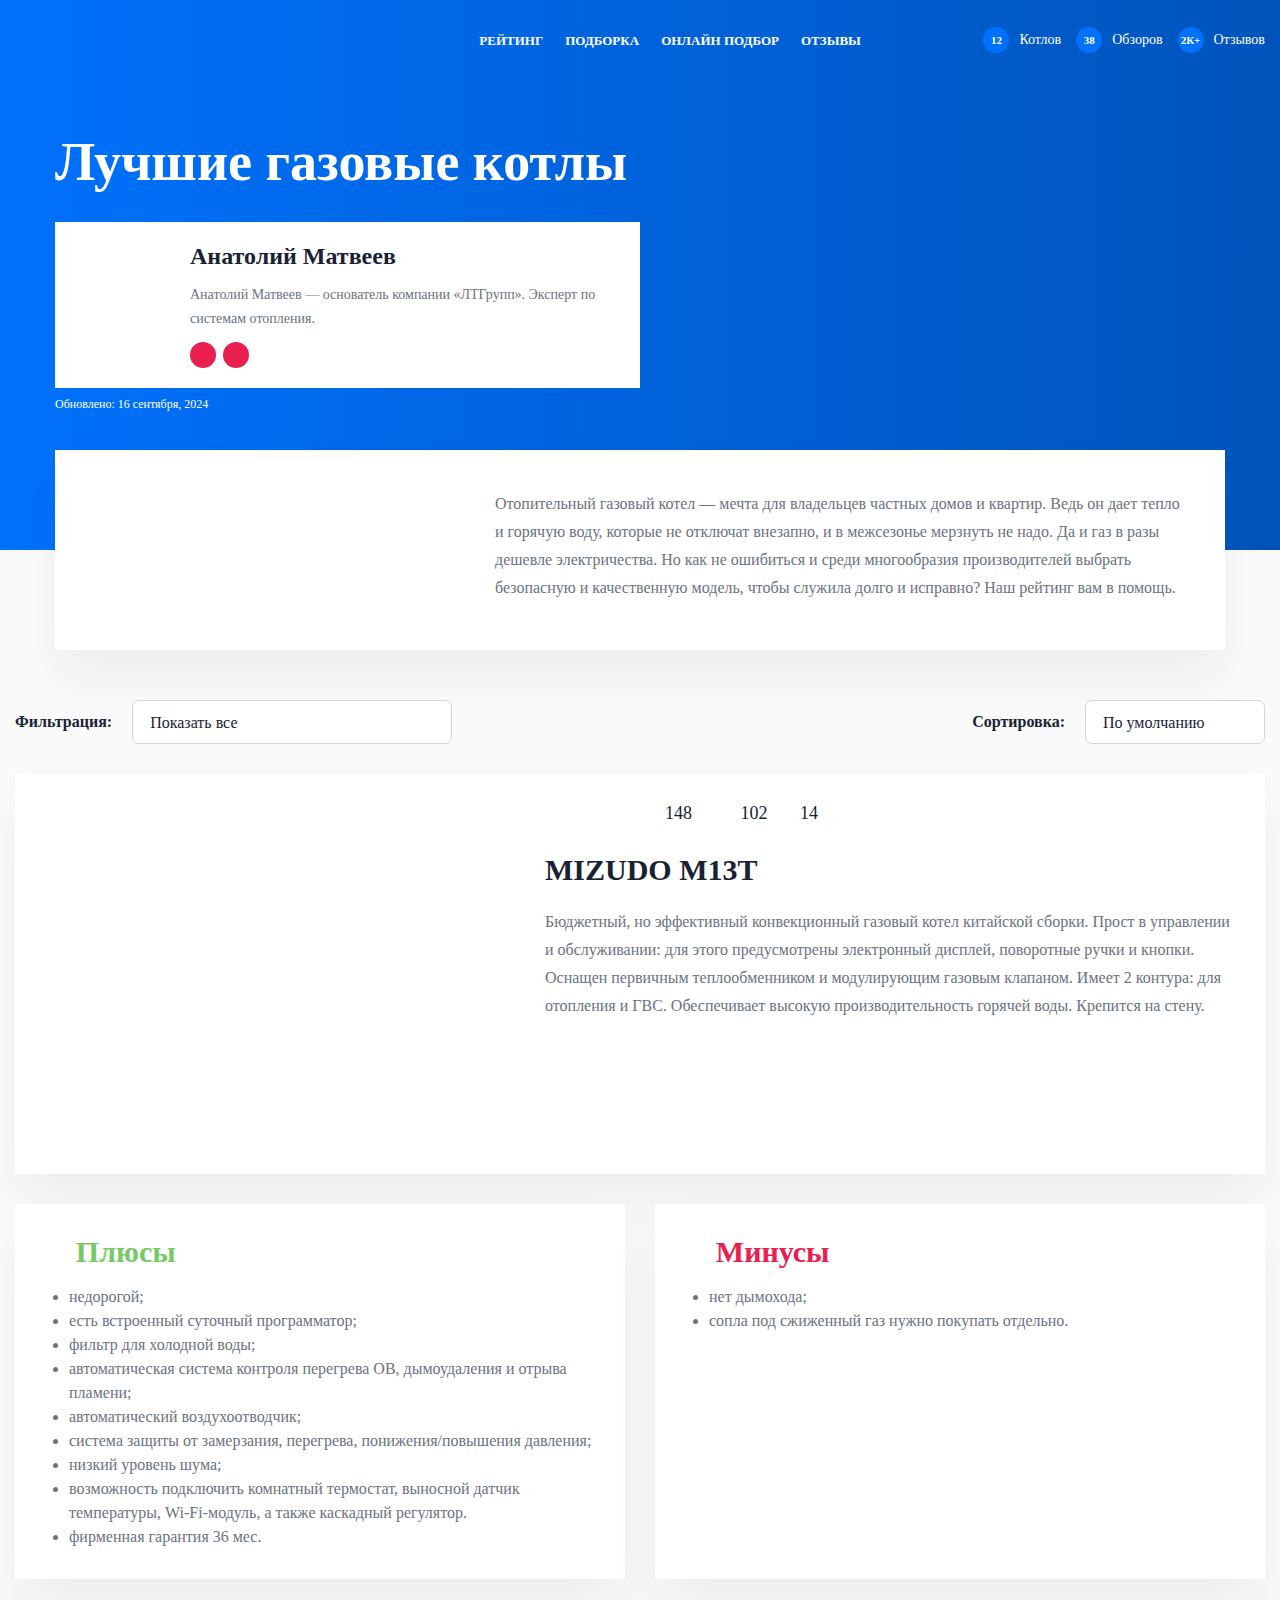
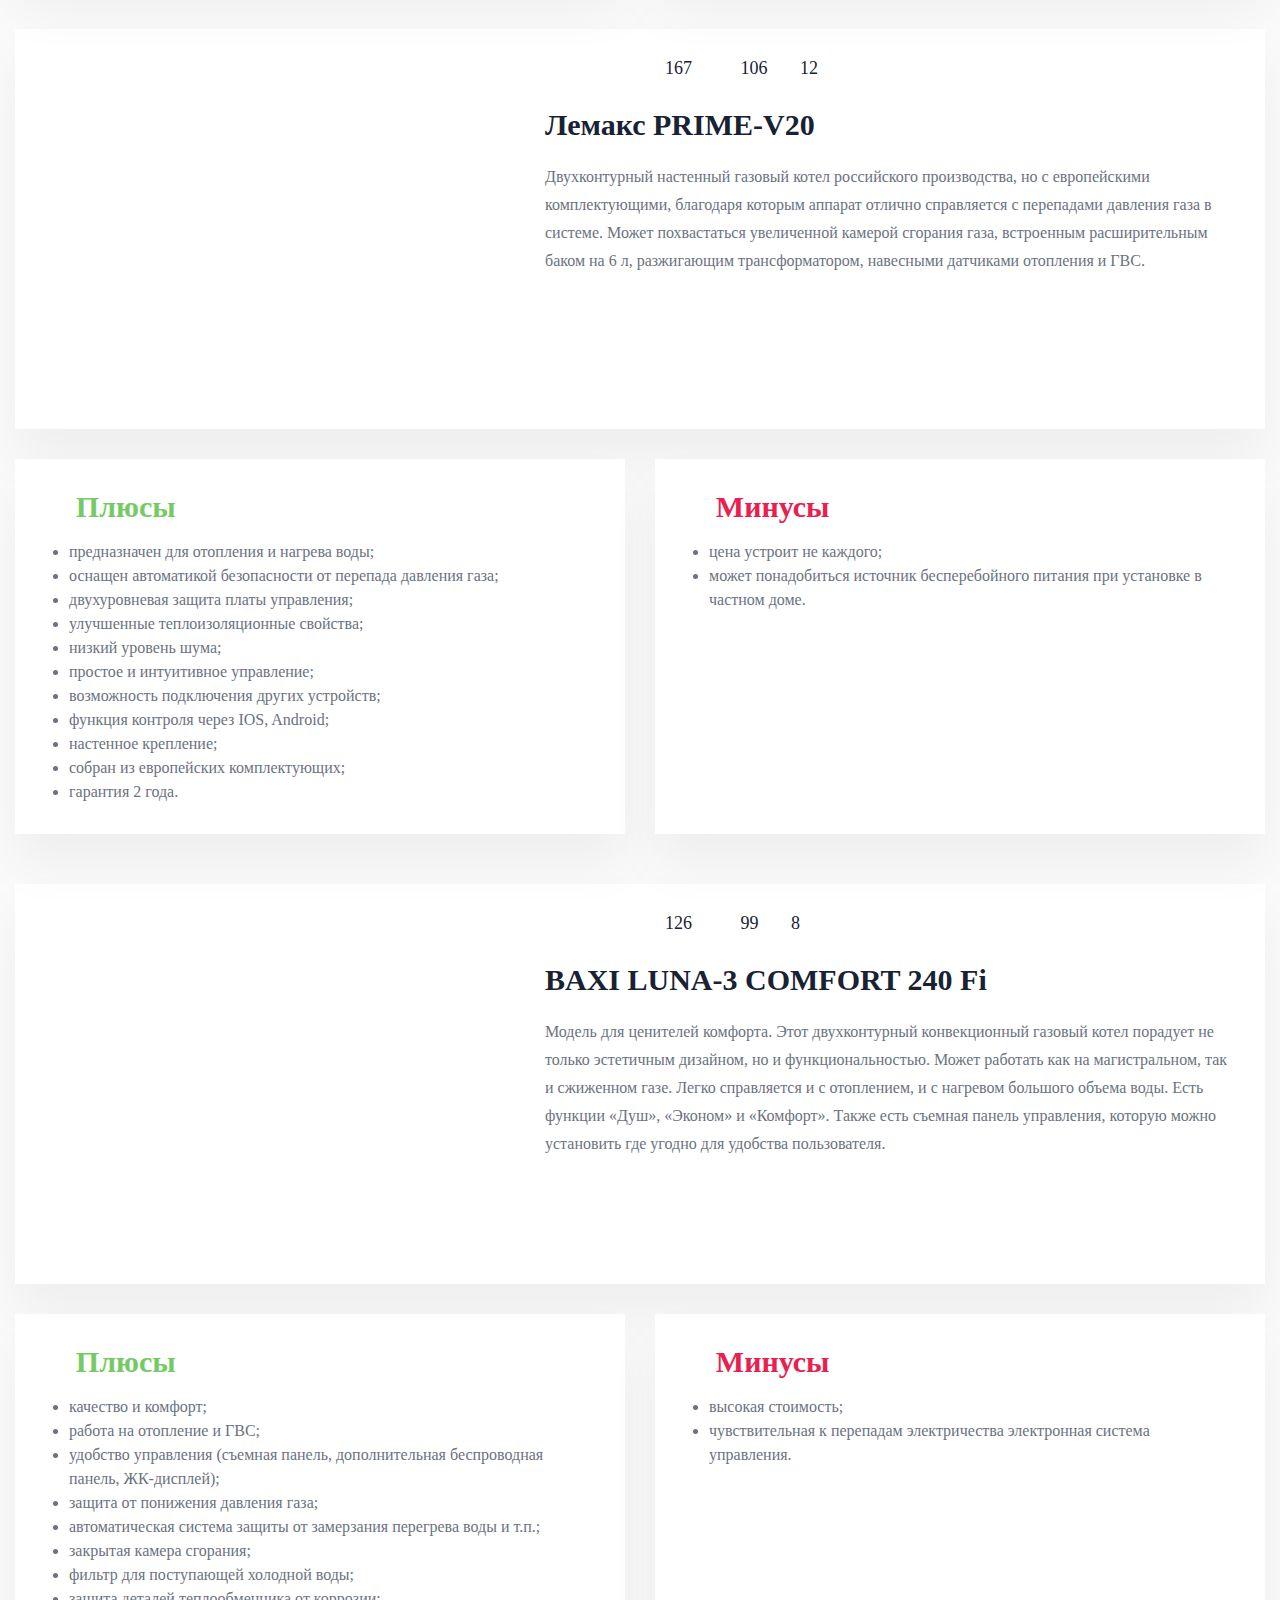
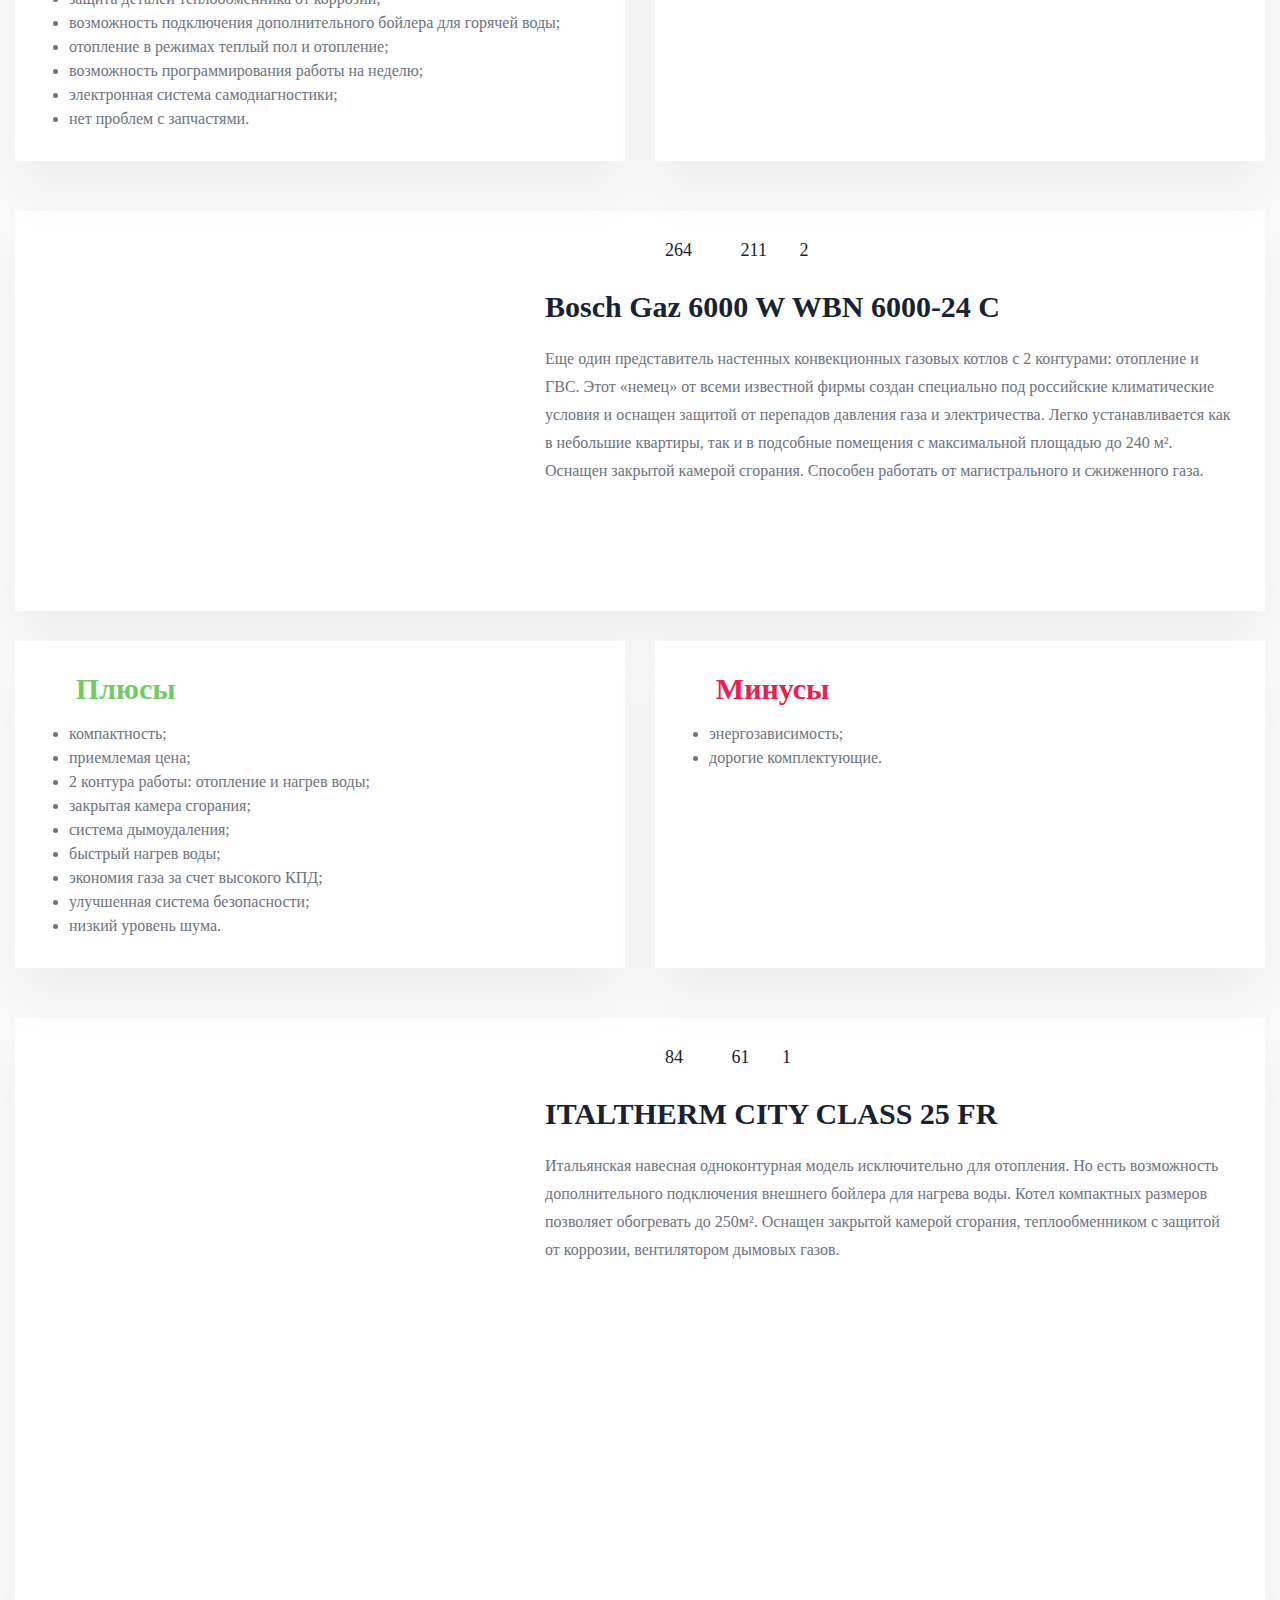
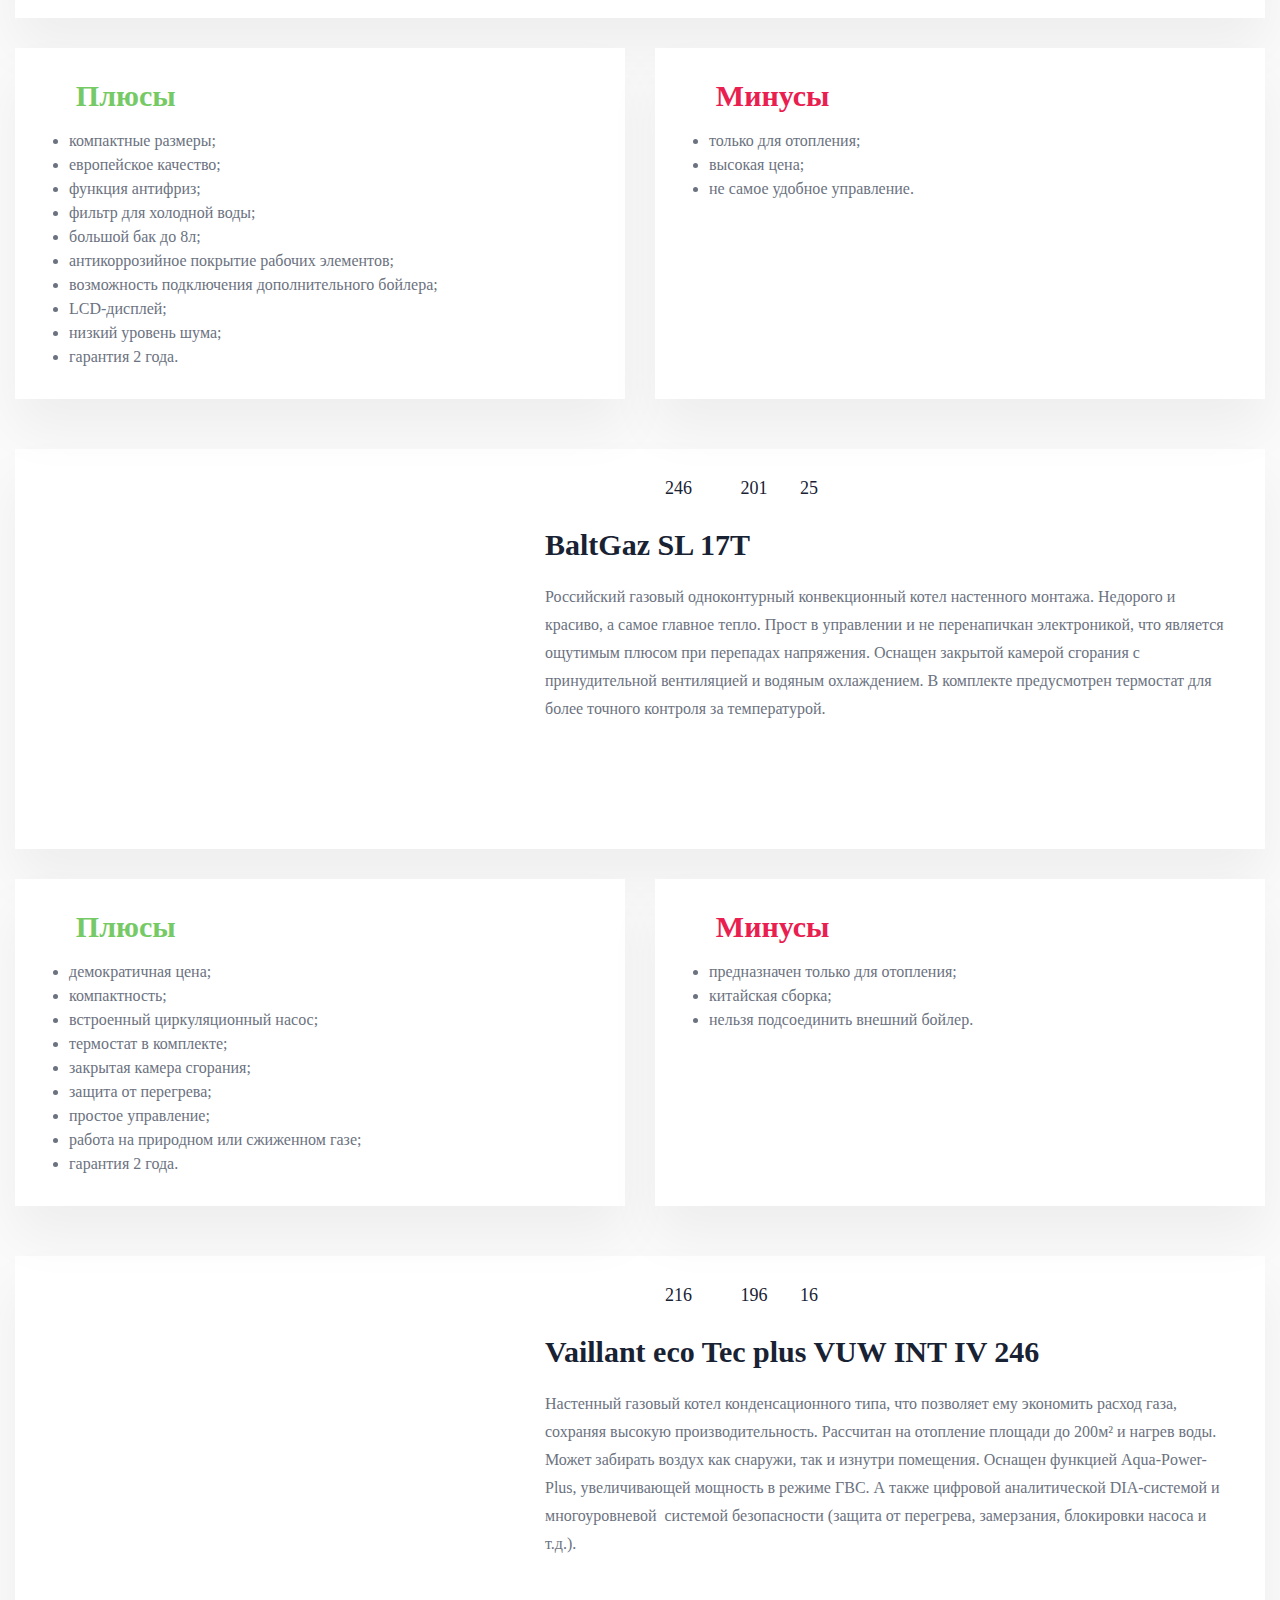
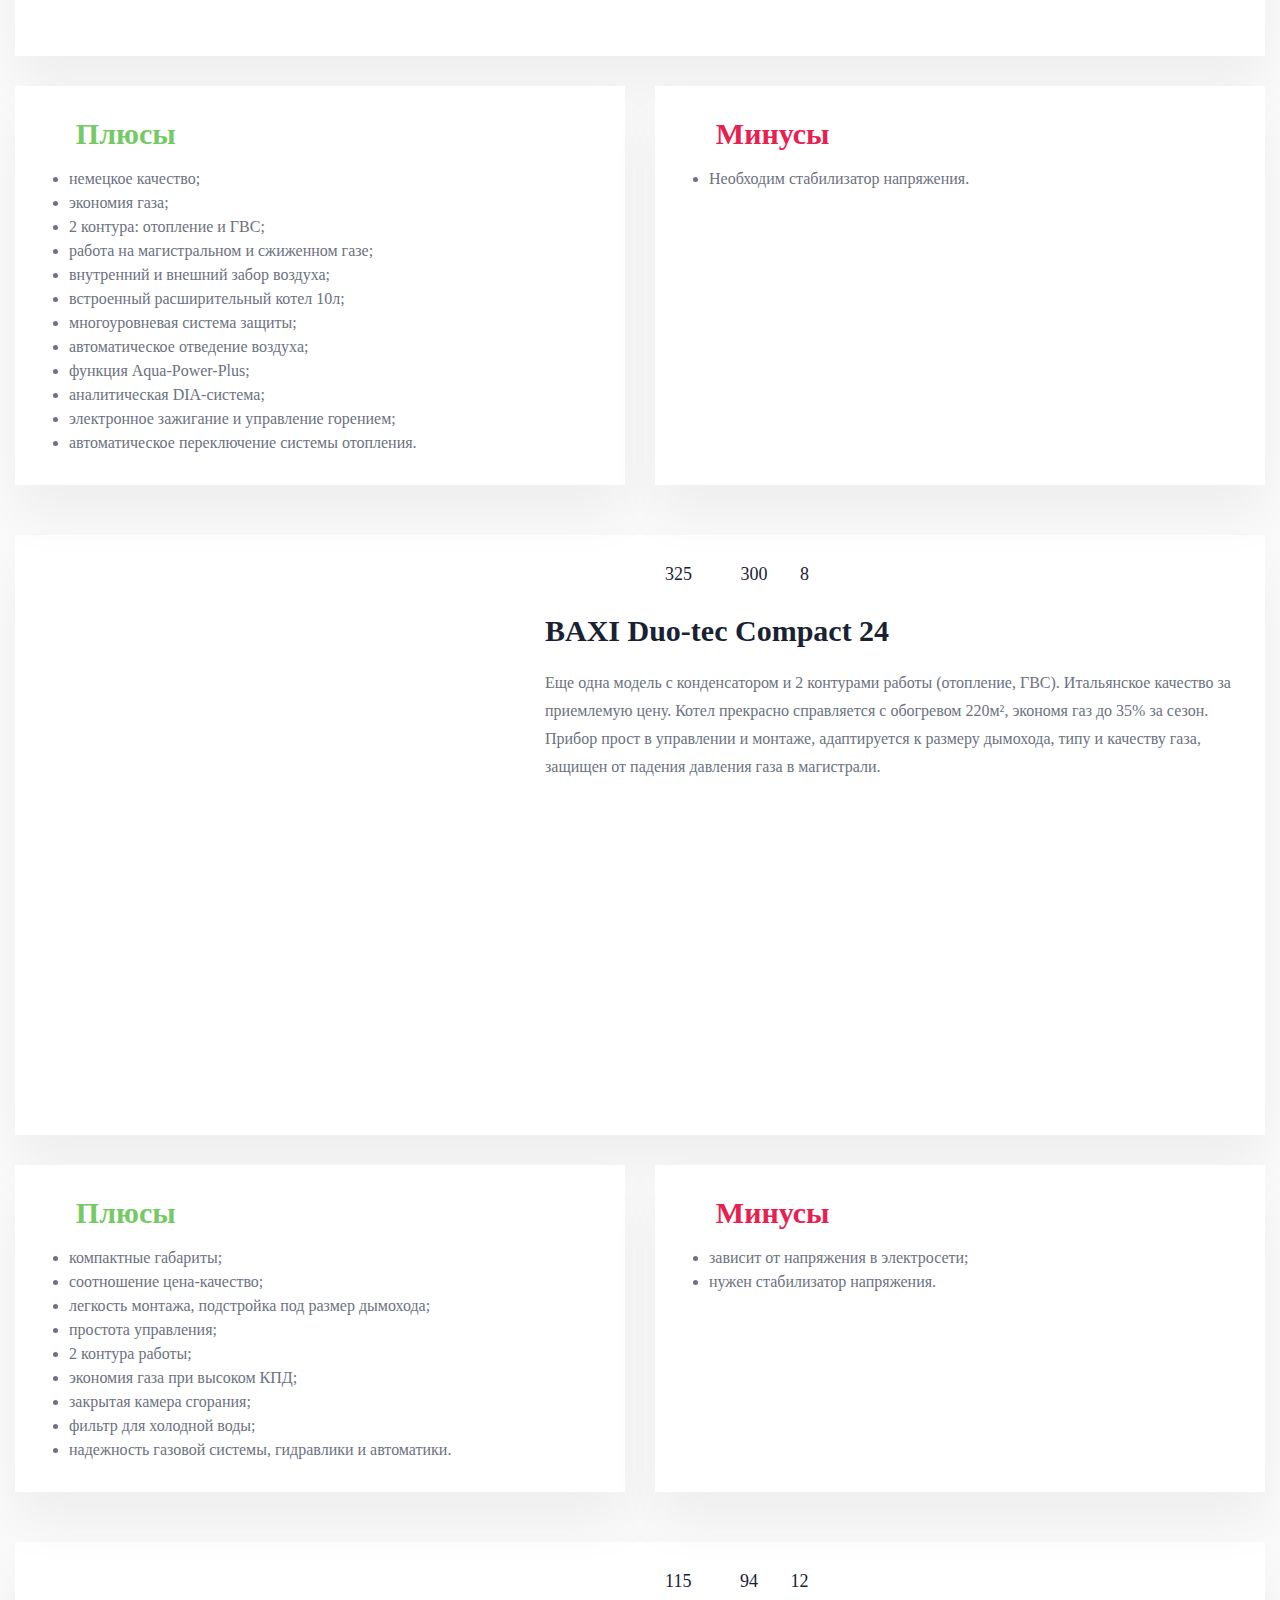
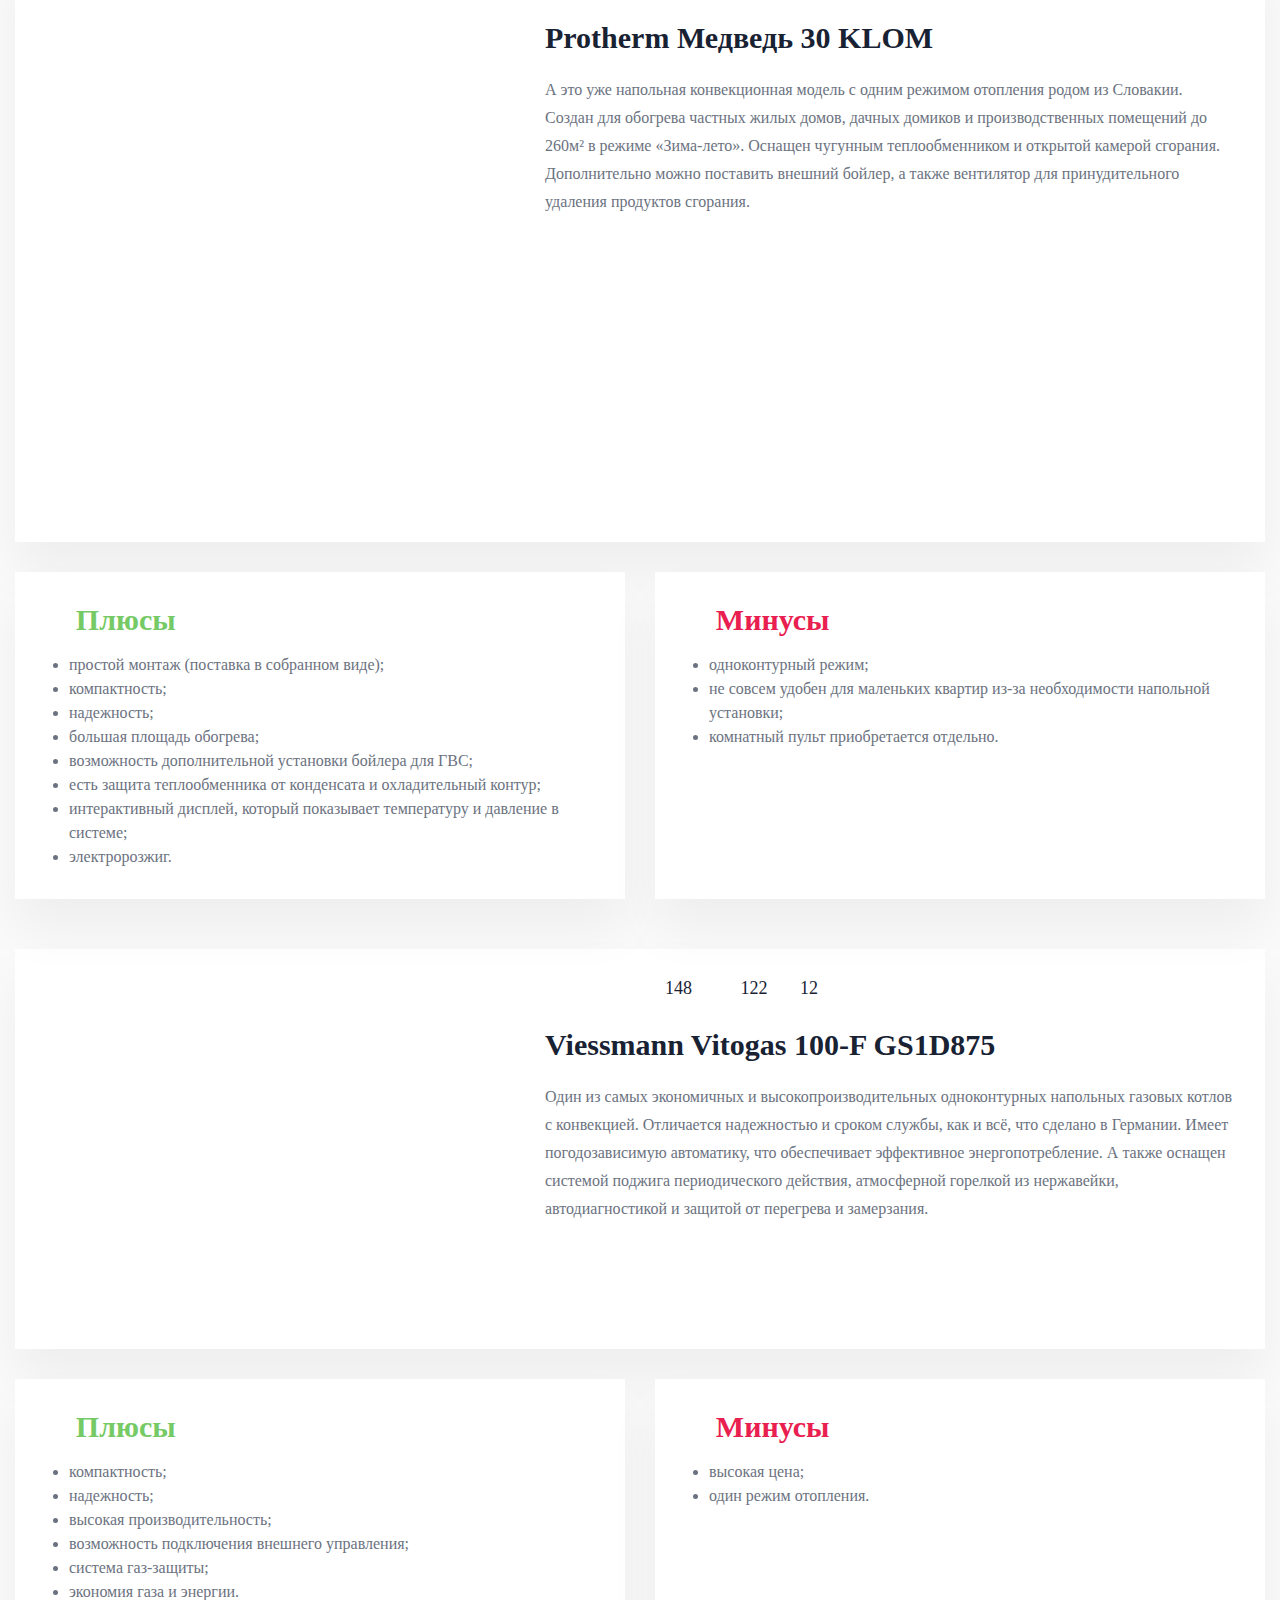
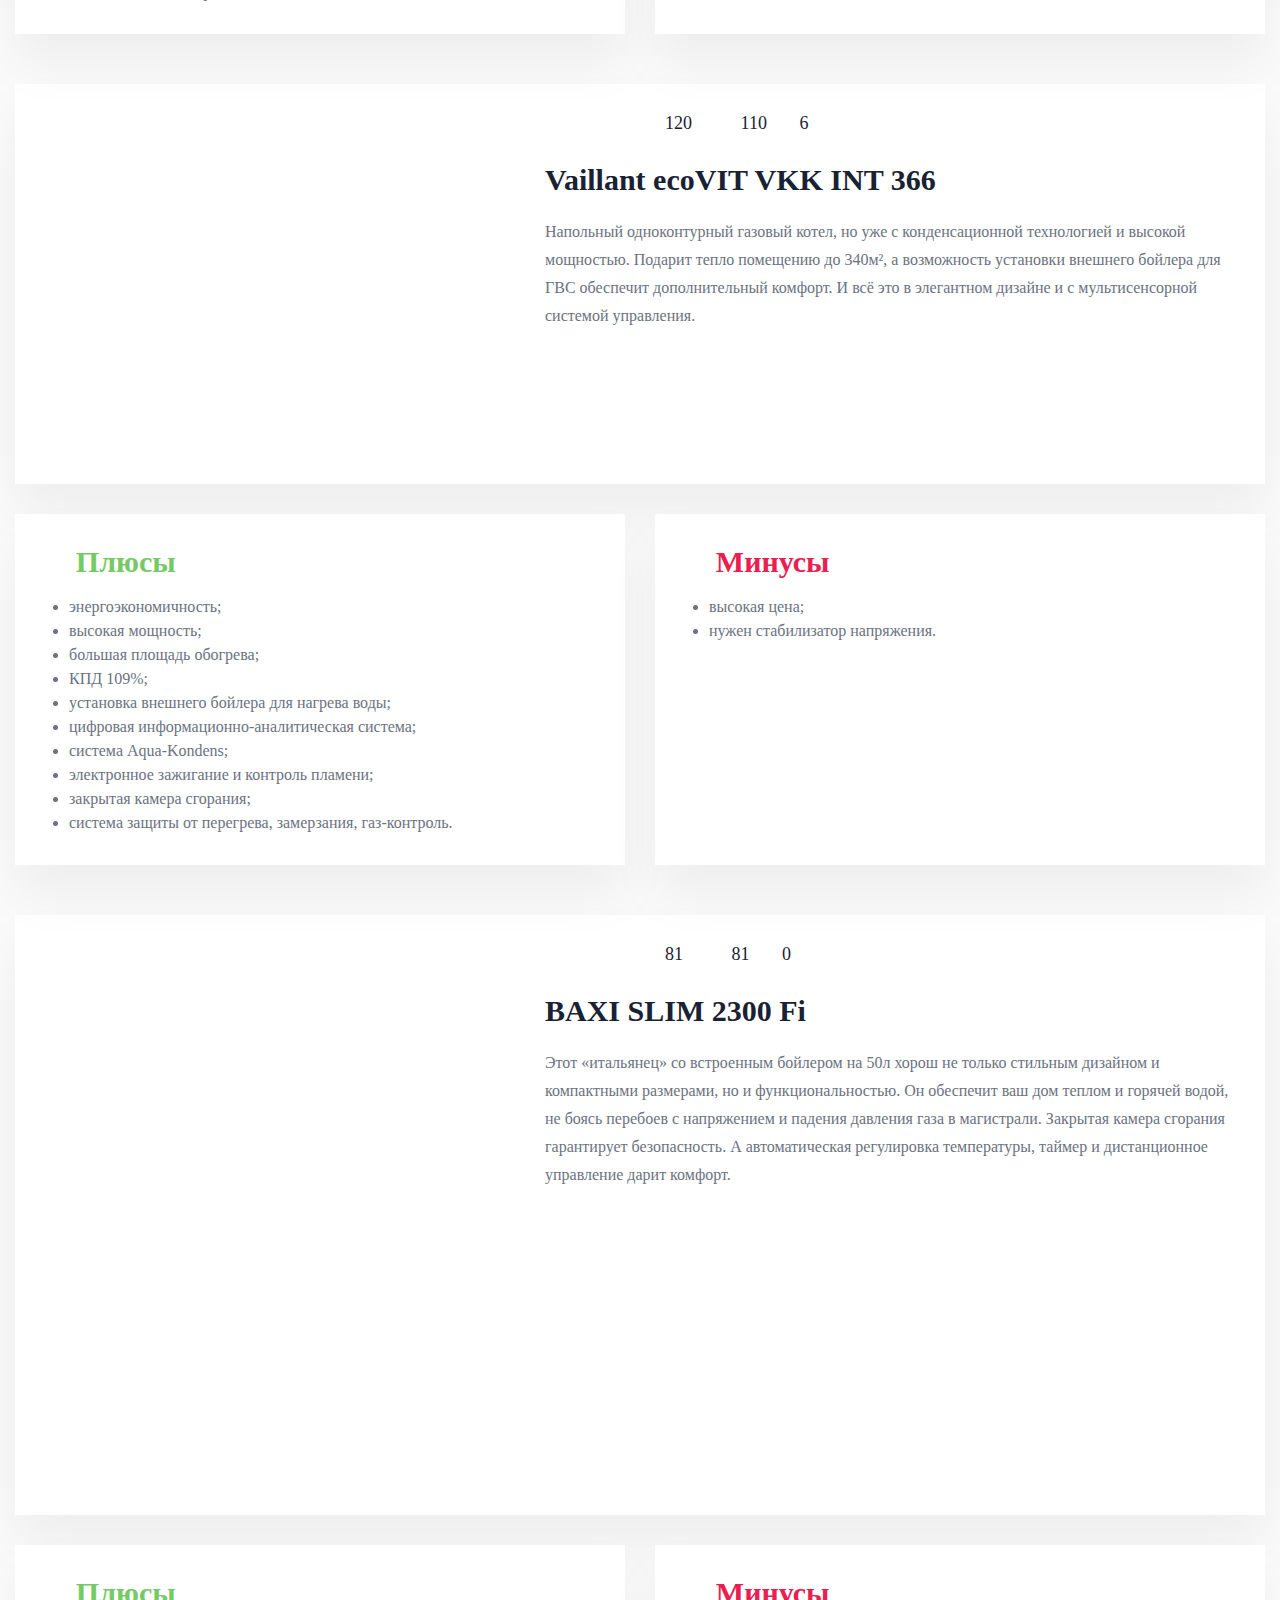
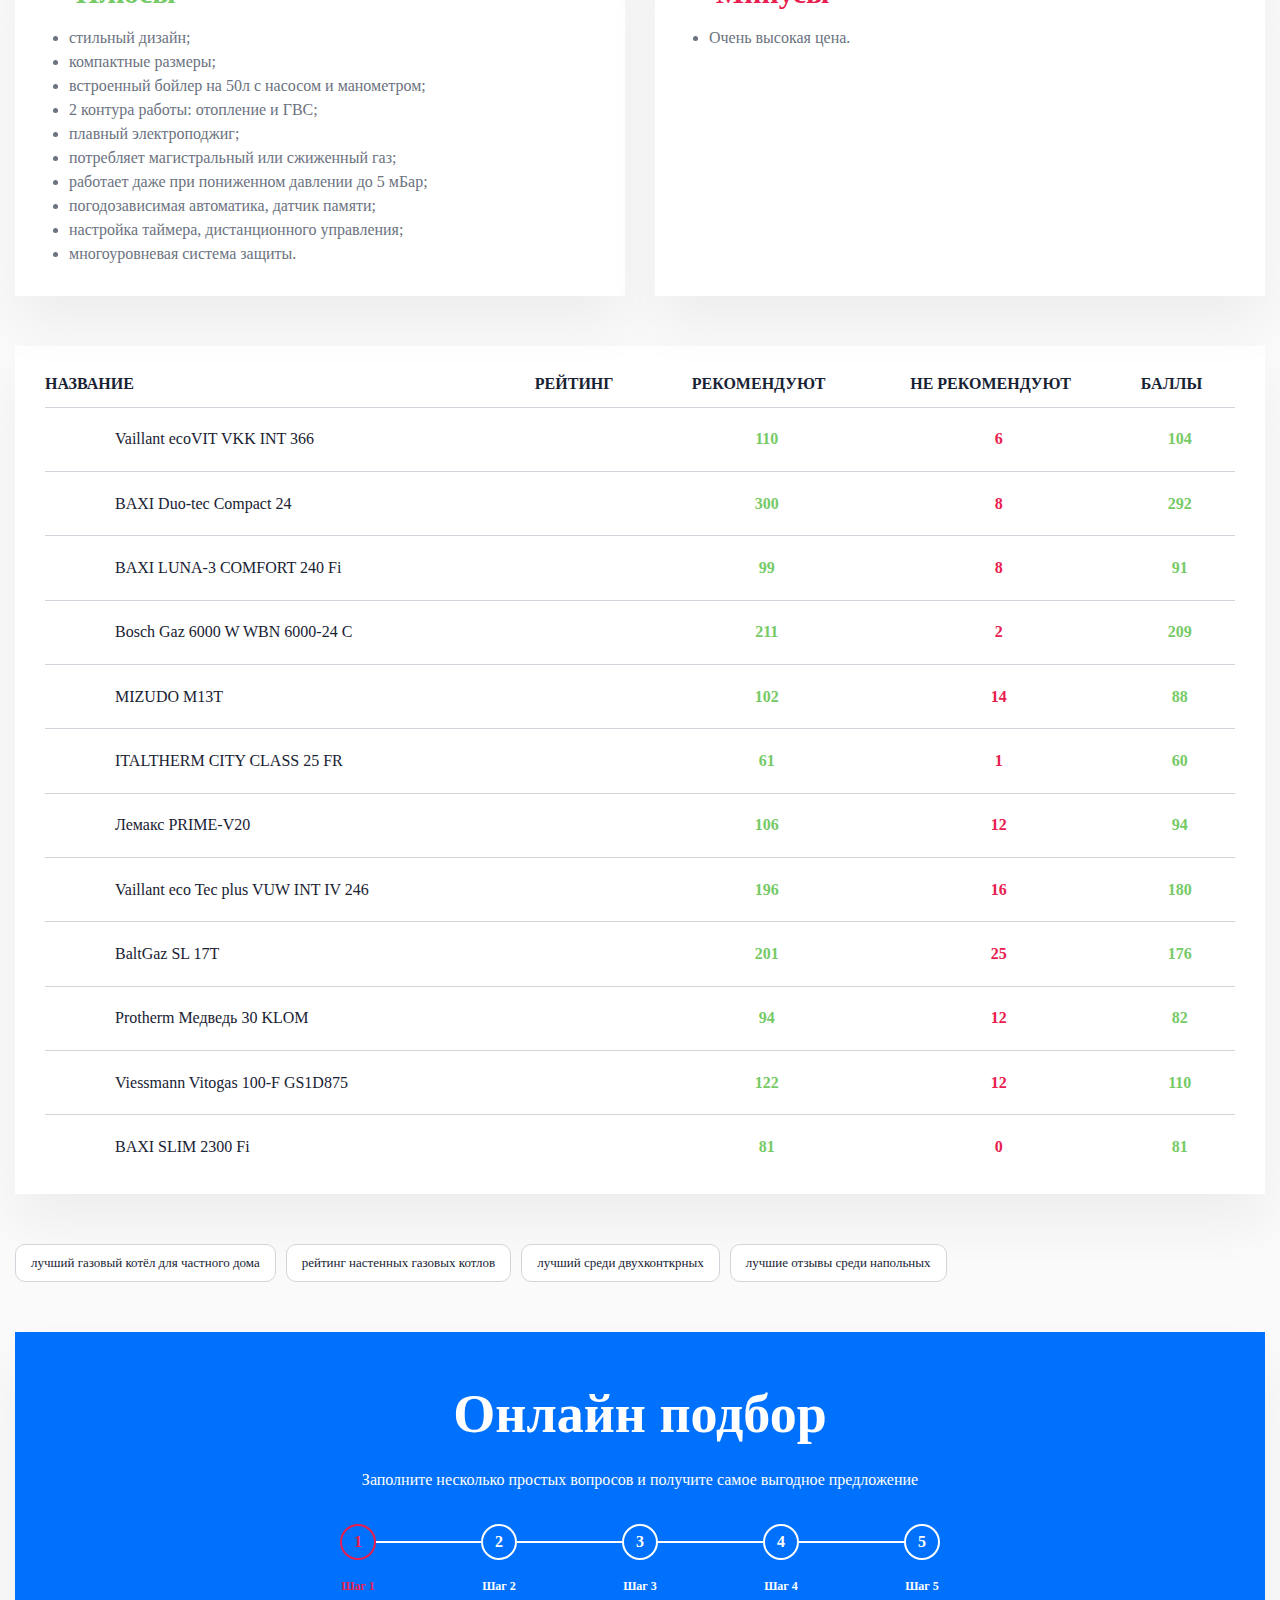
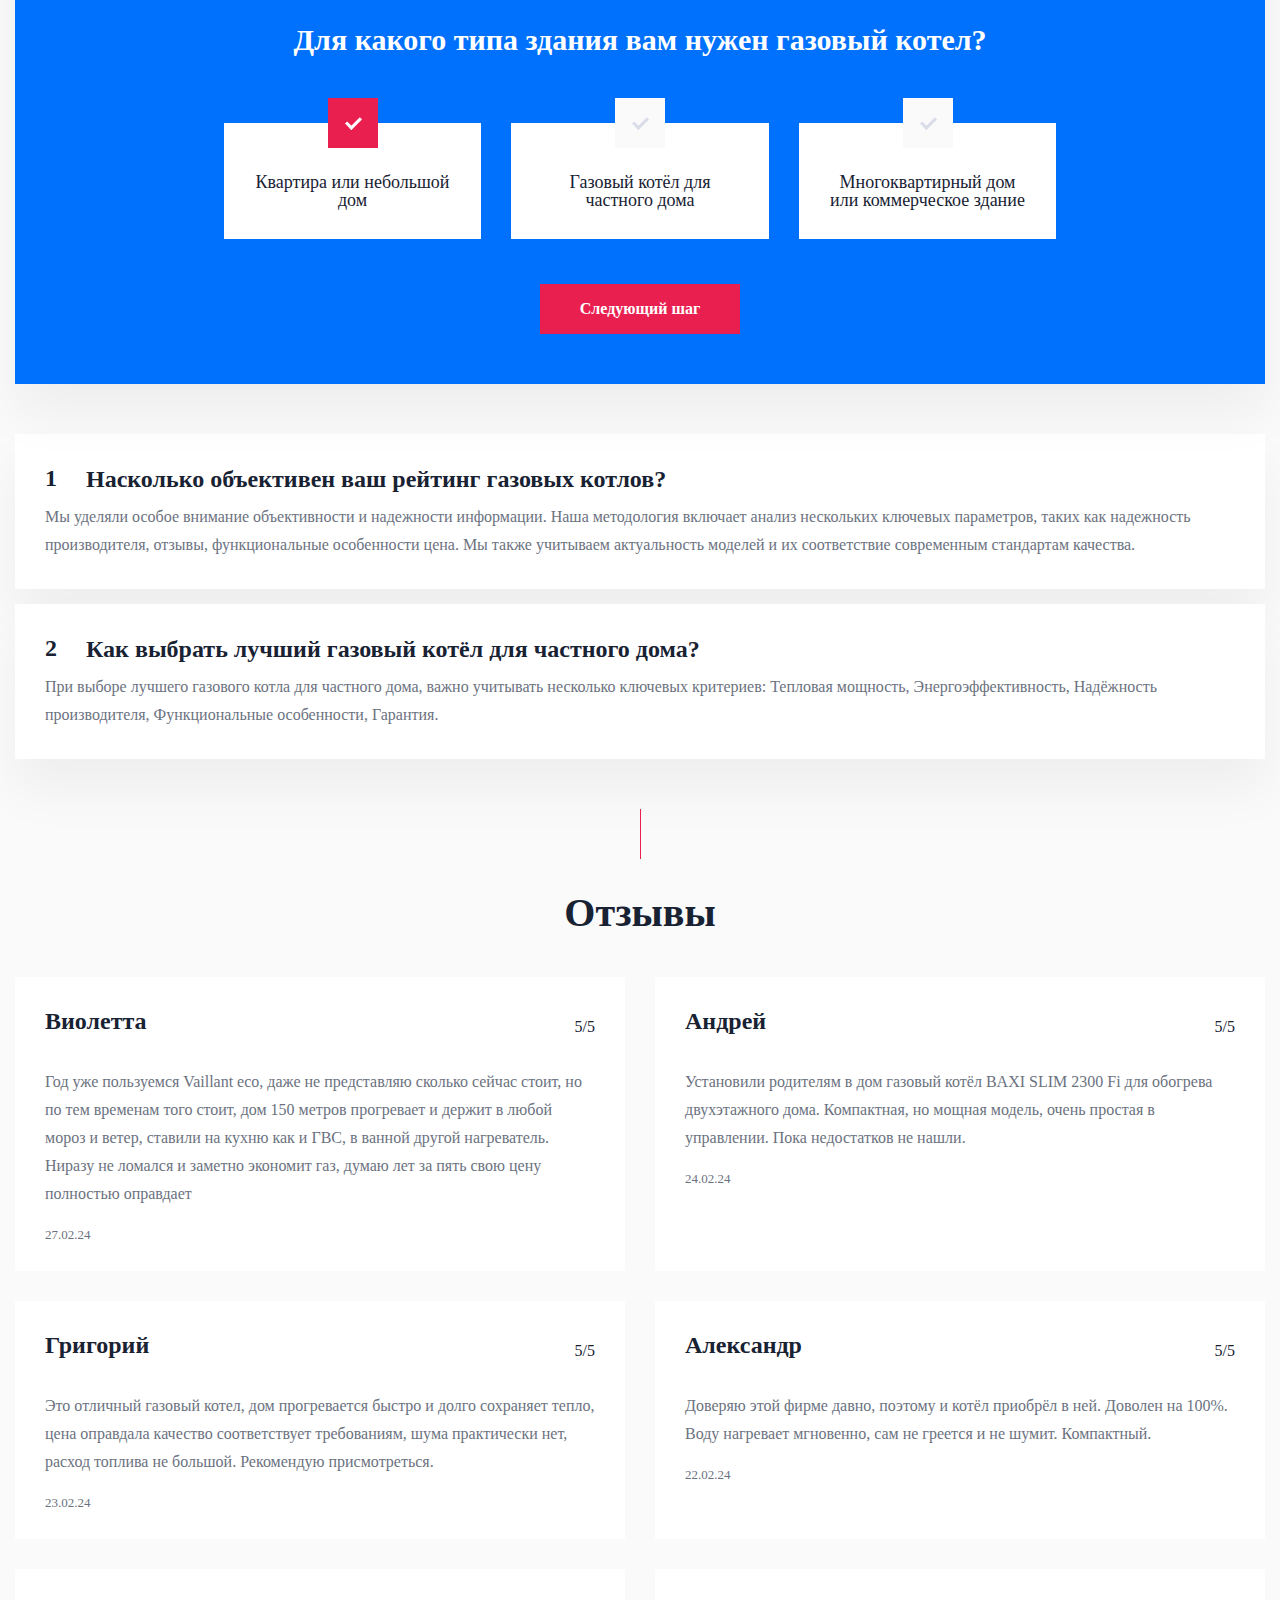
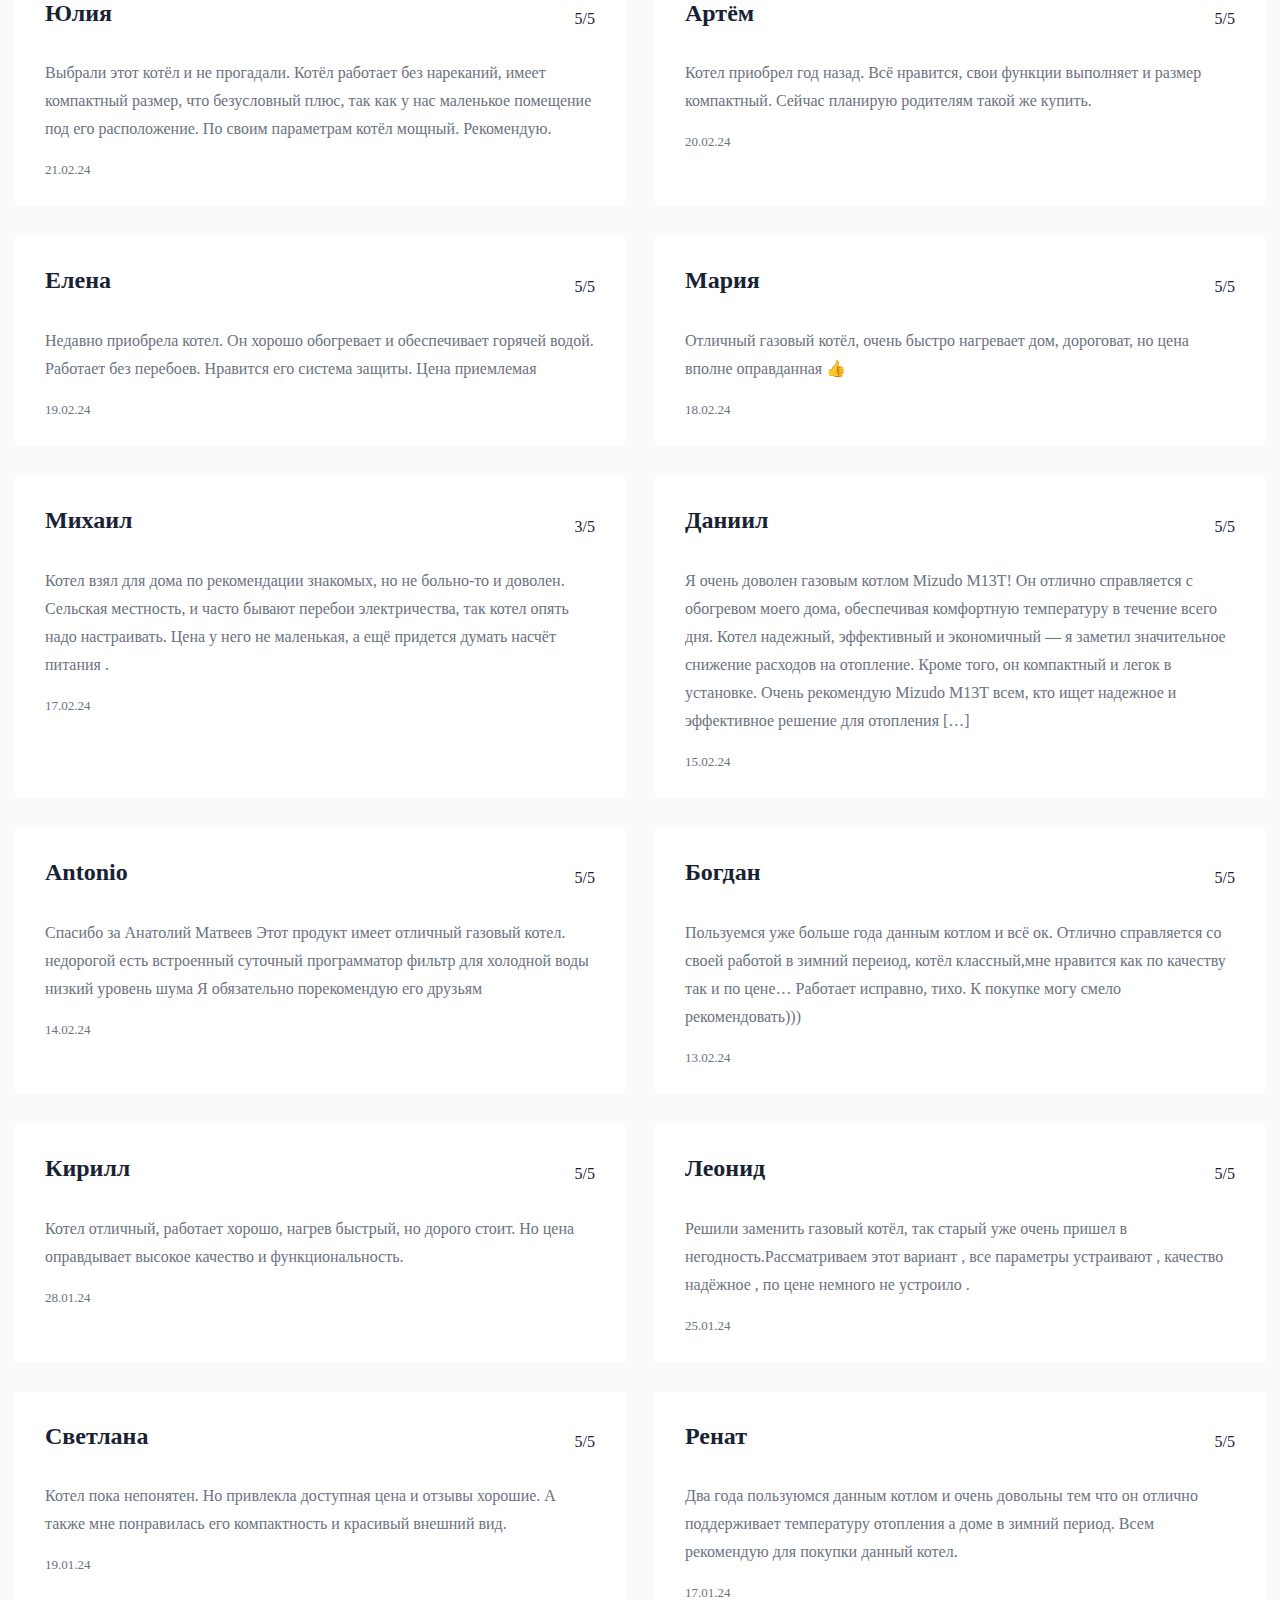
==== index.htm @ 473da618 "Add files via upload" ====
<!DOCTYPE html>
<html lang="ru">
<head>
  <meta charset="utf-8">
  <link media="all" href="wp-content/cache/autoptimize/31/css/autoptimize_65c795f961a92c284cdbf54e825e580c.css" tppabs="http://top-creator.ru/wp-content/cache/autoptimize/31/css/autoptimize_65c795f961a92c284cdbf54e825e580c.css" rel="stylesheet">
  <title>Газовые котлы - ТОП-12 рейтинг 2024</title>
  <meta name="viewport" content="width=device-width, initial-scale=1.0">
  <meta name="format-detection" content="telephone=no">
  <meta name="format-detection" content="address=no">
  <link rel="preconnect" href="//api-maps.yandex.ru">
  <link rel="dns-prefetch" href="//api-maps.yandex.ru">
  <meta name='robots' content='index, follow, max-image-preview:large, max-snippet:-1, max-video-preview:-1'>
  <meta name="description" content="Рейтинг газовых котлов для частного дома, лучшие газовые котлы на Ноябрь 2024">
  <link rel="canonical" href="/">
  <meta property="og:locale" content="ru_RU">
  <meta property="og:type" content="website">
  <meta property="og:title" content="Газовые котлы - ТОП-12 рейтинг 2024">
  <meta property="og:description" content="Рейтинг газовых котлов для частного дома, лучшие газовые котлы на Ноябрь 2024">
  <meta property="og:url" content="https://gazovyy-kotyol.ru/">
  <meta property="og:site_name" content="Лучшие газовые котлы">
  <meta property="article:modified_time" content="2024-09-16T09:54:13+00:00">
  <meta property="og:image" content="https://gazovyy-kotyol.ru/wp-content/uploads/sites/31/2023/12/logo.png">
  <meta property="og:image:width" content="399">
  <meta property="og:image:height" content="396">
  <meta property="og:image:type" content="image/png">
  <meta name="twitter:card" content="summary_large_image">
  <script type="application/ld+json" class="yoast-schema-graph">
  {"@context":"https://schema.org","@graph":[{"@type":"WebPage","@id":"https://gazovyy-kotyol.ru/","url":"https://gazovyy-kotyol.ru/","name":"Газовые котлы - ТОП-12 рейтинг 2024","isPartOf":{"@id":"https://gazovyy-kotyol.ru/#website"},"primaryImageOfPage":{"@id":"https://gazovyy-kotyol.ru/#primaryimage"},"image":{"@id":"https://gazovyy-kotyol.ru/#primaryimage"},"thumbnailUrl":"https://gazovyy-kotyol.ru/wp-content/uploads/sites/31/2023/12/logo.png","datePublished":"2023-06-05T09:47:12+00:00","dateModified":"2024-09-16T09:54:13+00:00","description":"Рейтинг газовых котлов для частного дома, лучшие газовые котлы на Ноябрь 2024","breadcrumb":{"@id":"https://gazovyy-kotyol.ru/#breadcrumb"},"inLanguage":"ru-RU","potentialAction":[{"@type":"ReadAction","target":["https://gazovyy-kotyol.ru/"]}]},{"@type":"ImageObject","inLanguage":"ru-RU","@id":"https://gazovyy-kotyol.ru/#primaryimage","url":"https://gazovyy-kotyol.ru/wp-content/uploads/sites/31/2023/12/logo.png","contentUrl":"https://gazovyy-kotyol.ru/wp-content/uploads/sites/31/2023/12/logo.png","width":399,"height":396},{"@type":"BreadcrumbList","@id":"https://gazovyy-kotyol.ru/#breadcrumb","itemListElement":[{"@type":"ListItem","position":1,"name":"Главная"}]},{"@type":"WebSite","@id":"https://gazovyy-kotyol.ru/#website","url":"https://gazovyy-kotyol.ru/","name":"Лучшие газовые котлы","description":"","potentialAction":[{"@type":"SearchAction","target":{"@type":"EntryPoint","urlTemplate":"https://gazovyy-kotyol.ru/?s={search_term_string}"},"query-input":"required name=search_term_string"}],"inLanguage":"ru-RU"}]}
  </script>
  <style id='classic-theme-styles-inline-css' type='text/css'>
  /*! This file is auto-generated */
  .wp-block-button__link{color:#fff;background-color:#32373c;border-radius:9999px;box-shadow:none;text-decoration:none;padding:calc(.667em + 2px) calc(1.333em + 2px);font-size:1.125em}.wp-block-file__button{background:#32373c;color:#fff;text-decoration:none}
  </style>
  <style id='global-styles-inline-css' type='text/css'>
  body{--wp--preset--color--black: #000000;--wp--preset--color--cyan-bluish-gray: #abb8c3;--wp--preset--color--white: #ffffff;--wp--preset--color--pale-pink: #f78da7;--wp--preset--color--vivid-red: #cf2e2e;--wp--preset--color--luminous-vivid-orange: #ff6900;--wp--preset--color--luminous-vivid-amber: #fcb900;--wp--preset--color--light-green-cyan: #7bdcb5;--wp--preset--color--vivid-green-cyan: #00d084;--wp--preset--color--pale-cyan-blue: #8ed1fc;--wp--preset--color--vivid-cyan-blue: #0693e3;--wp--preset--color--vivid-purple: #9b51e0;--wp--preset--gradient--vivid-cyan-blue-to-vivid-purple: linear-gradient(135deg,rgba(6,147,227,1) 0%,rgb(155,81,224) 100%);--wp--preset--gradient--light-green-cyan-to-vivid-green-cyan: linear-gradient(135deg,rgb(122,220,180) 0%,rgb(0,208,130) 100%);--wp--preset--gradient--luminous-vivid-amber-to-luminous-vivid-orange: linear-gradient(135deg,rgba(252,185,0,1) 0%,rgba(255,105,0,1) 100%);--wp--preset--gradient--luminous-vivid-orange-to-vivid-red: linear-gradient(135deg,rgba(255,105,0,1) 0%,rgb(207,46,46) 100%);--wp--preset--gradient--very-light-gray-to-cyan-bluish-gray: linear-gradient(135deg,rgb(238,238,238) 0%,rgb(169,184,195) 100%);--wp--preset--gradient--cool-to-warm-spectrum: linear-gradient(135deg,rgb(74,234,220) 0%,rgb(151,120,209) 20%,rgb(207,42,186) 40%,rgb(238,44,130) 60%,rgb(251,105,98) 80%,rgb(254,248,76) 100%);--wp--preset--gradient--blush-light-purple: linear-gradient(135deg,rgb(255,206,236) 0%,rgb(152,150,240) 100%);--wp--preset--gradient--blush-bordeaux: linear-gradient(135deg,rgb(254,205,165) 0%,rgb(254,45,45) 50%,rgb(107,0,62) 100%);--wp--preset--gradient--luminous-dusk: linear-gradient(135deg,rgb(255,203,112) 0%,rgb(199,81,192) 50%,rgb(65,88,208) 100%);--wp--preset--gradient--pale-ocean: linear-gradient(135deg,rgb(255,245,203) 0%,rgb(182,227,212) 50%,rgb(51,167,181) 100%);--wp--preset--gradient--electric-grass: linear-gradient(135deg,rgb(202,248,128) 0%,rgb(113,206,126) 100%);--wp--preset--gradient--midnight: linear-gradient(135deg,rgb(2,3,129) 0%,rgb(40,116,252) 100%);--wp--preset--font-size--small: 13px;--wp--preset--font-size--medium: 20px;--wp--preset--font-size--large: 36px;--wp--preset--font-size--x-large: 42px;--wp--preset--spacing--20: 0.44rem;--wp--preset--spacing--30: 0.67rem;--wp--preset--spacing--40: 1rem;--wp--preset--spacing--50: 1.5rem;--wp--preset--spacing--60: 2.25rem;--wp--preset--spacing--70: 3.38rem;--wp--preset--spacing--80: 5.06rem;--wp--preset--shadow--natural: 6px 6px 9px rgba(0, 0, 0, 0.2);--wp--preset--shadow--deep: 12px 12px 50px rgba(0, 0, 0, 0.4);--wp--preset--shadow--sharp: 6px 6px 0px rgba(0, 0, 0, 0.2);--wp--preset--shadow--outlined: 6px 6px 0px -3px rgba(255, 255, 255, 1), 6px 6px rgba(0, 0, 0, 1);--wp--preset--shadow--crisp: 6px 6px 0px rgba(0, 0, 0, 1);}:where(.is-layout-flex){gap: 0.5em;}:where(.is-layout-grid){gap: 0.5em;}body .is-layout-flow > .alignleft{float: left;margin-inline-start: 0;margin-inline-end: 2em;}body .is-layout-flow > .alignright{float: right;margin-inline-start: 2em;margin-inline-end: 0;}body .is-layout-flow > .aligncenter{margin-left: auto !important;margin-right: auto !important;}body .is-layout-constrained > .alignleft{float: left;margin-inline-start: 0;margin-inline-end: 2em;}body .is-layout-constrained > .alignright{float: right;margin-inline-start: 2em;margin-inline-end: 0;}body .is-layout-constrained > .aligncenter{margin-left: auto !important;margin-right: auto !important;}body .is-layout-constrained > :where(:not(.alignleft):not(.alignright):not(.alignfull)){max-width: var(--wp--style--global--content-size);margin-left: auto !important;margin-right: auto !important;}body .is-layout-constrained > .alignwide{max-width: var(--wp--style--global--wide-size);}body .is-layout-flex{display: flex;}body .is-layout-flex{flex-wrap: wrap;align-items: center;}body .is-layout-flex > *{margin: 0;}body .is-layout-grid{display: grid;}body .is-layout-grid > *{margin: 0;}:where(.wp-block-columns.is-layout-flex){gap: 2em;}:where(.wp-block-columns.is-layout-grid){gap: 2em;}:where(.wp-block-post-template.is-layout-flex){gap: 1.25em;}:where(.wp-block-post-template.is-layout-grid){gap: 1.25em;}.has-black-color{color: var(--wp--preset--color--black) !important;}.has-cyan-bluish-gray-color{color: var(--wp--preset--color--cyan-bluish-gray) !important;}.has-white-color{color: var(--wp--preset--color--white) !important;}.has-pale-pink-color{color: var(--wp--preset--color--pale-pink) !important;}.has-vivid-red-color{color: var(--wp--preset--color--vivid-red) !important;}.has-luminous-vivid-orange-color{color: var(--wp--preset--color--luminous-vivid-orange) !important;}.has-luminous-vivid-amber-color{color: var(--wp--preset--color--luminous-vivid-amber) !important;}.has-light-green-cyan-color{color: var(--wp--preset--color--light-green-cyan) !important;}.has-vivid-green-cyan-color{color: var(--wp--preset--color--vivid-green-cyan) !important;}.has-pale-cyan-blue-color{color: var(--wp--preset--color--pale-cyan-blue) !important;}.has-vivid-cyan-blue-color{color: var(--wp--preset--color--vivid-cyan-blue) !important;}.has-vivid-purple-color{color: var(--wp--preset--color--vivid-purple) !important;}.has-black-background-color{background-color: var(--wp--preset--color--black) !important;}.has-cyan-bluish-gray-background-color{background-color: var(--wp--preset--color--cyan-bluish-gray) !important;}.has-white-background-color{background-color: var(--wp--preset--color--white) !important;}.has-pale-pink-background-color{background-color: var(--wp--preset--color--pale-pink) !important;}.has-vivid-red-background-color{background-color: var(--wp--preset--color--vivid-red) !important;}.has-luminous-vivid-orange-background-color{background-color: var(--wp--preset--color--luminous-vivid-orange) !important;}.has-luminous-vivid-amber-background-color{background-color: var(--wp--preset--color--luminous-vivid-amber) !important;}.has-light-green-cyan-background-color{background-color: var(--wp--preset--color--light-green-cyan) !important;}.has-vivid-green-cyan-background-color{background-color: var(--wp--preset--color--vivid-green-cyan) !important;}.has-pale-cyan-blue-background-color{background-color: var(--wp--preset--color--pale-cyan-blue) !important;}.has-vivid-cyan-blue-background-color{background-color: var(--wp--preset--color--vivid-cyan-blue) !important;}.has-vivid-purple-background-color{background-color: var(--wp--preset--color--vivid-purple) !important;}.has-black-border-color{border-color: var(--wp--preset--color--black) !important;}.has-cyan-bluish-gray-border-color{border-color: var(--wp--preset--color--cyan-bluish-gray) !important;}.has-white-border-color{border-color: var(--wp--preset--color--white) !important;}.has-pale-pink-border-color{border-color: var(--wp--preset--color--pale-pink) !important;}.has-vivid-red-border-color{border-color: var(--wp--preset--color--vivid-red) !important;}.has-luminous-vivid-orange-border-color{border-color: var(--wp--preset--color--luminous-vivid-orange) !important;}.has-luminous-vivid-amber-border-color{border-color: var(--wp--preset--color--luminous-vivid-amber) !important;}.has-light-green-cyan-border-color{border-color: var(--wp--preset--color--light-green-cyan) !important;}.has-vivid-green-cyan-border-color{border-color: var(--wp--preset--color--vivid-green-cyan) !important;}.has-pale-cyan-blue-border-color{border-color: var(--wp--preset--color--pale-cyan-blue) !important;}.has-vivid-cyan-blue-border-color{border-color: var(--wp--preset--color--vivid-cyan-blue) !important;}.has-vivid-purple-border-color{border-color: var(--wp--preset--color--vivid-purple) !important;}.has-vivid-cyan-blue-to-vivid-purple-gradient-background{background: var(--wp--preset--gradient--vivid-cyan-blue-to-vivid-purple) !important;}.has-light-green-cyan-to-vivid-green-cyan-gradient-background{background: var(--wp--preset--gradient--light-green-cyan-to-vivid-green-cyan) !important;}.has-luminous-vivid-amber-to-luminous-vivid-orange-gradient-background{background: var(--wp--preset--gradient--luminous-vivid-amber-to-luminous-vivid-orange) !important;}.has-luminous-vivid-orange-to-vivid-red-gradient-background{background: var(--wp--preset--gradient--luminous-vivid-orange-to-vivid-red) !important;}.has-very-light-gray-to-cyan-bluish-gray-gradient-background{background: var(--wp--preset--gradient--very-light-gray-to-cyan-bluish-gray) !important;}.has-cool-to-warm-spectrum-gradient-background{background: var(--wp--preset--gradient--cool-to-warm-spectrum) !important;}.has-blush-light-purple-gradient-background{background: var(--wp--preset--gradient--blush-light-purple) !important;}.has-blush-bordeaux-gradient-background{background: var(--wp--preset--gradient--blush-bordeaux) !important;}.has-luminous-dusk-gradient-background{background: var(--wp--preset--gradient--luminous-dusk) !important;}.has-pale-ocean-gradient-background{background: var(--wp--preset--gradient--pale-ocean) !important;}.has-electric-grass-gradient-background{background: var(--wp--preset--gradient--electric-grass) !important;}.has-midnight-gradient-background{background: var(--wp--preset--gradient--midnight) !important;}.has-small-font-size{font-size: var(--wp--preset--font-size--small) !important;}.has-medium-font-size{font-size: var(--wp--preset--font-size--medium) !important;}.has-large-font-size{font-size: var(--wp--preset--font-size--large) !important;}.has-x-large-font-size{font-size: var(--wp--preset--font-size--x-large) !important;}
  .wp-block-navigation a:where(:not(.wp-element-button)){color: inherit;}
  :where(.wp-block-post-template.is-layout-flex){gap: 1.25em;}:where(.wp-block-post-template.is-layout-grid){gap: 1.25em;}
  :where(.wp-block-columns.is-layout-flex){gap: 2em;}:where(.wp-block-columns.is-layout-grid){gap: 2em;}
  .wp-block-pullquote{font-size: 1.5em;line-height: 1.6;}
  </style>
  <script type='text/javascript' src="wp-includes/js/jquery/jquery.min.js" tppabs="http://top-creator.ru/wp-includes/js/jquery/jquery.min.js" id='jquery-core-js'></script>
  <link rel="https://api.w.org/" href="/wp-json/">
  <link rel="alternate" type="application/json" href="/wp-json/wp/v2/pages/2">
  <link rel="alternate" type="application/json+oembed" href="/wp-json/oembed/1.0/embed?url=https%3A%2F%2Fgazovyy-kotyol.ru%2F">
  <link rel="alternate" type="text/xml+oembed" href="/wp-json/oembed/1.0/embed?url=https%3A%2F%2Fgazovyy-kotyol.ru%2F&#038;format=xml">
  <style>
  .pseudo-clearfy-link { color: #008acf; cursor: pointer;}.pseudo-clearfy-link:hover { text-decoration: none;}
  </style>
  <script>
  document.createElement( "picture" );if(!window.HTMLPictureElement && document.addEventListener) {window.addEventListener("DOMContentLoaded", function() {var s = document.createElement("script");s.src = "../gazovyy-kotyol.ru/wp-content/plugins/webp-express/js/picturefill.min.js"/*tpa=https://gazovyy-kotyol.ru/wp-content/plugins/webp-express/js/picturefill.min.js*/;document.body.appendChild(s);});}
  </script>
  <link rel="icon" href="wp-content/uploads/sites/31/2023/12/cropped-logo-32x32.png.css" tppabs="http://top-creator.ru/wp-content/uploads/sites/31/2023/12/cropped-logo-32x32.png" sizes="32x32">
  <link rel="icon" href="wp-content/uploads/sites/31/2023/12/cropped-logo-192x192.png.css" tppabs="http://top-creator.ru/wp-content/uploads/sites/31/2023/12/cropped-logo-192x192.png" sizes="192x192">
  <link rel="apple-touch-icon" href="wp-content/uploads/sites/31/2023/12/cropped-logo-180x180.png.css" tppabs="http://top-creator.ru/wp-content/uploads/sites/31/2023/12/cropped-logo-180x180.png">
  <meta name="msapplication-TileImage" content="https://gazovyy-kotyol.ru/wp-content/uploads/sites/31/2023/12/cropped-logo-270x270.png">
  <link rel="preconnect" href="https://fonts.googleapis.com">
  <link rel="preconnect" href="https://fonts.gstatic.com" crossorigin="">
  <link href="../fonts.googleapis.com/css2-family=PT+Serif-ital,wght@0,400;0,700;1,400&display=swap.css" tppabs="https://fonts.googleapis.com/css2?family=PT+Serif:ital,wght@0,400;0,700;1,400&display=swap" rel="stylesheet">
  <style type="text/css" media="screen">
  body {
        font: 100% PT Serif;
    }
    form buttom,
    form select,
    form textarea,
    form input {
        font-family: PT Serif !important;
    }
  </style>
  <script type="application/ld+json">
  {
    "@context":"http://schema.org/",
    "@type":"BlogPosting",
    "@id":"https://gazovyy-kotyol.ru/",
    "headline":"Лучшие газовые котлы",
    "description":"Отопительный газовый котел — мечта для владельцев частных домов и квартир. Ведь он дает тепло и горячую воду, которые не отключат внезапно, и в межсезонье мерзнуть не надо. Да и газ в разы дешевле эле...",    
    "author":"Анатолий Матвеев",
    "dateModified":"2024-09-16T12:54:13+03:00",
    "datePublished":"2023-06-05T12:47:12+03:00",
    "mainEntityOfPage":"Лучшие газовые котлы",
    "publisher": {
        "@type": "Organization",
        "name": "Лучшие газовые котлы",
        "logo": {
            "@type": "ImageObject",
            "url": "https://gazovyy-kotyol.ru/wp-content/uploads/sites/31/2023/12/logo-300x298.png"
        }
    },
    "image":"https://gazovyy-kotyol.ru/wp-content/uploads/sites/31/2023/12/pervyy-rossiyskiy-tsentr-otopitelnyh-resheniy-lt-grupp-pellet__expert-instagram-photos-and-videos-150x150.png"
    }
  </script>
  <script type="application/ld+json">
  {
      "@context": "http://schema.org/",
      "@type": "Product",
      "aggregateRating": {
        "@type": "AggregateRating",
        "ratingValue": "5",
        "reviewCount": "12"
      },
      "image": "https://gazovyy-kotyol.ru/wp-content/uploads/sites/31/2024/01/slim2-600x451-1-300x226.jpg",
      "name": "BAXI SLIM 2300 Fi",
      "offers": {
        "@type": "AggregateOffer",
        "lowPrice": "",
        "priceCurrency": "RUB"
      }
    }
  </script>
  <meta name="yandex-verification" content="41cf32b6a922cb3a">
  <meta name="google-site-verification" content="Xe2XD3MkE3LVXCXbNrpvwEg9Cqv7sYMvKv5uSUp70D8">
  <style>
  .img_bg img {
  object-fit: contain !important;
  padding: 10px 0px 10px 0px;
  }
  </style>
  <style>
  .lazyload{display:none;}
  </style>
</head>
<body class="home page-template-default page page-id-2">
  <div class="header">
    <div class="wr">
      <div class="df">
        <div id="mmenu" style="display: none">
          <span></span> <span></span> <span></span>
        </div><a class="logo img_wr" href="index.htm" tppabs="http://top-creator.ru/"><picture><source data-srcset="/wp-content/webp-express/webp-images/uploads/sites/31/2023/12/logo-300x298.png.webp" type="image/webp"><noscript><img src="wp-content/uploads/sites/31/2023/12/logo-300x298.png" tppabs="http://top-creator.ru/wp-content/uploads/sites/31/2023/12/logo-300x298.png" class="webpexpress-processed"></noscript><img src='data:image/svg+xml,%3Csvg%20xmlns=%22http://www.w3.org/2000/svg%22%20viewBox=%220%200%20210%20140%22%3E%3C/svg%3E' data-src="wp-content/uploads/sites/31/2023/12/logo-300x298.png" tppabs="http://top-creator.ru/wp-content/uploads/sites/31/2023/12/logo-300x298.png" class="lazyload webpexpress-processed"></picture></a>
        <div class="stars">
          <i class="fa fa-star"></i><i class="fa fa-star"></i><i class="fa fa-star"></i><i class="fa fa-star"></i><i class="fa fa-star empty"></i>
        </div>
        <div class="menu">
          <ul class="df anhors">
            <li>
              <a href="index.htm#rating" tppabs="http://top-creator.ru/#rating">Рейтинг</a>
            </li>
            <li>
              <a href="index.htm#compilation" tppabs="http://top-creator.ru/#compilation">Подборка</a>
            </li>
            <li>
              <a href="index.htm#quiz" tppabs="http://top-creator.ru/#quiz">Онлайн подбор</a>
            </li>
            <li>
              <a href="index.htm#feedbacks" tppabs="http://top-creator.ru/#feedbacks">Отзывы</a>
            </li>
          </ul>
        </div>
        <div class="header_info df mobile_hide">
          <div class="item df">
            <div class="num">
              12
            </div>
            <div class="title">
              Котлов
            </div>
          </div>
          <div class="item df">
            <div class="num">
              38
            </div>
            <div class="title">
              Обзоров
            </div>
          </div>
          <div class="item df">
            <div class="num">
              2К+
            </div>
            <div class="title">
              Отзывов
            </div>
          </div>
        </div>
      </div>
    </div>
  </div>
  <div class="main_top_block">
    <div class="wr_m">
      <div class="box">
        <h1 class="title_1">Лучшие газовые котлы</h1>
        <div class="author df">
          <div class="img_wr">
            <picture><source data-srcset="/wp-content/webp-express/webp-images/uploads/sites/31/2023/12/pervyy-rossiyskiy-tsentr-otopitelnyh-resheniy-lt-grupp-pellet__expert-instagram-photos-and-videos-150x150.png.webp" type="image/webp"><noscript><img loading="lazy" src="wp-content/uploads/sites/31/2023/12/pervyy-rossiyskiy-tsentr-otopitelnyh-resheniy-lt-grupp-pellet__expert-instagram-photos-and-videos-150x150.png" tppabs="http://top-creator.ru/wp-content/uploads/sites/31/2023/12/pervyy-rossiyskiy-tsentr-otopitelnyh-resheniy-lt-grupp-pellet__expert-instagram-photos-and-videos-150x150.png" alt="" class="webpexpress-processed"></noscript><img loading="lazy" src='data:image/svg+xml,%3Csvg%20xmlns=%22http://www.w3.org/2000/svg%22%20viewBox=%220%200%20210%20140%22%3E%3C/svg%3E' data-src="wp-content/uploads/sites/31/2023/12/pervyy-rossiyskiy-tsentr-otopitelnyh-resheniy-lt-grupp-pellet__expert-instagram-photos-and-videos-150x150.png" tppabs="http://top-creator.ru/wp-content/uploads/sites/31/2023/12/pervyy-rossiyskiy-tsentr-otopitelnyh-resheniy-lt-grupp-pellet__expert-instagram-photos-and-videos-150x150.png" alt="" class="lazyload webpexpress-processed"></picture>
          </div>
          <div class="right">
            <div class="title_4">
              Анатолий Матвеев
            </div>
            <div class="article article_small">
              <p>Анатолий Матвеев — основатель компании «ЛТГрупп». Эксперт по системам отопления.</p>
            </div>
            <div class="soc df">
              <a class="fab fa-Insta" href="javascript:if(confirm(%27https://www.instagram.com/pellet__expert/  \n\nThis file was not retrieved by Teleport Pro, because it is addressed using an unsupported protocol (e.g., gopher).  \n\nDo you want to open it from the server?%27))window.location=%27https://www.instagram.com/pellet__expert/%27" tppabs="https://www.instagram.com/pellet__expert/" target="_blank"></a><a class="fab fa-VK" href="javascript:if(confirm(%27https://vk.com/pellet_expert  \n\nThis file was not retrieved by Teleport Pro, because it is addressed using an unsupported protocol (e.g., gopher).  \n\nDo you want to open it from the server?%27))window.location=%27https://vk.com/pellet_expert%27" tppabs="https://vk.com/pellet_expert" target="_blank"></a>
            </div>
          </div>
        </div>
        <div class="upd">
          Обновлено: 16 сентября, 2024
        </div>
      </div>
    </div>
  </div>
  <div class="main_content">
    <div class="top_text_block_wr wr_m">
      <div class="box_bg df">
        <div class="img_bg">
          <picture><source data-srcset="/wp-content/webp-express/webp-images/uploads/sites/31/2023/12/glavnaya.jpg.webp" type="image/webp"><noscript><img loading="lazy" src="wp-content/uploads/sites/31/2023/12/glavnaya.jpg" tppabs="http://top-creator.ru/wp-content/uploads/sites/31/2023/12/glavnaya.jpg" alt="" class="webpexpress-processed"></noscript><img loading="lazy" src='data:image/svg+xml,%3Csvg%20xmlns=%22http://www.w3.org/2000/svg%22%20viewBox=%220%200%20210%20140%22%3E%3C/svg%3E' data-src="wp-content/uploads/sites/31/2023/12/glavnaya.jpg" tppabs="http://top-creator.ru/wp-content/uploads/sites/31/2023/12/glavnaya.jpg" alt="" class="lazyload webpexpress-processed"></picture>
        </div>
        <div class="article article_large">
          <p><span style="font-weight: 400;">Отопительный газовый котел — мечта для владельцев частных домов и квартир. Ведь он дает тепло и горячую воду, которые не отключат внезапно, и в межсезонье мерзнуть не надо. Да и газ в разы дешевле электричества. Но как не ошибиться и среди многообразия производителей выбрать безопасную и качественную модель, чтобы служила долго и исправно? Наш рейтинг вам в помощь.&nbsp;</span></p>
        </div>
      </div>
    </div>
    <div class="wr">
      <div class="catalog_listing_wr" id="rating">
        <form action="" class="df">
          <div class="form_item df">
            <label>Фильтрация:</label> <select name="filter" onchange="this.form.submit()">
              <option value="">
                Показать все
              </option>
              <option value="победитель рейтинга котлов">
                победитель рейтинга котлов
              </option>
              <option value="двухконтурный котёл">
                двухконтурный котёл
              </option>
              <option value="топ 2023 года">
                топ 2023 года
              </option>
              <option value="лучшие среди настенных">
                лучшие среди настенных
              </option>
            </select>
          </div>
          <div class="form_item df">
            <label>Сортировка:</label> <select name="sort" onchange="this.form.submit()">
              <option value="default" selected='selected'>
                По умолчанию
              </option>
              <option value="rating">
                По рейтингу
              </option>
              <option value="price">
                По цене
              </option>
              <option value="feedbacks">
                По отзывам
              </option>
            </select>
          </div>
        </form>
        <div class="catalog_listing">
          <div class="item_wr" id="club_1153">
            <div class="item box_bg">
              <div class="df">
                <div class="left">
                  <div class="mini_gallery">
                    <div class="mini_gallery_slider">
                      <div class="slide">
                        <a class="img_bg fancybox" data-fancybox-group="gallery_1153" href="javascript:if(confirm(%27http://top-creator.ru/wp-content/uploads/sites/31/2023/12/m11t-600x451-1.jpg  \n\nThis file was not retrieved by Teleport Pro, because it was unavailable, or its retrieval was aborted, or the project was stopped too soon.  \n\nDo you want to open it from the server?%27))window.location=%27http://top-creator.ru/wp-content/uploads/sites/31/2023/12/m11t-600x451-1.jpg%27" tppabs="http://top-creator.ru/wp-content/uploads/sites/31/2023/12/m11t-600x451-1.jpg"><picture><source data-srcset="/wp-content/webp-express/webp-images/uploads/sites/31/2023/12/m11t-600x451-1.jpg.webp" type="image/webp"><noscript><img src="wp-content/uploads/sites/31/2023/12/m11t-600x451-1.jpg" tppabs="http://top-creator.ru/wp-content/uploads/sites/31/2023/12/m11t-600x451-1.jpg" loading="lazy" alt="m11t-600x451" class="webpexpress-processed"></noscript><img src='data:image/svg+xml,%3Csvg%20xmlns=%22http://www.w3.org/2000/svg%22%20viewBox=%220%200%20210%20140%22%3E%3C/svg%3E' data-src="wp-content/uploads/sites/31/2023/12/m11t-600x451-1.jpg" tppabs="http://top-creator.ru/wp-content/uploads/sites/31/2023/12/m11t-600x451-1.jpg" loading="lazy" alt="m11t-600x451" class="lazyload webpexpress-processed"></picture></a>
                      </div>
                      <div class="slide">
                        <a class="img_bg fancybox" data-fancybox-group="gallery_1153" href="javascript:if(confirm(%27http://top-creator.ru/wp-content/uploads/sites/31/2023/12/0300500100950_51.jpg  \n\nThis file was not retrieved by Teleport Pro, because it was unavailable, or its retrieval was aborted, or the project was stopped too soon.  \n\nDo you want to open it from the server?%27))window.location=%27http://top-creator.ru/wp-content/uploads/sites/31/2023/12/0300500100950_51.jpg%27" tppabs="http://top-creator.ru/wp-content/uploads/sites/31/2023/12/0300500100950_51.jpg"><picture><source data-srcset="/wp-content/webp-express/webp-images/uploads/sites/31/2023/12/0300500100950_51.jpg.webp" type="image/webp"><noscript><img src="wp-content/uploads/sites/31/2023/12/0300500100950_51.jpg" tppabs="http://top-creator.ru/wp-content/uploads/sites/31/2023/12/0300500100950_51.jpg" loading="lazy" alt="0300500100950_5[1]" class="webpexpress-processed"></noscript><img src='data:image/svg+xml,%3Csvg%20xmlns=%22http://www.w3.org/2000/svg%22%20viewBox=%220%200%20210%20140%22%3E%3C/svg%3E' data-src="wp-content/uploads/sites/31/2023/12/0300500100950_51.jpg" tppabs="http://top-creator.ru/wp-content/uploads/sites/31/2023/12/0300500100950_51.jpg" loading="lazy" alt="0300500100950_5[1]" class="lazyload webpexpress-processed"></picture></a>
                      </div>
                    </div>
                  </div>
                </div>
                <div class="right">
                  <div class="rating_wr">
                    <div class="df">
                      <div class="stars">
                        <i class="fa fa-star"></i><i class="fa fa-star"></i><i class="fa fa-star"></i><i class="fa fa-star"></i><i class="fa fa-star"></i>
                      </div>
                      <div class="counter">
                        <span class="js_load" data-load="Отзывов:"></span> 148
                      </div>
                      <div class="rate_df df">
                        <a href="#" class="js_thumb_action" data-pid="1153" data-action="up"><i class="fas fa-thumbs-up"></i>&nbsp;<span>102</span></a> <a href="#" class="js_thumb_action" data-pid="1153" data-action="down"><i class="fas fa-thumbs-down"></i>&nbsp;<span>14</span></a>
                      </div>
                    </div>
                  </div>
                  <h2 class="title_3">MIZUDO M13T</h2>
                  <div class="article">
                    <p><span style="font-weight: 400;">Бюджетный, но эффективный конвекционный газовый котел китайской сборки. Прост в управлении и обслуживании: для этого предусмотрены электронный дисплей, поворотные ручки и кнопки. Оснащен первичным теплообменником и модулирующим газовым клапаном. Имеет 2 контура: для отопления и ГВС.</span> <span style="font-weight: 400;">Обеспечивает высокую производительность горячей воды. Крепится на стену.</span></p>
                  </div>
                  <div class="chars_list df"></div>
                </div>
              </div>
            </div>
            <div class="df df_bottom">
              <div class="box_bg">
                <div class="title_3" style="color: #76ca66">
                  <i class="far fa-thumbs-up"></i>&nbsp;Плюсы
                </div>
                <div class="article">
                  <ul>
                    <li style="font-weight: 400;" aria-level="1"><span style="font-weight: 400;">недорогой;</span></li>
                    <li style="font-weight: 400;" aria-level="1"><span style="font-weight: 400;">есть встроенный суточный программатор;</span></li>
                    <li style="font-weight: 400;" aria-level="1"><span style="font-weight: 400;">фильтр для холодной воды;</span></li>
                    <li style="font-weight: 400;" aria-level="1"><span style="font-weight: 400;">автоматическая система контроля перегрева ОВ, дымоудаления и отрыва пламени;</span></li>
                    <li style="font-weight: 400;" aria-level="1"><span style="font-weight: 400;">автоматический воздухоотводчик;</span></li>
                    <li style="font-weight: 400;" aria-level="1"><span style="font-weight: 400;">система защиты от замерзания, перегрева, понижения/повышения давления;</span></li>
                    <li style="font-weight: 400;" aria-level="1"><span style="font-weight: 400;">низкий уровень шума;</span></li>
                    <li style="font-weight: 400;" aria-level="1"><span style="font-weight: 400;">возможность подключить комнатный термостат, выносной датчик температуры, Wi-Fi-модуль, а также каскадный регулятор.</span></li>
                    <li style="font-weight: 400;" aria-level="1"><span style="font-weight: 400;">фирменная гарантия 36 мес.</span></li>
                  </ul>
                </div>
              </div>
              <div class="box_bg">
                <div class="title_3" style="color: #e9204f;">
                  <i class="far fa-thumbs-down"></i>&nbsp;Минусы
                </div>
                <div class="article">
                  <ul>
                    <li style="font-weight: 400;" aria-level="1"><span style="font-weight: 400;">нет дымохода;</span></li>
                    <li style="font-weight: 400;" aria-level="1"><span style="font-weight: 400;">сопла под сжиженный газ нужно покупать отдельно.</span></li>
                  </ul>
                </div>
              </div>
            </div>
          </div>
          <div class="item_wr" id="club_1154">
            <div class="item box_bg">
              <div class="df">
                <div class="left">
                  <div class="mini_gallery">
                    <div class="mini_gallery_slider">
                      <div class="slide">
                        <a class="img_bg fancybox" data-fancybox-group="gallery_1154" href="javascript:if(confirm(%27http://top-creator.ru/wp-content/uploads/sites/31/2023/12/gazovye_kotly_lemaks_prime_v_dvukhkonturnye_2.jpeg  \n\nThis file was not retrieved by Teleport Pro, because it was unavailable, or its retrieval was aborted, or the project was stopped too soon.  \n\nDo you want to open it from the server?%27))window.location=%27http://top-creator.ru/wp-content/uploads/sites/31/2023/12/gazovye_kotly_lemaks_prime_v_dvukhkonturnye_2.jpeg%27" tppabs="http://top-creator.ru/wp-content/uploads/sites/31/2023/12/gazovye_kotly_lemaks_prime_v_dvukhkonturnye_2.jpeg"><picture><source data-srcset="/wp-content/webp-express/webp-images/uploads/sites/31/2023/12/gazovye_kotly_lemaks_prime_v_dvukhkonturnye_2.jpeg.webp" type="image/webp"><noscript><img src="wp-content/uploads/sites/31/2023/12/gazovye_kotly_lemaks_prime_v_dvukhkonturnye_2.jpeg" tppabs="http://top-creator.ru/wp-content/uploads/sites/31/2023/12/gazovye_kotly_lemaks_prime_v_dvukhkonturnye_2.jpeg" loading="lazy" alt="gazovye_kotly_lemaks_prime_v_dvukhkonturnye_2" class="webpexpress-processed"></noscript><img src='data:image/svg+xml,%3Csvg%20xmlns=%22http://www.w3.org/2000/svg%22%20viewBox=%220%200%20210%20140%22%3E%3C/svg%3E' data-src="wp-content/uploads/sites/31/2023/12/gazovye_kotly_lemaks_prime_v_dvukhkonturnye_2.jpeg" tppabs="http://top-creator.ru/wp-content/uploads/sites/31/2023/12/gazovye_kotly_lemaks_prime_v_dvukhkonturnye_2.jpeg" loading="lazy" alt="gazovye_kotly_lemaks_prime_v_dvukhkonturnye_2" class="lazyload webpexpress-processed"></picture></a>
                      </div>
                      <div class="slide">
                        <a class="img_bg fancybox" data-fancybox-group="gallery_1154" href="javascript:if(confirm(%27http://top-creator.ru/wp-content/uploads/sites/31/2023/12/7un9hklqm06h6ow3y9fahjlmzgisdpn81-819x1024.jpeg  \n\nThis file was not retrieved by Teleport Pro, because it was unavailable, or its retrieval was aborted, or the project was stopped too soon.  \n\nDo you want to open it from the server?%27))window.location=%27http://top-creator.ru/wp-content/uploads/sites/31/2023/12/7un9hklqm06h6ow3y9fahjlmzgisdpn81-819x1024.jpeg%27" tppabs="http://top-creator.ru/wp-content/uploads/sites/31/2023/12/7un9hklqm06h6ow3y9fahjlmzgisdpn81-819x1024.jpeg"><picture><source data-srcset="/wp-content/webp-express/webp-images/uploads/sites/31/2023/12/7un9hklqm06h6ow3y9fahjlmzgisdpn81-819x1024.jpeg.webp" type="image/webp"><noscript><img src="wp-content/uploads/sites/31/2023/12/7un9hklqm06h6ow3y9fahjlmzgisdpn81-819x1024.jpeg" tppabs="http://top-creator.ru/wp-content/uploads/sites/31/2023/12/7un9hklqm06h6ow3y9fahjlmzgisdpn81-819x1024.jpeg" loading="lazy" alt="7un9hklqm06h6ow3y9fahjlmzgisdpn8[1]" class="webpexpress-processed"></noscript><img src='data:image/svg+xml,%3Csvg%20xmlns=%22http://www.w3.org/2000/svg%22%20viewBox=%220%200%20210%20140%22%3E%3C/svg%3E' data-src="wp-content/uploads/sites/31/2023/12/7un9hklqm06h6ow3y9fahjlmzgisdpn81-819x1024.jpeg" tppabs="http://top-creator.ru/wp-content/uploads/sites/31/2023/12/7un9hklqm06h6ow3y9fahjlmzgisdpn81-819x1024.jpeg" loading="lazy" alt="7un9hklqm06h6ow3y9fahjlmzgisdpn8[1]" class="lazyload webpexpress-processed"></picture></a>
                      </div>
                    </div>
                  </div>
                </div>
                <div class="right">
                  <div class="rating_wr">
                    <div class="df">
                      <div class="stars">
                        <i class="fa fa-star"></i><i class="fa fa-star"></i><i class="fa fa-star"></i><i class="fa fa-star"></i><i class="fa fa-star"></i>
                      </div>
                      <div class="counter">
                        <span class="js_load" data-load="Отзывов:"></span> 167
                      </div>
                      <div class="rate_df df">
                        <a href="#" class="js_thumb_action" data-pid="1154" data-action="up"><i class="fas fa-thumbs-up"></i>&nbsp;<span>106</span></a> <a href="#" class="js_thumb_action" data-pid="1154" data-action="down"><i class="fas fa-thumbs-down"></i>&nbsp;<span>12</span></a>
                      </div>
                    </div>
                  </div>
                  <h2 class="title_3">Лемакс PRIME-V20</h2>
                  <div class="article">
                    <p><span style="font-weight: 400;">Двухконтурный настенный газовый котел российского производства, но с европейскими комплектующими, благодаря которым аппарат отлично справляется с перепадами давления газа в системе. Может похвастаться увеличенной камерой сгорания газа, встроенным расширительным баком на 6 л, разжигающим трансформатором, навесными датчиками отопления и ГВС.</span></p>
                  </div>
                  <div class="chars_list df"></div>
                </div>
              </div>
            </div>
            <div class="df df_bottom">
              <div class="box_bg">
                <div class="title_3" style="color: #76ca66">
                  <i class="far fa-thumbs-up"></i>&nbsp;Плюсы
                </div>
                <div class="article">
                  <ul>
                    <li style="font-weight: 400;" aria-level="1"><span style="font-weight: 400;">предназначен для отопления и нагрева воды;</span></li>
                    <li style="font-weight: 400;" aria-level="1"><span style="font-weight: 400;">оснащен автоматикой безопасности от перепада давления газа;</span></li>
                    <li style="font-weight: 400;" aria-level="1"><span style="font-weight: 400;">двухуровневая защита платы управления;</span></li>
                    <li style="font-weight: 400;" aria-level="1"><span style="font-weight: 400;">улучшенные теплоизоляционные свойства;</span></li>
                    <li style="font-weight: 400;" aria-level="1"><span style="font-weight: 400;">низкий уровень шума;</span></li>
                    <li style="font-weight: 400;" aria-level="1"><span style="font-weight: 400;">простое и интуитивное управление;</span></li>
                    <li style="font-weight: 400;" aria-level="1"><span style="font-weight: 400;">возможность подключения других устройств;</span></li>
                    <li style="font-weight: 400;" aria-level="1"><span style="font-weight: 400;">функция контроля через IOS, Android;</span></li>
                    <li style="font-weight: 400;" aria-level="1"><span style="font-weight: 400;">настенное крепление;</span></li>
                    <li style="font-weight: 400;" aria-level="1"><span style="font-weight: 400;">собран из европейских комплектующих;</span></li>
                    <li style="font-weight: 400;" aria-level="1"><span style="font-weight: 400;">гарантия 2 года.</span></li>
                  </ul>
                </div>
              </div>
              <div class="box_bg">
                <div class="title_3" style="color: #e9204f;">
                  <i class="far fa-thumbs-down"></i>&nbsp;Минусы
                </div>
                <div class="article">
                  <ul>
                    <li style="font-weight: 400;" aria-level="1"><span style="font-weight: 400;">цена устроит не каждого;</span></li>
                    <li style="font-weight: 400;" aria-level="1"><span style="font-weight: 400;">может понадобиться источник бесперебойного питания при установке в частном доме.</span></li>
                  </ul>
                </div>
              </div>
            </div>
          </div>
          <div class="item_wr" id="club_1155">
            <div class="item box_bg">
              <div class="df">
                <div class="left">
                  <div class="mini_gallery">
                    <div class="mini_gallery_slider">
                      <div class="slide">
                        <a class="img_bg fancybox" data-fancybox-group="gallery_1155" href="javascript:if(confirm(%27http://top-creator.ru/wp-content/uploads/sites/31/2023/12/680.970.jpg  \n\nThis file was not retrieved by Teleport Pro, because it was unavailable, or its retrieval was aborted, or the project was stopped too soon.  \n\nDo you want to open it from the server?%27))window.location=%27http://top-creator.ru/wp-content/uploads/sites/31/2023/12/680.970.jpg%27" tppabs="http://top-creator.ru/wp-content/uploads/sites/31/2023/12/680.970.jpg"><picture><source data-srcset="/wp-content/webp-express/webp-images/uploads/sites/31/2023/12/680.970.jpg.webp" type="image/webp"><noscript><img src="wp-content/uploads/sites/31/2023/12/680.970.jpg" tppabs="http://top-creator.ru/wp-content/uploads/sites/31/2023/12/680.970.jpg" loading="lazy" alt="680.970" class="webpexpress-processed"></noscript><img src='data:image/svg+xml,%3Csvg%20xmlns=%22http://www.w3.org/2000/svg%22%20viewBox=%220%200%20210%20140%22%3E%3C/svg%3E' data-src="wp-content/uploads/sites/31/2023/12/680.970.jpg" tppabs="http://top-creator.ru/wp-content/uploads/sites/31/2023/12/680.970.jpg" loading="lazy" alt="680.970" class="lazyload webpexpress-processed"></picture></a>
                      </div>
                      <div class="slide">
                        <a class="img_bg fancybox" data-fancybox-group="gallery_1155" href="javascript:if(confirm(%27http://top-creator.ru/wp-content/uploads/sites/31/2023/12/59451.jpg  \n\nThis file was not retrieved by Teleport Pro, because it was unavailable, or its retrieval was aborted, or the project was stopped too soon.  \n\nDo you want to open it from the server?%27))window.location=%27http://top-creator.ru/wp-content/uploads/sites/31/2023/12/59451.jpg%27" tppabs="http://top-creator.ru/wp-content/uploads/sites/31/2023/12/59451.jpg"><picture><source data-srcset="/wp-content/webp-express/webp-images/uploads/sites/31/2023/12/59451.jpg.webp" type="image/webp"><noscript><img src="wp-content/uploads/sites/31/2023/12/59451.jpg" tppabs="http://top-creator.ru/wp-content/uploads/sites/31/2023/12/59451.jpg" loading="lazy" alt="5945[1]" class="webpexpress-processed"></noscript><img src='data:image/svg+xml,%3Csvg%20xmlns=%22http://www.w3.org/2000/svg%22%20viewBox=%220%200%20210%20140%22%3E%3C/svg%3E' data-src="wp-content/uploads/sites/31/2023/12/59451.jpg" tppabs="http://top-creator.ru/wp-content/uploads/sites/31/2023/12/59451.jpg" loading="lazy" alt="5945[1]" class="lazyload webpexpress-processed"></picture></a>
                      </div>
                    </div>
                  </div>
                </div>
                <div class="right">
                  <div class="rating_wr">
                    <div class="df">
                      <div class="stars">
                        <i class="fa fa-star"></i><i class="fa fa-star"></i><i class="fa fa-star"></i><i class="fa fa-star"></i><i class="fa fa-star"></i>
                      </div>
                      <div class="counter">
                        <span class="js_load" data-load="Отзывов:"></span> 126
                      </div>
                      <div class="rate_df df">
                        <a href="#" class="js_thumb_action" data-pid="1155" data-action="up"><i class="fas fa-thumbs-up"></i>&nbsp;<span>99</span></a> <a href="#" class="js_thumb_action" data-pid="1155" data-action="down"><i class="fas fa-thumbs-down"></i>&nbsp;<span>8</span></a>
                      </div>
                    </div>
                  </div>
                  <h2 class="title_3">BAXI LUNA-3 COMFORT 240 Fi</h2>
                  <div class="article">
                    <p><span style="font-weight: 400;">Модель для ценителей комфорта. Этот двухконтурный конвекционный газовый котел порадует не только эстетичным дизайном, но и функциональностью. Может работать как на магистральном, так и сжиженном газе. Легко справляется и с отоплением, и с нагревом большого объема воды. Есть функции «Душ», «Эконом» и «Комфорт». Также есть съемная панель управления, которую можно установить где угодно для удобства пользователя.</span></p>
                  </div>
                  <div class="chars_list df"></div>
                </div>
              </div>
            </div>
            <div class="df df_bottom">
              <div class="box_bg">
                <div class="title_3" style="color: #76ca66">
                  <i class="far fa-thumbs-up"></i>&nbsp;Плюсы
                </div>
                <div class="article">
                  <ul>
                    <li style="font-weight: 400;" aria-level="1"><span style="font-weight: 400;">качество и комфорт;</span></li>
                    <li style="font-weight: 400;" aria-level="1"><span style="font-weight: 400;">работа на отопление и ГВС;</span></li>
                    <li style="font-weight: 400;" aria-level="1"><span style="font-weight: 400;">удобство управления (съемная панель, дополнительная беспроводная панель, ЖК-дисплей);</span></li>
                    <li style="font-weight: 400;" aria-level="1"><span style="font-weight: 400;">защита от понижения давления газа;</span></li>
                    <li style="font-weight: 400;" aria-level="1"><span style="font-weight: 400;">автоматическая система защиты от замерзания перегрева воды и т.п.;&nbsp;</span></li>
                    <li style="font-weight: 400;" aria-level="1"><span style="font-weight: 400;">закрытая камера сгорания;</span></li>
                    <li style="font-weight: 400;" aria-level="1"><span style="font-weight: 400;">фильтр для поступающей холодной воды;</span></li>
                    <li style="font-weight: 400;" aria-level="1"><span style="font-weight: 400;">защита деталей теплообменника от коррозии;</span></li>
                    <li style="font-weight: 400;" aria-level="1"><span style="font-weight: 400;">возможность подключения дополнительного бойлера для горячей воды;</span></li>
                    <li style="font-weight: 400;" aria-level="1"><span style="font-weight: 400;">отопление в режимах теплый пол и отопление;</span></li>
                    <li style="font-weight: 400;" aria-level="1"><span style="font-weight: 400;">возможность программирования работы на неделю;</span></li>
                    <li style="font-weight: 400;" aria-level="1"><span style="font-weight: 400;">электронная система самодиагностики;</span></li>
                    <li style="font-weight: 400;" aria-level="1"><span style="font-weight: 400;">нет проблем с запчастями.</span></li>
                  </ul>
                </div>
              </div>
              <div class="box_bg">
                <div class="title_3" style="color: #e9204f;">
                  <i class="far fa-thumbs-down"></i>&nbsp;Минусы
                </div>
                <div class="article">
                  <ul>
                    <li style="font-weight: 400;" aria-level="1"><span style="font-weight: 400;">высокая стоимость;</span></li>
                    <li style="font-weight: 400;" aria-level="1"><span style="font-weight: 400;">чувствительная к перепадам электричества электронная система управления.</span></li>
                  </ul>
                </div>
              </div>
            </div>
          </div>
          <div class="item_wr" id="club_1156">
            <div class="item box_bg">
              <div class="df">
                <div class="left">
                  <div class="mini_gallery">
                    <div class="mini_gallery_slider">
                      <div class="slide">
                        <a class="img_bg fancybox" data-fancybox-group="gallery_1156" href="javascript:if(confirm(%27http://top-creator.ru/wp-content/uploads/sites/31/2023/12/n00002560_1.jpg  \n\nThis file was not retrieved by Teleport Pro, because it was unavailable, or its retrieval was aborted, or the project was stopped too soon.  \n\nDo you want to open it from the server?%27))window.location=%27http://top-creator.ru/wp-content/uploads/sites/31/2023/12/n00002560_1.jpg%27" tppabs="http://top-creator.ru/wp-content/uploads/sites/31/2023/12/n00002560_1.jpg"><picture><source data-srcset="/wp-content/webp-express/webp-images/uploads/sites/31/2023/12/n00002560_1.jpg.webp" type="image/webp"><noscript><img src="wp-content/uploads/sites/31/2023/12/n00002560_1.jpg" tppabs="http://top-creator.ru/wp-content/uploads/sites/31/2023/12/n00002560_1.jpg" loading="lazy" alt="n00002560_1" class="webpexpress-processed"></noscript><img src='data:image/svg+xml,%3Csvg%20xmlns=%22http://www.w3.org/2000/svg%22%20viewBox=%220%200%20210%20140%22%3E%3C/svg%3E' data-src="wp-content/uploads/sites/31/2023/12/n00002560_1.jpg" tppabs="http://top-creator.ru/wp-content/uploads/sites/31/2023/12/n00002560_1.jpg" loading="lazy" alt="n00002560_1" class="lazyload webpexpress-processed"></picture></a>
                      </div>
                      <div class="slide">
                        <a class="img_bg fancybox" data-fancybox-group="gallery_1156" href="javascript:if(confirm(%27http://top-creator.ru/wp-content/uploads/sites/31/2023/12/n00002560_31.jpg  \n\nThis file was not retrieved by Teleport Pro, because it was unavailable, or its retrieval was aborted, or the project was stopped too soon.  \n\nDo you want to open it from the server?%27))window.location=%27http://top-creator.ru/wp-content/uploads/sites/31/2023/12/n00002560_31.jpg%27" tppabs="http://top-creator.ru/wp-content/uploads/sites/31/2023/12/n00002560_31.jpg"><picture><source data-srcset="/wp-content/webp-express/webp-images/uploads/sites/31/2023/12/n00002560_31.jpg.webp" type="image/webp"><noscript><img src="wp-content/uploads/sites/31/2023/12/n00002560_31.jpg" tppabs="http://top-creator.ru/wp-content/uploads/sites/31/2023/12/n00002560_31.jpg" loading="lazy" alt="n00002560_3[1]" class="webpexpress-processed"></noscript><img src='data:image/svg+xml,%3Csvg%20xmlns=%22http://www.w3.org/2000/svg%22%20viewBox=%220%200%20210%20140%22%3E%3C/svg%3E' data-src="wp-content/uploads/sites/31/2023/12/n00002560_31.jpg" tppabs="http://top-creator.ru/wp-content/uploads/sites/31/2023/12/n00002560_31.jpg" loading="lazy" alt="n00002560_3[1]" class="lazyload webpexpress-processed"></picture></a>
                      </div>
                    </div>
                  </div>
                </div>
                <div class="right">
                  <div class="rating_wr">
                    <div class="df">
                      <div class="stars">
                        <i class="fa fa-star"></i><i class="fa fa-star"></i><i class="fa fa-star"></i><i class="fa fa-star"></i><i class="fa fa-star"></i>
                      </div>
                      <div class="counter">
                        <span class="js_load" data-load="Отзывов:"></span> 264
                      </div>
                      <div class="rate_df df">
                        <a href="#" class="js_thumb_action" data-pid="1156" data-action="up"><i class="fas fa-thumbs-up"></i>&nbsp;<span>211</span></a> <a href="#" class="js_thumb_action" data-pid="1156" data-action="down"><i class="fas fa-thumbs-down"></i>&nbsp;<span>2</span></a>
                      </div>
                    </div>
                  </div>
                  <h2 class="title_3">Bosch Gaz 6000 W WBN 6000-24 С</h2>
                  <div class="article">
                    <p><span style="font-weight: 400;">Еще один представитель настенных конвекционных газовых котлов с 2 контурами: отопление и ГВС. Этот «немец» от всеми известной фирмы создан специально под российские климатические условия и оснащен защитой от перепадов давления газа и электричества. Легко устанавливается как в небольшие квартиры, так и в подсобные помещения</span> <span style="font-weight: 400;">с максимальной площадью до 240 м²</span><span style="font-weight: 400;">. Оснащен закрытой камерой сгорания. Способен работать от магистрального и сжиженного газа.</span></p>
                  </div>
                  <div class="chars_list df"></div>
                </div>
              </div>
            </div>
            <div class="df df_bottom">
              <div class="box_bg">
                <div class="title_3" style="color: #76ca66">
                  <i class="far fa-thumbs-up"></i>&nbsp;Плюсы
                </div>
                <div class="article">
                  <ul>
                    <li style="font-weight: 400;" aria-level="1"><span style="font-weight: 400;">компактность;</span></li>
                    <li style="font-weight: 400;" aria-level="1"><span style="font-weight: 400;">приемлемая цена;</span></li>
                    <li style="font-weight: 400;" aria-level="1"><span style="font-weight: 400;">2 контура работы: отопление и нагрев воды;</span></li>
                    <li style="font-weight: 400;" aria-level="1"><span style="font-weight: 400;">закрытая камера сгорания;</span></li>
                    <li style="font-weight: 400;" aria-level="1"><span style="font-weight: 400;">система дымоудаления;</span></li>
                    <li style="font-weight: 400;" aria-level="1"><span style="font-weight: 400;">быстрый нагрев воды;</span></li>
                    <li style="font-weight: 400;" aria-level="1"><span style="font-weight: 400;">экономия газа за счет высокого КПД;</span></li>
                    <li style="font-weight: 400;" aria-level="1"><span style="font-weight: 400;">улучшенная система безопасности;</span></li>
                    <li style="font-weight: 400;" aria-level="1"><span style="font-weight: 400;">низкий уровень шума.</span></li>
                  </ul>
                </div>
              </div>
              <div class="box_bg">
                <div class="title_3" style="color: #e9204f;">
                  <i class="far fa-thumbs-down"></i>&nbsp;Минусы
                </div>
                <div class="article">
                  <ul>
                    <li style="font-weight: 400;" aria-level="1"><span style="font-weight: 400;">энергозависимость;</span></li>
                    <li style="font-weight: 400;" aria-level="1"><span style="font-weight: 400;">дорогие комплектующие.</span></li>
                  </ul>
                </div>
              </div>
            </div>
          </div>
          <div class="item_wr" id="club_1157">
            <div class="item box_bg">
              <div class="df">
                <div class="left">
                  <div class="mini_gallery">
                    <div class="mini_gallery_slider">
                      <div class="slide">
                        <a class="img_bg fancybox" data-fancybox-group="gallery_1157" href="javascript:if(confirm(%27http://top-creator.ru/wp-content/uploads/sites/31/2023/12/cityclass1-589x1024.png  \n\nThis file was not retrieved by Teleport Pro, because it was unavailable, or its retrieval was aborted, or the project was stopped too soon.  \n\nDo you want to open it from the server?%27))window.location=%27http://top-creator.ru/wp-content/uploads/sites/31/2023/12/cityclass1-589x1024.png%27" tppabs="http://top-creator.ru/wp-content/uploads/sites/31/2023/12/cityclass1-589x1024.png"><picture><source data-srcset="/wp-content/webp-express/webp-images/uploads/sites/31/2023/12/cityclass1-589x1024.png.webp" type="image/webp"><noscript><img src="wp-content/uploads/sites/31/2023/12/cityclass1-589x1024.png" tppabs="http://top-creator.ru/wp-content/uploads/sites/31/2023/12/cityclass1-589x1024.png" loading="lazy" alt="cityclass1" class="webpexpress-processed"></noscript><img src='data:image/svg+xml,%3Csvg%20xmlns=%22http://www.w3.org/2000/svg%22%20viewBox=%220%200%20210%20140%22%3E%3C/svg%3E' data-src="wp-content/uploads/sites/31/2023/12/cityclass1-589x1024.png" tppabs="http://top-creator.ru/wp-content/uploads/sites/31/2023/12/cityclass1-589x1024.png" loading="lazy" alt="cityclass1" class="lazyload webpexpress-processed"></picture></a>
                      </div>
                      <div class="slide">
                        <a class="img_bg fancybox" data-fancybox-group="gallery_1157" href="javascript:if(confirm(%27http://top-creator.ru/wp-content/uploads/sites/31/2023/12/italtherm-class-c-ex11.jpg  \n\nThis file was not retrieved by Teleport Pro, because it was unavailable, or its retrieval was aborted, or the project was stopped too soon.  \n\nDo you want to open it from the server?%27))window.location=%27http://top-creator.ru/wp-content/uploads/sites/31/2023/12/italtherm-class-c-ex11.jpg%27" tppabs="http://top-creator.ru/wp-content/uploads/sites/31/2023/12/italtherm-class-c-ex11.jpg"><picture><source data-srcset="/wp-content/webp-express/webp-images/uploads/sites/31/2023/12/italtherm-class-c-ex11.jpg.webp" type="image/webp"><noscript><img src="wp-content/uploads/sites/31/2023/12/italtherm-class-c-ex11.jpg" tppabs="http://top-creator.ru/wp-content/uploads/sites/31/2023/12/italtherm-class-c-ex11.jpg" loading="lazy" alt="ITALTHERM-CLASS-C-ex1[1]" class="webpexpress-processed"></noscript><img src='data:image/svg+xml,%3Csvg%20xmlns=%22http://www.w3.org/2000/svg%22%20viewBox=%220%200%20210%20140%22%3E%3C/svg%3E' data-src="wp-content/uploads/sites/31/2023/12/italtherm-class-c-ex11.jpg" tppabs="http://top-creator.ru/wp-content/uploads/sites/31/2023/12/italtherm-class-c-ex11.jpg" loading="lazy" alt="ITALTHERM-CLASS-C-ex1[1]" class="lazyload webpexpress-processed"></picture></a>
                      </div>
                      <div class="slide">
                        <a class="img_bg video_lnk fancybox df" data-fancybox-type="iframe" href="javascript:if(confirm(%27https://www.youtube.com/embed/A8IKJGZ0lis?controls=1&showinfo=0&rel=0&autoplay=1  \n\nThis file was not retrieved by Teleport Pro, because it is addressed using an unsupported protocol (e.g., gopher).  \n\nDo you want to open it from the server?%27))window.location=%27https://www.youtube.com/embed/A8IKJGZ0lis?controls=1&showinfo=0&rel=0&autoplay=1%27" tppabs="https://www.youtube.com/embed/A8IKJGZ0lis?controls=1&showinfo=0&rel=0&autoplay=1"><noscript><img loading="lazy" src="../img.youtube.com/vi/A8IKJGZ0lis/0.jpg" tppabs="https://img.youtube.com/vi/A8IKJGZ0lis/0.jpg" alt="" width="454" height="340"></noscript><img class="lazyload" loading="lazy" src='data:image/svg+xml,%3Csvg%20xmlns=%22http://www.w3.org/2000/svg%22%20viewBox=%220%200%20454%20340%22%3E%3C/svg%3E' data-src="../img.youtube.com/vi/A8IKJGZ0lis/0.jpg" tppabs="https://img.youtube.com/vi/A8IKJGZ0lis/0.jpg" alt="" width="454" height="340"><i class="fa fa-play"></i></a>
                      </div>
                    </div>
                  </div>
                </div>
                <div class="right">
                  <div class="rating_wr">
                    <div class="df">
                      <div class="stars">
                        <i class="fa fa-star"></i><i class="fa fa-star"></i><i class="fa fa-star"></i><i class="fa fa-star"></i><i class="fa fa-star"></i>
                      </div>
                      <div class="counter">
                        <span class="js_load" data-load="Отзывов:"></span> 84
                      </div>
                      <div class="rate_df df">
                        <a href="#" class="js_thumb_action" data-pid="1157" data-action="up"><i class="fas fa-thumbs-up"></i>&nbsp;<span>61</span></a> <a href="#" class="js_thumb_action" data-pid="1157" data-action="down"><i class="fas fa-thumbs-down"></i>&nbsp;<span>1</span></a>
                      </div>
                    </div>
                  </div>
                  <h2 class="title_3">ITALTHERM CITY CLASS 25 FR</h2>
                  <div class="article">
                    <p><span style="font-weight: 400;">Итальянская навесная одноконтурная модель исключительно для отопления. Но есть возможность дополнительного подключения внешнего бойлера для нагрева воды. Котел компактных размеров позволяет обогревать до 250</span><span style="font-weight: 400;">м²</span><span style="font-weight: 400;">. Оснащен закрытой камерой сгорания, теплообменником с защитой от коррозии, вентилятором дымовых газов.</span></p>
                  </div>
                  <div class="chars_list df"></div>
                </div>
              </div>
            </div>
            <div class="df df_bottom">
              <div class="box_bg">
                <div class="title_3" style="color: #76ca66">
                  <i class="far fa-thumbs-up"></i>&nbsp;Плюсы
                </div>
                <div class="article">
                  <ul>
                    <li style="font-weight: 400;" aria-level="1"><span style="font-weight: 400;">компактные размеры;</span></li>
                    <li style="font-weight: 400;" aria-level="1"><span style="font-weight: 400;">европейское качество;</span></li>
                    <li style="font-weight: 400;" aria-level="1"><span style="font-weight: 400;">функция антифриз;</span></li>
                    <li style="font-weight: 400;" aria-level="1"><span style="font-weight: 400;">фильтр для холодной воды;</span></li>
                    <li style="font-weight: 400;" aria-level="1"><span style="font-weight: 400;">большой бак до 8л;</span></li>
                    <li style="font-weight: 400;" aria-level="1"><span style="font-weight: 400;">антикоррозийное покрытие рабочих элементов;</span></li>
                    <li style="font-weight: 400;" aria-level="1"><span style="font-weight: 400;">возможность подключения дополнительного бойлера;</span></li>
                    <li style="font-weight: 400;" aria-level="1"><span style="font-weight: 400;">LCD-дисплей;</span></li>
                    <li style="font-weight: 400;" aria-level="1"><span style="font-weight: 400;">низкий уровень шума;</span></li>
                    <li style="font-weight: 400;" aria-level="1"><span style="font-weight: 400;">гарантия 2 года.</span></li>
                  </ul>
                </div>
              </div>
              <div class="box_bg">
                <div class="title_3" style="color: #e9204f;">
                  <i class="far fa-thumbs-down"></i>&nbsp;Минусы
                </div>
                <div class="article">
                  <ul>
                    <li style="font-weight: 400;" aria-level="1"><span style="font-weight: 400;">только для отопления;</span></li>
                    <li style="font-weight: 400;" aria-level="1"><span style="font-weight: 400;">высокая цена;</span></li>
                    <li style="font-weight: 400;" aria-level="1"><span style="font-weight: 400;">не самое удобное управление.</span></li>
                  </ul>
                </div>
              </div>
            </div>
          </div>
          <div class="item_wr" id="club_1158">
            <div class="item box_bg">
              <div class="df">
                <div class="left">
                  <div class="mini_gallery">
                    <div class="mini_gallery_slider">
                      <div class="slide">
                        <a class="img_bg fancybox" data-fancybox-group="gallery_1158" href="javascript:if(confirm(%27http://top-creator.ru/wp-content/uploads/sites/31/2023/12/baltgaz_172.jpg  \n\nThis file was not retrieved by Teleport Pro, because it was unavailable, or its retrieval was aborted, or the project was stopped too soon.  \n\nDo you want to open it from the server?%27))window.location=%27http://top-creator.ru/wp-content/uploads/sites/31/2023/12/baltgaz_172.jpg%27" tppabs="http://top-creator.ru/wp-content/uploads/sites/31/2023/12/baltgaz_172.jpg"><picture><source data-srcset="/wp-content/webp-express/webp-images/uploads/sites/31/2023/12/baltgaz_172.jpg.webp" type="image/webp"><noscript><img src="wp-content/uploads/sites/31/2023/12/baltgaz_172.jpg" tppabs="http://top-creator.ru/wp-content/uploads/sites/31/2023/12/baltgaz_172.jpg" loading="lazy" alt="BaltGaz_17(2)" class="webpexpress-processed"></noscript><img src='data:image/svg+xml,%3Csvg%20xmlns=%22http://www.w3.org/2000/svg%22%20viewBox=%220%200%20210%20140%22%3E%3C/svg%3E' data-src="wp-content/uploads/sites/31/2023/12/baltgaz_172.jpg" tppabs="http://top-creator.ru/wp-content/uploads/sites/31/2023/12/baltgaz_172.jpg" loading="lazy" alt="BaltGaz_17(2)" class="lazyload webpexpress-processed"></picture></a>
                      </div>
                      <div class="slide">
                        <a class="img_bg fancybox" data-fancybox-group="gallery_1158" href="javascript:if(confirm(%27http://top-creator.ru/wp-content/uploads/sites/31/2023/12/300_original1.jpg  \n\nThis file was not retrieved by Teleport Pro, because it was unavailable, or its retrieval was aborted, or the project was stopped too soon.  \n\nDo you want to open it from the server?%27))window.location=%27http://top-creator.ru/wp-content/uploads/sites/31/2023/12/300_original1.jpg%27" tppabs="http://top-creator.ru/wp-content/uploads/sites/31/2023/12/300_original1.jpg"><picture><source data-srcset="/wp-content/webp-express/webp-images/uploads/sites/31/2023/12/300_original1.jpg.webp" type="image/webp"><noscript><img src="wp-content/uploads/sites/31/2023/12/300_original1.jpg" tppabs="http://top-creator.ru/wp-content/uploads/sites/31/2023/12/300_original1.jpg" loading="lazy" alt="300_original[1]" class="webpexpress-processed"></noscript><img src='data:image/svg+xml,%3Csvg%20xmlns=%22http://www.w3.org/2000/svg%22%20viewBox=%220%200%20210%20140%22%3E%3C/svg%3E' data-src="wp-content/uploads/sites/31/2023/12/300_original1.jpg" tppabs="http://top-creator.ru/wp-content/uploads/sites/31/2023/12/300_original1.jpg" loading="lazy" alt="300_original[1]" class="lazyload webpexpress-processed"></picture></a>
                      </div>
                    </div>
                  </div>
                </div>
                <div class="right">
                  <div class="rating_wr">
                    <div class="df">
                      <div class="stars">
                        <i class="fa fa-star"></i><i class="fa fa-star"></i><i class="fa fa-star"></i><i class="fa fa-star"></i><i class="fa fa-star empty"></i>
                      </div>
                      <div class="counter">
                        <span class="js_load" data-load="Отзывов:"></span> 246
                      </div>
                      <div class="rate_df df">
                        <a href="#" class="js_thumb_action" data-pid="1158" data-action="up"><i class="fas fa-thumbs-up"></i>&nbsp;<span>201</span></a> <a href="#" class="js_thumb_action" data-pid="1158" data-action="down"><i class="fas fa-thumbs-down"></i>&nbsp;<span>25</span></a>
                      </div>
                    </div>
                  </div>
                  <h2 class="title_3">BaltGaz SL 17T</h2>
                  <div class="article">
                    <p><span style="font-weight: 400;">Российский газовый одноконтурный конвекционный котел настенного монтажа. Недорого и красиво, а самое главное тепло. Прост в управлении и не перенапичкан электроникой, что является ощутимым плюсом при перепадах напряжения. Оснащен закрытой камерой сгорания с принудительной вентиляцией и водяным охлаждением. В комплекте предусмотрен термостат для более точного контроля за температурой.</span></p>
                  </div>
                  <div class="chars_list df"></div>
                </div>
              </div>
            </div>
            <div class="df df_bottom">
              <div class="box_bg">
                <div class="title_3" style="color: #76ca66">
                  <i class="far fa-thumbs-up"></i>&nbsp;Плюсы
                </div>
                <div class="article">
                  <ul>
                    <li style="font-weight: 400;" aria-level="1"><span style="font-weight: 400;">демократичная цена;</span></li>
                    <li style="font-weight: 400;" aria-level="1"><span style="font-weight: 400;">компактность;</span></li>
                    <li style="font-weight: 400;" aria-level="1"><span style="font-weight: 400;">встроенный циркуляционный насос;</span></li>
                    <li style="font-weight: 400;" aria-level="1"><span style="font-weight: 400;">термостат в комплекте;</span></li>
                    <li style="font-weight: 400;" aria-level="1"><span style="font-weight: 400;">закрытая камера сгорания;</span></li>
                    <li style="font-weight: 400;" aria-level="1"><span style="font-weight: 400;">защита от перегрева;</span></li>
                    <li style="font-weight: 400;" aria-level="1"><span style="font-weight: 400;">простое управление;</span></li>
                    <li style="font-weight: 400;" aria-level="1"><span style="font-weight: 400;">работа на природном или сжиженном газе;</span></li>
                    <li style="font-weight: 400;" aria-level="1"><span style="font-weight: 400;">гарантия 2 года.</span></li>
                  </ul>
                </div>
              </div>
              <div class="box_bg">
                <div class="title_3" style="color: #e9204f;">
                  <i class="far fa-thumbs-down"></i>&nbsp;Минусы
                </div>
                <div class="article">
                  <ul>
                    <li style="font-weight: 400;" aria-level="1"><span style="font-weight: 400;">предназначен только для отопления;</span></li>
                    <li style="font-weight: 400;" aria-level="1"><span style="font-weight: 400;">китайская сборка;</span></li>
                    <li style="font-weight: 400;" aria-level="1"><span style="font-weight: 400;">нельзя подсоединить внешний бойлер.</span></li>
                  </ul>
                </div>
              </div>
            </div>
          </div>
          <div class="item_wr" id="club_1159">
            <div class="item box_bg">
              <div class="df">
                <div class="left">
                  <div class="mini_gallery">
                    <div class="mini_gallery_slider">
                      <div class="slide">
                        <a class="img_bg fancybox" data-fancybox-group="gallery_1159" href="javascript:if(confirm(%27http://top-creator.ru/wp-content/uploads/sites/31/2023/12/vaillant_ecotec_plus_vuw_2465_5.jpg  \n\nThis file was not retrieved by Teleport Pro, because it was unavailable, or its retrieval was aborted, or the project was stopped too soon.  \n\nDo you want to open it from the server?%27))window.location=%27http://top-creator.ru/wp-content/uploads/sites/31/2023/12/vaillant_ecotec_plus_vuw_2465_5.jpg%27" tppabs="http://top-creator.ru/wp-content/uploads/sites/31/2023/12/vaillant_ecotec_plus_vuw_2465_5.jpg"><picture><source data-srcset="/wp-content/webp-express/webp-images/uploads/sites/31/2023/12/vaillant_ecotec_plus_vuw_2465_5.jpg.webp" type="image/webp"><noscript><img src="wp-content/uploads/sites/31/2023/12/vaillant_ecotec_plus_vuw_2465_5.jpg" tppabs="http://top-creator.ru/wp-content/uploads/sites/31/2023/12/vaillant_ecotec_plus_vuw_2465_5.jpg" loading="lazy" alt="Vaillant_ecoTEC_Plus_VUW_2465_5" class="webpexpress-processed"></noscript><img src='data:image/svg+xml,%3Csvg%20xmlns=%22http://www.w3.org/2000/svg%22%20viewBox=%220%200%20210%20140%22%3E%3C/svg%3E' data-src="wp-content/uploads/sites/31/2023/12/vaillant_ecotec_plus_vuw_2465_5.jpg" tppabs="http://top-creator.ru/wp-content/uploads/sites/31/2023/12/vaillant_ecotec_plus_vuw_2465_5.jpg" loading="lazy" alt="Vaillant_ecoTEC_Plus_VUW_2465_5" class="lazyload webpexpress-processed"></picture></a>
                      </div>
                      <div class="slide">
                        <a class="img_bg fancybox" data-fancybox-group="gallery_1159" href="javascript:if(confirm(%27http://top-creator.ru/wp-content/uploads/sites/31/2023/12/7b31a5451badccd0fb298e2049eb40891.jpg  \n\nThis file was not retrieved by Teleport Pro, because it was unavailable, or its retrieval was aborted, or the project was stopped too soon.  \n\nDo you want to open it from the server?%27))window.location=%27http://top-creator.ru/wp-content/uploads/sites/31/2023/12/7b31a5451badccd0fb298e2049eb40891.jpg%27" tppabs="http://top-creator.ru/wp-content/uploads/sites/31/2023/12/7b31a5451badccd0fb298e2049eb40891.jpg"><picture><source data-srcset="/wp-content/webp-express/webp-images/uploads/sites/31/2023/12/7b31a5451badccd0fb298e2049eb40891.jpg.webp" type="image/webp"><noscript><img src="wp-content/uploads/sites/31/2023/12/7b31a5451badccd0fb298e2049eb40891.jpg" tppabs="http://top-creator.ru/wp-content/uploads/sites/31/2023/12/7b31a5451badccd0fb298e2049eb40891.jpg" loading="lazy" alt="7b31a5451badccd0fb298e2049eb4089[1]" class="webpexpress-processed"></noscript><img src='data:image/svg+xml,%3Csvg%20xmlns=%22http://www.w3.org/2000/svg%22%20viewBox=%220%200%20210%20140%22%3E%3C/svg%3E' data-src="wp-content/uploads/sites/31/2023/12/7b31a5451badccd0fb298e2049eb40891.jpg" tppabs="http://top-creator.ru/wp-content/uploads/sites/31/2023/12/7b31a5451badccd0fb298e2049eb40891.jpg" loading="lazy" alt="7b31a5451badccd0fb298e2049eb4089[1]" class="lazyload webpexpress-processed"></picture></a>
                      </div>
                    </div>
                  </div>
                </div>
                <div class="right">
                  <div class="rating_wr">
                    <div class="df">
                      <div class="stars">
                        <i class="fa fa-star"></i><i class="fa fa-star"></i><i class="fa fa-star"></i><i class="fa fa-star"></i><i class="fa fa-star"></i>
                      </div>
                      <div class="counter">
                        <span class="js_load" data-load="Отзывов:"></span> 216
                      </div>
                      <div class="rate_df df">
                        <a href="#" class="js_thumb_action" data-pid="1159" data-action="up"><i class="fas fa-thumbs-up"></i>&nbsp;<span>196</span></a> <a href="#" class="js_thumb_action" data-pid="1159" data-action="down"><i class="fas fa-thumbs-down"></i>&nbsp;<span>16</span></a>
                      </div>
                    </div>
                  </div>
                  <h2 class="title_3">Vaillant eco Tec plus VUW INT IV 246</h2>
                  <div class="article">
                    <p><span style="font-weight: 400;">Настенный газовый котел конденсационного типа, что позволяет ему экономить расход газа, сохраняя высокую производительность. Рассчитан на отопление площади до 200</span><span style="font-weight: 400;">м²</span> <span style="font-weight: 400;">и нагрев воды. Может забирать воздух как снаружи, так и изнутри помещения. Оснащен функцией Aqua-Power-Plus, увеличивающей мощность в режиме ГВС. А также цифровой аналитической DIA-системой и многоуровневой&nbsp; системой безопасности (защита от перегрева, замерзания, блокировки насоса и т.д.).&nbsp;</span></p>
                  </div>
                  <div class="chars_list df"></div>
                </div>
              </div>
            </div>
            <div class="df df_bottom">
              <div class="box_bg">
                <div class="title_3" style="color: #76ca66">
                  <i class="far fa-thumbs-up"></i>&nbsp;Плюсы
                </div>
                <div class="article">
                  <ul>
                    <li style="font-weight: 400;" aria-level="1"><span style="font-weight: 400;">немецкое качество;</span></li>
                    <li style="font-weight: 400;" aria-level="1"><span style="font-weight: 400;">экономия газа;</span></li>
                    <li style="font-weight: 400;" aria-level="1"><span style="font-weight: 400;">2 контура: отопление и ГВС;</span></li>
                    <li style="font-weight: 400;" aria-level="1"><span style="font-weight: 400;">работа на магистральном и сжиженном газе;</span></li>
                    <li style="font-weight: 400;" aria-level="1"><span style="font-weight: 400;">внутренний и внешний забор воздуха;</span></li>
                    <li style="font-weight: 400;" aria-level="1"><span style="font-weight: 400;">встроенный расширительный котел 10л;</span></li>
                    <li style="font-weight: 400;" aria-level="1"><span style="font-weight: 400;">многоуровневая система защиты;</span></li>
                    <li style="font-weight: 400;" aria-level="1"><span style="font-weight: 400;">автоматическое отведение воздуха;</span></li>
                    <li style="font-weight: 400;" aria-level="1"><span style="font-weight: 400;">функция Aqua-Power-Plus;</span></li>
                    <li style="font-weight: 400;" aria-level="1"><span style="font-weight: 400;">аналитическая DIA-система;</span></li>
                    <li style="font-weight: 400;" aria-level="1"><span style="font-weight: 400;">электронное зажигание и управление горением;</span></li>
                    <li style="font-weight: 400;" aria-level="1"><span style="font-weight: 400;">автоматическое переключение системы отопления.</span></li>
                  </ul>
                </div>
              </div>
              <div class="box_bg">
                <div class="title_3" style="color: #e9204f;">
                  <i class="far fa-thumbs-down"></i>&nbsp;Минусы
                </div>
                <div class="article">
                  <ul>
                    <li><span style="font-weight: 400;">Необходим стабилизатор напряжения.</span></li>
                  </ul>
                </div>
              </div>
            </div>
          </div>
          <div class="item_wr" id="club_1160">
            <div class="item box_bg">
              <div class="df">
                <div class="left">
                  <div class="mini_gallery">
                    <div class="mini_gallery_slider">
                      <div class="slide">
                        <a class="img_bg fancybox" data-fancybox-group="gallery_1160" href="javascript:if(confirm(%27http://top-creator.ru/wp-content/uploads/sites/31/2023/12/7599.jpg  \n\nThis file was not retrieved by Teleport Pro, because it was unavailable, or its retrieval was aborted, or the project was stopped too soon.  \n\nDo you want to open it from the server?%27))window.location=%27http://top-creator.ru/wp-content/uploads/sites/31/2023/12/7599.jpg%27" tppabs="http://top-creator.ru/wp-content/uploads/sites/31/2023/12/7599.jpg"><picture><source data-srcset="/wp-content/webp-express/webp-images/uploads/sites/31/2023/12/7599.jpg.webp" type="image/webp"><noscript><img src="wp-content/uploads/sites/31/2023/12/7599.jpg" tppabs="http://top-creator.ru/wp-content/uploads/sites/31/2023/12/7599.jpg" loading="lazy" alt="7599" class="webpexpress-processed"></noscript><img src='data:image/svg+xml,%3Csvg%20xmlns=%22http://www.w3.org/2000/svg%22%20viewBox=%220%200%20210%20140%22%3E%3C/svg%3E' data-src="wp-content/uploads/sites/31/2023/12/7599.jpg" tppabs="http://top-creator.ru/wp-content/uploads/sites/31/2023/12/7599.jpg" loading="lazy" alt="7599" class="lazyload webpexpress-processed"></picture></a>
                      </div>
                      <div class="slide">
                        <a class="img_bg fancybox" data-fancybox-group="gallery_1160" href="javascript:if(confirm(%27http://top-creator.ru/wp-content/uploads/sites/31/2023/12/76261.jpg  \n\nThis file was not retrieved by Teleport Pro, because it was unavailable, or its retrieval was aborted, or the project was stopped too soon.  \n\nDo you want to open it from the server?%27))window.location=%27http://top-creator.ru/wp-content/uploads/sites/31/2023/12/76261.jpg%27" tppabs="http://top-creator.ru/wp-content/uploads/sites/31/2023/12/76261.jpg"><picture><source data-srcset="/wp-content/webp-express/webp-images/uploads/sites/31/2023/12/76261.jpg.webp" type="image/webp"><noscript><img src="wp-content/uploads/sites/31/2023/12/76261.jpg" tppabs="http://top-creator.ru/wp-content/uploads/sites/31/2023/12/76261.jpg" loading="lazy" alt="7626[1]" class="webpexpress-processed"></noscript><img src='data:image/svg+xml,%3Csvg%20xmlns=%22http://www.w3.org/2000/svg%22%20viewBox=%220%200%20210%20140%22%3E%3C/svg%3E' data-src="wp-content/uploads/sites/31/2023/12/76261.jpg" tppabs="http://top-creator.ru/wp-content/uploads/sites/31/2023/12/76261.jpg" loading="lazy" alt="7626[1]" class="lazyload webpexpress-processed"></picture></a>
                      </div>
                      <div class="slide">
                        <a class="img_bg video_lnk fancybox df" data-fancybox-type="iframe" href="javascript:if(confirm(%27https://www.youtube.com/embed/8NtK0bqVfrY?controls=1&showinfo=0&rel=0&autoplay=1  \n\nThis file was not retrieved by Teleport Pro, because it is addressed using an unsupported protocol (e.g., gopher).  \n\nDo you want to open it from the server?%27))window.location=%27https://www.youtube.com/embed/8NtK0bqVfrY?controls=1&showinfo=0&rel=0&autoplay=1%27" tppabs="https://www.youtube.com/embed/8NtK0bqVfrY?controls=1&showinfo=0&rel=0&autoplay=1"><noscript><img loading="lazy" src="../img.youtube.com/vi/8NtK0bqVfrY/0.jpg" tppabs="https://img.youtube.com/vi/8NtK0bqVfrY/0.jpg" alt="" width="454" height="340"></noscript><img class="lazyload" loading="lazy" src='data:image/svg+xml,%3Csvg%20xmlns=%22http://www.w3.org/2000/svg%22%20viewBox=%220%200%20454%20340%22%3E%3C/svg%3E' data-src="../img.youtube.com/vi/8NtK0bqVfrY/0.jpg" tppabs="https://img.youtube.com/vi/8NtK0bqVfrY/0.jpg" alt="" width="454" height="340"><i class="fa fa-play"></i></a>
                      </div>
                    </div>
                  </div>
                </div>
                <div class="right">
                  <div class="rating_wr">
                    <div class="df">
                      <div class="stars">
                        <i class="fa fa-star"></i><i class="fa fa-star"></i><i class="fa fa-star"></i><i class="fa fa-star"></i><i class="fa fa-star"></i>
                      </div>
                      <div class="counter">
                        <span class="js_load" data-load="Отзывов:"></span> 325
                      </div>
                      <div class="rate_df df">
                        <a href="#" class="js_thumb_action" data-pid="1160" data-action="up"><i class="fas fa-thumbs-up"></i>&nbsp;<span>300</span></a> <a href="#" class="js_thumb_action" data-pid="1160" data-action="down"><i class="fas fa-thumbs-down"></i>&nbsp;<span>8</span></a>
                      </div>
                    </div>
                  </div>
                  <h2 class="title_3">BAXI Duo-tec Compact 24</h2>
                  <div class="article">
                    <p><span style="font-weight: 400;">Еще одна модель с конденсатором и 2 контурами работы (отопление, ГВС). Итальянское качество за приемлемую цену. Котел прекрасно справляется с обогревом 220</span><span style="font-weight: 400;">м², экономя газ до 35% за сезон. Прибор прост в управлении и монтаже, адаптируется к размеру дымохода, типу и качеству газа, защищен от падения давления газа в магистрали.&nbsp;</span></p>
                  </div>
                  <div class="chars_list df"></div>
                </div>
              </div>
            </div>
            <div class="df df_bottom">
              <div class="box_bg">
                <div class="title_3" style="color: #76ca66">
                  <i class="far fa-thumbs-up"></i>&nbsp;Плюсы
                </div>
                <div class="article">
                  <ul>
                    <li style="font-weight: 400;" aria-level="1"><span style="font-weight: 400;">компактные габариты;</span></li>
                    <li style="font-weight: 400;" aria-level="1"><span style="font-weight: 400;">соотношение цена-качество;</span></li>
                    <li style="font-weight: 400;" aria-level="1"><span style="font-weight: 400;">легкость монтажа, подстройка под размер дымохода;</span></li>
                    <li style="font-weight: 400;" aria-level="1"><span style="font-weight: 400;">простота управления;</span></li>
                    <li style="font-weight: 400;" aria-level="1"><span style="font-weight: 400;">2 контура работы;</span></li>
                    <li style="font-weight: 400;" aria-level="1"><span style="font-weight: 400;">экономия газа при высоком КПД;</span></li>
                    <li style="font-weight: 400;" aria-level="1"><span style="font-weight: 400;">закрытая камера сгорания;</span></li>
                    <li style="font-weight: 400;" aria-level="1"><span style="font-weight: 400;">фильтр для холодной воды;</span></li>
                    <li style="font-weight: 400;" aria-level="1"><span style="font-weight: 400;">надежность газовой системы, гидравлики и автоматики.</span></li>
                  </ul>
                </div>
              </div>
              <div class="box_bg">
                <div class="title_3" style="color: #e9204f;">
                  <i class="far fa-thumbs-down"></i>&nbsp;Минусы
                </div>
                <div class="article">
                  <ul>
                    <li style="font-weight: 400;" aria-level="1"><span style="font-weight: 400;">зависит от напряжения в электросети;</span></li>
                    <li style="font-weight: 400;" aria-level="1"><span style="font-weight: 400;">нужен стабилизатор напряжения.&nbsp;</span></li>
                  </ul>
                </div>
              </div>
            </div>
          </div>
          <div class="item_wr" id="club_1161">
            <div class="item box_bg">
              <div class="df">
                <div class="left">
                  <div class="mini_gallery">
                    <div class="mini_gallery_slider">
                      <div class="slide">
                        <a class="img_bg fancybox" data-fancybox-group="gallery_1161" href="javascript:if(confirm(%27http://top-creator.ru/wp-content/uploads/sites/31/2023/12/de0609b7943e57c028db5d3da576403f.jpg  \n\nThis file was not retrieved by Teleport Pro, because it was unavailable, or its retrieval was aborted, or the project was stopped too soon.  \n\nDo you want to open it from the server?%27))window.location=%27http://top-creator.ru/wp-content/uploads/sites/31/2023/12/de0609b7943e57c028db5d3da576403f.jpg%27" tppabs="http://top-creator.ru/wp-content/uploads/sites/31/2023/12/de0609b7943e57c028db5d3da576403f.jpg"><picture><source data-srcset="/wp-content/webp-express/webp-images/uploads/sites/31/2023/12/de0609b7943e57c028db5d3da576403f.jpg.webp" type="image/webp"><noscript><img src="wp-content/uploads/sites/31/2023/12/de0609b7943e57c028db5d3da576403f.jpg" tppabs="http://top-creator.ru/wp-content/uploads/sites/31/2023/12/de0609b7943e57c028db5d3da576403f.jpg" loading="lazy" alt="de0609b7943e57c028db5d3da576403f" class="webpexpress-processed"></noscript><img src='data:image/svg+xml,%3Csvg%20xmlns=%22http://www.w3.org/2000/svg%22%20viewBox=%220%200%20210%20140%22%3E%3C/svg%3E' data-src="wp-content/uploads/sites/31/2023/12/de0609b7943e57c028db5d3da576403f.jpg" tppabs="http://top-creator.ru/wp-content/uploads/sites/31/2023/12/de0609b7943e57c028db5d3da576403f.jpg" loading="lazy" alt="de0609b7943e57c028db5d3da576403f" class="lazyload webpexpress-processed"></picture></a>
                      </div>
                      <div class="slide">
                        <a class="img_bg fancybox" data-fancybox-group="gallery_1161" href="javascript:if(confirm(%27http://top-creator.ru/wp-content/uploads/sites/31/2023/12/595_original1.png  \n\nThis file was not retrieved by Teleport Pro, because it was unavailable, or its retrieval was aborted, or the project was stopped too soon.  \n\nDo you want to open it from the server?%27))window.location=%27http://top-creator.ru/wp-content/uploads/sites/31/2023/12/595_original1.png%27" tppabs="http://top-creator.ru/wp-content/uploads/sites/31/2023/12/595_original1.png"><picture><source data-srcset="/wp-content/webp-express/webp-images/uploads/sites/31/2023/12/595_original1.png.webp" type="image/webp"><noscript><img src="wp-content/uploads/sites/31/2023/12/595_original1.png" tppabs="http://top-creator.ru/wp-content/uploads/sites/31/2023/12/595_original1.png" loading="lazy" alt="595_original[1]" class="webpexpress-processed"></noscript><img src='data:image/svg+xml,%3Csvg%20xmlns=%22http://www.w3.org/2000/svg%22%20viewBox=%220%200%20210%20140%22%3E%3C/svg%3E' data-src="wp-content/uploads/sites/31/2023/12/595_original1.png" tppabs="http://top-creator.ru/wp-content/uploads/sites/31/2023/12/595_original1.png" loading="lazy" alt="595_original[1]" class="lazyload webpexpress-processed"></picture></a>
                      </div>
                      <div class="slide">
                        <a class="img_bg video_lnk fancybox df" data-fancybox-type="iframe" href="javascript:if(confirm(%27https://www.youtube.com/embed/BURY2sKThP0?controls=1&showinfo=0&rel=0&autoplay=1  \n\nThis file was not retrieved by Teleport Pro, because it is addressed using an unsupported protocol (e.g., gopher).  \n\nDo you want to open it from the server?%27))window.location=%27https://www.youtube.com/embed/BURY2sKThP0?controls=1&showinfo=0&rel=0&autoplay=1%27" tppabs="https://www.youtube.com/embed/BURY2sKThP0?controls=1&showinfo=0&rel=0&autoplay=1"><noscript><img loading="lazy" src="../img.youtube.com/vi/BURY2sKThP0/0.jpg" tppabs="https://img.youtube.com/vi/BURY2sKThP0/0.jpg" alt="" width="454" height="340"></noscript><img class="lazyload" loading="lazy" src='data:image/svg+xml,%3Csvg%20xmlns=%22http://www.w3.org/2000/svg%22%20viewBox=%220%200%20454%20340%22%3E%3C/svg%3E' data-src="../img.youtube.com/vi/BURY2sKThP0/0.jpg" tppabs="https://img.youtube.com/vi/BURY2sKThP0/0.jpg" alt="" width="454" height="340"><i class="fa fa-play"></i></a>
                      </div>
                    </div>
                  </div>
                </div>
                <div class="right">
                  <div class="rating_wr">
                    <div class="df">
                      <div class="stars">
                        <i class="fa fa-star"></i><i class="fa fa-star"></i><i class="fa fa-star"></i><i class="fa fa-star"></i><i class="fa fa-star empty"></i>
                      </div>
                      <div class="counter">
                        <span class="js_load" data-load="Отзывов:"></span> 115
                      </div>
                      <div class="rate_df df">
                        <a href="#" class="js_thumb_action" data-pid="1161" data-action="up"><i class="fas fa-thumbs-up"></i>&nbsp;<span>94</span></a> <a href="#" class="js_thumb_action" data-pid="1161" data-action="down"><i class="fas fa-thumbs-down"></i>&nbsp;<span>12</span></a>
                      </div>
                    </div>
                  </div>
                  <h2 class="title_3">Protherm Медведь 30 KLOM</h2>
                  <div class="article">
                    <p><span style="font-weight: 400;">А это уже напольная конвекционная модель с одним режимом отопления родом из Словакии. Создан для обогрева частных жилых домов, дачных домиков и производственных помещений до 260</span><span style="font-weight: 400;">м² в режиме «Зима-лето». Оснащен чугунным теплообменником и открытой камерой сгорания. Дополнительно можно поставить внешний бойлер, а также вентилятор для принудительного удаления продуктов сгорания.</span></p>
                  </div>
                  <div class="chars_list df"></div>
                </div>
              </div>
            </div>
            <div class="df df_bottom">
              <div class="box_bg">
                <div class="title_3" style="color: #76ca66">
                  <i class="far fa-thumbs-up"></i>&nbsp;Плюсы
                </div>
                <div class="article">
                  <ul>
                    <li style="font-weight: 400;" aria-level="1"><span style="font-weight: 400;">простой монтаж (поставка в собранном виде);</span></li>
                    <li style="font-weight: 400;" aria-level="1"><span style="font-weight: 400;">компактность;</span></li>
                    <li style="font-weight: 400;" aria-level="1"><span style="font-weight: 400;">надежность;</span></li>
                    <li style="font-weight: 400;" aria-level="1"><span style="font-weight: 400;">большая площадь обогрева;</span></li>
                    <li style="font-weight: 400;" aria-level="1"><span style="font-weight: 400;">возможность дополнительной установки бойлера для ГВС;</span></li>
                    <li style="font-weight: 400;" aria-level="1"><span style="font-weight: 400;">есть защита теплообменника от конденсата и охладительный контур;</span></li>
                    <li style="font-weight: 400;" aria-level="1"><span style="font-weight: 400;">интерактивный дисплей, который показывает температуру и давление в системе;</span></li>
                    <li style="font-weight: 400;" aria-level="1"><span style="font-weight: 400;">электророзжиг.</span></li>
                  </ul>
                </div>
              </div>
              <div class="box_bg">
                <div class="title_3" style="color: #e9204f;">
                  <i class="far fa-thumbs-down"></i>&nbsp;Минусы
                </div>
                <div class="article">
                  <ul>
                    <li style="font-weight: 400;" aria-level="1"><span style="font-weight: 400;">одноконтурный режим;</span></li>
                    <li style="font-weight: 400;" aria-level="1"><span style="font-weight: 400;">не совсем удобен для маленьких квартир из-за необходимости напольной установки;</span></li>
                    <li style="font-weight: 400;" aria-level="1"><span style="font-weight: 400;">комнатный пульт приобретается отдельно.</span></li>
                  </ul>
                </div>
              </div>
            </div>
          </div>
          <div class="item_wr" id="club_1162">
            <div class="item box_bg">
              <div class="df">
                <div class="left">
                  <div class="mini_gallery">
                    <div class="mini_gallery_slider">
                      <div class="slide">
                        <a class="img_bg fancybox" data-fancybox-group="gallery_1162" href="javascript:if(confirm(%27http://top-creator.ru/wp-content/uploads/sites/31/2023/12/vitogas100-f-do-60kw-800x600-1.jpg  \n\nThis file was not retrieved by Teleport Pro, because it was unavailable, or its retrieval was aborted, or the project was stopped too soon.  \n\nDo you want to open it from the server?%27))window.location=%27http://top-creator.ru/wp-content/uploads/sites/31/2023/12/vitogas100-f-do-60kw-800x600-1.jpg%27" tppabs="http://top-creator.ru/wp-content/uploads/sites/31/2023/12/vitogas100-f-do-60kw-800x600-1.jpg"><picture><source data-srcset="/wp-content/webp-express/webp-images/uploads/sites/31/2023/12/vitogas100-f-do-60kw-800x600-1.jpg.webp" type="image/webp"><noscript><img src="wp-content/uploads/sites/31/2023/12/vitogas100-f-do-60kw-800x600-1.jpg" tppabs="http://top-creator.ru/wp-content/uploads/sites/31/2023/12/vitogas100-f-do-60kw-800x600-1.jpg" loading="lazy" alt="vitogas100-f-do-60kw-800x600" class="webpexpress-processed"></noscript><img src='data:image/svg+xml,%3Csvg%20xmlns=%22http://www.w3.org/2000/svg%22%20viewBox=%220%200%20210%20140%22%3E%3C/svg%3E' data-src="wp-content/uploads/sites/31/2023/12/vitogas100-f-do-60kw-800x600-1.jpg" tppabs="http://top-creator.ru/wp-content/uploads/sites/31/2023/12/vitogas100-f-do-60kw-800x600-1.jpg" loading="lazy" alt="vitogas100-f-do-60kw-800x600" class="lazyload webpexpress-processed"></picture></a>
                      </div>
                      <div class="slide">
                        <a class="img_bg fancybox" data-fancybox-group="gallery_1162" href="javascript:if(confirm(%27http://top-creator.ru/wp-content/uploads/sites/31/2023/12/f083534b-fad2-11e4-9425-001e676dded9_7f3b8e0b-8425-4c2b-bea8-7d38faf7a3511.jpg  \n\nThis file was not retrieved by Teleport Pro, because it was unavailable, or its retrieval was aborted, or the project was stopped too soon.  \n\nDo you want to open it from the server?%27))window.location=%27http://top-creator.ru/wp-content/uploads/sites/31/2023/12/f083534b-fad2-11e4-9425-001e676dded9_7f3b8e0b-8425-4c2b-bea8-7d38faf7a3511.jpg%27" tppabs="http://top-creator.ru/wp-content/uploads/sites/31/2023/12/f083534b-fad2-11e4-9425-001e676dded9_7f3b8e0b-8425-4c2b-bea8-7d38faf7a3511.jpg"><picture><source data-srcset="/wp-content/webp-express/webp-images/uploads/sites/31/2023/12/f083534b-fad2-11e4-9425-001e676dded9_7f3b8e0b-8425-4c2b-bea8-7d38faf7a3511.jpg.webp" type="image/webp"><noscript><img src="wp-content/uploads/sites/31/2023/12/f083534b-fad2-11e4-9425-001e676dded9_7f3b8e0b-8425-4c2b-bea8-7d38faf7a3511.jpg" tppabs="http://top-creator.ru/wp-content/uploads/sites/31/2023/12/f083534b-fad2-11e4-9425-001e676dded9_7f3b8e0b-8425-4c2b-bea8-7d38faf7a3511.jpg" loading="lazy" alt="f083534b-fad2-11e4-9425-001e676dded9_7f3b8e0b-8425-4c2b-bea8-7d38faf7a351[1]" class="webpexpress-processed"></noscript><img src='data:image/svg+xml,%3Csvg%20xmlns=%22http://www.w3.org/2000/svg%22%20viewBox=%220%200%20210%20140%22%3E%3C/svg%3E' data-src="wp-content/uploads/sites/31/2023/12/f083534b-fad2-11e4-9425-001e676dded9_7f3b8e0b-8425-4c2b-bea8-7d38faf7a3511.jpg" tppabs="http://top-creator.ru/wp-content/uploads/sites/31/2023/12/f083534b-fad2-11e4-9425-001e676dded9_7f3b8e0b-8425-4c2b-bea8-7d38faf7a3511.jpg" loading="lazy" alt="f083534b-fad2-11e4-9425-001e676dded9_7f3b8e0b-8425-4c2b-bea8-7d38faf7a351[1]" class="lazyload webpexpress-processed"></picture></a>
                      </div>
                    </div>
                  </div>
                </div>
                <div class="right">
                  <div class="rating_wr">
                    <div class="df">
                      <div class="stars">
                        <i class="fa fa-star"></i><i class="fa fa-star"></i><i class="fa fa-star"></i><i class="fa fa-star"></i><i class="fa fa-star"></i>
                      </div>
                      <div class="counter">
                        <span class="js_load" data-load="Отзывов:"></span> 148
                      </div>
                      <div class="rate_df df">
                        <a href="#" class="js_thumb_action" data-pid="1162" data-action="up"><i class="fas fa-thumbs-up"></i>&nbsp;<span>122</span></a> <a href="#" class="js_thumb_action" data-pid="1162" data-action="down"><i class="fas fa-thumbs-down"></i>&nbsp;<span>12</span></a>
                      </div>
                    </div>
                  </div>
                  <h2 class="title_3">Viessmann Vitogas 100-F GS1D875</h2>
                  <div class="article">
                    <p><span style="font-weight: 400;">Один из самых экономичных и высокопроизводительных одноконтурных напольных газовых котлов с конвекцией. Отличается надежностью и сроком службы, как и всё, что сделано в Германии. Имеет погодозависимую автоматику, что обеспечивает эффективное энергопотребление. А также оснащен системой поджига периодического действия, атмосферной горелкой из нержавейки, автодиагностикой и защитой от перегрева и замерзания.</span></p>
                  </div>
                  <div class="chars_list df"></div>
                </div>
              </div>
            </div>
            <div class="df df_bottom">
              <div class="box_bg">
                <div class="title_3" style="color: #76ca66">
                  <i class="far fa-thumbs-up"></i>&nbsp;Плюсы
                </div>
                <div class="article">
                  <ul>
                    <li style="font-weight: 400;" aria-level="1"><span style="font-weight: 400;">компактность;</span></li>
                    <li style="font-weight: 400;" aria-level="1"><span style="font-weight: 400;">надежность;</span></li>
                    <li style="font-weight: 400;" aria-level="1"><span style="font-weight: 400;">высокая производительность;</span></li>
                    <li style="font-weight: 400;" aria-level="1"><span style="font-weight: 400;">возможность подключения внешнего управления;</span></li>
                    <li style="font-weight: 400;" aria-level="1"><span style="font-weight: 400;">система газ-защиты;</span></li>
                    <li style="font-weight: 400;" aria-level="1"><span style="font-weight: 400;">экономия газа и энергии.</span></li>
                  </ul>
                </div>
              </div>
              <div class="box_bg">
                <div class="title_3" style="color: #e9204f;">
                  <i class="far fa-thumbs-down"></i>&nbsp;Минусы
                </div>
                <div class="article">
                  <ul>
                    <li style="font-weight: 400;" aria-level="1"><span style="font-weight: 400;">высокая цена;</span></li>
                    <li style="font-weight: 400;" aria-level="1"><span style="font-weight: 400;">один режим отопления.</span></li>
                  </ul>
                  <p>&nbsp;</p>
                </div>
              </div>
            </div>
          </div>
          <div class="item_wr" id="club_1163">
            <div class="item box_bg">
              <div class="df">
                <div class="left">
                  <div class="mini_gallery">
                    <div class="mini_gallery_slider">
                      <div class="slide">
                        <a class="img_bg fancybox" data-fancybox-group="gallery_1163" href="javascript:if(confirm(%27http://top-creator.ru/wp-content/uploads/sites/31/2023/12/4d0e2d49-82ce-41cd-b5f9-35c3659f479a.png  \n\nThis file was not retrieved by Teleport Pro, because it was unavailable, or its retrieval was aborted, or the project was stopped too soon.  \n\nDo you want to open it from the server?%27))window.location=%27http://top-creator.ru/wp-content/uploads/sites/31/2023/12/4d0e2d49-82ce-41cd-b5f9-35c3659f479a.png%27" tppabs="http://top-creator.ru/wp-content/uploads/sites/31/2023/12/4d0e2d49-82ce-41cd-b5f9-35c3659f479a.png"><picture><source data-srcset="/wp-content/webp-express/webp-images/uploads/sites/31/2023/12/4d0e2d49-82ce-41cd-b5f9-35c3659f479a.png.webp" type="image/webp"><noscript><img src="wp-content/uploads/sites/31/2023/12/4d0e2d49-82ce-41cd-b5f9-35c3659f479a.png" tppabs="http://top-creator.ru/wp-content/uploads/sites/31/2023/12/4d0e2d49-82ce-41cd-b5f9-35c3659f479a.png" loading="lazy" alt="4d0e2d49-82ce-41cd-b5f9-35c3659f479a" class="webpexpress-processed"></noscript><img src='data:image/svg+xml,%3Csvg%20xmlns=%22http://www.w3.org/2000/svg%22%20viewBox=%220%200%20210%20140%22%3E%3C/svg%3E' data-src="wp-content/uploads/sites/31/2023/12/4d0e2d49-82ce-41cd-b5f9-35c3659f479a.png" tppabs="http://top-creator.ru/wp-content/uploads/sites/31/2023/12/4d0e2d49-82ce-41cd-b5f9-35c3659f479a.png" loading="lazy" alt="4d0e2d49-82ce-41cd-b5f9-35c3659f479a" class="lazyload webpexpress-processed"></picture></a>
                      </div>
                      <div class="slide">
                        <a class="img_bg fancybox" data-fancybox-group="gallery_1163" href="javascript:if(confirm(%27http://top-creator.ru/wp-content/uploads/sites/31/2023/12/vaillant-ecovit-vkk-int-36641.jpg  \n\nThis file was not retrieved by Teleport Pro, because it was unavailable, or its retrieval was aborted, or the project was stopped too soon.  \n\nDo you want to open it from the server?%27))window.location=%27http://top-creator.ru/wp-content/uploads/sites/31/2023/12/vaillant-ecovit-vkk-int-36641.jpg%27" tppabs="http://top-creator.ru/wp-content/uploads/sites/31/2023/12/vaillant-ecovit-vkk-int-36641.jpg"><picture><source data-srcset="/wp-content/webp-express/webp-images/uploads/sites/31/2023/12/vaillant-ecovit-vkk-int-36641.jpg.webp" type="image/webp"><noscript><img src="wp-content/uploads/sites/31/2023/12/vaillant-ecovit-vkk-int-36641.jpg" tppabs="http://top-creator.ru/wp-content/uploads/sites/31/2023/12/vaillant-ecovit-vkk-int-36641.jpg" loading="lazy" alt="vaillant-ecovit-vkk-int-3664[1]" class="webpexpress-processed"></noscript><img src='data:image/svg+xml,%3Csvg%20xmlns=%22http://www.w3.org/2000/svg%22%20viewBox=%220%200%20210%20140%22%3E%3C/svg%3E' data-src="wp-content/uploads/sites/31/2023/12/vaillant-ecovit-vkk-int-36641.jpg" tppabs="http://top-creator.ru/wp-content/uploads/sites/31/2023/12/vaillant-ecovit-vkk-int-36641.jpg" loading="lazy" alt="vaillant-ecovit-vkk-int-3664[1]" class="lazyload webpexpress-processed"></picture></a>
                      </div>
                    </div>
                  </div>
                </div>
                <div class="right">
                  <div class="rating_wr">
                    <div class="df">
                      <div class="stars">
                        <i class="fa fa-star"></i><i class="fa fa-star"></i><i class="fa fa-star"></i><i class="fa fa-star"></i><i class="fa fa-star"></i>
                      </div>
                      <div class="counter">
                        <span class="js_load" data-load="Отзывов:"></span> 120
                      </div>
                      <div class="rate_df df">
                        <a href="#" class="js_thumb_action" data-pid="1163" data-action="up"><i class="fas fa-thumbs-up"></i>&nbsp;<span>110</span></a> <a href="#" class="js_thumb_action" data-pid="1163" data-action="down"><i class="fas fa-thumbs-down"></i>&nbsp;<span>6</span></a>
                      </div>
                    </div>
                  </div>
                  <h2 class="title_3">Vaillant ecoVIT VKK INT 366</h2>
                  <div class="article">
                    <p><span style="font-weight: 400;">Напольный одноконтурный газовый котел, но уже с конденсационной технологией и высокой мощностью. Подарит тепло помещению до 340</span><span style="font-weight: 400;">м², а возможность установки внешнего бойлера для ГВС обеспечит дополнительный комфорт. И всё это в элегантном дизайне и с мультисенсорной системой управления.</span></p>
                  </div>
                  <div class="chars_list df"></div>
                </div>
              </div>
            </div>
            <div class="df df_bottom">
              <div class="box_bg">
                <div class="title_3" style="color: #76ca66">
                  <i class="far fa-thumbs-up"></i>&nbsp;Плюсы
                </div>
                <div class="article">
                  <ul>
                    <li style="font-weight: 400;" aria-level="1"><span style="font-weight: 400;">энергоэкономичность;</span></li>
                    <li style="font-weight: 400;" aria-level="1"><span style="font-weight: 400;">высокая мощность;</span></li>
                    <li style="font-weight: 400;" aria-level="1"><span style="font-weight: 400;">большая площадь обогрева;</span></li>
                    <li style="font-weight: 400;" aria-level="1"><span style="font-weight: 400;">КПД 109%;</span></li>
                    <li style="font-weight: 400;" aria-level="1"><span style="font-weight: 400;">установка внешнего бойлера для нагрева воды;</span></li>
                    <li style="font-weight: 400;" aria-level="1"><span style="font-weight: 400;">цифровая информационно-аналитическая система;</span></li>
                    <li style="font-weight: 400;" aria-level="1"><span style="font-weight: 400;">система Aqua-Kondens;</span></li>
                    <li style="font-weight: 400;" aria-level="1"><span style="font-weight: 400;">электронное зажигание и контроль пламени;</span></li>
                    <li style="font-weight: 400;" aria-level="1"><span style="font-weight: 400;">закрытая камера сгорания;</span></li>
                    <li style="font-weight: 400;" aria-level="1"><span style="font-weight: 400;">система защиты от перегрева, замерзания, газ-контроль.</span></li>
                  </ul>
                </div>
              </div>
              <div class="box_bg">
                <div class="title_3" style="color: #e9204f;">
                  <i class="far fa-thumbs-down"></i>&nbsp;Минусы
                </div>
                <div class="article">
                  <ul>
                    <li style="font-weight: 400;" aria-level="1"><span style="font-weight: 400;">высокая цена;</span></li>
                    <li style="font-weight: 400;" aria-level="1"><span style="font-weight: 400;">нужен стабилизатор напряжения.</span></li>
                  </ul>
                </div>
              </div>
            </div>
          </div>
          <div class="item_wr" id="club_1164">
            <div class="item box_bg">
              <div class="df">
                <div class="left">
                  <div class="mini_gallery">
                    <div class="mini_gallery_slider">
                      <div class="slide">
                        <a class="img_bg fancybox" data-fancybox-group="gallery_1164" href="javascript:if(confirm(%27http://top-creator.ru/wp-content/uploads/sites/31/2024/01/slim2-600x451-1.jpg  \n\nThis file was not retrieved by Teleport Pro, because it was unavailable, or its retrieval was aborted, or the project was stopped too soon.  \n\nDo you want to open it from the server?%27))window.location=%27http://top-creator.ru/wp-content/uploads/sites/31/2024/01/slim2-600x451-1.jpg%27" tppabs="http://top-creator.ru/wp-content/uploads/sites/31/2024/01/slim2-600x451-1.jpg"><picture><source data-srcset="/wp-content/webp-express/webp-images/uploads/sites/31/2024/01/slim2-600x451-1.jpg.webp" type="image/webp"><noscript><img src="wp-content/uploads/sites/31/2024/01/slim2-600x451-1.jpg" tppabs="http://top-creator.ru/wp-content/uploads/sites/31/2024/01/slim2-600x451-1.jpg" loading="lazy" alt="slim2-600x451" class="webpexpress-processed"></noscript><img src='data:image/svg+xml,%3Csvg%20xmlns=%22http://www.w3.org/2000/svg%22%20viewBox=%220%200%20210%20140%22%3E%3C/svg%3E' data-src="wp-content/uploads/sites/31/2024/01/slim2-600x451-1.jpg" tppabs="http://top-creator.ru/wp-content/uploads/sites/31/2024/01/slim2-600x451-1.jpg" loading="lazy" alt="slim2-600x451" class="lazyload webpexpress-processed"></picture></a>
                      </div>
                      <div class="slide">
                        <a class="img_bg fancybox" data-fancybox-group="gallery_1164" href="javascript:if(confirm(%27http://top-creator.ru/wp-content/uploads/sites/31/2024/01/baxi_slim_i_napolnyy_odnokonturnyy_gazovyy_kotel1.png  \n\nThis file was not retrieved by Teleport Pro, because it was unavailable, or its retrieval was aborted, or the project was stopped too soon.  \n\nDo you want to open it from the server?%27))window.location=%27http://top-creator.ru/wp-content/uploads/sites/31/2024/01/baxi_slim_i_napolnyy_odnokonturnyy_gazovyy_kotel1.png%27" tppabs="http://top-creator.ru/wp-content/uploads/sites/31/2024/01/baxi_slim_i_napolnyy_odnokonturnyy_gazovyy_kotel1.png"><picture><source data-srcset="/wp-content/webp-express/webp-images/uploads/sites/31/2024/01/baxi_slim_i_napolnyy_odnokonturnyy_gazovyy_kotel1.png.webp" type="image/webp"><noscript><img src="wp-content/uploads/sites/31/2024/01/baxi_slim_i_napolnyy_odnokonturnyy_gazovyy_kotel1.png" tppabs="http://top-creator.ru/wp-content/uploads/sites/31/2024/01/baxi_slim_i_napolnyy_odnokonturnyy_gazovyy_kotel1.png" loading="lazy" alt="baxi_slim_i_napolnyy_odnokonturnyy_gazovyy_kotel[1]" class="webpexpress-processed"></noscript><img src='data:image/svg+xml,%3Csvg%20xmlns=%22http://www.w3.org/2000/svg%22%20viewBox=%220%200%20210%20140%22%3E%3C/svg%3E' data-src="wp-content/uploads/sites/31/2024/01/baxi_slim_i_napolnyy_odnokonturnyy_gazovyy_kotel1.png" tppabs="http://top-creator.ru/wp-content/uploads/sites/31/2024/01/baxi_slim_i_napolnyy_odnokonturnyy_gazovyy_kotel1.png" loading="lazy" alt="baxi_slim_i_napolnyy_odnokonturnyy_gazovyy_kotel[1]" class="lazyload webpexpress-processed"></picture></a>
                      </div>
                      <div class="slide">
                        <a class="img_bg video_lnk fancybox df" data-fancybox-type="iframe" href="javascript:if(confirm(%27https://www.youtube.com/embed/t4xJx6yuCks?controls=1&showinfo=0&rel=0&autoplay=1  \n\nThis file was not retrieved by Teleport Pro, because it is addressed using an unsupported protocol (e.g., gopher).  \n\nDo you want to open it from the server?%27))window.location=%27https://www.youtube.com/embed/t4xJx6yuCks?controls=1&showinfo=0&rel=0&autoplay=1%27" tppabs="https://www.youtube.com/embed/t4xJx6yuCks?controls=1&showinfo=0&rel=0&autoplay=1"><noscript><img loading="lazy" src="../img.youtube.com/vi/t4xJx6yuCks/0.jpg" tppabs="https://img.youtube.com/vi/t4xJx6yuCks/0.jpg" alt="" width="454" height="340"></noscript><img class="lazyload" loading="lazy" src='data:image/svg+xml,%3Csvg%20xmlns=%22http://www.w3.org/2000/svg%22%20viewBox=%220%200%20454%20340%22%3E%3C/svg%3E' data-src="../img.youtube.com/vi/t4xJx6yuCks/0.jpg" tppabs="https://img.youtube.com/vi/t4xJx6yuCks/0.jpg" alt="" width="454" height="340"><i class="fa fa-play"></i></a>
                      </div>
                    </div>
                  </div>
                </div>
                <div class="right">
                  <div class="rating_wr">
                    <div class="df">
                      <div class="stars">
                        <i class="fa fa-star"></i><i class="fa fa-star"></i><i class="fa fa-star"></i><i class="fa fa-star"></i><i class="fa fa-star"></i>
                      </div>
                      <div class="counter">
                        <span class="js_load" data-load="Отзывов:"></span> 81
                      </div>
                      <div class="rate_df df">
                        <a href="#" class="js_thumb_action" data-pid="1164" data-action="up"><i class="fas fa-thumbs-up"></i>&nbsp;<span>81</span></a> <a href="#" class="js_thumb_action" data-pid="1164" data-action="http://top-creator.ru/down"><i class="fas fa-thumbs-down"></i>&nbsp;<span>0</span></a>
                      </div>
                    </div>
                  </div>
                  <h2 class="title_3">BAXI SLIM 2300 Fi</h2>
                  <div class="article">
                    <p><span style="font-weight: 400;">Этот «итальянец» со встроенным бойлером на 50л хорош не только стильным дизайном и компактными размерами, но и функциональностью. Он обеспечит ваш дом теплом и горячей водой, не боясь перебоев с напряжением и падения давления газа в магистрали. Закрытая камера сгорания гарантирует безопасность. А автоматическая регулировка температуры, таймер и дистанционное управление дарит комфорт.</span></p>
                  </div>
                  <div class="chars_list df"></div>
                </div>
              </div>
            </div>
            <div class="df df_bottom">
              <div class="box_bg">
                <div class="title_3" style="color: #76ca66">
                  <i class="far fa-thumbs-up"></i>&nbsp;Плюсы
                </div>
                <div class="article">
                  <ul>
                    <li style="font-weight: 400;" aria-level="1"><span style="font-weight: 400;">стильный дизайн;</span></li>
                    <li style="font-weight: 400;" aria-level="1"><span style="font-weight: 400;">компактные размеры;</span></li>
                    <li style="font-weight: 400;" aria-level="1"><span style="font-weight: 400;">встроенный бойлер на 50л с насосом и манометром;</span></li>
                    <li style="font-weight: 400;" aria-level="1"><span style="font-weight: 400;">2 контура работы: отопление и ГВС;</span></li>
                    <li style="font-weight: 400;" aria-level="1"><span style="font-weight: 400;">плавный электроподжиг;</span></li>
                    <li style="font-weight: 400;" aria-level="1"><span style="font-weight: 400;">потребляет магистральный или сжиженный газ;</span></li>
                    <li style="font-weight: 400;" aria-level="1"><span style="font-weight: 400;">работает даже при пониженном давлении до 5 мБар;</span></li>
                    <li style="font-weight: 400;" aria-level="1"><span style="font-weight: 400;">погодозависимая автоматика, датчик памяти;</span></li>
                    <li style="font-weight: 400;" aria-level="1"><span style="font-weight: 400;">настройка таймера, дистанционного управления;</span></li>
                    <li style="font-weight: 400;" aria-level="1"><span style="font-weight: 400;">многоуровневая система защиты.</span></li>
                  </ul>
                </div>
              </div>
              <div class="box_bg">
                <div class="title_3" style="color: #e9204f;">
                  <i class="far fa-thumbs-down"></i>&nbsp;Минусы
                </div>
                <div class="article">
                  <ul>
                    <li><span style="font-weight: 400;">Очень высокая цена.</span></li>
                  </ul>
                </div>
              </div>
            </div>
          </div>
        </div>
      </div>
      <div class="box_bg rating_table" id="compilation">
        <table>
          <thead>
            <tr>
              <td class="sort">Название</td>
              <td class="sort">Рейтинг</td>
              <td class="sort">Рекомендуют</td>
              <td class="sort">Не рекомендуют</td>
              <td class="sort">Баллы</td>
            </tr>
          </thead>
          <tbody>
            <tr>
              <td>
                <div class="df">
                  <div class="img_wr">
                    <picture><source data-srcset="/wp-content/webp-express/webp-images/uploads/sites/31/2023/12/4d0e2d49-82ce-41cd-b5f9-35c3659f479a-150x150.png.webp" type="image/webp"><noscript><img src="wp-content/uploads/sites/31/2023/12/4d0e2d49-82ce-41cd-b5f9-35c3659f479a-150x150.png" tppabs="http://top-creator.ru/wp-content/uploads/sites/31/2023/12/4d0e2d49-82ce-41cd-b5f9-35c3659f479a-150x150.png" alt="Vaillant ecoVIT VKK INT 366" class="webpexpress-processed"></noscript><img src='data:image/svg+xml,%3Csvg%20xmlns=%22http://www.w3.org/2000/svg%22%20viewBox=%220%200%20210%20140%22%3E%3C/svg%3E' data-src="wp-content/uploads/sites/31/2023/12/4d0e2d49-82ce-41cd-b5f9-35c3659f479a-150x150.png" tppabs="http://top-creator.ru/wp-content/uploads/sites/31/2023/12/4d0e2d49-82ce-41cd-b5f9-35c3659f479a-150x150.png" alt="Vaillant ecoVIT VKK INT 366" class="lazyload webpexpress-processed"></picture>
                  </div><span><a href="#club_1163" class="anchor">Vaillant ecoVIT VKK INT 366</a></span>
                </div>
              </td>
              <td>
                <div class="stars tablet_hide">
                  <i class="fa fa-star"></i><i class="fa fa-star"></i><i class="fa fa-star"></i><i class="fa fa-star"></i><i class="fa fa-star"></i>
                </div><b style="display: none" class="tablet_show">5/5</b>
              </td>
              <td><b style="color: #76ca66">110</b></td>
              <td><b style="color: #e9204f">6</b></td>
              <td><b style="color: #76ca66">104</b></td>
            </tr>
            <tr>
              <td>
                <div class="df">
                  <div class="img_wr">
                    <picture><source data-srcset="/wp-content/webp-express/webp-images/uploads/sites/31/2023/12/7599-150x150.jpg.webp" type="image/webp"><noscript><img src="wp-content/uploads/sites/31/2023/12/7599-150x150.jpg" tppabs="http://top-creator.ru/wp-content/uploads/sites/31/2023/12/7599-150x150.jpg" alt="BAXI Duo-tec Compact 24" class="webpexpress-processed"></noscript><img src='data:image/svg+xml,%3Csvg%20xmlns=%22http://www.w3.org/2000/svg%22%20viewBox=%220%200%20210%20140%22%3E%3C/svg%3E' data-src="wp-content/uploads/sites/31/2023/12/7599-150x150.jpg" tppabs="http://top-creator.ru/wp-content/uploads/sites/31/2023/12/7599-150x150.jpg" alt="BAXI Duo-tec Compact 24" class="lazyload webpexpress-processed"></picture>
                  </div><span><a href="#club_1160" class="anchor">BAXI Duo-tec Compact 24</a></span>
                </div>
              </td>
              <td>
                <div class="stars tablet_hide">
                  <i class="fa fa-star"></i><i class="fa fa-star"></i><i class="fa fa-star"></i><i class="fa fa-star"></i><i class="fa fa-star"></i>
                </div><b style="display: none" class="tablet_show">5/5</b>
              </td>
              <td><b style="color: #76ca66">300</b></td>
              <td><b style="color: #e9204f">8</b></td>
              <td><b style="color: #76ca66">292</b></td>
            </tr>
            <tr>
              <td>
                <div class="df">
                  <div class="img_wr">
                    <picture><source data-srcset="/wp-content/webp-express/webp-images/uploads/sites/31/2023/12/680.970-150x150.jpg.webp" type="image/webp"><noscript><img src="wp-content/uploads/sites/31/2023/12/680.970-150x150.jpg" tppabs="http://top-creator.ru/wp-content/uploads/sites/31/2023/12/680.970-150x150.jpg" alt="BAXI LUNA-3 COMFORT 240 Fi" class="webpexpress-processed"></noscript><img src='data:image/svg+xml,%3Csvg%20xmlns=%22http://www.w3.org/2000/svg%22%20viewBox=%220%200%20210%20140%22%3E%3C/svg%3E' data-src="wp-content/uploads/sites/31/2023/12/680.970-150x150.jpg" tppabs="http://top-creator.ru/wp-content/uploads/sites/31/2023/12/680.970-150x150.jpg" alt="BAXI LUNA-3 COMFORT 240 Fi" class="lazyload webpexpress-processed"></picture>
                  </div><span><a href="#club_1155" class="anchor">BAXI LUNA-3 COMFORT 240 Fi</a></span>
                </div>
              </td>
              <td>
                <div class="stars tablet_hide">
                  <i class="fa fa-star"></i><i class="fa fa-star"></i><i class="fa fa-star"></i><i class="fa fa-star"></i><i class="fa fa-star"></i>
                </div><b style="display: none" class="tablet_show">5/5</b>
              </td>
              <td><b style="color: #76ca66">99</b></td>
              <td><b style="color: #e9204f">8</b></td>
              <td><b style="color: #76ca66">91</b></td>
            </tr>
            <tr>
              <td>
                <div class="df">
                  <div class="img_wr">
                    <picture><source data-srcset="/wp-content/webp-express/webp-images/uploads/sites/31/2023/12/n00002560_1-150x150.jpg.webp" type="image/webp"><noscript><img src="wp-content/uploads/sites/31/2023/12/n00002560_1-150x150.jpg" tppabs="http://top-creator.ru/wp-content/uploads/sites/31/2023/12/n00002560_1-150x150.jpg" alt="Bosch Gaz 6000 W WBN 6000-24 С" class="webpexpress-processed"></noscript><img src='data:image/svg+xml,%3Csvg%20xmlns=%22http://www.w3.org/2000/svg%22%20viewBox=%220%200%20210%20140%22%3E%3C/svg%3E' data-src="wp-content/uploads/sites/31/2023/12/n00002560_1-150x150.jpg" tppabs="http://top-creator.ru/wp-content/uploads/sites/31/2023/12/n00002560_1-150x150.jpg" alt="Bosch Gaz 6000 W WBN 6000-24 С" class="lazyload webpexpress-processed"></picture>
                  </div><span><a href="#club_1156" class="anchor">Bosch Gaz 6000 W WBN 6000-24 С</a></span>
                </div>
              </td>
              <td>
                <div class="stars tablet_hide">
                  <i class="fa fa-star"></i><i class="fa fa-star"></i><i class="fa fa-star"></i><i class="fa fa-star"></i><i class="fa fa-star"></i>
                </div><b style="display: none" class="tablet_show">5/5</b>
              </td>
              <td><b style="color: #76ca66">211</b></td>
              <td><b style="color: #e9204f">2</b></td>
              <td><b style="color: #76ca66">209</b></td>
            </tr>
            <tr>
              <td>
                <div class="df">
                  <div class="img_wr">
                    <picture><source data-srcset="/wp-content/webp-express/webp-images/uploads/sites/31/2023/12/m11t-600x451-1-150x150.jpg.webp" type="image/webp"><noscript><img src="wp-content/uploads/sites/31/2023/12/m11t-600x451-1-150x150.jpg" tppabs="http://top-creator.ru/wp-content/uploads/sites/31/2023/12/m11t-600x451-1-150x150.jpg" alt="MIZUDO M13T" class="webpexpress-processed"></noscript><img src='data:image/svg+xml,%3Csvg%20xmlns=%22http://www.w3.org/2000/svg%22%20viewBox=%220%200%20210%20140%22%3E%3C/svg%3E' data-src="wp-content/uploads/sites/31/2023/12/m11t-600x451-1-150x150.jpg" tppabs="http://top-creator.ru/wp-content/uploads/sites/31/2023/12/m11t-600x451-1-150x150.jpg" alt="MIZUDO M13T" class="lazyload webpexpress-processed"></picture>
                  </div><span><a href="#club_1153" class="anchor">MIZUDO M13T</a></span>
                </div>
              </td>
              <td>
                <div class="stars tablet_hide">
                  <i class="fa fa-star"></i><i class="fa fa-star"></i><i class="fa fa-star"></i><i class="fa fa-star"></i><i class="fa fa-star"></i>
                </div><b style="display: none" class="tablet_show">5/5</b>
              </td>
              <td><b style="color: #76ca66">102</b></td>
              <td><b style="color: #e9204f">14</b></td>
              <td><b style="color: #76ca66">88</b></td>
            </tr>
            <tr>
              <td>
                <div class="df">
                  <div class="img_wr">
                    <picture><source data-srcset="/wp-content/webp-express/webp-images/uploads/sites/31/2023/12/cityclass1-150x150.png.webp" type="image/webp"><noscript><img src="wp-content/uploads/sites/31/2023/12/cityclass1-150x150.png" tppabs="http://top-creator.ru/wp-content/uploads/sites/31/2023/12/cityclass1-150x150.png" alt="ITALTHERM CITY CLASS 25 FR" class="webpexpress-processed"></noscript><img src='data:image/svg+xml,%3Csvg%20xmlns=%22http://www.w3.org/2000/svg%22%20viewBox=%220%200%20210%20140%22%3E%3C/svg%3E' data-src="wp-content/uploads/sites/31/2023/12/cityclass1-150x150.png" tppabs="http://top-creator.ru/wp-content/uploads/sites/31/2023/12/cityclass1-150x150.png" alt="ITALTHERM CITY CLASS 25 FR" class="lazyload webpexpress-processed"></picture>
                  </div><span><a href="#club_1157" class="anchor">ITALTHERM CITY CLASS 25 FR</a></span>
                </div>
              </td>
              <td>
                <div class="stars tablet_hide">
                  <i class="fa fa-star"></i><i class="fa fa-star"></i><i class="fa fa-star"></i><i class="fa fa-star"></i><i class="fa fa-star"></i>
                </div><b style="display: none" class="tablet_show">5/5</b>
              </td>
              <td><b style="color: #76ca66">61</b></td>
              <td><b style="color: #e9204f">1</b></td>
              <td><b style="color: #76ca66">60</b></td>
            </tr>
            <tr>
              <td>
                <div class="df">
                  <div class="img_wr">
                    <picture><source data-srcset="/wp-content/webp-express/webp-images/uploads/sites/31/2023/12/gazovye_kotly_lemaks_prime_v_dvukhkonturnye_2-150x150.jpeg.webp" type="image/webp"><noscript><img src="wp-content/uploads/sites/31/2023/12/gazovye_kotly_lemaks_prime_v_dvukhkonturnye_2-150x150.jpeg" tppabs="http://top-creator.ru/wp-content/uploads/sites/31/2023/12/gazovye_kotly_lemaks_prime_v_dvukhkonturnye_2-150x150.jpeg" alt="Лемакс PRIME-V20" class="webpexpress-processed"></noscript><img src='data:image/svg+xml,%3Csvg%20xmlns=%22http://www.w3.org/2000/svg%22%20viewBox=%220%200%20210%20140%22%3E%3C/svg%3E' data-src="wp-content/uploads/sites/31/2023/12/gazovye_kotly_lemaks_prime_v_dvukhkonturnye_2-150x150.jpeg" tppabs="http://top-creator.ru/wp-content/uploads/sites/31/2023/12/gazovye_kotly_lemaks_prime_v_dvukhkonturnye_2-150x150.jpeg" alt="Лемакс PRIME-V20" class="lazyload webpexpress-processed"></picture>
                  </div><span><a href="#club_1154" class="anchor">Лемакс PRIME-V20</a></span>
                </div>
              </td>
              <td>
                <div class="stars tablet_hide">
                  <i class="fa fa-star"></i><i class="fa fa-star"></i><i class="fa fa-star"></i><i class="fa fa-star"></i><i class="fa fa-star"></i>
                </div><b style="display: none" class="tablet_show">5/5</b>
              </td>
              <td><b style="color: #76ca66">106</b></td>
              <td><b style="color: #e9204f">12</b></td>
              <td><b style="color: #76ca66">94</b></td>
            </tr>
            <tr>
              <td>
                <div class="df">
                  <div class="img_wr">
                    <picture><source data-srcset="/wp-content/webp-express/webp-images/uploads/sites/31/2023/12/vaillant_ecotec_plus_vuw_2465_5-150x150.jpg.webp" type="image/webp"><noscript><img src="wp-content/uploads/sites/31/2023/12/vaillant_ecotec_plus_vuw_2465_5-150x150.jpg" tppabs="http://top-creator.ru/wp-content/uploads/sites/31/2023/12/vaillant_ecotec_plus_vuw_2465_5-150x150.jpg" alt="Vaillant eco Tec plus VUW INT IV 246" class="webpexpress-processed"></noscript><img src='data:image/svg+xml,%3Csvg%20xmlns=%22http://www.w3.org/2000/svg%22%20viewBox=%220%200%20210%20140%22%3E%3C/svg%3E' data-src="wp-content/uploads/sites/31/2023/12/vaillant_ecotec_plus_vuw_2465_5-150x150.jpg" tppabs="http://top-creator.ru/wp-content/uploads/sites/31/2023/12/vaillant_ecotec_plus_vuw_2465_5-150x150.jpg" alt="Vaillant eco Tec plus VUW INT IV 246" class="lazyload webpexpress-processed"></picture>
                  </div><span><a href="#club_1159" class="anchor">Vaillant eco Tec plus VUW INT IV 246</a></span>
                </div>
              </td>
              <td>
                <div class="stars tablet_hide">
                  <i class="fa fa-star"></i><i class="fa fa-star"></i><i class="fa fa-star"></i><i class="fa fa-star"></i><i class="fa fa-star"></i>
                </div><b style="display: none" class="tablet_show">5/5</b>
              </td>
              <td><b style="color: #76ca66">196</b></td>
              <td><b style="color: #e9204f">16</b></td>
              <td><b style="color: #76ca66">180</b></td>
            </tr>
            <tr>
              <td>
                <div class="df">
                  <div class="img_wr">
                    <picture><source data-srcset="/wp-content/webp-express/webp-images/uploads/sites/31/2023/12/baltgaz_172-150x150.jpg.webp" type="image/webp"><noscript><img src="wp-content/uploads/sites/31/2023/12/baltgaz_172-150x150.jpg" tppabs="http://top-creator.ru/wp-content/uploads/sites/31/2023/12/baltgaz_172-150x150.jpg" alt="BaltGaz SL 17T" class="webpexpress-processed"></noscript><img src='data:image/svg+xml,%3Csvg%20xmlns=%22http://www.w3.org/2000/svg%22%20viewBox=%220%200%20210%20140%22%3E%3C/svg%3E' data-src="wp-content/uploads/sites/31/2023/12/baltgaz_172-150x150.jpg" tppabs="http://top-creator.ru/wp-content/uploads/sites/31/2023/12/baltgaz_172-150x150.jpg" alt="BaltGaz SL 17T" class="lazyload webpexpress-processed"></picture>
                  </div><span><a href="#club_1158" class="anchor">BaltGaz SL 17T</a></span>
                </div>
              </td>
              <td>
                <div class="stars tablet_hide">
                  <i class="fa fa-star"></i><i class="fa fa-star"></i><i class="fa fa-star"></i><i class="fa fa-star"></i><i class="fa fa-star empty"></i>
                </div><b style="display: none" class="tablet_show">4/5</b>
              </td>
              <td><b style="color: #76ca66">201</b></td>
              <td><b style="color: #e9204f">25</b></td>
              <td><b style="color: #76ca66">176</b></td>
            </tr>
            <tr>
              <td>
                <div class="df">
                  <div class="img_wr">
                    <picture><source data-srcset="/wp-content/webp-express/webp-images/uploads/sites/31/2023/12/de0609b7943e57c028db5d3da576403f-150x150.jpg.webp" type="image/webp"><noscript><img src="wp-content/uploads/sites/31/2023/12/de0609b7943e57c028db5d3da576403f-150x150.jpg" tppabs="http://top-creator.ru/wp-content/uploads/sites/31/2023/12/de0609b7943e57c028db5d3da576403f-150x150.jpg" alt="Protherm Медведь 30 KLOM" class="webpexpress-processed"></noscript><img src='data:image/svg+xml,%3Csvg%20xmlns=%22http://www.w3.org/2000/svg%22%20viewBox=%220%200%20210%20140%22%3E%3C/svg%3E' data-src="wp-content/uploads/sites/31/2023/12/de0609b7943e57c028db5d3da576403f-150x150.jpg" tppabs="http://top-creator.ru/wp-content/uploads/sites/31/2023/12/de0609b7943e57c028db5d3da576403f-150x150.jpg" alt="Protherm Медведь 30 KLOM" class="lazyload webpexpress-processed"></picture>
                  </div><span><a href="#club_1161" class="anchor">Protherm Медведь 30 KLOM</a></span>
                </div>
              </td>
              <td>
                <div class="stars tablet_hide">
                  <i class="fa fa-star"></i><i class="fa fa-star"></i><i class="fa fa-star"></i><i class="fa fa-star"></i><i class="fa fa-star empty"></i>
                </div><b style="display: none" class="tablet_show">4/5</b>
              </td>
              <td><b style="color: #76ca66">94</b></td>
              <td><b style="color: #e9204f">12</b></td>
              <td><b style="color: #76ca66">82</b></td>
            </tr>
            <tr>
              <td>
                <div class="df">
                  <div class="img_wr">
                    <picture><source data-srcset="/wp-content/webp-express/webp-images/uploads/sites/31/2023/12/vitogas100-f-do-60kw-800x600-1-150x150.jpg.webp" type="image/webp"><noscript><img src="wp-content/uploads/sites/31/2023/12/vitogas100-f-do-60kw-800x600-1-150x150.jpg" tppabs="http://top-creator.ru/wp-content/uploads/sites/31/2023/12/vitogas100-f-do-60kw-800x600-1-150x150.jpg" alt="Viessmann Vitogas 100-F GS1D875" class="webpexpress-processed"></noscript><img src='data:image/svg+xml,%3Csvg%20xmlns=%22http://www.w3.org/2000/svg%22%20viewBox=%220%200%20210%20140%22%3E%3C/svg%3E' data-src="wp-content/uploads/sites/31/2023/12/vitogas100-f-do-60kw-800x600-1-150x150.jpg" tppabs="http://top-creator.ru/wp-content/uploads/sites/31/2023/12/vitogas100-f-do-60kw-800x600-1-150x150.jpg" alt="Viessmann Vitogas 100-F GS1D875" class="lazyload webpexpress-processed"></picture>
                  </div><span><a href="#club_1162" class="anchor">Viessmann Vitogas 100-F GS1D875</a></span>
                </div>
              </td>
              <td>
                <div class="stars tablet_hide">
                  <i class="fa fa-star"></i><i class="fa fa-star"></i><i class="fa fa-star"></i><i class="fa fa-star"></i><i class="fa fa-star"></i>
                </div><b style="display: none" class="tablet_show">5/5</b>
              </td>
              <td><b style="color: #76ca66">122</b></td>
              <td><b style="color: #e9204f">12</b></td>
              <td><b style="color: #76ca66">110</b></td>
            </tr>
            <tr>
              <td>
                <div class="df">
                  <div class="img_wr">
                    <picture><source data-srcset="/wp-content/webp-express/webp-images/uploads/sites/31/2024/01/slim2-600x451-1-150x150.jpg.webp" type="image/webp"><noscript><img src="wp-content/uploads/sites/31/2024/01/slim2-600x451-1-150x150.jpg" tppabs="http://top-creator.ru/wp-content/uploads/sites/31/2024/01/slim2-600x451-1-150x150.jpg" alt="BAXI SLIM 2300 Fi" class="webpexpress-processed"></noscript><img src='data:image/svg+xml,%3Csvg%20xmlns=%22http://www.w3.org/2000/svg%22%20viewBox=%220%200%20210%20140%22%3E%3C/svg%3E' data-src="wp-content/uploads/sites/31/2024/01/slim2-600x451-1-150x150.jpg" tppabs="http://top-creator.ru/wp-content/uploads/sites/31/2024/01/slim2-600x451-1-150x150.jpg" alt="BAXI SLIM 2300 Fi" class="lazyload webpexpress-processed"></picture>
                  </div><span><a href="#club_1164" class="anchor">BAXI SLIM 2300 Fi</a></span>
                </div>
              </td>
              <td>
                <div class="stars tablet_hide">
                  <i class="fa fa-star"></i><i class="fa fa-star"></i><i class="fa fa-star"></i><i class="fa fa-star"></i><i class="fa fa-star"></i>
                </div><b style="display: none" class="tablet_show">5/5</b>
              </td>
              <td><b style="color: #76ca66">81</b></td>
              <td><b style="color: #e9204f">0</b></td>
              <td><b style="color: #76ca66">81</b></td>
            </tr>
          </tbody>
        </table>
      </div>
      <ul class="tags_list df">
        <li>
          <a href="">лучший газовый котёл для частного дома</a>
        </li>
        <li>
          <a href="">рейтинг настенных газовых котлов</a>
        </li>
        <li>
          <a href="">лучший среди двухконткрных</a>
        </li>
        <li>
          <a href="">лучшие отзывы среди напольных</a>
        </li>
      </ul>
    </div>
    <div class="quiz_bg">
      <div class="wr">
        <div class="box_questions box_bg img_bg" id="quiz">
          <noscript><img loading="lazy" src="wp-content/themes/rating/i/quiz_bg.png" tppabs="http://top-creator.ru/wp-content/themes/rating/i/quiz_bg.png" alt=""></noscript><img class="lazyload" loading="lazy" src='data:image/svg+xml,%3Csvg%20xmlns=%22http://www.w3.org/2000/svg%22%20viewBox=%220%200%20210%20140%22%3E%3C/svg%3E' data-src="wp-content/themes/rating/i/quiz_bg.png" tppabs="http://top-creator.ru/wp-content/themes/rating/i/quiz_bg.png" alt="">
          <div class="box">
            <div class="title_1">
              Онлайн подбор
            </div>
            <div class="article article_large">
              <p>Заполните несколько простых вопросов и получите самое выгодное предложение</p>
            </div>
          </div>
          <div class="questions">
            <div class="step_progess_line df">
              <div class="step_wr active">
                <div class="step">
                  1
                </div>
                <div class="title">
                  Шаг&nbsp;1
                </div>
              </div><span class="line"></span>
              <div class="step_wr">
                <div class="step">
                  2
                </div>
                <div class="title">
                  Шаг&nbsp;2
                </div>
              </div><span class="line"></span>
              <div class="step_wr">
                <div class="step">
                  3
                </div>
                <div class="title">
                  Шаг&nbsp;3
                </div>
              </div><span class="line"></span>
              <div class="step_wr">
                <div class="step">
                  4
                </div>
                <div class="title">
                  Шаг&nbsp;4
                </div>
              </div><span class="line"></span>
              <div class="step_wr">
                <div class="step">
                  5
                </div>
                <div class="title">
                  Шаг&nbsp;5
                </div>
              </div><span class="line"></span>
            </div>
            <div id="steps">
              <div id="step_0" class="step active">
                <div class="title_3">
                  Для какого типа здания вам нужен газовый котел?
                </div>
                <div class="items df">
                  <label class="item"><input checked type="radio" name="question_0" value="Квартира или небольшой дом"> <span>Квартира или небольшой дом</span></label> <label class="item"><input type="radio" name="question_0" value="Газовый котёл для частного дома"> <span>Газовый котёл для частного дома</span></label> <label class="item"><input type="radio" name="question_0" value="Многоквартирный дом или коммерческое здание"> <span>Многоквартирный дом или коммерческое здание</span></label>
                </div>
              </div>
              <div id="step_1" style="display:none" class="step">
                <div class="title_3">
                  Какая мощность котла вам необходима?
                </div>
                <div class="items df">
                  <label class="item"><input checked type="radio" name="question_1" value="До 10 кВт"> <span>До 10 кВт</span></label> <label class="item"><input type="radio" name="question_1" value="От 10 до 24 кВт"> <span>От 10 до 24 кВт</span></label> <label class="item"><input type="radio" name="question_1" value="От 25 до 35 кВт"> <span>От 25 до 35 кВт</span></label> <label class="item"><input type="radio" name="question_1" value="Более 35 кВт"> <span>Более 35 кВт</span></label>
                </div>
              </div>
              <div id="step_2" style="display:none" class="step">
                <div class="title_3">
                  Какие функции отопления вам нужны?
                </div>
                <div class="items df">
                  <label class="item"><input checked type="radio" name="question_2" value="Только отопление помещения"> <span>Только отопление помещения</span></label> <label class="item"><input type="radio" name="question_2" value="Отопление и горячее водоснабжение"> <span>Отопление и горячее водоснабжение</span></label> <label class="item"><input type="radio" name="question_2" value="Отопление, горячее водоснабжение и возможность подключения к системе "> <span>Отопление, горячее водоснабжение и возможность подключения к системе "теплый пол"</span></label> <label class="item"><input type="radio" name="question_2" value="Интеграция с системами альтернативной энергетики"> <span>Интеграция с системами альтернативной энергетики</span></label>
                </div>
              </div>
              <div id="step_3" style="display:none" class="step">
                <div class="title_3">
                  Какие дополнительные характеристики для вас важны?
                </div>
                <div class="items df">
                  <label class="item"><input checked type="radio" name="question_3" value="ысокий КПД и энергоэффективность"> <span>ысокий КПД и энергоэффективность</span></label> <label class="item"><input type="radio" name="question_3" value="Низкий уровень шума"> <span>Низкий уровень шума</span></label> <label class="item"><input type="radio" name="question_3" value="Компактные размеры"> <span>Компактные размеры</span></label> <label class="item"><input type="radio" name="question_3" value="Возможность дистанционного"> <span>Возможность дистанционного</span></label>
                </div>
              </div>
              <div class="step last" style="display: none">
                <div class="title_3">
                  Получите лучшую акцию
                </div>
                <form class="sf_form wr_m" id="discount" name="discount">
                  <div class="df items_form">
                    <div class="sf_item item">
                      <input type="text" name="first_name" placeholder="Ваше имя">
                    </div>
                    <div class="sf_item item">
                      <input type="email" name="e_mail" placeholder="Ваш e-mail">
                    </div>
                    <div class="sf_item item">
                      <input type="tel" name="tel" placeholder="Ваш телефон">
                    </div>
                  </div>
                  <div class="sf_item">
                    <input type="text" name="website" placeholder="Сайт">
                  </div>
                  <div class="sf_item" style="display: none">
                    <textarea name="body"></textarea>
                  </div><input type="hidden" name="form_title" value="Онлайн подбор лучшей акции"> <input type="hidden" name="form_id" value="discount"> <input type="hidden" name="action" value="sf_sender"> <input type="hidden" id="sf_sender" name="sf_sender" value="ca32e7110b"><input type="hidden" name="_wp_http_referer" value="/">
                  <div class="df items_form_bottom">
                    <div class="sf_item item">
                      <input type="submit" value="Отправить">
                    </div>
                    <div class="sf_item item">
                      <label><input type="checkbox" name="processing_accept" checked> <span>Даю согласие на обработку персональных данных</span></label>
                    </div>
                  </div>
                </form>
              </div>
            </div>
            <div class="step_navigation df">
              <div class="btn_wr">
                <a href="#" class="btn" id="step_back" style="display: none">Назад</a> <a href="#" class="btn" id="step_next">Следующий шаг</a>
              </div>
            </div>
          </div>
        </div>
      </div>
    </div>
    <div class="wr">
      <div itemscope class="faq" itemtype="http://schema.org/FAQPage">
        <div itemscope itemprop="mainEntity" itemtype="http://schema.org/Question" class="box_bg">
          <div class="num">
            <h3 class="df title_4 q">1 <span itemprop="name">Насколько объективен ваш рейтинг газовых котлов?</span> <i class="fa fa-angle-down"></i></h3>
          </div>
          <div itemscope itemprop="acceptedAnswer" itemtype="http://schema.org/Answer" class="a">
            <div itemprop="text" class="article">
              <p>Мы уделяли особое внимание объективности и надежности информации. Наша методология включает анализ нескольких ключевых параметров, таких как надежность производителя, отзывы, функциональные особенности цена. Мы также учитываем актуальность моделей и их соответствие современным стандартам качества.</p>
            </div>
          </div>
        </div>
        <div itemscope itemprop="mainEntity" itemtype="http://schema.org/Question" class="box_bg">
          <div class="num">
            <h3 class="df title_4 q">2 <span itemprop="name">Как выбрать лучший газовый котёл для частного дома?</span> <i class="fa fa-angle-down"></i></h3>
          </div>
          <div itemscope itemprop="acceptedAnswer" itemtype="http://schema.org/Answer" class="a">
            <div itemprop="text" class="article">
              <p>При выборе лучшего газового котла для частного дома, важно учитывать несколько ключевых критериев: Тепловая мощность, Энергоэффективность, Надёжность производителя, Функциональные особенности, Гарантия.</p>
            </div>
          </div>
        </div>
      </div>
      <div class="article_feedback" id="feedbacks">
        <h2 class="title_2 title_center">Отзывы</h2>
        <div class="feedbacks">
          <div class="js_feedback_slider feedback_slider df">
            <div class="item box_bg">
              <div class="top df">
                <div class="name">
                  <div class="title_4">
                    Виолетта
                  </div>
                </div>
                <div class="rating">
                  <div class="stars">
                    <i class="fa fa-star"></i> 5/5
                  </div>
                </div>
              </div>
              <div class="article">
                <p>Год уже пользуемся Vaillant eco, даже не представляю сколько сейчас стоит, но по тем временам того стоит, дом 150 метров прогревает и держит в любой мороз и ветер, ставили на кухню как и ГВС, в ванной другой нагреватель. Ниразу не ломался и заметно экономит газ, думаю лет за пять свою цену полностью оправдает</p>
              </div>
              <div class="date">
                27.02.24
              </div>
            </div>
            <div class="item box_bg">
              <div class="top df">
                <div class="name">
                  <div class="title_4">
                    Андрей
                  </div>
                </div>
                <div class="rating">
                  <div class="stars">
                    <i class="fa fa-star"></i> 5/5
                  </div>
                </div>
              </div>
              <div class="article">
                <p>Установили родителям в дом газовый котёл BAXI SLIM 2300 Fi для обогрева двухэтажного дома. Компактная, но мощная модель, очень простая в управлении. Пока недостатков не нашли.</p>
              </div>
              <div class="date">
                24.02.24
              </div>
            </div>
            <div class="item box_bg">
              <div class="top df">
                <div class="name">
                  <div class="title_4">
                    Григорий
                  </div>
                </div>
                <div class="rating">
                  <div class="stars">
                    <i class="fa fa-star"></i> 5/5
                  </div>
                </div>
              </div>
              <div class="article">
                <p>Это отличный газовый котел, дом прогревается быстро и долго сохраняет тепло, цена оправдала качество соответствует требованиям, шума практически нет, расход топлива не большой. Рекомендую присмотреться.</p>
              </div>
              <div class="date">
                23.02.24
              </div>
            </div>
            <div class="item box_bg">
              <div class="top df">
                <div class="name">
                  <div class="title_4">
                    Александр
                  </div>
                </div>
                <div class="rating">
                  <div class="stars">
                    <i class="fa fa-star"></i> 5/5
                  </div>
                </div>
              </div>
              <div class="article">
                <p>Доверяю этой фирме давно, поэтому и котёл приобрёл в ней. Доволен на 100%. Воду нагревает мгновенно, сам не греется и не шумит. Компактный.</p>
              </div>
              <div class="date">
                22.02.24
              </div>
            </div>
            <div class="item box_bg">
              <div class="top df">
                <div class="name">
                  <div class="title_4">
                    Юлия
                  </div>
                </div>
                <div class="rating">
                  <div class="stars">
                    <i class="fa fa-star"></i> 5/5
                  </div>
                </div>
              </div>
              <div class="article">
                <p>Выбрали этот котёл и не прогадали. Котёл работает без нареканий, имеет компактный размер, что безусловный плюс, так как у нас маленькое помещение под его расположение. По своим параметрам котёл мощный. Рекомендую.</p>
              </div>
              <div class="date">
                21.02.24
              </div>
            </div>
            <div class="item box_bg">
              <div class="top df">
                <div class="name">
                  <div class="title_4">
                    Артём
                  </div>
                </div>
                <div class="rating">
                  <div class="stars">
                    <i class="fa fa-star"></i> 5/5
                  </div>
                </div>
              </div>
              <div class="article">
                <p>Котел приобрел год назад. Всё нравится, свои функции выполняет и размер компактный. Сейчас планирую родителям такой же купить.</p>
              </div>
              <div class="date">
                20.02.24
              </div>
            </div>
            <div class="item box_bg">
              <div class="top df">
                <div class="name">
                  <div class="title_4">
                    Елена
                  </div>
                </div>
                <div class="rating">
                  <div class="stars">
                    <i class="fa fa-star"></i> 5/5
                  </div>
                </div>
              </div>
              <div class="article">
                <p>Недавно приобрела котел. Он хорошо обогревает и обеспечивает горячей водой. Работает без перебоев. Нравится его система защиты. Цена приемлемая</p>
              </div>
              <div class="date">
                19.02.24
              </div>
            </div>
            <div class="item box_bg">
              <div class="top df">
                <div class="name">
                  <div class="title_4">
                    Мария
                  </div>
                </div>
                <div class="rating">
                  <div class="stars">
                    <i class="fa fa-star"></i> 5/5
                  </div>
                </div>
              </div>
              <div class="article">
                <p>Отличный газовый котёл, очень быстро нагревает дом, дороговат, но цена вполне оправданная 👍</p>
              </div>
              <div class="date">
                18.02.24
              </div>
            </div>
            <div class="item box_bg">
              <div class="top df">
                <div class="name">
                  <div class="title_4">
                    Михаил
                  </div>
                </div>
                <div class="rating">
                  <div class="stars">
                    <i class="fa fa-star"></i> 3/5
                  </div>
                </div>
              </div>
              <div class="article">
                <p>Котел взял для дома по рекомендации знакомых, но не больно-то и доволен. Сельская местность, и часто бывают перебои электричества, так котел опять надо настраивать. Цена у него не маленькая, а ещё придется думать насчёт питания .</p>
              </div>
              <div class="date">
                17.02.24
              </div>
            </div>
            <div class="item box_bg">
              <div class="top df">
                <div class="name">
                  <div class="title_4">
                    Даниил
                  </div>
                </div>
                <div class="rating">
                  <div class="stars">
                    <i class="fa fa-star"></i> 5/5
                  </div>
                </div>
              </div>
              <div class="article">
                <p>Я очень доволен газовым котлом Mizudo M13T! Он отлично справляется с обогревом моего дома, обеспечивая комфортную температуру в течение всего дня. Котел надежный, эффективный и экономичный &#8212; я заметил значительное снижение расходов на отопление. Кроме того, он компактный и легок в установке. Очень рекомендую Mizudo M13T всем, кто ищет надежное и эффективное решение для отопления [&hellip;]</p>
              </div>
              <div class="date">
                15.02.24
              </div>
            </div>
            <div class="item box_bg">
              <div class="top df">
                <div class="name">
                  <div class="title_4">
                    Antonio
                  </div>
                </div>
                <div class="rating">
                  <div class="stars">
                    <i class="fa fa-star"></i> 5/5
                  </div>
                </div>
              </div>
              <div class="article">
                <p>Спасибо за Анатолий Матвеев Этот продукт имеет отличный газовый котел. недорогой есть встроенный суточный программатор фильтр для холодной воды низкий уровень шума Я обязательно порекомендую его друзьям</p>
              </div>
              <div class="date">
                14.02.24
              </div>
            </div>
            <div class="item box_bg">
              <div class="top df">
                <div class="name">
                  <div class="title_4">
                    Богдан
                  </div>
                </div>
                <div class="rating">
                  <div class="stars">
                    <i class="fa fa-star"></i> 5/5
                  </div>
                </div>
              </div>
              <div class="article">
                <p>Пользуемся уже больше года данным котлом и всё ок. Отлично справляется со своей работой в зимний переиод, котёл классный,мне нравится как по качеству так и по цене&#8230; Работает исправно, тихо. К покупке могу смело рекомендовать)))</p>
              </div>
              <div class="date">
                13.02.24
              </div>
            </div>
            <div class="item box_bg">
              <div class="top df">
                <div class="name">
                  <div class="title_4">
                    Кирилл
                  </div>
                </div>
                <div class="rating">
                  <div class="stars">
                    <i class="fa fa-star"></i> 5/5
                  </div>
                </div>
              </div>
              <div class="article">
                <p>Котел отличный, работает хорошо, нагрев быстрый, но дорого стоит. Но цена оправдывает высокое качество и функциональность.</p>
              </div>
              <div class="date">
                28.01.24
              </div>
            </div>
            <div class="item box_bg">
              <div class="top df">
                <div class="name">
                  <div class="title_4">
                    Леонид
                  </div>
                </div>
                <div class="rating">
                  <div class="stars">
                    <i class="fa fa-star"></i> 5/5
                  </div>
                </div>
              </div>
              <div class="article">
                <p>Решили заменить газовый котёл, так старый уже очень пришел в негодность.Рассматриваем этот вариант , все параметры устраивают , качество надёжное , по цене немного не устроило .</p>
              </div>
              <div class="date">
                25.01.24
              </div>
            </div>
            <div class="item box_bg">
              <div class="top df">
                <div class="name">
                  <div class="title_4">
                    Светлана
                  </div>
                </div>
                <div class="rating">
                  <div class="stars">
                    <i class="fa fa-star"></i> 5/5
                  </div>
                </div>
              </div>
              <div class="article">
                <p>Котел пока непонятен. Но привлекла доступная цена и отзывы хорошие. А также мне понравилась его компактность и красивый внешний вид.</p>
              </div>
              <div class="date">
                19.01.24
              </div>
            </div>
            <div class="item box_bg">
              <div class="top df">
                <div class="name">
                  <div class="title_4">
                    Ренат
                  </div>
                </div>
                <div class="rating">
                  <div class="stars">
                    <i class="fa fa-star"></i> 5/5
                  </div>
                </div>
              </div>
              <div class="article">
                <p>Два года пользуюмся данным котлом и очень довольны тем что он отлично поддерживает температуру отопления а доме в зимний период. Всем рекомендую для покупки данный котел.</p>
              </div>
              <div class="date">
                17.01.24
              </div>
            </div>
            <div class="item box_bg" style="display: none">
              <div class="top df">
                <div class="name">
                  <div class="title_4">
                    Ника
                  </div>
                </div>
                <div class="rating">
                  <div class="stars">
                    <i class="fa fa-star"></i> 5/5
                  </div>
                </div>
              </div>
              <div class="article">
                <p>Пользуемся, очень довольны. Тихий, нагревает быстро, работает как на горячую воду, так и на отопление. И цена порадовала очень по сравнению с аналогами.</p>
              </div>
              <div class="date">
                13.01.24
              </div>
            </div>
            <div class="item box_bg" style="display: none">
              <div class="top df">
                <div class="name">
                  <div class="title_4">
                    Сергей
                  </div>
                </div>
                <div class="rating">
                  <div class="stars">
                    <i class="fa fa-star"></i> 5/5
                  </div>
                </div>
              </div>
              <div class="article">
                <p>Приобрели для своей дачи этот котел. Котел пока непонятен, но цена привлекала и отзывы хорошие. Но зато точно уже поняли, что он не шумный. Рекомендую!</p>
              </div>
              <div class="date">
                12.01.24
              </div>
            </div>
            <div class="item box_bg" style="display: none">
              <div class="top df">
                <div class="name">
                  <div class="title_4">
                    Алексей
                  </div>
                </div>
                <div class="rating">
                  <div class="stars">
                    <i class="fa fa-star"></i> 5/5
                  </div>
                </div>
              </div>
              <div class="article">
                <p>Мы долго думали и остановились на немецком котле Viessmann. Простой, надёжный, на наши нужды его хватает с лихвой. Уже год отработал, нареканий нет.</p>
              </div>
              <div class="date">
                08.01.24
              </div>
            </div>
            <div class="item box_bg" style="display: none">
              <div class="top df">
                <div class="name">
                  <div class="title_4">
                    Наталья
                  </div>
                </div>
                <div class="rating">
                  <div class="stars">
                    <i class="fa fa-star"></i> 5/5
                  </div>
                </div>
              </div>
              <div class="article">
                <p>Заказали этот котёл для загородного дома. Все понравилось, дом отваливается хорошо, в комнатах тепло и комфортно, несмотря на морозы за окном.</p>
              </div>
              <div class="date">
                08.01.24
              </div>
            </div>
            <div class="item box_bg" style="display: none">
              <div class="top df">
                <div class="name">
                  <div class="title_4">
                    Анна
                  </div>
                </div>
                <div class="rating">
                  <div class="stars">
                    <i class="fa fa-star"></i> 5/5
                  </div>
                </div>
              </div>
              <div class="article">
                <p>У нас почти вся техника Бош, она надёжная, поэтому и котел взяли Бош. Отличный, никаких нареканий. Дорогой, не всем по карману, но если есть возможность, лучше брать его.</p>
              </div>
              <div class="date">
                04.01.24
              </div>
            </div>
            <div class="item box_bg" style="display: none">
              <div class="top df">
                <div class="name">
                  <div class="title_4">
                    Любовь
                  </div>
                </div>
                <div class="rating">
                  <div class="stars">
                    <i class="fa fa-star"></i> 5/5
                  </div>
                </div>
              </div>
              <div class="article">
                <p>Поставили в квартире такой, часто отключают горячую воду. Котёл нравится, компактный размер. Из минусов, когда приезжают гости, может не хватить воды, т.к котёл на 6 литров. Но нам с ребенком хватает.</p>
              </div>
              <div class="date">
                03.01.24
              </div>
            </div>
            <div class="item box_bg" style="display: none">
              <div class="top df">
                <div class="name">
                  <div class="title_4">
                    Зоя
                  </div>
                </div>
                <div class="rating">
                  <div class="stars">
                    <i class="fa fa-star"></i> 5/5
                  </div>
                </div>
              </div>
              <div class="article">
                <p>Котёл невероятно нравится, служит очень долго. Для меня это было приятным сюрпризом, поскольку и цена довольно приемлемая. И огромный плюс &#8212; низкий уровень шума.</p>
              </div>
              <div class="date">
                03.01.24
              </div>
            </div>
            <div class="item box_bg" style="display: none">
              <div class="top df">
                <div class="name">
                  <div class="title_4">
                    Василиса
                  </div>
                </div>
                <div class="rating">
                  <div class="stars">
                    <i class="fa fa-star"></i> 5/5
                  </div>
                </div>
              </div>
              <div class="article">
                <p>Пожалуй, лучшее, из того, чем нам приходилось пользоваться. Работает как часы, все просто и понятно. Греет как нужно, сбоев за год ни разу не было.</p>
              </div>
              <div class="date">
                02.01.24
              </div>
            </div>
            <div class="item box_bg" style="display: none">
              <div class="top df">
                <div class="name">
                  <div class="title_4">
                    Игорь
                  </div>
                </div>
                <div class="rating">
                  <div class="stars">
                    <i class="fa fa-star"></i> 5/5
                  </div>
                </div>
              </div>
              <div class="article">
                <p>Очень нравится модель котла, надёжная и работает отлично. Плюс красивый дизайн. Рекомендую.</p>
              </div>
              <div class="date">
                26.12.23
              </div>
            </div>
            <div class="item box_bg" style="display: none">
              <div class="top df">
                <div class="name">
                  <div class="title_4">
                    Константин
                  </div>
                </div>
                <div class="rating">
                  <div class="stars">
                    <i class="fa fa-star"></i> 5/5
                  </div>
                </div>
              </div>
              <div class="article">
                <p>Установил при ремонте котел Bosch, купил с хорошей скидкой по акции. Работает стабильно больше года, нагрев быстрый, дома всегда комфортная температура. Надеюсь, прослужит долго.</p>
              </div>
              <div class="date">
                26.12.23
              </div>
            </div>
            <div class="item box_bg" style="display: none">
              <div class="top df">
                <div class="name">
                  <div class="title_4">
                    Елена
                  </div>
                </div>
                <div class="rating">
                  <div class="stars">
                    <i class="fa fa-star"></i> 5/5
                  </div>
                </div>
              </div>
              <div class="article">
                <p>Этот котёл купили специально для дачи, хотим там жить и зимой. Хорошо, в доме тепло, весной поставим бойлер. Думаю, что котла хватит надолго.</p>
              </div>
              <div class="date">
                23.12.23
              </div>
            </div>
            <div class="item box_bg" style="display: none">
              <div class="top df">
                <div class="name">
                  <div class="title_4">
                    Дарья
                  </div>
                </div>
                <div class="rating">
                  <div class="stars">
                    <i class="fa fa-star"></i> 3/5
                  </div>
                </div>
              </div>
              <div class="article">
                <p>В целом котел выполняет неплохо функции, но он оказался очень громоздким, а ставить его необходимо на пол, у нас маленький дом и это ощутимо. Так же несмотря на свою не совсем бюджетную цену в комплекте отсутствует пульт, пришлось покупать отдельно, так и найти его оказалось не так просто.</p>
              </div>
              <div class="date">
                23.12.23
              </div>
            </div>
            <div class="item box_bg" style="display: none">
              <div class="top df">
                <div class="name">
                  <div class="title_4">
                    Варвара
                  </div>
                </div>
                <div class="rating">
                  <div class="stars">
                    <i class="fa fa-star"></i> 5/5
                  </div>
                </div>
              </div>
              <div class="article">
                <p>Я голосую за MIZUDO &#8212; очень сейчас их хвалят!</p>
              </div>
              <div class="date">
                14.12.23
              </div>
            </div>
          </div>
          <div class="btn_wr">
            <a href="#" class="btn js_show_all_reviews">Показать все отзывы</a>
          </div>
        </div>
        <div class="box_bg add_feedback_wr">
          <h2 class="title_3">Оставить отзыв</h2>
          <div class="add_feedback">
            <form class="sf_form" id="add_feedback" name="add_feedback">
              <div class="df items_form">
                <div class="df">
                  <div class="item">
                    <input type="text" name="first_name" required="" placeholder="Ваше имя *">
                  </div>
                  <div class="item">
                    <input type="email" name="e_mail" required="" placeholder="Ваш e-mail *">
                  </div>
                  <div class="item">
                    <select name="items_select" required="">
                      <option value="" selected disabled>
                        Выбрать
                      </option>
                      <option value="1158">
                        BaltGaz SL 17T
                      </option>
                      <option value="1160">
                        BAXI Duo-tec Compact 24
                      </option>
                      <option value="1155">
                        BAXI LUNA-3 COMFORT 240 Fi
                      </option>
                      <option value="1164">
                        BAXI SLIM 2300 Fi
                      </option>
                      <option value="1156">
                        Bosch Gaz 6000 W WBN 6000-24 С
                      </option>
                      <option value="1157">
                        ITALTHERM CITY CLASS 25 FR
                      </option>
                      <option value="1153">
                        MIZUDO M13T
                      </option>
                      <option value="1161">
                        Protherm Медведь 30 KLOM
                      </option>
                      <option value="1159">
                        Vaillant eco Tec plus VUW INT IV 246
                      </option>
                      <option value="1163">
                        Vaillant ecoVIT VKK INT 366
                      </option>
                      <option value="1162">
                        Viessmann Vitogas 100-F GS1D875
                      </option>
                      <option value="1154">
                        Лемакс PRIME-V20
                      </option>
                    </select>
                  </div>
                  <div class="item">
                    <div class="df">
                      <span>Ваша оценка:</span> <span class="wpcf7-form-control-wrap radio-stars"><span class="wpcf7-form-control wpcf7-radio df"><span class="wpcf7-list-item active"><label><input type="radio" name="radio-stars" value="1"> <span class="wpcf7-list-item-label">1</span></label></span> <span class="wpcf7-list-item active"><label><input type="radio" name="radio-stars" value="2"> <span class="wpcf7-list-item-label">2</span></label></span> <span class="wpcf7-list-item active"><label><input type="radio" name="radio-stars" value="3"> <span class="wpcf7-list-item-label">3</span></label></span> <span class="wpcf7-list-item active"><label><input type="radio" name="radio-stars" value="4"> <span class="wpcf7-list-item-label">4</span></label></span> <span class="wpcf7-list-item active"><label><input type="radio" name="radio-stars" value="5" checked='checked'> <span class="wpcf7-list-item-label">5</span></label></span></span></span>
                    </div>
                  </div>
                </div>
              </div>
              <div class="item items_form">
                <textarea name="body" required="" placeholder="Ваш отзыв *"></textarea>
              </div>
              <div class="item items_form">
                <label><input type="checkbox" name="processing_accept" checked="checked"> <span>Даю согласие на обработку персональных данных</span></label>
              </div>
              <div class="item">
                <input type="text" name="website" placeholder="website">
              </div>
              <div class="item items_form">
                <input type="submit" value="Оставить отзыв">
              </div><input type="hidden" name="form_title" value="Оставить отзыв"> <input type="hidden" name="form_id" value="add_feedback"> <input type="hidden" name="action" value="sf_sender"> <input type="hidden" name="success_message" value="Ваш отзыв принят и будет опубликован после проверки"> <input type="hidden" id="sf_sender" name="sf_sender" value="ca32e7110b"><input type="hidden" name="_wp_http_referer" value="/">
            </form>
          </div>
        </div>
      </div>
    </div>
  </div>
  <div class="footer">
    <div class="wr">
      <div class="df">
        <div class="col col_25">
          <a class="logo" href="index.htm" tppabs="http://top-creator.ru/"><span class="img_wr"><picture><source data-srcset="/wp-content/webp-express/webp-images/uploads/sites/31/2023/12/logo-300x298.png.webp" type="image/webp"><noscript><img src="wp-content/uploads/sites/31/2023/12/logo-300x298.png" tppabs="http://top-creator.ru/wp-content/uploads/sites/31/2023/12/logo-300x298.png" class="webpexpress-processed"></noscript><img src='data:image/svg+xml,%3Csvg%20xmlns=%22http://www.w3.org/2000/svg%22%20viewBox=%220%200%20210%20140%22%3E%3C/svg%3E' data-src="wp-content/uploads/sites/31/2023/12/logo-300x298.png" tppabs="http://top-creator.ru/wp-content/uploads/sites/31/2023/12/logo-300x298.png" class="lazyload webpexpress-processed"></picture></span></a>
        </div>
        <div class="col col_25">
          <div class="phone">
            <b></b>
          </div>
          <div class="email">
            <a href="mailto:"></a>
          </div>
        </div>
        <div class="col col_50">
          <div class="article">
            <p><a href="javascript:if(confirm(%27http://top-creator.ru/privacy-policy/  \n\nThis file was not retrieved by Teleport Pro, because it was unavailable, or its retrieval was aborted, or the project was stopped too soon.  \n\nDo you want to open it from the server?%27))window.location=%27http://top-creator.ru/privacy-policy/%27" tppabs="http://top-creator.ru/privacy-policy/">Политика конфиденциальности</a></p>
          </div>
        </div>
      </div>
    </div>
  </div>
  <script>
  var pseudo_links = document.querySelectorAll(".pseudo-clearfy-link");for (var i=0;i<pseudo_links.length;i++ ) { pseudo_links[i].addEventListener("click", function(e){   window.open( e.target.getAttribute("data-uri") ); }); }
  </script><noscript></noscript> 
  <script data-noptimize="1">

  window.lazySizesConfig=window.lazySizesConfig||{};window.lazySizesConfig.loadMode=1;
  </script> 
  <script async data-noptimize="1" src="wp-content/plugins/autoptimize/classes/external/js/lazysizes.min.js-ao_version=3.1.12.js" tppabs="http://top-creator.ru/wp-content/plugins/autoptimize/classes/external/js/lazysizes.min.js?ao_version=3.1.12"></script> 
  <script type='text/javascript' id='sf_scripts-js-extra'>

  var sf = {"ajaxUrl":"https:\/\/gazovyy-kotyol.ru\/wp-admin\/admin-ajax.php"};
  </script> 
  <script type='text/javascript' id='custom-js-extra'>

  var theme = {"ajaxUrl":"https:\/\/gazovyy-kotyol.ru\/wp-admin\/admin-ajax.php","mask":"+7 (999) 999-99-99","linkDelay":{"currentSite":"https:\/\/gazovyy-kotyol.ru","text":"\u041f\u0435\u0440\u0435\u0445\u043e\u0434 \u043f\u043e \u0432\u043d\u0435\u0448\u043d\u0435\u0439 \u0441\u0441\u044b\u043b\u043a\u0435 \u0447\u0435\u0440\u0435\u0437","btn":"\u041f\u0435\u0440\u0435\u0439\u0442\u0438 \u0441\u0435\u0439\u0447\u0430\u0441"},"voteNote":"\u0413\u043e\u043b\u043e\u0441\u043e\u0432\u0430\u0442\u044c \u043c\u043e\u0436\u043d\u043e \u0440\u0430\u0437 \u0432 \u043c\u0435\u0441\u044f\u0446!"};
  </script> 
  <script type="text/javascript">

  (function(m,e,t,r,i,k,a){m[i]=m[i]||function(){(m[i].a=m[i].a||[]).push(arguments)};
   m[i].l=1*new Date();
   for (var j = 0; j < document.scripts.length; j++) {if (document.scripts[j].src === r) { return; }}
   k=e.createElement(t),a=e.getElementsByTagName(t)[0],k.async=1,k.src=r,a.parentNode.insertBefore(k,a)})
   (window, document, "script", "https://mc.yandex.ru/metrika/tag.js", "ym");

   ym(95821417, "init", {
        clickmap:true,
        trackLinks:true,
        accurateTrackBounce:true,
        webvisor:true
   });
  </script> <noscript>
  <div><img src="../mc.yandex.ru/watch/95821417" tppabs="https://mc.yandex.ru/watch/95821417" style="position:absolute; left:-9999px;" alt=""></div></noscript>
  <div id="up" href="#" style="display: none">
    <i class="fa fa-angle-up"></i>
  </div>
  <script defer src="wp-content/cache/autoptimize/31/js/autoptimize_9eb5bf090cd502a3ff5a21bddbd3b4d4.js" tppabs="http://top-creator.ru/wp-content/cache/autoptimize/31/js/autoptimize_9eb5bf090cd502a3ff5a21bddbd3b4d4.js"></script>
</body>
</html>
---- wp-content/cache/autoptimize/31/css/autoptimize_65c795f961a92c284cdbf54e825e580c.css ----
.sf_form{text-align:left}.sf_form .sf_item{padding-bottom:15px}.sf_form .sf_item:last-child{padding-bottom:0}.sf_form input[type=checkbox]{display:none}.sf_form input[type=checkbox]+span{position:relative;padding-left:40px;display:block;line-height:1.2em;cursor:pointer;font-size:13px;max-width:300px}.sf_form input[type=checkbox]+span:hover:before{border-color:#0071fc}.sf_form input[type=checkbox]+span:before{content:'';position:absolute;width:24px;height:24px;left:0;top:0;border-radius:6px;background:#fff;border:1px solid #d1d5db;display:block}.sf_form input[type=checkbox]:checked+span:before{box-shadow:0 7px 20px 0 rgba(0,0,0,.07);background-color:#0071fc;border-color:#0071fc}.sf_form input[type=checkbox]:checked+span:after{content:'';width:5px;height:12px;position:absolute;top:4px;left:10px;border-right:2px solid #fff;border-bottom:2px solid #fff;-moz-transform:rotate(45deg);-webkit-transform:rotate(45deg);-o-transform:rotate(45deg);-ms-transform:rotate(45deg);transform:rotate(45deg)}.sf_file_item label *,.sf_file_item label{cursor:pointer}.sf_cursor_progress{cursor:progress !important}.sf_form .sf_label{padding-bottom:5px;font-weight:700}
html,body,div,span,object,iframe,h1,h2,h3,h4,h5,h6,p,blockquote,pre,abbr,address,cite,code,del,dfn,em,img,ins,kbd,q,samp,small,strong,sub,sup,var,b,i,dl,dt,dd,ol,ul,li,fieldset,form,label,legend,table,caption,tbody,tfoot,thead,tr,th,td,article,aside,canvas,details,figcaption,figure,footer,header,hgroup,menu,nav,section,summary,time,mark,audio,video{margin:0;padding:0;border:0;outline:0;font-size:100%;vertical-align:baseline;background:0 0}body{line-height:1}article,aside,details,figcaption,figure,footer,header,hgroup,menu,nav,section{display:block}nav ul{list-style:none}blockquote,q{quotes:none}blockquote:before,blockquote:after,q:before,q:after{content:none}a{margin:0;padding:0;font-size:100%;vertical-align:baseline;background:0 0}ins{background-color:#ff9;color:#000;text-decoration:none}mark{background-color:#ff9;color:#000;font-style:italic;font-weight:700}del{text-decoration:line-through}abbr[title],dfn[title]{border-bottom:1px dotted;cursor:help}table{border-collapse:collapse;border-spacing:0}hr{display:block;height:1px;border:0;border-top:1px solid #ccc;margin:1em 0;padding:0}input,select{vertical-align:middle}span,div{line-height:1em}*{margin:0;padding:0;outline:none;box-sizing:border-box}table{width:100%}p{padding-bottom:1.5em}p:last-child{padding-bottom:0}
.screen-reader-response,form .wpcf7-response-output,form .wpcf7-not-valid-tip,form .wpcf7-mail-sent-ok{display:none !important}form .wpcf7-not-valid:not(.wpcf7-checkbox){border-color:transparent !important;box-shadow:inset 0 0 0 1px #c00}.clear{clear:both}.cursor_progress{cursor:progress !important;&>*{cursor:progress !important}}.ajax-loader{display:none !important}input[type=submit]:disabled{filter:url(../../../../../../gazovyy-kotyol.ru/wp-content/themes/rating/~-data-image/svg+xml;utf8,-svg xmlns=/%27/www.w3.org/2000/svg/%27--filter id=/%27grayscale/%27--feColorMatrix type=/%27matrix/%27 values=/%270.3333 0.3333 0.3333 0 0 0.3333 0.3333 0.3333 0 0 0.3333 0.3333 0.3333 0 0 0 0 0 1 0/%27/--/filter--/fi000001.#grayscale)/*tpa=http://gazovyy-kotyol.ru/wp-content/themes/rating/~%22data:image/svg+xml;utf8,<svg%20xmlns=/%27/www.w3.org/2000/svg/%27><filter%20id=/%27grayscale/%27><feColorMatrix%20type=/%27matrix/%27%20values=/%270.3333%200.3333%200.3333%200%200%200.3333%200.3333%200.3333%200%200%200.3333%200.3333%200.3333%200%200%200%200%200%201%200/%27/></filter></svg>#grayscale*/;-webkit-filter:grayscale(100%);-moz-filter:grayscale(100%);-ms-filter:grayscale(100%);-o-filter:grayscale(100%);filter:gray;cursor:not-allowed}
/*! fancyBox v2.1.5 fancyapps.com | fancyapps.com/fancybox/#license */
.fancybox-wrap,.fancybox-skin,.fancybox-outer,.fancybox-inner,.fancybox-image,.fancybox-wrap iframe,.fancybox-wrap object,.fancybox-nav,.fancybox-nav span,.fancybox-tmp{padding:0;margin:0;border:0;outline:none;vertical-align:top}.fancybox-wrap{position:absolute;top:0;left:0;-webkit-transform:translate3d(0,0,0);transform:translate3d(0,0,0);z-index:8020}.fancybox-skin{position:relative;background:#f9f9f9;color:#444;text-shadow:none;-webkit-border-radius:4px;-moz-border-radius:4px;border-radius:4px}.fancybox-opened{z-index:8030}.fancybox-opened .fancybox-skin{-webkit-box-shadow:0 10px 25px rgba(0,0,0,.5);-moz-box-shadow:0 10px 25px rgba(0,0,0,.5);box-shadow:0 10px 25px rgba(0,0,0,.5)}.fancybox-outer,.fancybox-inner{position:relative}.fancybox-inner{overflow:hidden}.fancybox-type-iframe .fancybox-inner{-webkit-overflow-scrolling:touch}.fancybox-error{color:#444;font:14px/20px "Helvetica Neue",Helvetica,Arial,sans-serif;margin:0;padding:15px;white-space:nowrap}.fancybox-image,.fancybox-iframe{display:block;width:100%;height:100%}.fancybox-image{max-width:100%;max-height:100%}#fancybox-loading,.fancybox-close,.fancybox-prev span,.fancybox-next span{background-image:url(../../../../../../gazovyy-kotyol.ru/wp-content/themes/rating/fancybox/fancybox_sprite.png)/*tpa=http://gazovyy-kotyol.ru/wp-content/themes/rating/fancybox/fancybox_sprite.png*/}#fancybox-loading{position:fixed;top:50%;left:50%;margin-top:-22px;margin-left:-22px;background-position:0 -108px;opacity:.8;cursor:pointer;z-index:8060}#fancybox-loading div{width:44px;height:44px;background:url(../../../../../../gazovyy-kotyol.ru/wp-content/themes/rating/fancybox/fancybox_loading.gif)/*tpa=http://gazovyy-kotyol.ru/wp-content/themes/rating/fancybox/fancybox_loading.gif*/ center center no-repeat}.fancybox-close{position:absolute;top:-18px;right:-18px;width:36px;height:36px;cursor:pointer;z-index:8040}.fancybox-nav{position:absolute;top:0;width:40%;height:100%;cursor:pointer;text-decoration:none;background:transparent url(../../../../../../gazovyy-kotyol.ru/wp-content/themes/rating/fancybox/blank.gif)/*tpa=http://gazovyy-kotyol.ru/wp-content/themes/rating/fancybox/blank.gif*/;-webkit-tap-highlight-color:rgba(0,0,0,0);z-index:8040}.fancybox-prev{left:0}.fancybox-next{right:0}.fancybox-nav span{position:absolute;top:50%;width:36px;height:34px;margin-top:-18px;cursor:pointer;z-index:8040;visibility:hidden}.fancybox-prev span{left:10px;background-position:0 -36px}.fancybox-next span{right:10px;background-position:0 -72px}.fancybox-nav:hover span{visibility:visible}.fancybox-tmp{position:absolute;top:-99999px;left:-99999px;max-width:99999px;max-height:99999px;overflow:visible !important}.fancybox-lock{overflow:visible !important;width:auto}.fancybox-lock body{overflow:hidden !important}.fancybox-lock-test{overflow-y:hidden !important}.fancybox-overlay{position:absolute;top:0;left:0;overflow:hidden;display:none;z-index:8010;background:url(../../../../../../gazovyy-kotyol.ru/wp-content/themes/rating/fancybox/fancybox_overlay.png)/*tpa=http://gazovyy-kotyol.ru/wp-content/themes/rating/fancybox/fancybox_overlay.png*/}.fancybox-overlay-fixed{position:fixed;bottom:0;right:0}.fancybox-lock .fancybox-overlay{overflow:auto;overflow-y:scroll}.fancybox-title{visibility:hidden;font:normal 13px/20px "Helvetica Neue",Helvetica,Arial,sans-serif;position:relative;text-shadow:none;z-index:8050}.fancybox-opened .fancybox-title{visibility:visible}.fancybox-title-float-wrap{position:absolute;bottom:0;right:50%;margin-bottom:-35px;z-index:8050;text-align:center}.fancybox-title-float-wrap .child{display:inline-block;margin-right:-100%;padding:2px 20px;background:0 0;background:rgba(0,0,0,.8);-webkit-border-radius:15px;-moz-border-radius:15px;border-radius:15px;text-shadow:0 1px 2px #222;color:#fff;font-weight:700;line-height:24px;white-space:nowrap}.fancybox-title-outside-wrap{position:relative;margin-top:10px;color:#fff}.fancybox-title-inside-wrap{padding-top:10px}.fancybox-title-over-wrap{position:absolute;bottom:0;left:0;color:#fff;padding:10px;background:#000;background:rgba(0,0,0,.8)}@media only screen and (-webkit-min-device-pixel-ratio:1.5),only screen and (min--moz-device-pixel-ratio:1.5),only screen and (min-device-pixel-ratio:1.5){#fancybox-loading,.fancybox-close,.fancybox-prev span,.fancybox-next span{background-image:url(../../../../../../gazovyy-kotyol.ru/wp-content/themes/rating/fancybox/fancybox_sprite@2x.png)/*tpa=http://gazovyy-kotyol.ru/wp-content/themes/rating/fancybox/fancybox_sprite@2x.png*/;background-size:44px 152px}#fancybox-loading div{background-image:url(../../../../../../gazovyy-kotyol.ru/wp-content/themes/rating/fancybox/fancybox_loading@2x.gif)/*tpa=http://gazovyy-kotyol.ru/wp-content/themes/rating/fancybox/fancybox_loading@2x.gif*/;background-size:24px 24px}}
body{-webkit-font-smoothing:antialiased;-moz-font-smoothing:antialiased;-ms-font-smoothing:antialiased;-o-font-smoothing:antialiased;font-smoothing:antialiased;background-color:#fff;color:#182233;font-size:16px;line-height:1.5em;background:#fafafa}a{color:#182233;text-decoration:none;transition:All .2s ease-in-out;-webkit-transition:All .2s ease-in-out;-moz-transition:All .2s ease-in-out;-o-transition:All .2s ease-in-out}.desktop_hide{display:none !important}@media screen and (max-width:1024px){select,textarea,input{font-size:16px !important}}.wr{padding-left:15px;padding-right:15px;margin:0 auto;max-width:1600px;width:100%}.wr .wr{padding-left:0;padding-right:0}.wr_m{max-width:1170px;margin:0 auto}.ajax-loader{display:none !important}span.wpcf7-list-item{margin:0}.your-consent{color:#999}.your-consent .wpcf7-not-valid{color:#e9204f}.justify{text-align:justify;-webkit-hyphens:auto;-moz-hyphens:auto;hyphens:auto}.article{color:#6b7280}.article p{padding-bottom:1em;line-height:1.75em}.article.article_small p{font-size:14px}.article img{max-width:100%;height:auto;display:block}.article img.alignleft{float:left;margin:0 20px 10px 0}.article img.alignright{float:right;margin:0 0 10px 20px}.article img.aligncenter{margin:0 auto}.article a{text-decoration:underline;color:#0071fc}.article a:hover{text-decoration:none}.article ul,.article ol{padding-bottom:1.5em;padding-left:0;padding-right:1.5em}.article ul li,.article ol li{line-height:1.5em;transform:translateX(1.5em)}.article blockquote{margin-bottom:35px;padding:30px;background:#fafafa;position:relative}.article *:last-child{padding-bottom:0}.article.two_cols{column-width:50%;column-count:2;column-gap:30px}.title_center{text-align:center;padding-top:80px;position:relative}.title_center:before{content:"";width:1px;height:50px;background:#e9204f;position:absolute;left:50%;top:0}.title_1,.article h1{font-size:54px;font-weight:800;line-height:1.2em;padding-bottom:.5em;color:#182233}.title_2,.article h2{font-weight:700;font-size:40px;padding-bottom:.5em;line-height:1.2em;color:#182233}.title_2.title_center,.article h2.title_center{padding-bottom:40px}.title_3,.article h3{font-weight:700;font-size:30px;padding-bottom:.5em;line-height:1.2em;color:#182233}.title_4,.article h4{font-weight:700;font-size:24px;padding-bottom:.5em;line-height:1.2em;color:#182233}.title_5,.article h5{font-weight:700;font-size:20px;padding-bottom:.5em;line-height:1.2em;color:#182233}.title_6,.article h6{font-weight:700;font-size:16px;padding-bottom:.5em;line-height:1.2em;color:#182233}@media screen and (max-width:768px){.article img.aligncenter,.article img.alignright,.article img.alignleft{float:none !important;margin:0 auto 20px !important}}.img_wr img{display:block;max-width:100%;height:auto}.img_bg{position:relative;min-height:200px}.img_bg img{position:absolute;left:0;top:0;width:100%;height:100%;object-fit:cover}.fancybox-close{right:18px;top:18px;width:15px;height:15px;background:url(../../../../../../gazovyy-kotyol.ru/wp-content/themes/rating/i/close.svg)/*tpa=http://gazovyy-kotyol.ru/wp-content/themes/rating/i/close.svg*/ no-repeat center center !important;transition:All .2s ease-in-out;-webkit-transition:All .2s ease-in-out;-moz-transition:All .2s ease-in-out;-o-transition:All .2s ease-in-out}.fancybox-close:hover{-moz-transform:rotate(45deg);-webkit-transform:rotate(45deg);-o-transform:rotate(45deg);-ms-transform:rotate(45deg);transform:rotate(45deg)}.popup{background:#fff;width:400px;padding:30px;text-align:center;margin:0 auto}.popup .title{padding-bottom:20px;text-transform:uppercase;font-size:24px;font-weight:800}.popup input[type=submit],.popup .item{margin-bottom:20px}.popup .accept_wr{justify-content:center}.popup.order_wide{max-width:600px;width:100%}.popup.order_wide .df:not(.accept_wr){justify-content:space-between}.popup.order_wide .df:not(.accept_wr) .item{width:calc(50% - 10px)}form .wpcf7-form-control-wrap{margin-bottom:0;display:block}form textarea,form input[type=text],form input[type=email],form input[type=tel],form input[type=number]{height:44px;line-height:44px;border:1px solid #d1d5db;color:#182233;background:#fff;text-indent:17px;font-size:16px;width:100%;max-width:100%;-webkit-appearance:none;appearance:none;-webkit-border-radius:7px;border-radius:7px}form textarea:focus,form input[type=text]:focus,form input[type=email]:focus,form input[type=tel]:focus,form input[type=number]:focus{border-color:#0071fc}form textarea::-webkit-input-placeholder,form input[type=text]::-webkit-input-placeholder,form input[type=email]::-webkit-input-placeholder,form input[type=tel]::-webkit-input-placeholder,form input[type=number]::-webkit-input-placeholder{color:#182233}form textarea::-moz-placeholder,form input[type=text]::-moz-placeholder,form input[type=email]::-moz-placeholder,form input[type=tel]::-moz-placeholder,form input[type=number]::-moz-placeholder{color:#182233}form textarea:-moz-placeholder,form input[type=text]:-moz-placeholder,form input[type=email]:-moz-placeholder,form input[type=tel]:-moz-placeholder,form input[type=number]:-moz-placeholder{color:#182233}form textarea:-ms-input-placeholder,form input[type=text]:-ms-input-placeholder,form input[type=email]:-ms-input-placeholder,form input[type=tel]:-ms-input-placeholder,form input[type=number]:-ms-input-placeholder{color:#182233}form select{cursor:pointer;height:44px;line-height:44px;border:1px solid #d1d5db;color:#182233;text-indent:17px;font-size:16px;-webkit-appearance:none;appearance:none;-webkit-border-radius:7px;border-radius:7px;width:100%;max-width:100%;background:#fff url(../../../../../../gazovyy-kotyol.ru/wp-content/themes/rating/i/carret.svg)/*tpa=http://gazovyy-kotyol.ru/wp-content/themes/rating/i/carret.svg*/ no-repeat calc(100% - 17px) center;color:#182233}form select:focus{border-color:#0071fc}form input[type=number]{-moz-appearance:textfield}form input::-webkit-outer-spin-button,form input::-webkit-inner-spin-button{-webkit-appearance:none}form textarea{display:block;resize:none;height:150px;line-height:1em;padding-top:10px;text-indent:0;padding-left:17px;line-height:1.2em}form button[type=submit],form input[type=submit],form .wpcf7-submit{line-height:52px;height:52px;background:#e9204f;padding:0 30px !important;color:#fff;font-weight:800;font-size:16px;border:none;display:inline-block;cursor:pointer;margin:0;-webkit-appearance:none;appearance:none;-webkit-border-radius:0;border-radius:0;transition:All .2s ease-in-out;-webkit-transition:All .2s ease-in-out;-moz-transition:All .2s ease-in-out;-o-transition:All .2s ease-in-out}form button[type=submit]:hover,form input[type=submit]:hover,form .wpcf7-submit:hover{background:#0071fc}.your-consent .wpcf7-not-valid{color:#e9204f}.your-consent .wpcf7-not-valid input+span:before{border-color:#e9204f !important}.pager{text-align:center;font-size:16px;line-height:35px;flex-wrap:wrap;align-items:center;width:100%;justify-content:center;margin-bottom:20px}.pager .current,.pager a{margin:0 10px;display:inline-block;text-align:center;line-height:35px;text-align:center;color:#182233;text-decoration:none}.pager a:hover{color:#e9204f}.pager .current{font-weight:700}.pager .prev,.pager .next{display:inline-block;text-align:center;width:35px;height:35px;line-height:35px;text-align:center;color:#182233;font-size:18px;border:1px solid #182233;text-decoration:none}.pager .prev:hover,.pager .next:hover{color:#e9204f;border-color:#e9204f}.crumbs{flex-wrap:wrap;align-items:center;padding-bottom:44px;font-size:14px;line-height:22px;text-align:left}.crumbs a{text-decoration:none}.crumbs i,.crumbs .arrow{padding:0 10px}.df{display:-webkit-flex;display:-moz-flex;display:-ms-flex;display:-o-flex;display:flex}.btn_wr a.btn{line-height:50px;height:50px;background:#e9204f;color:#fff;padding:0 40px;text-decoration:none;font-size:16px;font-weight:700;display:inline-block}.btn_wr a.btn:hover{background:#0071fc}.soc a{display:block;margin-left:7px;text-align:center;line-height:26px;height:26px;width:26px;background:#e9204f;color:#fff;font-size:16px;border-radius:100%}.soc a:first-child{margin-left:0}.soc a:hover{background:#0071fc}.page_wr{padding-bottom:60px;min-height:calc(100vh - 320px)}.box_bg{background:#fff;padding:30px;box-shadow:0 30px 50px 0 rgba(0,0,0,.05)}.stars i{color:#fbc756;padding-right:4px}.stars i.empty{color:#d9dde7}.logo{font-size:30px;font-weight:700;display:block}.logo:hover{color:#0071fc !important}.logo.img_wr{padding:5px;width:163px;height:70px}.logo.img_wr img{height:100%;margin:0 auto}.header{position:relative;background:#fff}.header .wr>.df{height:80px;align-items:center;justify-content:space-between}.header .wr select[name=select-site]{margin-right:50px;line-height:38px;height:40px}.header .wr ul li{padding-right:30px;display:block}.header .wr ul li a{font-size:14px;text-transform:uppercase;font-weight:700;padding:10px;border:1px solid transparent;transition:All .2s ease-in-out;-webkit-transition:All .2s ease-in-out;-moz-transition:All .2s ease-in-out;-o-transition:All .2s ease-in-out}.header .wr ul li a:hover{border-color:#e9204f}.header .wr .header_info .item{margin-right:30px;align-items:center}.header .wr .header_info .item:last-child{margin-right:0}.header .wr .header_info .item .num{border-radius:100%;width:34px;height:34px;line-height:34px;background:#0071fc;color:#fff;text-align:center;font-size:14px;font-weight:700}.header .wr .header_info .item .title{padding-left:10px;font-size:18px}.main_content{padding-top:50px;padding-bottom:50px}.page-template-page-category .header,.page-id-2 .header{position:absolute;width:100%;top:0;left:0;background:0 0}.page-template-page-category .header .wr .logo,.page-id-2 .header .wr .logo{line-height:1em;color:#fff}.page-template-page-category .header .wr .logo:hover,.page-id-2 .header .wr .logo:hover{color:#999 !important}.page-template-page-category .header .wr ul li a,.page-id-2 .header .wr ul li a{color:#fff}.page-template-page-category .header .wr .header_info .item .title,.page-id-2 .header .wr .header_info .item .title{color:#fff}.page-template-page-category .main_content,.page-id-2 .main_content{padding-top:0;margin-top:-100px}.main_top_block{background:#0071fc;background:linear-gradient(90deg,#0071fc 0%,#0054bb 100%);padding-bottom:140px;padding-top:130px;color:#fff}.main_top_block .title_1{color:#fff}.main_top_block .upd{padding-top:10px;font-size:12px}.author{max-width:50%;background:#fff;padding:20px;color:#182233}.author .img_wr{width:100px}.author .right{width:calc(100% - 100px);padding-left:15px;color:#6b7280}.author .right .title_4{color:#182233}.author .right .article{padding-bottom:10px}.top_text_block_wr .box_bg{padding:0;justify-content:space-between}.top_text_block_wr .box_bg .img_bg{width:400px}.top_text_block_wr .box_bg .img_bg img{max-height:400px;margin:0 auto}.top_text_block_wr .box_bg .article{padding:40px;width:100%}.top_text_block_wr .box_bg .article .title_2 a:hover{color:#e9204f}.top_text_block_wr .box_bg .img_bg+.article{width:calc(100% - 400px)}.catalog_listing_wr>form{justify-content:space-between;align-items:center;margin-top:50px}.catalog_listing_wr>form .df{align-items:center}.catalog_listing_wr>form .df label{font-weight:700;padding-right:20px}.catalog_listing_wr>form .df select[name=sort]{min-width:180px}.catalog_listing_wr>form .df select[name=filter]{min-width:320px}.catalog_listing{padding-top:30px}.catalog_listing .item_wr+.item_wr{margin-top:50px}.catalog_listing .item{padding:0}.catalog_listing .left{width:40%}.catalog_listing .left .mini_gallery{position:relative;overflow:hidden;height:100%}.catalog_listing .left .mini_gallery a,.catalog_listing .left .mini_gallery div:not(.df){display:block;height:100%}.catalog_listing .left .mini_gallery .img_wr img{object-position:center top;object-fit:contain;height:100%;display:block;margin:0 auto}.catalog_listing .left .video_lnk{align-items:center;justify-content:center;position:relative;height:100%}.catalog_listing .left .video_lnk i{color:#fff;font-size:66px;line-height:66px;height:66px;width:66px;text-align:center;position:absolute;left:calc(50% - 33px);top:calc(50% - 33px);text-shadow:0px 0px 1px #000}.catalog_listing .left .video_lnk i:hover{transition:All .2s ease-in-out;-webkit-transition:All .2s ease-in-out;-moz-transition:All .2s ease-in-out;-o-transition:All .2s ease-in-out;-moz-transform:scale(1.1);-webkit-transform:scale(1.1);-o-transform:scale(1.1);-ms-transform:scale(1.1);transform:scale(1.1)}.catalog_listing .right{padding:30px;width:60%;box-sizing:border-box}.catalog_listing .right .price{font-weight:700;color:#e9204f}.catalog_listing .right .price+.rating_wr{padding-top:30px}.catalog_listing .right .rating_wr{font-size:18px}.catalog_listing .right .rating_wr .df{align-items:center;font-stretch:condensed}.catalog_listing .right .rating_wr .df>div+div{padding-left:30px}.catalog_listing .right .rating_wr .df .counter a{border-bottom:1px solid}.catalog_listing .right .rating_wr .df .counter a:hover{color:#0071fc;border-bottom-color:transparent}.catalog_listing .right .rating_wr .rate_df{align-items:center}.catalog_listing .right .rating_wr .rate_df a{display:block;transition:All .2s ease-in-out;-webkit-transition:All .2s ease-in-out;-moz-transition:All .2s ease-in-out;-o-transition:All .2s ease-in-out}.catalog_listing .right .rating_wr .rate_df a:hover{opacity:.7}.catalog_listing .right .rating_wr .rate_df a i.fa-thumbs-up{color:#76ca66}.catalog_listing .right .rating_wr .rate_df a i.fa-thumbs-down{color:#e9204f}.catalog_listing .right .rating_wr .rate_df a+a{margin-left:14px}.catalog_listing .right .title_3{padding-top:30px;line-height:1.2em;padding-bottom:0}.catalog_listing .right .title_3 a{border-bottom:1px solid #999}.catalog_listing .right .title_3 a:hover{color:#e9204f;border-color:#e9204f}.catalog_listing .right .article{padding-top:20px}.catalog_listing .right .coupons{padding-top:20px;flex-wrap:wrap}.catalog_listing .right .coupons a{margin-top:10px;margin-right:10px}.catalog_listing .right .coupons a[style]:hover{opacity:.7}.catalog_listing .right .chars_list{padding-top:15px;flex-wrap:wrap;justify-content:space-between}.catalog_listing .right .chars_list .item{width:calc(50% - 15px);line-height:1.5em;padding-top:15px;color:#6b7280}.catalog_listing .right .chars_list .item.wide{width:100%}.catalog_listing .right .chars_list .item .df{display:-webkit-inline-flex;display:-moz-inline-flex;display:-ms-inline-flex;display:-o-inline-flex;display:inline-flex}.catalog_listing .right .chars_list .item .df a{display:inline-block;margin-left:7px;color:#6b7280}.catalog_listing .right .chars_list .item .df a:hover{color:#e9204f}.catalog_listing .right .link_club{color:#e9204f;font-weight:700}.catalog_listing .right .link_club:hover{color:#0071fc}.catalog_listing .right .col{line-height:1.5em;padding-bottom:.5em}.catalog_listing .right .col a{color:#182233;text-decoration:underline}.catalog_listing .right .col a:hover{color:#e9204f}.catalog_listing .right .col .df{flex-wrap:wrap}.catalog_listing .right .col .df a{display:inline-block;margin:5px 5px 0 0;text-decoration:none}.catalog_listing .right .terms{padding-top:15px}.catalog_listing .right .terms a{font-size:12px;display:inline-block;text-decoration:none;color:#333;background:#f9f9f9;line-height:19px;height:19px;padding:0 5px;margin-right:5px;text-decoration:none;margin-top:5px;border-radius:3px}.catalog_listing .right .terms a:hover{background:#0071fc;color:#fff}.catalog_listing .df_bottom{padding-top:30px;justify-content:space-between}.catalog_listing .df_bottom .box_bg{width:calc(50% - 15px)}.slick-dots{display:-webkit-flex;display:-moz-flex;display:-ms-flex;display:-o-flex;display:flex;width:100%;position:absolute;margin-top:-40px;left:0;justify-content:center}.slick-dots li{display:block}.slick-dots li button{cursor:pointer;display:block;padding:0;margin:0 5px;background:#0071fc;width:10px;height:10px;border:none;border-radius:100%;text-indent:-9999px}.slick-dots li.slick-active button{background:#e9204f}.table_wr table tr,.table_wr table th,.table_wr table td{text-align:left;line-height:1.2em;border:1px solid #d1d5db;padding:10px}.rating_table{margin-top:50px}.rating_table thead tr td{padding-bottom:15px;vertical-align:middle;text-align:center;font-weight:700;cursor:pointer;text-transform:uppercase}.rating_table thead tr td:hover{color:#0071fc}.rating_table thead tr td:first-child{text-align:left}.rating_table thead tr td:after{content:" ";font-family:"Font Awesome 5 Free"}.rating_table thead tr td.curcol{color:#0071fc}.rating_table tbody tr td{vertical-align:middle;border-top:1px solid #d1d5db;padding:15px 0;text-align:center}.rating_table tbody tr td .stars{width:110px;margin:0 auto}.rating_table tbody tr td .df{align-items:center}.rating_table tbody tr td .df .img_wr{width:50px}.rating_table tbody tr td .df span{text-align:left;display:block;padding-left:20px;width:calc(100% - 50px)}.rating_table tbody tr td:first-child{text-align:left}.rating_table tbody tr:last-child td{padding-bottom:0}.bottom_blocks{margin-top:50px}.bottom_blocks .top_text_block{padding:0}.bottom_blocks .top_text_block+.top_text_block{margin-top:50px}.bottom_blocks .top_text_block>.df{justify-content:space-between}.bottom_blocks .top_text_block>.df .img_bg{width:40%}.bottom_blocks .top_text_block>.df .right{width:60%;padding:30px}.two_cols_article{margin-top:50px}.map_wr{margin-top:50px}.map_wr #map{background:#6b7280;width:100%;height:680px}.article_feedback{margin-top:50px}.article_feedback .feedback_slider{flex-wrap:wrap;justify-content:space-between}.article_feedback .feedback_slider .item{width:calc(50% - 15px);box-shadow:none;margin-bottom:30px}.article_feedback .feedback_slider .item .top{padding-bottom:20px;align-items:center;justify-content:space-between}.article_feedback .feedback_slider .item .top .name{padding-right:20px;font-weight:700;width:calc(100% - 100px)}.article_feedback .feedback_slider .item .top strong a:hover{color:#e9204f}.article_feedback .feedback_slider .item .date{padding-top:20px;font-size:13px;color:#6b7280}.article_feedback .feedback_slider+.btn_wr{position:relative;top:-20px}.article_feedback .feedbacks .tabs-menu{padding-bottom:20px}.article_feedback .feedbacks .tabs-menu li{display:block;margin-right:10px}.article_feedback .feedbacks .tabs-menu li a{line-height:50px;height:50px;background:#6b7280;display:block;padding:0 20px;text-decoration:none;color:#000}.article_feedback .feedbacks .tabs-menu li a:hover{background:#ffe6c1;color:#182233}.article_feedback .feedbacks .tabs-menu li.current a{background:#0071fc;color:#fff}.article_feedback .feedbacks .tab-content{margin-left:-10px;margin-right:-10px;padding-bottom:40px}.article_feedback .feedbacks .tab-content .feedback_slider{position:relative}.article_feedback .feedbacks .tab-content .feedback_slider .slick-arrow{position:absolute;top:100px;width:40px;height:40px;box-sizing:border-box;border-radius:100%;border:1px solid #d1d5db;display:block;background:#fff url(../../../../../../gazovyy-kotyol.ru/wp-content/themes/rating/i/arrow.png)/*tpa=http://gazovyy-kotyol.ru/wp-content/themes/rating/i/arrow.png*/ no-repeat center center;appearance:none;text-indent:-9999px;z-index:10;cursor:pointer}.article_feedback .feedbacks .tab-content .feedback_slider .slick-arrow:hover{border-color:#e9204f}.article_feedback .feedbacks .tab-content .feedback_slider .slick-prev{left:-10px;-moz-transform:rotate(180deg);-webkit-transform:rotate(180deg);-o-transform:rotate(180deg);-ms-transform:rotate(180deg);transform:rotate(180deg)}.article_feedback .feedbacks .tab-content .feedback_slider .slick-next{right:-10px}.article_feedback .feedbacks .tab-content .item{border:1px solid #d1d5db;padding:20px 30px;box-sizing:border-box;margin-left:10px;margin-right:10px}.article_feedback .feedbacks .tab-content .item .top{padding-bottom:20px;border-bottom:1px solid #d1d5db}.article_feedback .feedbacks .tab-content .item .top .name{font-size:18px;font-weight:700;padding-right:20px}.article_feedback .feedbacks .tab-content .item .top .rating .stars i{color:#fbc756;padding-right:4px}.article_feedback .feedbacks .tab-content .item .top .rating .stars i.empty{color:#d9dde7}.article_feedback .feedbacks .tab-content .item .article{padding-top:15px}.article_feedback .add_feedback .items_form{align-items:center;padding-bottom:20px;justify-content:space-between}.article_feedback .add_feedback .items_form>.df{width:100%;justify-content:space-between;align-items:center}.article_feedback .add_feedback .items_form>.df .item{width:calc(25% - 23px)}.article_feedback .add_feedback .items_form>.df .item>.df{align-items:center}.article_feedback .add_feedback .items_form>.df .item>.df>span:first-child{padding-right:18px}.article_feedback .add_feedback .items_form>.df .radio-stars .wpcf7-list-item.active .wpcf7-list-item-label:after{color:#fbc756}.article_feedback .add_feedback .items_form>.df .radio-stars .wpcf7-list-item-label{font-size:0;display:inline-block;position:relative}.article_feedback .add_feedback .items_form>.df .radio-stars .wpcf7-list-item-label:after{font-weight:700;cursor:pointer;content:"";font-family:"Font Awesome 5 Free";display:block;color:#d9dde7;padding-right:4px;font-size:16px}.article_feedback .add_feedback .items_form>.df .radio-stars input{display:none}.article_feedback .add_feedback .items_form>.df .radio-stars input:checked+.wpcf7-list-item-label:after{color:#fbc756}.article_feedback .add_feedback input[type=submit],.article_feedback .add_feedback .df_bottom{align-items:center;padding-top:20px;justify-content:space-between}.article_feedback .add_feedback input[type=submit] .wpcf7-submit,.article_feedback .add_feedback .df_bottom .wpcf7-submit{margin-right:30px}.article_feedback .add_feedback input[type=submit] .item,.article_feedback .add_feedback .df_bottom .item{width:calc(33.33% - 20px)}.article_feedback .add_feedback input[type=submit] .item input[type=submit],.article_feedback .add_feedback .df_bottom .item input[type=submit]{width:100%}.orders_list_wr{margin-top:50px}.orders_list_wr .orders_list{flex-wrap:wrap;padding-top:5px}.orders_list_wr .orders_list .item{width:calc(20% - 20px);margin-right:30px;margin-bottom:30px}.orders_list_wr .orders_list .item:nth-child(4n){margin-right:0}.orders_list_wr .orders_list .item .df{justify-content:space-between;align-items:center;padding-bottom:20px}.orders_list_wr .orders_list .item .df .date{font-size:12px;color:#6b7280;width:70px}.orders_list_wr .orders_list .item .df .name{width:calc(100% - 70px);text-align:right;font-size:12px;font-weight:700}.orders_list_wr .orders_list .item a{font-size:16px;line-height:1.2em;font-weight:700}.orders_list_wr .orders_list .item a:hover{color:#e9204f}.footer{background:#182233;padding:30px 0;border-bottom:3px solid #0071fc}.footer .img_wr{max-width:150px;display:block}.footer .wr>.df{justify-content:space-between;color:#fff}.footer .wr>.df a:not(.fab){color:#fff;text-decoration:none}.footer .wr>.df a:not(.fab):hover{color:#e9204f !important}.footer .wr>.df .partner,.footer .wr>.df .email,.footer .wr>.df .phone{padding-bottom:15px}.footer .wr>.df .partner a,.footer .wr>.df .email a,.footer .wr>.df .phone a{font-size:14px}.footer .wr>.df .email a{color:#0071fc}.footer .wr>.df .col.col_25{max-width:calc(25% - 15px)}.footer .wr>.df .col.col_50{max-width:calc(50% - 15px)}.footer .wr>.df .article{color:#fff;font-size:14px}.page_wr{padding-bottom:60px}.order_items{flex-wrap:wrap}.order_items .item{width:calc(25% - 15px);margin-right:20px;margin-bottom:30px}.order_items .item:nth-child(4n){margin-right:0}.order_items .item .img_wr{height:200px;background-size:cover !important}.order_items .item .title{font-weight:700;padding-top:10px;font-size:16px;line-height:1.2em}.order_items .item .btn_wr{padding-top:10px}.banner_wr{margin-top:50px}.banner_wr .banner_df{justify-content:space-between;align-items:center}.banner_wr .banner_df .article{width:100%;padding-bottom:0}.banner_wr .banner_df .article .title_1{font-size:40px;font-weight:700}.banner_wr .banner_df .article .btn_wr{padding-top:20px}.coupons_wr{margin-top:50px}.coupons_wr .coupons_df{padding-top:10px;flex-wrap:wrap;justify-content:space-between}.coupons_wr .coupons_df .item{align-items:center;margin-bottom:30px;width:calc(50% - 15px)}.coupons_wr .coupons_df .item .percent{color:#0071fc;font-size:36px;font-weight:800;width:100px}.coupons_wr .coupons_df .item .body{width:calc(100% - 100px)}.coupons_wr .coupons_df .item .body .sub{color:#999}.coupons_wr .coupons_df .item .body .btn_wr{padding-top:20px}.tags_list{flex-wrap:wrap;margin-top:50px;margin-bottom:-10px}.tags_list li{margin:0 10px 10px 0;display:block}.tags_list li a{display:inline-block;border:1px solid #d1d5db;padding:10px 15px;border-radius:10px;background:#fff;transition:All .2s ease-in-out;-webkit-transition:All .2s ease-in-out;-moz-transition:All .2s ease-in-out;-o-transition:All .2s ease-in-out;font-size:13px}.tags_list li a:hover{border-color:#e9204f;color:#e9204f}.show_loader{position:fixed;z-index:10000;left:0;top:0;height:100vh;background:rgba(255,255,255,.7);width:100%;text-align:center;padding-top:200px;font-size:20px;line-height:1.5em}.show_loader a{text-decoration:underline}body.blured{height:100vh !important;max-height:100vh;overflow:hidden}body.blured .header,body.blured .footer,body.blured>.wr{filter:blur(5px);-webkit-filter:blur(5px)}.porfolio_wr{margin-top:50px;margin-bottom:-30px}.porfolio_wr .portfolio_df{flex-wrap:wrap}.porfolio_wr .portfolio_df a{width:calc(25% - 23px);height:0;padding-bottom:calc(25% - 23px);min-height:0;margin-right:30px;margin-bottom:30px;display:block}.porfolio_wr .portfolio_df a:nth-child(4n){margin-right:0}.porfolio_wr .portfolio_df a img{transition:All .2s ease-in-out;-webkit-transition:All .2s ease-in-out;-moz-transition:All .2s ease-in-out;-o-transition:All .2s ease-in-out}.porfolio_wr .portfolio_df a:hover img{-moz-transform:scale(1.1);-webkit-transform:scale(1.1);-o-transform:scale(1.1);-ms-transform:scale(1.1);transform:scale(1.1)}.article+.articles_listing{padding-top:30px}#up{position:fixed;bottom:30px;right:20px;width:50px;height:50px;line-height:50px;text-align:center;cursor:pointer;background:rgba(233,32,79,.5);color:#fff;font-size:26px;transition:All .2s ease-in-out;-webkit-transition:All .2s ease-in-out;-moz-transition:All .2s ease-in-out;-o-transition:All .2s ease-in-out}#up:hover{background:#e9204f}.faq{margin-top:50px}.faq .box_bg+.box_bg{margin-top:15px}.faq .df{justify-content:space-between;align-items:center;padding-bottom:0;cursor:pointer}.faq .df .num{width:40px;height:40px;line-height:40px;text-align:center;color:#fff;background:#0071fc;transition:All .2s ease-in-out;-webkit-transition:All .2s ease-in-out;-moz-transition:All .2s ease-in-out;-o-transition:All .2s ease-in-out}.faq .df span{width:calc(100% - 60px);padding:0 15px}.faq .df i{width:20px;height:20px;line-height:20px;text-align:center;transition:All .2s ease-in-out;-webkit-transition:All .2s ease-in-out;-moz-transition:All .2s ease-in-out;-o-transition:All .2s ease-in-out}.faq .df.open .num{background:#e9204f}.faq .df.open i{-moz-transform:rotate(180deg);-webkit-transform:rotate(180deg);-o-transform:rotate(180deg);-ms-transform:rotate(180deg);transform:rotate(180deg)}.faq .article{padding-top:10px}.spoiler_item{margin-bottom:0}.spoiler_item+.spoiler_item{padding-top:1em}.quiz_bg{margin-top:50px}.quiz_bg .questions,.quiz_bg .box{position:relative;z-index:1}.quiz_bg .box_questions{padding:50px;background:#0071fc;color:#fff;text-align:center}.quiz_bg .box_questions .title_1{padding-bottom:20px;color:#fff}.quiz_bg .box_questions .title_3{padding-bottom:0;color:#fff}.quiz_bg .box_questions .article{color:#fff}.quiz_bg .box_questions .article p{color:#fff}.quiz_bg .box_questions .step_progess_line{margin:0 auto 30px;max-width:600px;justify-content:space-between !important}.quiz_bg .box_questions .step_progess_line .step_wr{width:36px}.quiz_bg .box_questions .step_progess_line .step_wr .step{height:36px;width:36px;border:2px solid #fff;border-radius:100%;line-height:32px;font-size:16px;font-weight:700}.quiz_bg .box_questions .step_progess_line .step_wr .title{font-weight:700;font-size:12px;padding-top:20px;padding-bottom:0;color:#fff}.quiz_bg .box_questions .step_progess_line .step_wr.active .step{border-color:#e9204f;color:#e9204f}.quiz_bg .box_questions .step_progess_line .step_wr.active .title{color:#e9204f}.quiz_bg .box_questions .step_progess_line .line{position:relative;top:17px;display:block;width:33.3%;height:2px;background:#fff}.quiz_bg .box_questions .step_progess_line .line:last-child{display:none}.quiz_bg .box_questions .step_progess_line .line.active{background:#e9204f}.quiz_bg .box_questions .questions{padding-top:30px}.quiz_bg .box_questions .df{justify-content:center}.quiz_bg .box_questions .items{padding-top:50px;flex-wrap:wrap;justify-content:center}.quiz_bg .box_questions .items .item{background:#fff;padding:50px 30px 30px;position:relative;width:calc(25% - 30px);margin:15px;cursor:pointer;transition:All .2s ease-in-out;-webkit-transition:All .2s ease-in-out;-moz-transition:All .2s ease-in-out;-o-transition:All .2s ease-in-out}.quiz_bg .box_questions .items .item:hover{-moz-transform:translateY(-5px);-webkit-transform:translateY(-5px);-o-transform:translateY(-5px);-ms-transform:translateY(-5px);transform:translateY(-5px)}.quiz_bg .box_questions .items .item:hover span{color:#182233}.quiz_bg .box_questions .items .item input{display:none}.quiz_bg .box_questions .items .item span{font-size:18px;color:#182233;transition:All .2s ease-in-out;-webkit-transition:All .2s ease-in-out;-moz-transition:All .2s ease-in-out;-o-transition:All .2s ease-in-out}.quiz_bg .box_questions .items .item span:before{content:"";display:block;position:absolute;left:calc(50% - 25px);top:-25px;width:50px;height:50px;text-align:center;line-height:50px;background:#fafafa;color:#d9dde7;transition:All .2s ease-in-out;-webkit-transition:All .2s ease-in-out;-moz-transition:All .2s ease-in-out;-o-transition:All .2s ease-in-out}.quiz_bg .box_questions .items .item span:after{content:"";width:6px;height:12px;position:absolute;left:calc(50% - 4px);top:-9px;border-right:3px solid #d9dde7;border-bottom:3px solid #d9dde7;-moz-transform:rotate(45deg);-webkit-transform:rotate(45deg);-o-transform:rotate(45deg);-ms-transform:rotate(45deg);transform:rotate(45deg)}.quiz_bg .box_questions .items .item input:checked+span{color:#182233}.quiz_bg .box_questions .items .item input:checked+span:before{background:#e9204f;color:#fff}.quiz_bg .box_questions .items .item input:checked+span:after{border-color:#fff}.quiz_bg .box_questions .step_navigation{padding-top:30px}.quiz_bg .box_questions .step_navigation .btn_wr a:hover{background:#182233}.quiz_bg .box_questions form{padding-top:30px}.quiz_bg .box_questions form .items_form{justify-content:space-between;padding-bottom:20px;margin:0 auto}.quiz_bg .box_questions form .items_form .item{width:calc(33.333% - 15px)}.quiz_bg .box_questions form .items_form_bottom{justify-content:center;align-items:center}.quiz_bg .box_questions form .items_form_bottom .sf_item{padding-bottom:0}.quiz_bg .box_questions form .items_form_bottom .sf_item+.sf_item{margin-left:30px}.quiz_bg .box_questions form .items_form_bottom input[type=submit]:hover{background:#182233}.quiz_bg .box_questions form .items_form_bottom input[type=checkbox]:checked+span:before{background:#fff}.quiz_bg .box_questions form .items_form_bottom input[type=checkbox]:checked+span:after{border-color:#0071fc}#mmenu{cursor:pointer;padding:10px}#mmenu span{display:block;background:#0071fc;margin-top:5px;height:2px;width:20px;transition:All .2s ease-in-out;-webkit-transition:All .2s ease-in-out;-moz-transition:All .2s ease-in-out;-o-transition:All .2s ease-in-out}#mmenu span:nth-child(1){margin-top:0}#mmenu.open span:last-child{opacity:0}#mmenu.open span:nth-child(1){margin-top:0;margin-top:7px;position:relative;top:2px;-moz-transform:rotate(45deg);-webkit-transform:rotate(45deg);-o-transform:rotate(45deg);-ms-transform:rotate(45deg);transform:rotate(45deg)}#mmenu.open span:nth-child(2){margin-top:0;-moz-transform:rotate(-45deg);-webkit-transform:rotate(-45deg);-o-transform:rotate(-45deg);-ms-transform:rotate(-45deg);transform:rotate(-45deg)}@media screen and (max-width:1600px){.header .wr ul li{padding-right:10px}.header .wr .header_info .item .num{width:26px;height:26px;line-height:26px;font-size:11px}.header .wr .header_info .item .title{font-size:14px}.header .wr .header_info .item{margin-right:15px}.orders_list_wr .orders_list .item{width:calc(25% - 23px)}.orders_list_wr .orders_list .item:nth-child(5n){margin-right:30px}.orders_list_wr .orders_list .item:nth-child(4n){margin-right:0}.header .wr ul li a{padding:5px;font-size:13px}.logo{font-size:20px}}@media screen and (max-width:1200px){.wr_m{padding-left:15px;padding-right:15px}.header .menu{display:none}#mmenu{display:block !important}.page-template-page-category .header #mmenu span,.page-id-2 .header #mmenu span{background:#fff}.header .wr{position:relative}.header .menu.open{position:absolute;left:15px;top:70px;width:230px;box-sizing:border-box;padding:15px;display:block !important;z-index:10;background:#6b7280}.header .menu.open .df{display:block !important}.header .menu.open .df li{padding-right:0;padding-bottom:10px}.header .menu.open .df li:last-child{padding-bottom:0}.header .menu.open .df li a{color:#fff}.header .header_bottom .wr>.df h1{font-size:28px}.article_feedback .add_feedback .items_form>.df .item>.df>span:first-child{display:none}.rating_table thead tr td{font-size:12px}}@media screen and (max-width:1024px){.wr_m,.wr{max-width:768px}.tablet_show{display:block !important}.tablet_hide{display:none !important}.author{max-width:100%}.bottom_blocks .top_text_block>.df,.top_text_block_wr .box_bg{display:block}.bottom_blocks .top_text_block>.df .img_bg,.top_text_block_wr .box_bg .img_bg{width:100%;height:400px}.bottom_blocks .top_text_block>.df .right,.top_text_block_wr .box_bg .img_bg+.article{width:100%;padding:20px}.catalog_listing_wr>form .df label{display:none}.catalog_listing .item>.df{display:block}.catalog_listing .left{width:100%;height:400px}.catalog_listing .right{width:100%}.rating_table thead tr td:after{display:none}.table_wr table tr,.table_wr table th,.table_wr table td,#compilation table{font-size:14px}.rating_table tbody tr td .df span{max-width:240px}.map_wr #map{height:400px}.title_1,.article h1{font-size:36px}.title_2,.article h2{font-size:26px}.title_3,.article h3{font-size:20px}.title_4,.article h4{font-size:18px}.title_5,.article h5{font-size:16px}.title_6,.article h6{font-size:14px}.coupons_wr .coupons_df .item .percent{font-size:26px;width:50px;width:75px}.coupons_wr .coupons_df .item .body{width:calc(100% - 75px)}.slick-dots li button{width:8px;height:8px}.box_bg{padding:20px}.article_feedback .add_feedback .items_form>.df{flex-wrap:wrap}.article_feedback .add_feedback .items_form>.df .item,.coupons_wr .coupons_df .item,.orders_list_wr .orders_list .item{width:calc(50% - 15px);margin-right:0}.article_feedback .add_feedback .items_form>.df .item:nth-child(2n),.coupons_wr .coupons_df .item:nth-child(2n),.orders_list_wr .orders_list .item:nth-child(2n){margin-left:30px}.article_feedback .slick-dots{margin-top:0}.add_feedback_wr{margin-top:40px}.article_feedback .add_feedback .items_form.df{padding-bottom:0}.article_feedback .add_feedback .items_form>.df .item{padding-bottom:20px}.article_feedback .add_feedback .items_form>.df .item>.df>span:first-child{display:inline-block !important}.quiz_bg{background:#0071fc;position:relative}.quiz_bg .box_questions{background:0 0;padding:50px 0;box-shadow:none;position:inherit}.quiz_bg .box_questions .items .item{width:calc(33.333% - 20px);margin-left:10px;margin-right:10px;padding:40px 20px 20px}.quiz_bg .box_questions .items .item span{font-size:16px}.title_2.title_center,.article h2.title_center{padding-bottom:30px}.title_center{padding-top:50px}.title_center:before{height:30px}}@media screen and (max-width:768px){.article *,body{font-size:14px}.wr_m,.wr{max-width:414px}.mobile_hide{display:none}.mobile_show{display:block !important}.title_1,.article h1{font-size:22px}.header .stars{font-size:10px;min-width:77px}.header .wr select[name=select-site]{width:auto;margin-right:0;min-width:150px}.catalog_listing .left,.bottom_blocks .top_text_block>.df .img_bg,.top_text_block_wr .box_bg .img_bg{height:200px}.author .img_wr{width:75px}.author .right{width:calc(100% - 75px)}.catalog_listing_wr>form{display:block}.catalog_listing_wr>form .df{padding-bottom:10px}.catalog_listing_wr>form .df:last-child{padding-bottom:0}.catalog_listing{padding-top:15px}.bottom_blocks,.rating_table,.bottom_blocks .top_text_block+.top_text_block,.catalog_listing .item_wr+.item_wr,.catalog_listing_wr>form,.tags_list{margin-top:30px}.top_text_block,.catalog_listing .item_bg{margin-bottom:20px}.catalog_listing .right{padding:20px;font-size:14px}.catalog_listing .right .rating_wr{font-size:16px}.catalog_listing .right .price+.rating_wr,.catalog_listing .right .title_3{padding-top:20px}.catalog_listing .right .rating_wr .df{flex-wrap:wrap}.catalog_listing .right .rating_wr .df .stars{width:50%;order:1}.catalog_listing .right .rating_wr .df .rate_df{width:50%;order:2}.catalog_listing .right .rating_wr .df .counter{padding-top:15px;width:50%;padding-right:15px;order:3}.catalog_listing .right .rating_wr .df .rating{padding-top:15px;order:4;width:50%}.catalog_listing .right .rating_wr .df>div+div{padding-left:0}.catalog_listing .right .chars_list{padding-top:0}.catalog_listing .right .chars_list .item{width:100%}.catalog_listing .df_bottom{display:block;padding-top:0}.catalog_listing .df_bottom .box_bg{display:block;width:100%;margin-top:15px}.porfolio_wr .portfolio_df a{width:calc(50% - 10px);margin-right:0;margin-bottom:20px;padding-bottom:calc(50% - 10px)}.porfolio_wr .portfolio_df a:nth-child(2n){margin-left:20px}.slick-dots{margin-top:-20px}.coupons_wr .coupons_df{padding-top:0}.coupons_wr .coupons_df .item{width:100%;margin-bottom:20px}.coupons_wr .coupons_df .item:nth-child(2n){margin-left:0}.price_wr{margin-top:10px}.article_feedback .add_feedback .df_bottom .item,.article_feedback .add_feedback .items_form>.df .item,.orders_list_wr .orders_list .item,.box_questions .questions #steps .step .items .item{width:100%;margin-left:0 !important}.box_questions .step_navigation{top:0}.box_questions form input[type=submit],.box_questions form .wpcf7-submit{top:0;margin-top:20px}.box_questions .items_form{display:block}.box_questions .items_form .item{width:100%;padding-bottom:15px}.box_questions .items_form{padding-bottom:15px}.quiz_bg .box_questions form .items_form_bottom{display:block}.sf_form input[type=checkbox]+span,.quiz_bg .box_questions form .items_form_bottom .sf_item+.sf_item{margin-left:0}.quiz_bg .box_questions form .items_form{margin-bottom:0}.box_questions form input[type=submit],.box_questions form .wpcf7-submit{margin-top:0;margin-bottom:15px;width:100%}.quiz_bg .box_questions .items .item span:before{left:10px;top:10px}.quiz_bg .box_questions .items .item span:after{left:31px;top:25px}.quiz_bg .box_questions .items .item{padding:10px 10px 10px 70px;text-align:left;height:70px;display:-webkit-flex;display:-moz-flex;display:-ms-flex;display:-o-flex;display:flex;align-items:center;margin:0 0 10px !important}.quiz_bg .box_questions .items .item:hover{-moz-transform:translateY(0);-webkit-transform:translateY(0);-o-transform:translateY(0);-ms-transform:translateY(0);transform:translateY(0)}.quiz_bg .box_questions .step_navigation{padding-top:20px}.quiz_bg .box_questions form .items_form{padding-bottom:0}.quiz_bg .box_questions .step_progess_line .step_wr .title{display:none}.article_feedback .feedback_slider .item{margin-bottom:20px}.article_feedback .add_feedback .items_form>.df .item,.article_feedback .add_feedback .items_form.df{padding-bottom:15px}.article_feedback .add_feedback input[type=submit],.article_feedback .add_feedback .df_bottom{width:100%}.map_wr #map{height:250px !important}.article_feedback .add_feedback .items_form>.df .item:last-child{padding:10px 0}.article_feedback .add_feedback input[type=submit],.article_feedback .add_feedback .df_bottom{display:block}.add_feedback .accept_wr{padding-top:20px}.box_questions .questions #steps .step .items .item label{padding:10px 10px 10px 50px;min-height:60px}.box_questions .questions #steps .step .items .item label:before{width:20px;height:20px;left:15px}.popup{width:100%;padding:30px 20px}.popup input[type=submit],.popup .item{margin-bottom:10px;width:100%}.popup.order_wide .df{flex-wrap:wrap}.popup.order_wide .df .item{width:100% !important}.rating_table tbody tr td .df .img_wr{display:none}.rating_table tbody tr td .df span{padding-left:0;width:auto}.rating_table tr td:nth-child(3),.rating_table tr td:nth-child(4){display:none !important}.rating_table thead tr td{padding-left:2px;padding-right:2px}.order_items .item{width:calc(50% - 10px);margin-right:0}.order_items .item:nth-child(2n){margin-left:20px}.order_items .item:nth-child(4n){margin-right:0}.order_items .item .img_wr{height:100px}.order_items .item .title{font-size:14px}.btn_wr a.btn{line-height:1.2em;padding:15px 20px;height:auto;font-size:14px}.quiz_bg .box_questions form .items_form .item{width:100%}.article_feedback .add_feedback .df_bottom{padding-top:10px}.table_wr{overflow:hidden;overflow-x:scroll}.table_wr table{width:700px;font-size:12px}.article.two_cols{column-width:100%;column-count:1;column-gap:0}.footer .wr>.df{display:block}.footer .wr>.df .col{max-width:100% !important;width:100%;text-align:center}.footer .wr>.df .col+.col{padding-top:20px}.footer .wr>.df .col .soc{justify-content:center}.footer .wr>.df .col .img_wr{margin:0 auto;width:100px}.footer .wr>.df .article *{font-size:12px}.title_center{padding-top:0}.title_center:before{display:none}}@media screen and (max-width:400px){.coupons_wr .coupons_df .item{display:block;text-align:center}.coupons_wr .coupons_df .item .percent{padding-bottom:10px;width:100%}.coupons_wr .coupons_df .item .body{width:100%}.coupons_wr .coupons_df .item .body .btn_wr{padding-top:10px}.coupons_wr .coupons_df .item .body .sub{font-size:14px}}
.slick-slider{position:relative;display:block;box-sizing:border-box;-webkit-user-select:none;-moz-user-select:none;-ms-user-select:none;user-select:none;-webkit-touch-callout:none;-khtml-user-select:none;-ms-touch-action:pan-y;touch-action:pan-y;-webkit-tap-highlight-color:transparent}.slick-list{position:relative;display:block;overflow:hidden;margin:0;padding:0}.slick-list:focus{outline:none}.slick-list.dragging{cursor:pointer;cursor:hand}.slick-slider .slick-track,.slick-slider .slick-list{-webkit-transform:translate3d(0,0,0);-moz-transform:translate3d(0,0,0);-ms-transform:translate3d(0,0,0);-o-transform:translate3d(0,0,0);transform:translate3d(0,0,0)}.slick-track{position:relative;top:0;left:0;display:block}.slick-track:before,.slick-track:after{display:table;content:''}.slick-track:after{clear:both}.slick-loading .slick-track{visibility:hidden}.slick-slide{display:none;float:left;height:100%;min-height:1px}[dir=rtl] .slick-slide{float:right}.slick-slide img{display:block}.slick-slide.slick-loading img{display:none}.slick-slide.dragging img{pointer-events:none}.slick-initialized .slick-slide{display:block}.slick-loading .slick-slide{visibility:hidden}.slick-vertical .slick-slide{display:block;height:auto;border:1px solid transparent}.slick-arrow.slick-hidden{display:none}
/*!
 * Font Awesome Free 5.15.1 by @fontawesome - https://fontawesome.com
 * License - https://fontawesome.com/license/free (Icons: CC BY 4.0, fonts: SIL OFL 1.1, Code: MIT License)
 */
.fa,.fab,.fad,.fal,.far,.fas{-moz-osx-font-smoothing:grayscale;-webkit-font-smoothing:antialiased;display:inline-block;font-style:normal;font-variant:normal;text-rendering:auto;line-height:1}.fa-lg{font-size:1.33333em;line-height:.75em;vertical-align:-.0667em}.fa-xs{font-size:.75em}.fa-sm{font-size:.875em}.fa-1x{font-size:1em}.fa-2x{font-size:2em}.fa-3x{font-size:3em}.fa-4x{font-size:4em}.fa-5x{font-size:5em}.fa-6x{font-size:6em}.fa-7x{font-size:7em}.fa-8x{font-size:8em}.fa-9x{font-size:9em}.fa-10x{font-size:10em}.fa-fw{text-align:center;width:1.25em}.fa-ul{list-style-type:none;margin-left:2.5em;padding-left:0}.fa-ul>li{position:relative}.fa-li{left:-2em;position:absolute;text-align:center;width:2em;line-height:inherit}.fa-border{border:.08em solid #eee;border-radius:.1em;padding:.2em .25em .15em}.fa-pull-left{float:left}.fa-pull-right{float:right}.fa.fa-pull-left,.fab.fa-pull-left,.fal.fa-pull-left,.far.fa-pull-left,.fas.fa-pull-left{margin-right:.3em}.fa.fa-pull-right,.fab.fa-pull-right,.fal.fa-pull-right,.far.fa-pull-right,.fas.fa-pull-right{margin-left:.3em}.fa-spin{-webkit-animation:fa-spin 2s linear infinite;animation:fa-spin 2s linear infinite}.fa-pulse{-webkit-animation:fa-spin 1s steps(8) infinite;animation:fa-spin 1s steps(8) infinite}@-webkit-keyframes fa-spin{0%{-webkit-transform:rotate(0deg);transform:rotate(0deg)}to{-webkit-transform:rotate(1turn);transform:rotate(1turn)}}@keyframes fa-spin{0%{-webkit-transform:rotate(0deg);transform:rotate(0deg)}to{-webkit-transform:rotate(1turn);transform:rotate(1turn)}}.fa-rotate-90{-ms-filter:"progid:DXImageTransform.Microsoft.BasicImage(rotation=1)";-webkit-transform:rotate(90deg);transform:rotate(90deg)}.fa-rotate-180{-ms-filter:"progid:DXImageTransform.Microsoft.BasicImage(rotation=2)";-webkit-transform:rotate(180deg);transform:rotate(180deg)}.fa-rotate-270{-ms-filter:"progid:DXImageTransform.Microsoft.BasicImage(rotation=3)";-webkit-transform:rotate(270deg);transform:rotate(270deg)}.fa-flip-horizontal{-ms-filter:"progid:DXImageTransform.Microsoft.BasicImage(rotation=0, mirror=1)";-webkit-transform:scaleX(-1);transform:scaleX(-1)}.fa-flip-vertical{-webkit-transform:scaleY(-1);transform:scaleY(-1)}.fa-flip-both,.fa-flip-horizontal.fa-flip-vertical,.fa-flip-vertical{-ms-filter:"progid:DXImageTransform.Microsoft.BasicImage(rotation=2, mirror=1)"}.fa-flip-both,.fa-flip-horizontal.fa-flip-vertical{-webkit-transform:scale(-1);transform:scale(-1)}:root .fa-flip-both,:root .fa-flip-horizontal,:root .fa-flip-vertical,:root .fa-rotate-90,:root .fa-rotate-180,:root .fa-rotate-270{-webkit-filter:none;filter:none}.fa-stack{display:inline-block;height:2em;line-height:2em;position:relative;vertical-align:middle;width:2.5em}.fa-stack-1x,.fa-stack-2x{left:0;position:absolute;text-align:center;width:100%}.fa-stack-1x{line-height:inherit}.fa-stack-2x{font-size:2em}.fa-inverse{color:#fff}.fa-500px:before{content:"\f26e"}.fa-accessible-icon:before{content:"\f368"}.fa-accusoft:before{content:"\f369"}.fa-acquisitions-incorporated:before{content:"\f6af"}.fa-ad:before{content:"\f641"}.fa-address-book:before{content:"\f2b9"}.fa-address-card:before{content:"\f2bb"}.fa-adjust:before{content:"\f042"}.fa-adn:before{content:"\f170"}.fa-adversal:before{content:"\f36a"}.fa-affiliatetheme:before{content:"\f36b"}.fa-air-freshener:before{content:"\f5d0"}.fa-airbnb:before{content:"\f834"}.fa-algolia:before{content:"\f36c"}.fa-align-center:before{content:"\f037"}.fa-align-justify:before{content:"\f039"}.fa-align-left:before{content:"\f036"}.fa-align-right:before{content:"\f038"}.fa-alipay:before{content:"\f642"}.fa-allergies:before{content:"\f461"}.fa-amazon:before{content:"\f270"}.fa-amazon-pay:before{content:"\f42c"}.fa-ambulance:before{content:"\f0f9"}.fa-american-sign-language-interpreting:before{content:"\f2a3"}.fa-amilia:before{content:"\f36d"}.fa-anchor:before{content:"\f13d"}.fa-android:before{content:"\f17b"}.fa-angellist:before{content:"\f209"}.fa-angle-double-down:before{content:"\f103"}.fa-angle-double-left:before{content:"\f100"}.fa-angle-double-right:before{content:"\f101"}.fa-angle-double-up:before{content:"\f102"}.fa-angle-down:before{content:"\f107"}.fa-angle-left:before{content:"\f104"}.fa-angle-right:before{content:"\f105"}.fa-angle-up:before{content:"\f106"}.fa-angry:before{content:"\f556"}.fa-angrycreative:before{content:"\f36e"}.fa-angular:before{content:"\f420"}.fa-ankh:before{content:"\f644"}.fa-app-store:before{content:"\f36f"}.fa-app-store-ios:before{content:"\f370"}.fa-apper:before{content:"\f371"}.fa-apple:before{content:"\f179"}.fa-apple-alt:before{content:"\f5d1"}.fa-apple-pay:before{content:"\f415"}.fa-archive:before{content:"\f187"}.fa-archway:before{content:"\f557"}.fa-arrow-alt-circle-down:before{content:"\f358"}.fa-arrow-alt-circle-left:before{content:"\f359"}.fa-arrow-alt-circle-right:before{content:"\f35a"}.fa-arrow-alt-circle-up:before{content:"\f35b"}.fa-arrow-circle-down:before{content:"\f0ab"}.fa-arrow-circle-left:before{content:"\f0a8"}.fa-arrow-circle-right:before{content:"\f0a9"}.fa-arrow-circle-up:before{content:"\f0aa"}.fa-arrow-down:before{content:"\f063"}.fa-arrow-left:before{content:"\f060"}.fa-arrow-right:before{content:"\f061"}.fa-arrow-up:before{content:"\f062"}.fa-arrows-alt:before{content:"\f0b2"}.fa-arrows-alt-h:before{content:"\f337"}.fa-arrows-alt-v:before{content:"\f338"}.fa-artstation:before{content:"\f77a"}.fa-assistive-listening-systems:before{content:"\f2a2"}.fa-asterisk:before{content:"\f069"}.fa-asymmetrik:before{content:"\f372"}.fa-at:before{content:"\f1fa"}.fa-atlas:before{content:"\f558"}.fa-atlassian:before{content:"\f77b"}.fa-atom:before{content:"\f5d2"}.fa-audible:before{content:"\f373"}.fa-audio-description:before{content:"\f29e"}.fa-autoprefixer:before{content:"\f41c"}.fa-avianex:before{content:"\f374"}.fa-aviato:before{content:"\f421"}.fa-award:before{content:"\f559"}.fa-aws:before{content:"\f375"}.fa-baby:before{content:"\f77c"}.fa-baby-carriage:before{content:"\f77d"}.fa-backspace:before{content:"\f55a"}.fa-backward:before{content:"\f04a"}.fa-bacon:before{content:"\f7e5"}.fa-bacteria:before{content:"\e059"}.fa-bacterium:before{content:"\e05a"}.fa-bahai:before{content:"\f666"}.fa-balance-scale:before{content:"\f24e"}.fa-balance-scale-left:before{content:"\f515"}.fa-balance-scale-right:before{content:"\f516"}.fa-ban:before{content:"\f05e"}.fa-band-aid:before{content:"\f462"}.fa-bandcamp:before{content:"\f2d5"}.fa-barcode:before{content:"\f02a"}.fa-bars:before{content:"\f0c9"}.fa-baseball-ball:before{content:"\f433"}.fa-basketball-ball:before{content:"\f434"}.fa-bath:before{content:"\f2cd"}.fa-battery-empty:before{content:"\f244"}.fa-battery-full:before{content:"\f240"}.fa-battery-half:before{content:"\f242"}.fa-battery-quarter:before{content:"\f243"}.fa-battery-three-quarters:before{content:"\f241"}.fa-battle-net:before{content:"\f835"}.fa-bed:before{content:"\f236"}.fa-beer:before{content:"\f0fc"}.fa-behance:before{content:"\f1b4"}.fa-behance-square:before{content:"\f1b5"}.fa-bell:before{content:"\f0f3"}.fa-bell-slash:before{content:"\f1f6"}.fa-bezier-curve:before{content:"\f55b"}.fa-bible:before{content:"\f647"}.fa-bicycle:before{content:"\f206"}.fa-biking:before{content:"\f84a"}.fa-bimobject:before{content:"\f378"}.fa-binoculars:before{content:"\f1e5"}.fa-biohazard:before{content:"\f780"}.fa-birthday-cake:before{content:"\f1fd"}.fa-bitbucket:before{content:"\f171"}.fa-bitcoin:before{content:"\f379"}.fa-bity:before{content:"\f37a"}.fa-black-tie:before{content:"\f27e"}.fa-blackberry:before{content:"\f37b"}.fa-blender:before{content:"\f517"}.fa-blender-phone:before{content:"\f6b6"}.fa-blind:before{content:"\f29d"}.fa-blog:before{content:"\f781"}.fa-blogger:before{content:"\f37c"}.fa-blogger-b:before{content:"\f37d"}.fa-bluetooth:before{content:"\f293"}.fa-bluetooth-b:before{content:"\f294"}.fa-bold:before{content:"\f032"}.fa-bolt:before{content:"\f0e7"}.fa-bomb:before{content:"\f1e2"}.fa-bone:before{content:"\f5d7"}.fa-bong:before{content:"\f55c"}.fa-book:before{content:"\f02d"}.fa-book-dead:before{content:"\f6b7"}.fa-book-medical:before{content:"\f7e6"}.fa-book-open:before{content:"\f518"}.fa-book-reader:before{content:"\f5da"}.fa-bookmark:before{content:"\f02e"}.fa-bootstrap:before{content:"\f836"}.fa-border-all:before{content:"\f84c"}.fa-border-none:before{content:"\f850"}.fa-border-style:before{content:"\f853"}.fa-bowling-ball:before{content:"\f436"}.fa-box:before{content:"\f466"}.fa-box-open:before{content:"\f49e"}.fa-box-tissue:before{content:"\e05b"}.fa-boxes:before{content:"\f468"}.fa-braille:before{content:"\f2a1"}.fa-brain:before{content:"\f5dc"}.fa-bread-slice:before{content:"\f7ec"}.fa-briefcase:before{content:"\f0b1"}.fa-briefcase-medical:before{content:"\f469"}.fa-broadcast-tower:before{content:"\f519"}.fa-broom:before{content:"\f51a"}.fa-brush:before{content:"\f55d"}.fa-btc:before{content:"\f15a"}.fa-buffer:before{content:"\f837"}.fa-bug:before{content:"\f188"}.fa-building:before{content:"\f1ad"}.fa-bullhorn:before{content:"\f0a1"}.fa-bullseye:before{content:"\f140"}.fa-burn:before{content:"\f46a"}.fa-buromobelexperte:before{content:"\f37f"}.fa-bus:before{content:"\f207"}.fa-bus-alt:before{content:"\f55e"}.fa-business-time:before{content:"\f64a"}.fa-buy-n-large:before{content:"\f8a6"}.fa-buysellads:before{content:"\f20d"}.fa-calculator:before{content:"\f1ec"}.fa-calendar:before{content:"\f133"}.fa-calendar-alt:before{content:"\f073"}.fa-calendar-check:before{content:"\f274"}.fa-calendar-day:before{content:"\f783"}.fa-calendar-minus:before{content:"\f272"}.fa-calendar-plus:before{content:"\f271"}.fa-calendar-times:before{content:"\f273"}.fa-calendar-week:before{content:"\f784"}.fa-camera:before{content:"\f030"}.fa-camera-retro:before{content:"\f083"}.fa-campground:before{content:"\f6bb"}.fa-canadian-maple-leaf:before{content:"\f785"}.fa-candy-cane:before{content:"\f786"}.fa-cannabis:before{content:"\f55f"}.fa-capsules:before{content:"\f46b"}.fa-car:before{content:"\f1b9"}.fa-car-alt:before{content:"\f5de"}.fa-car-battery:before{content:"\f5df"}.fa-car-crash:before{content:"\f5e1"}.fa-car-side:before{content:"\f5e4"}.fa-caravan:before{content:"\f8ff"}.fa-caret-down:before{content:"\f0d7"}.fa-caret-left:before{content:"\f0d9"}.fa-caret-right:before{content:"\f0da"}.fa-caret-square-down:before{content:"\f150"}.fa-caret-square-left:before{content:"\f191"}.fa-caret-square-right:before{content:"\f152"}.fa-caret-square-up:before{content:"\f151"}.fa-caret-up:before{content:"\f0d8"}.fa-carrot:before{content:"\f787"}.fa-cart-arrow-down:before{content:"\f218"}.fa-cart-plus:before{content:"\f217"}.fa-cash-register:before{content:"\f788"}.fa-cat:before{content:"\f6be"}.fa-cc-amazon-pay:before{content:"\f42d"}.fa-cc-amex:before{content:"\f1f3"}.fa-cc-apple-pay:before{content:"\f416"}.fa-cc-diners-club:before{content:"\f24c"}.fa-cc-discover:before{content:"\f1f2"}.fa-cc-jcb:before{content:"\f24b"}.fa-cc-mastercard:before{content:"\f1f1"}.fa-cc-paypal:before{content:"\f1f4"}.fa-cc-stripe:before{content:"\f1f5"}.fa-cc-visa:before{content:"\f1f0"}.fa-centercode:before{content:"\f380"}.fa-centos:before{content:"\f789"}.fa-certificate:before{content:"\f0a3"}.fa-chair:before{content:"\f6c0"}.fa-chalkboard:before{content:"\f51b"}.fa-chalkboard-teacher:before{content:"\f51c"}.fa-charging-station:before{content:"\f5e7"}.fa-chart-area:before{content:"\f1fe"}.fa-chart-bar:before{content:"\f080"}.fa-chart-line:before{content:"\f201"}.fa-chart-pie:before{content:"\f200"}.fa-check:before{content:"\f00c"}.fa-check-circle:before{content:"\f058"}.fa-check-double:before{content:"\f560"}.fa-check-square:before{content:"\f14a"}.fa-cheese:before{content:"\f7ef"}.fa-chess:before{content:"\f439"}.fa-chess-bishop:before{content:"\f43a"}.fa-chess-board:before{content:"\f43c"}.fa-chess-king:before{content:"\f43f"}.fa-chess-knight:before{content:"\f441"}.fa-chess-pawn:before{content:"\f443"}.fa-chess-queen:before{content:"\f445"}.fa-chess-rook:before{content:"\f447"}.fa-chevron-circle-down:before{content:"\f13a"}.fa-chevron-circle-left:before{content:"\f137"}.fa-chevron-circle-right:before{content:"\f138"}.fa-chevron-circle-up:before{content:"\f139"}.fa-chevron-down:before{content:"\f078"}.fa-chevron-left:before{content:"\f053"}.fa-chevron-right:before{content:"\f054"}.fa-chevron-up:before{content:"\f077"}.fa-child:before{content:"\f1ae"}.fa-chrome:before{content:"\f268"}.fa-chromecast:before{content:"\f838"}.fa-church:before{content:"\f51d"}.fa-circle:before{content:"\f111"}.fa-circle-notch:before{content:"\f1ce"}.fa-city:before{content:"\f64f"}.fa-clinic-medical:before{content:"\f7f2"}.fa-clipboard:before{content:"\f328"}.fa-clipboard-check:before{content:"\f46c"}.fa-clipboard-list:before{content:"\f46d"}.fa-clock:before{content:"\f017"}.fa-clone:before{content:"\f24d"}.fa-closed-captioning:before{content:"\f20a"}.fa-cloud:before{content:"\f0c2"}.fa-cloud-download-alt:before{content:"\f381"}.fa-cloud-meatball:before{content:"\f73b"}.fa-cloud-moon:before{content:"\f6c3"}.fa-cloud-moon-rain:before{content:"\f73c"}.fa-cloud-rain:before{content:"\f73d"}.fa-cloud-showers-heavy:before{content:"\f740"}.fa-cloud-sun:before{content:"\f6c4"}.fa-cloud-sun-rain:before{content:"\f743"}.fa-cloud-upload-alt:before{content:"\f382"}.fa-cloudflare:before{content:"\e07d"}.fa-cloudscale:before{content:"\f383"}.fa-cloudsmith:before{content:"\f384"}.fa-cloudversify:before{content:"\f385"}.fa-cocktail:before{content:"\f561"}.fa-code:before{content:"\f121"}.fa-code-branch:before{content:"\f126"}.fa-codepen:before{content:"\f1cb"}.fa-codiepie:before{content:"\f284"}.fa-coffee:before{content:"\f0f4"}.fa-cog:before{content:"\f013"}.fa-cogs:before{content:"\f085"}.fa-coins:before{content:"\f51e"}.fa-columns:before{content:"\f0db"}.fa-comment:before{content:"\f075"}.fa-comment-alt:before{content:"\f27a"}.fa-comment-dollar:before{content:"\f651"}.fa-comment-dots:before{content:"\f4ad"}.fa-comment-medical:before{content:"\f7f5"}.fa-comment-slash:before{content:"\f4b3"}.fa-comments:before{content:"\f086"}.fa-comments-dollar:before{content:"\f653"}.fa-compact-disc:before{content:"\f51f"}.fa-compass:before{content:"\f14e"}.fa-compress:before{content:"\f066"}.fa-compress-alt:before{content:"\f422"}.fa-compress-arrows-alt:before{content:"\f78c"}.fa-concierge-bell:before{content:"\f562"}.fa-confluence:before{content:"\f78d"}.fa-connectdevelop:before{content:"\f20e"}.fa-contao:before{content:"\f26d"}.fa-cookie:before{content:"\f563"}.fa-cookie-bite:before{content:"\f564"}.fa-copy:before{content:"\f0c5"}.fa-copyright:before{content:"\f1f9"}.fa-cotton-bureau:before{content:"\f89e"}.fa-couch:before{content:"\f4b8"}.fa-cpanel:before{content:"\f388"}.fa-creative-commons:before{content:"\f25e"}.fa-creative-commons-by:before{content:"\f4e7"}.fa-creative-commons-nc:before{content:"\f4e8"}.fa-creative-commons-nc-eu:before{content:"\f4e9"}.fa-creative-commons-nc-jp:before{content:"\f4ea"}.fa-creative-commons-nd:before{content:"\f4eb"}.fa-creative-commons-pd:before{content:"\f4ec"}.fa-creative-commons-pd-alt:before{content:"\f4ed"}.fa-creative-commons-remix:before{content:"\f4ee"}.fa-creative-commons-sa:before{content:"\f4ef"}.fa-creative-commons-sampling:before{content:"\f4f0"}.fa-creative-commons-sampling-plus:before{content:"\f4f1"}.fa-creative-commons-share:before{content:"\f4f2"}.fa-creative-commons-zero:before{content:"\f4f3"}.fa-credit-card:before{content:"\f09d"}.fa-critical-role:before{content:"\f6c9"}.fa-crop:before{content:"\f125"}.fa-crop-alt:before{content:"\f565"}.fa-cross:before{content:"\f654"}.fa-crosshairs:before{content:"\f05b"}.fa-crow:before{content:"\f520"}.fa-crown:before{content:"\f521"}.fa-crutch:before{content:"\f7f7"}.fa-css3:before{content:"\f13c"}.fa-css3-alt:before{content:"\f38b"}.fa-cube:before{content:"\f1b2"}.fa-cubes:before{content:"\f1b3"}.fa-cut:before{content:"\f0c4"}.fa-cuttlefish:before{content:"\f38c"}.fa-d-and-d:before{content:"\f38d"}.fa-d-and-d-beyond:before{content:"\f6ca"}.fa-dailymotion:before{content:"\e052"}.fa-dashcube:before{content:"\f210"}.fa-database:before{content:"\f1c0"}.fa-deaf:before{content:"\f2a4"}.fa-deezer:before{content:"\e077"}.fa-delicious:before{content:"\f1a5"}.fa-democrat:before{content:"\f747"}.fa-deploydog:before{content:"\f38e"}.fa-deskpro:before{content:"\f38f"}.fa-desktop:before{content:"\f108"}.fa-dev:before{content:"\f6cc"}.fa-deviantart:before{content:"\f1bd"}.fa-dharmachakra:before{content:"\f655"}.fa-dhl:before{content:"\f790"}.fa-diagnoses:before{content:"\f470"}.fa-diaspora:before{content:"\f791"}.fa-dice:before{content:"\f522"}.fa-dice-d20:before{content:"\f6cf"}.fa-dice-d6:before{content:"\f6d1"}.fa-dice-five:before{content:"\f523"}.fa-dice-four:before{content:"\f524"}.fa-dice-one:before{content:"\f525"}.fa-dice-six:before{content:"\f526"}.fa-dice-three:before{content:"\f527"}.fa-dice-two:before{content:"\f528"}.fa-digg:before{content:"\f1a6"}.fa-digital-ocean:before{content:"\f391"}.fa-digital-tachograph:before{content:"\f566"}.fa-directions:before{content:"\f5eb"}.fa-discord:before{content:"\f392"}.fa-discourse:before{content:"\f393"}.fa-disease:before{content:"\f7fa"}.fa-divide:before{content:"\f529"}.fa-dizzy:before{content:"\f567"}.fa-dna:before{content:"\f471"}.fa-dochub:before{content:"\f394"}.fa-docker:before{content:"\f395"}.fa-dog:before{content:"\f6d3"}.fa-dollar-sign:before{content:"\f155"}.fa-dolly:before{content:"\f472"}.fa-dolly-flatbed:before{content:"\f474"}.fa-donate:before{content:"\f4b9"}.fa-door-closed:before{content:"\f52a"}.fa-door-open:before{content:"\f52b"}.fa-dot-circle:before{content:"\f192"}.fa-dove:before{content:"\f4ba"}.fa-download:before{content:"\f019"}.fa-draft2digital:before{content:"\f396"}.fa-drafting-compass:before{content:"\f568"}.fa-dragon:before{content:"\f6d5"}.fa-draw-polygon:before{content:"\f5ee"}.fa-dribbble:before{content:"\f17d"}.fa-dribbble-square:before{content:"\f397"}.fa-dropbox:before{content:"\f16b"}.fa-drum:before{content:"\f569"}.fa-drum-steelpan:before{content:"\f56a"}.fa-drumstick-bite:before{content:"\f6d7"}.fa-drupal:before{content:"\f1a9"}.fa-dumbbell:before{content:"\f44b"}.fa-dumpster:before{content:"\f793"}.fa-dumpster-fire:before{content:"\f794"}.fa-dungeon:before{content:"\f6d9"}.fa-dyalog:before{content:"\f399"}.fa-earlybirds:before{content:"\f39a"}.fa-ebay:before{content:"\f4f4"}.fa-edge:before{content:"\f282"}.fa-edge-legacy:before{content:"\e078"}.fa-edit:before{content:"\f044"}.fa-egg:before{content:"\f7fb"}.fa-eject:before{content:"\f052"}.fa-elementor:before{content:"\f430"}.fa-ellipsis-h:before{content:"\f141"}.fa-ellipsis-v:before{content:"\f142"}.fa-ello:before{content:"\f5f1"}.fa-ember:before{content:"\f423"}.fa-empire:before{content:"\f1d1"}.fa-envelope:before{content:"\f0e0"}.fa-envelope-open:before{content:"\f2b6"}.fa-envelope-open-text:before{content:"\f658"}.fa-envelope-square:before{content:"\f199"}.fa-envira:before{content:"\f299"}.fa-equals:before{content:"\f52c"}.fa-eraser:before{content:"\f12d"}.fa-erlang:before{content:"\f39d"}.fa-ethereum:before{content:"\f42e"}.fa-ethernet:before{content:"\f796"}.fa-etsy:before{content:"\f2d7"}.fa-euro-sign:before{content:"\f153"}.fa-evernote:before{content:"\f839"}.fa-exchange-alt:before{content:"\f362"}.fa-exclamation:before{content:"\f12a"}.fa-exclamation-circle:before{content:"\f06a"}.fa-exclamation-triangle:before{content:"\f071"}.fa-expand:before{content:"\f065"}.fa-expand-alt:before{content:"\f424"}.fa-expand-arrows-alt:before{content:"\f31e"}.fa-expeditedssl:before{content:"\f23e"}.fa-external-link-alt:before{content:"\f35d"}.fa-external-link-square-alt:before{content:"\f360"}.fa-eye:before{content:"\f06e"}.fa-eye-dropper:before{content:"\f1fb"}.fa-eye-slash:before{content:"\f070"}.fa-facebook:before{content:"\f09a"}.fa-facebook-f:before{content:"\f39e"}.fa-facebook-messenger:before{content:"\f39f"}.fa-facebook-square:before{content:"\f082"}.fa-fan:before{content:"\f863"}.fa-fantasy-flight-games:before{content:"\f6dc"}.fa-fast-backward:before{content:"\f049"}.fa-fast-forward:before{content:"\f050"}.fa-faucet:before{content:"\e005"}.fa-fax:before{content:"\f1ac"}.fa-feather:before{content:"\f52d"}.fa-feather-alt:before{content:"\f56b"}.fa-fedex:before{content:"\f797"}.fa-fedora:before{content:"\f798"}.fa-female:before{content:"\f182"}.fa-fighter-jet:before{content:"\f0fb"}.fa-figma:before{content:"\f799"}.fa-file:before{content:"\f15b"}.fa-file-alt:before{content:"\f15c"}.fa-file-archive:before{content:"\f1c6"}.fa-file-audio:before{content:"\f1c7"}.fa-file-code:before{content:"\f1c9"}.fa-file-contract:before{content:"\f56c"}.fa-file-csv:before{content:"\f6dd"}.fa-file-download:before{content:"\f56d"}.fa-file-excel:before{content:"\f1c3"}.fa-file-export:before{content:"\f56e"}.fa-file-image:before{content:"\f1c5"}.fa-file-import:before{content:"\f56f"}.fa-file-invoice:before{content:"\f570"}.fa-file-invoice-dollar:before{content:"\f571"}.fa-file-medical:before{content:"\f477"}.fa-file-medical-alt:before{content:"\f478"}.fa-file-pdf:before{content:"\f1c1"}.fa-file-powerpoint:before{content:"\f1c4"}.fa-file-prescription:before{content:"\f572"}.fa-file-signature:before{content:"\f573"}.fa-file-upload:before{content:"\f574"}.fa-file-video:before{content:"\f1c8"}.fa-file-word:before{content:"\f1c2"}.fa-fill:before{content:"\f575"}.fa-fill-drip:before{content:"\f576"}.fa-film:before{content:"\f008"}.fa-filter:before{content:"\f0b0"}.fa-fingerprint:before{content:"\f577"}.fa-fire:before{content:"\f06d"}.fa-fire-alt:before{content:"\f7e4"}.fa-fire-extinguisher:before{content:"\f134"}.fa-firefox:before{content:"\f269"}.fa-firefox-browser:before{content:"\e007"}.fa-first-aid:before{content:"\f479"}.fa-first-order:before{content:"\f2b0"}.fa-first-order-alt:before{content:"\f50a"}.fa-firstdraft:before{content:"\f3a1"}.fa-fish:before{content:"\f578"}.fa-fist-raised:before{content:"\f6de"}.fa-flag:before{content:"\f024"}.fa-flag-checkered:before{content:"\f11e"}.fa-flag-usa:before{content:"\f74d"}.fa-flask:before{content:"\f0c3"}.fa-flickr:before{content:"\f16e"}.fa-flipboard:before{content:"\f44d"}.fa-flushed:before{content:"\f579"}.fa-fly:before{content:"\f417"}.fa-folder:before{content:"\f07b"}.fa-folder-minus:before{content:"\f65d"}.fa-folder-open:before{content:"\f07c"}.fa-folder-plus:before{content:"\f65e"}.fa-font:before{content:"\f031"}.fa-font-awesome:before{content:"\f2b4"}.fa-font-awesome-alt:before{content:"\f35c"}.fa-font-awesome-flag:before{content:"\f425"}.fa-font-awesome-logo-full:before{content:"\f4e6"}.fa-fonticons:before{content:"\f280"}.fa-fonticons-fi:before{content:"\f3a2"}.fa-football-ball:before{content:"\f44e"}.fa-fort-awesome:before{content:"\f286"}.fa-fort-awesome-alt:before{content:"\f3a3"}.fa-forumbee:before{content:"\f211"}.fa-forward:before{content:"\f04e"}.fa-foursquare:before{content:"\f180"}.fa-free-code-camp:before{content:"\f2c5"}.fa-freebsd:before{content:"\f3a4"}.fa-frog:before{content:"\f52e"}.fa-frown:before{content:"\f119"}.fa-frown-open:before{content:"\f57a"}.fa-fulcrum:before{content:"\f50b"}.fa-funnel-dollar:before{content:"\f662"}.fa-futbol:before{content:"\f1e3"}.fa-galactic-republic:before{content:"\f50c"}.fa-galactic-senate:before{content:"\f50d"}.fa-gamepad:before{content:"\f11b"}.fa-gas-pump:before{content:"\f52f"}.fa-gavel:before{content:"\f0e3"}.fa-gem:before{content:"\f3a5"}.fa-genderless:before{content:"\f22d"}.fa-get-pocket:before{content:"\f265"}.fa-gg:before{content:"\f260"}.fa-gg-circle:before{content:"\f261"}.fa-ghost:before{content:"\f6e2"}.fa-gift:before{content:"\f06b"}.fa-gifts:before{content:"\f79c"}.fa-git:before{content:"\f1d3"}.fa-git-alt:before{content:"\f841"}.fa-git-square:before{content:"\f1d2"}.fa-github:before{content:"\f09b"}.fa-github-alt:before{content:"\f113"}.fa-github-square:before{content:"\f092"}.fa-gitkraken:before{content:"\f3a6"}.fa-gitlab:before{content:"\f296"}.fa-gitter:before{content:"\f426"}.fa-glass-cheers:before{content:"\f79f"}.fa-glass-martini:before{content:"\f000"}.fa-glass-martini-alt:before{content:"\f57b"}.fa-glass-whiskey:before{content:"\f7a0"}.fa-glasses:before{content:"\f530"}.fa-glide:before{content:"\f2a5"}.fa-glide-g:before{content:"\f2a6"}.fa-globe:before{content:"\f0ac"}.fa-globe-africa:before{content:"\f57c"}.fa-globe-americas:before{content:"\f57d"}.fa-globe-asia:before{content:"\f57e"}.fa-globe-europe:before{content:"\f7a2"}.fa-gofore:before{content:"\f3a7"}.fa-golf-ball:before{content:"\f450"}.fa-goodreads:before{content:"\f3a8"}.fa-goodreads-g:before{content:"\f3a9"}.fa-google:before{content:"\f1a0"}.fa-google-drive:before{content:"\f3aa"}.fa-google-pay:before{content:"\e079"}.fa-google-play:before{content:"\f3ab"}.fa-google-plus:before{content:"\f2b3"}.fa-google-plus-g:before{content:"\f0d5"}.fa-google-plus-square:before{content:"\f0d4"}.fa-google-wallet:before{content:"\f1ee"}.fa-gopuram:before{content:"\f664"}.fa-graduation-cap:before{content:"\f19d"}.fa-gratipay:before{content:"\f184"}.fa-grav:before{content:"\f2d6"}.fa-greater-than:before{content:"\f531"}.fa-greater-than-equal:before{content:"\f532"}.fa-grimace:before{content:"\f57f"}.fa-grin:before{content:"\f580"}.fa-grin-alt:before{content:"\f581"}.fa-grin-beam:before{content:"\f582"}.fa-grin-beam-sweat:before{content:"\f583"}.fa-grin-hearts:before{content:"\f584"}.fa-grin-squint:before{content:"\f585"}.fa-grin-squint-tears:before{content:"\f586"}.fa-grin-stars:before{content:"\f587"}.fa-grin-tears:before{content:"\f588"}.fa-grin-tongue:before{content:"\f589"}.fa-grin-tongue-squint:before{content:"\f58a"}.fa-grin-tongue-wink:before{content:"\f58b"}.fa-grin-wink:before{content:"\f58c"}.fa-grip-horizontal:before{content:"\f58d"}.fa-grip-lines:before{content:"\f7a4"}.fa-grip-lines-vertical:before{content:"\f7a5"}.fa-grip-vertical:before{content:"\f58e"}.fa-gripfire:before{content:"\f3ac"}.fa-grunt:before{content:"\f3ad"}.fa-guilded:before{content:"\e07e"}.fa-guitar:before{content:"\f7a6"}.fa-gulp:before{content:"\f3ae"}.fa-h-square:before{content:"\f0fd"}.fa-hacker-news:before{content:"\f1d4"}.fa-hacker-news-square:before{content:"\f3af"}.fa-hackerrank:before{content:"\f5f7"}.fa-hamburger:before{content:"\f805"}.fa-hammer:before{content:"\f6e3"}.fa-hamsa:before{content:"\f665"}.fa-hand-holding:before{content:"\f4bd"}.fa-hand-holding-heart:before{content:"\f4be"}.fa-hand-holding-medical:before{content:"\e05c"}.fa-hand-holding-usd:before{content:"\f4c0"}.fa-hand-holding-water:before{content:"\f4c1"}.fa-hand-lizard:before{content:"\f258"}.fa-hand-middle-finger:before{content:"\f806"}.fa-hand-paper:before{content:"\f256"}.fa-hand-peace:before{content:"\f25b"}.fa-hand-point-down:before{content:"\f0a7"}.fa-hand-point-left:before{content:"\f0a5"}.fa-hand-point-right:before{content:"\f0a4"}.fa-hand-point-up:before{content:"\f0a6"}.fa-hand-pointer:before{content:"\f25a"}.fa-hand-rock:before{content:"\f255"}.fa-hand-scissors:before{content:"\f257"}.fa-hand-sparkles:before{content:"\e05d"}.fa-hand-spock:before{content:"\f259"}.fa-hands:before{content:"\f4c2"}.fa-hands-helping:before{content:"\f4c4"}.fa-hands-wash:before{content:"\e05e"}.fa-handshake:before{content:"\f2b5"}.fa-handshake-alt-slash:before{content:"\e05f"}.fa-handshake-slash:before{content:"\e060"}.fa-hanukiah:before{content:"\f6e6"}.fa-hard-hat:before{content:"\f807"}.fa-hashtag:before{content:"\f292"}.fa-hat-cowboy:before{content:"\f8c0"}.fa-hat-cowboy-side:before{content:"\f8c1"}.fa-hat-wizard:before{content:"\f6e8"}.fa-hdd:before{content:"\f0a0"}.fa-head-side-cough:before{content:"\e061"}.fa-head-side-cough-slash:before{content:"\e062"}.fa-head-side-mask:before{content:"\e063"}.fa-head-side-virus:before{content:"\e064"}.fa-heading:before{content:"\f1dc"}.fa-headphones:before{content:"\f025"}.fa-headphones-alt:before{content:"\f58f"}.fa-headset:before{content:"\f590"}.fa-heart:before{content:"\f004"}.fa-heart-broken:before{content:"\f7a9"}.fa-heartbeat:before{content:"\f21e"}.fa-helicopter:before{content:"\f533"}.fa-highlighter:before{content:"\f591"}.fa-hiking:before{content:"\f6ec"}.fa-hippo:before{content:"\f6ed"}.fa-hips:before{content:"\f452"}.fa-hire-a-helper:before{content:"\f3b0"}.fa-history:before{content:"\f1da"}.fa-hive:before{content:"\e07f"}.fa-hockey-puck:before{content:"\f453"}.fa-holly-berry:before{content:"\f7aa"}.fa-home:before{content:"\f015"}.fa-hooli:before{content:"\f427"}.fa-hornbill:before{content:"\f592"}.fa-horse:before{content:"\f6f0"}.fa-horse-head:before{content:"\f7ab"}.fa-hospital:before{content:"\f0f8"}.fa-hospital-alt:before{content:"\f47d"}.fa-hospital-symbol:before{content:"\f47e"}.fa-hospital-user:before{content:"\f80d"}.fa-hot-tub:before{content:"\f593"}.fa-hotdog:before{content:"\f80f"}.fa-hotel:before{content:"\f594"}.fa-hotjar:before{content:"\f3b1"}.fa-hourglass:before{content:"\f254"}.fa-hourglass-end:before{content:"\f253"}.fa-hourglass-half:before{content:"\f252"}.fa-hourglass-start:before{content:"\f251"}.fa-house-damage:before{content:"\f6f1"}.fa-house-user:before{content:"\e065"}.fa-houzz:before{content:"\f27c"}.fa-hryvnia:before{content:"\f6f2"}.fa-html5:before{content:"\f13b"}.fa-hubspot:before{content:"\f3b2"}.fa-i-cursor:before{content:"\f246"}.fa-ice-cream:before{content:"\f810"}.fa-icicles:before{content:"\f7ad"}.fa-icons:before{content:"\f86d"}.fa-id-badge:before{content:"\f2c1"}.fa-id-card:before{content:"\f2c2"}.fa-id-card-alt:before{content:"\f47f"}.fa-ideal:before{content:"\e013"}.fa-igloo:before{content:"\f7ae"}.fa-image:before{content:"\f03e"}.fa-images:before{content:"\f302"}.fa-imdb:before{content:"\f2d8"}.fa-inbox:before{content:"\f01c"}.fa-indent:before{content:"\f03c"}.fa-industry:before{content:"\f275"}.fa-infinity:before{content:"\f534"}.fa-info:before{content:"\f129"}.fa-info-circle:before{content:"\f05a"}.fa-innosoft:before{content:"\e080"}.fa-instagram:before{content:"\f16d"}.fa-instagram-square:before{content:"\e055"}.fa-instalod:before{content:"\e081"}.fa-intercom:before{content:"\f7af"}.fa-internet-explorer:before{content:"\f26b"}.fa-invision:before{content:"\f7b0"}.fa-ioxhost:before{content:"\f208"}.fa-italic:before{content:"\f033"}.fa-itch-io:before{content:"\f83a"}.fa-itunes:before{content:"\f3b4"}.fa-itunes-note:before{content:"\f3b5"}.fa-java:before{content:"\f4e4"}.fa-jedi:before{content:"\f669"}.fa-jedi-order:before{content:"\f50e"}.fa-jenkins:before{content:"\f3b6"}.fa-jira:before{content:"\f7b1"}.fa-joget:before{content:"\f3b7"}.fa-joint:before{content:"\f595"}.fa-joomla:before{content:"\f1aa"}.fa-journal-whills:before{content:"\f66a"}.fa-js:before{content:"\f3b8"}.fa-js-square:before{content:"\f3b9"}.fa-jsfiddle:before{content:"\f1cc"}.fa-kaaba:before{content:"\f66b"}.fa-kaggle:before{content:"\f5fa"}.fa-key:before{content:"\f084"}.fa-keybase:before{content:"\f4f5"}.fa-keyboard:before{content:"\f11c"}.fa-keycdn:before{content:"\f3ba"}.fa-khanda:before{content:"\f66d"}.fa-kickstarter:before{content:"\f3bb"}.fa-kickstarter-k:before{content:"\f3bc"}.fa-kiss:before{content:"\f596"}.fa-kiss-beam:before{content:"\f597"}.fa-kiss-wink-heart:before{content:"\f598"}.fa-kiwi-bird:before{content:"\f535"}.fa-korvue:before{content:"\f42f"}.fa-landmark:before{content:"\f66f"}.fa-language:before{content:"\f1ab"}.fa-laptop:before{content:"\f109"}.fa-laptop-code:before{content:"\f5fc"}.fa-laptop-house:before{content:"\e066"}.fa-laptop-medical:before{content:"\f812"}.fa-laravel:before{content:"\f3bd"}.fa-lastfm:before{content:"\f202"}.fa-lastfm-square:before{content:"\f203"}.fa-laugh:before{content:"\f599"}.fa-laugh-beam:before{content:"\f59a"}.fa-laugh-squint:before{content:"\f59b"}.fa-laugh-wink:before{content:"\f59c"}.fa-layer-group:before{content:"\f5fd"}.fa-leaf:before{content:"\f06c"}.fa-leanpub:before{content:"\f212"}.fa-lemon:before{content:"\f094"}.fa-less:before{content:"\f41d"}.fa-less-than:before{content:"\f536"}.fa-less-than-equal:before{content:"\f537"}.fa-level-down-alt:before{content:"\f3be"}.fa-level-up-alt:before{content:"\f3bf"}.fa-life-ring:before{content:"\f1cd"}.fa-lightbulb:before{content:"\f0eb"}.fa-line:before{content:"\f3c0"}.fa-link:before{content:"\f0c1"}.fa-linkedin:before{content:"\f08c"}.fa-linkedin-in:before{content:"\f0e1"}.fa-linode:before{content:"\f2b8"}.fa-linux:before{content:"\f17c"}.fa-lira-sign:before{content:"\f195"}.fa-list:before{content:"\f03a"}.fa-list-alt:before{content:"\f022"}.fa-list-ol:before{content:"\f0cb"}.fa-list-ul:before{content:"\f0ca"}.fa-location-arrow:before{content:"\f124"}.fa-lock:before{content:"\f023"}.fa-lock-open:before{content:"\f3c1"}.fa-long-arrow-alt-down:before{content:"\f309"}.fa-long-arrow-alt-left:before{content:"\f30a"}.fa-long-arrow-alt-right:before{content:"\f30b"}.fa-long-arrow-alt-up:before{content:"\f30c"}.fa-low-vision:before{content:"\f2a8"}.fa-luggage-cart:before{content:"\f59d"}.fa-lungs:before{content:"\f604"}.fa-lungs-virus:before{content:"\e067"}.fa-lyft:before{content:"\f3c3"}.fa-magento:before{content:"\f3c4"}.fa-magic:before{content:"\f0d0"}.fa-magnet:before{content:"\f076"}.fa-mail-bulk:before{content:"\f674"}.fa-mailchimp:before{content:"\f59e"}.fa-male:before{content:"\f183"}.fa-mandalorian:before{content:"\f50f"}.fa-map:before{content:"\f279"}.fa-map-marked:before{content:"\f59f"}.fa-map-marked-alt:before{content:"\f5a0"}.fa-map-marker:before{content:"\f041"}.fa-map-marker-alt:before{content:"\f3c5"}.fa-map-pin:before{content:"\f276"}.fa-map-signs:before{content:"\f277"}.fa-markdown:before{content:"\f60f"}.fa-marker:before{content:"\f5a1"}.fa-mars:before{content:"\f222"}.fa-mars-double:before{content:"\f227"}.fa-mars-stroke:before{content:"\f229"}.fa-mars-stroke-h:before{content:"\f22b"}.fa-mars-stroke-v:before{content:"\f22a"}.fa-mask:before{content:"\f6fa"}.fa-mastodon:before{content:"\f4f6"}.fa-maxcdn:before{content:"\f136"}.fa-mdb:before{content:"\f8ca"}.fa-medal:before{content:"\f5a2"}.fa-medapps:before{content:"\f3c6"}.fa-medium:before{content:"\f23a"}.fa-medium-m:before{content:"\f3c7"}.fa-medkit:before{content:"\f0fa"}.fa-medrt:before{content:"\f3c8"}.fa-meetup:before{content:"\f2e0"}.fa-megaport:before{content:"\f5a3"}.fa-meh:before{content:"\f11a"}.fa-meh-blank:before{content:"\f5a4"}.fa-meh-rolling-eyes:before{content:"\f5a5"}.fa-memory:before{content:"\f538"}.fa-mendeley:before{content:"\f7b3"}.fa-menorah:before{content:"\f676"}.fa-mercury:before{content:"\f223"}.fa-meteor:before{content:"\f753"}.fa-microblog:before{content:"\e01a"}.fa-microchip:before{content:"\f2db"}.fa-microphone:before{content:"\f130"}.fa-microphone-alt:before{content:"\f3c9"}.fa-microphone-alt-slash:before{content:"\f539"}.fa-microphone-slash:before{content:"\f131"}.fa-microscope:before{content:"\f610"}.fa-microsoft:before{content:"\f3ca"}.fa-minus:before{content:"\f068"}.fa-minus-circle:before{content:"\f056"}.fa-minus-square:before{content:"\f146"}.fa-mitten:before{content:"\f7b5"}.fa-mix:before{content:"\f3cb"}.fa-mixcloud:before{content:"\f289"}.fa-mixer:before{content:"\e056"}.fa-mizuni:before{content:"\f3cc"}.fa-mobile:before{content:"\f10b"}.fa-mobile-alt:before{content:"\f3cd"}.fa-modx:before{content:"\f285"}.fa-monero:before{content:"\f3d0"}.fa-money-bill:before{content:"\f0d6"}.fa-money-bill-alt:before{content:"\f3d1"}.fa-money-bill-wave:before{content:"\f53a"}.fa-money-bill-wave-alt:before{content:"\f53b"}.fa-money-check:before{content:"\f53c"}.fa-money-check-alt:before{content:"\f53d"}.fa-monument:before{content:"\f5a6"}.fa-moon:before{content:"\f186"}.fa-mortar-pestle:before{content:"\f5a7"}.fa-mosque:before{content:"\f678"}.fa-motorcycle:before{content:"\f21c"}.fa-mountain:before{content:"\f6fc"}.fa-mouse:before{content:"\f8cc"}.fa-mouse-pointer:before{content:"\f245"}.fa-mug-hot:before{content:"\f7b6"}.fa-music:before{content:"\f001"}.fa-napster:before{content:"\f3d2"}.fa-neos:before{content:"\f612"}.fa-network-wired:before{content:"\f6ff"}.fa-neuter:before{content:"\f22c"}.fa-newspaper:before{content:"\f1ea"}.fa-nimblr:before{content:"\f5a8"}.fa-node:before{content:"\f419"}.fa-node-js:before{content:"\f3d3"}.fa-not-equal:before{content:"\f53e"}.fa-notes-medical:before{content:"\f481"}.fa-npm:before{content:"\f3d4"}.fa-ns8:before{content:"\f3d5"}.fa-nutritionix:before{content:"\f3d6"}.fa-object-group:before{content:"\f247"}.fa-object-ungroup:before{content:"\f248"}.fa-octopus-deploy:before{content:"\e082"}.fa-odnoklassniki:before{content:"\f263"}.fa-odnoklassniki-square:before{content:"\f264"}.fa-oil-can:before{content:"\f613"}.fa-old-republic:before{content:"\f510"}.fa-om:before{content:"\f679"}.fa-opencart:before{content:"\f23d"}.fa-openid:before{content:"\f19b"}.fa-opera:before{content:"\f26a"}.fa-optin-monster:before{content:"\f23c"}.fa-orcid:before{content:"\f8d2"}.fa-osi:before{content:"\f41a"}.fa-otter:before{content:"\f700"}.fa-outdent:before{content:"\f03b"}.fa-page4:before{content:"\f3d7"}.fa-pagelines:before{content:"\f18c"}.fa-pager:before{content:"\f815"}.fa-paint-brush:before{content:"\f1fc"}.fa-paint-roller:before{content:"\f5aa"}.fa-palette:before{content:"\f53f"}.fa-palfed:before{content:"\f3d8"}.fa-pallet:before{content:"\f482"}.fa-paper-plane:before{content:"\f1d8"}.fa-paperclip:before{content:"\f0c6"}.fa-parachute-box:before{content:"\f4cd"}.fa-paragraph:before{content:"\f1dd"}.fa-parking:before{content:"\f540"}.fa-passport:before{content:"\f5ab"}.fa-pastafarianism:before{content:"\f67b"}.fa-paste:before{content:"\f0ea"}.fa-patreon:before{content:"\f3d9"}.fa-pause:before{content:"\f04c"}.fa-pause-circle:before{content:"\f28b"}.fa-paw:before{content:"\f1b0"}.fa-paypal:before{content:"\f1ed"}.fa-peace:before{content:"\f67c"}.fa-pen:before{content:"\f304"}.fa-pen-alt:before{content:"\f305"}.fa-pen-fancy:before{content:"\f5ac"}.fa-pen-nib:before{content:"\f5ad"}.fa-pen-square:before{content:"\f14b"}.fa-pencil-alt:before{content:"\f303"}.fa-pencil-ruler:before{content:"\f5ae"}.fa-penny-arcade:before{content:"\f704"}.fa-people-arrows:before{content:"\e068"}.fa-people-carry:before{content:"\f4ce"}.fa-pepper-hot:before{content:"\f816"}.fa-perbyte:before{content:"\e083"}.fa-percent:before{content:"\f295"}.fa-percentage:before{content:"\f541"}.fa-periscope:before{content:"\f3da"}.fa-person-booth:before{content:"\f756"}.fa-phabricator:before{content:"\f3db"}.fa-phoenix-framework:before{content:"\f3dc"}.fa-phoenix-squadron:before{content:"\f511"}.fa-phone:before{content:"\f095"}.fa-phone-alt:before{content:"\f879"}.fa-phone-slash:before{content:"\f3dd"}.fa-phone-square:before{content:"\f098"}.fa-phone-square-alt:before{content:"\f87b"}.fa-phone-volume:before{content:"\f2a0"}.fa-photo-video:before{content:"\f87c"}.fa-php:before{content:"\f457"}.fa-pied-piper:before{content:"\f2ae"}.fa-pied-piper-alt:before{content:"\f1a8"}.fa-pied-piper-hat:before{content:"\f4e5"}.fa-pied-piper-pp:before{content:"\f1a7"}.fa-pied-piper-square:before{content:"\e01e"}.fa-piggy-bank:before{content:"\f4d3"}.fa-pills:before{content:"\f484"}.fa-pinterest:before{content:"\f0d2"}.fa-pinterest-p:before{content:"\f231"}.fa-pinterest-square:before{content:"\f0d3"}.fa-pizza-slice:before{content:"\f818"}.fa-place-of-worship:before{content:"\f67f"}.fa-plane:before{content:"\f072"}.fa-plane-arrival:before{content:"\f5af"}.fa-plane-departure:before{content:"\f5b0"}.fa-plane-slash:before{content:"\e069"}.fa-play:before{content:"\f04b"}.fa-play-circle:before{content:"\f144"}.fa-playstation:before{content:"\f3df"}.fa-plug:before{content:"\f1e6"}.fa-plus:before{content:"\f067"}.fa-plus-circle:before{content:"\f055"}.fa-plus-square:before{content:"\f0fe"}.fa-podcast:before{content:"\f2ce"}.fa-poll:before{content:"\f681"}.fa-poll-h:before{content:"\f682"}.fa-poo:before{content:"\f2fe"}.fa-poo-storm:before{content:"\f75a"}.fa-poop:before{content:"\f619"}.fa-portrait:before{content:"\f3e0"}.fa-pound-sign:before{content:"\f154"}.fa-power-off:before{content:"\f011"}.fa-pray:before{content:"\f683"}.fa-praying-hands:before{content:"\f684"}.fa-prescription:before{content:"\f5b1"}.fa-prescription-bottle:before{content:"\f485"}.fa-prescription-bottle-alt:before{content:"\f486"}.fa-print:before{content:"\f02f"}.fa-procedures:before{content:"\f487"}.fa-product-hunt:before{content:"\f288"}.fa-project-diagram:before{content:"\f542"}.fa-pump-medical:before{content:"\e06a"}.fa-pump-soap:before{content:"\e06b"}.fa-pushed:before{content:"\f3e1"}.fa-puzzle-piece:before{content:"\f12e"}.fa-python:before{content:"\f3e2"}.fa-qq:before{content:"\f1d6"}.fa-qrcode:before{content:"\f029"}.fa-question:before{content:"\f128"}.fa-question-circle:before{content:"\f059"}.fa-quidditch:before{content:"\f458"}.fa-quinscape:before{content:"\f459"}.fa-quora:before{content:"\f2c4"}.fa-quote-left:before{content:"\f10d"}.fa-quote-right:before{content:"\f10e"}.fa-quran:before{content:"\f687"}.fa-r-project:before{content:"\f4f7"}.fa-radiation:before{content:"\f7b9"}.fa-radiation-alt:before{content:"\f7ba"}.fa-rainbow:before{content:"\f75b"}.fa-random:before{content:"\f074"}.fa-raspberry-pi:before{content:"\f7bb"}.fa-ravelry:before{content:"\f2d9"}.fa-react:before{content:"\f41b"}.fa-reacteurope:before{content:"\f75d"}.fa-readme:before{content:"\f4d5"}.fa-rebel:before{content:"\f1d0"}.fa-receipt:before{content:"\f543"}.fa-record-vinyl:before{content:"\f8d9"}.fa-recycle:before{content:"\f1b8"}.fa-red-river:before{content:"\f3e3"}.fa-reddit:before{content:"\f1a1"}.fa-reddit-alien:before{content:"\f281"}.fa-reddit-square:before{content:"\f1a2"}.fa-redhat:before{content:"\f7bc"}.fa-redo:before{content:"\f01e"}.fa-redo-alt:before{content:"\f2f9"}.fa-registered:before{content:"\f25d"}.fa-remove-format:before{content:"\f87d"}.fa-renren:before{content:"\f18b"}.fa-reply:before{content:"\f3e5"}.fa-reply-all:before{content:"\f122"}.fa-replyd:before{content:"\f3e6"}.fa-republican:before{content:"\f75e"}.fa-researchgate:before{content:"\f4f8"}.fa-resolving:before{content:"\f3e7"}.fa-restroom:before{content:"\f7bd"}.fa-retweet:before{content:"\f079"}.fa-rev:before{content:"\f5b2"}.fa-ribbon:before{content:"\f4d6"}.fa-ring:before{content:"\f70b"}.fa-road:before{content:"\f018"}.fa-robot:before{content:"\f544"}.fa-rocket:before{content:"\f135"}.fa-rocketchat:before{content:"\f3e8"}.fa-rockrms:before{content:"\f3e9"}.fa-route:before{content:"\f4d7"}.fa-rss:before{content:"\f09e"}.fa-rss-square:before{content:"\f143"}.fa-ruble-sign:before{content:"\f158"}.fa-ruler:before{content:"\f545"}.fa-ruler-combined:before{content:"\f546"}.fa-ruler-horizontal:before{content:"\f547"}.fa-ruler-vertical:before{content:"\f548"}.fa-running:before{content:"\f70c"}.fa-rupee-sign:before{content:"\f156"}.fa-rust:before{content:"\e07a"}.fa-sad-cry:before{content:"\f5b3"}.fa-sad-tear:before{content:"\f5b4"}.fa-safari:before{content:"\f267"}.fa-salesforce:before{content:"\f83b"}.fa-sass:before{content:"\f41e"}.fa-satellite:before{content:"\f7bf"}.fa-satellite-dish:before{content:"\f7c0"}.fa-save:before{content:"\f0c7"}.fa-schlix:before{content:"\f3ea"}.fa-school:before{content:"\f549"}.fa-screwdriver:before{content:"\f54a"}.fa-scribd:before{content:"\f28a"}.fa-scroll:before{content:"\f70e"}.fa-sd-card:before{content:"\f7c2"}.fa-search:before{content:"\f002"}.fa-search-dollar:before{content:"\f688"}.fa-search-location:before{content:"\f689"}.fa-search-minus:before{content:"\f010"}.fa-search-plus:before{content:"\f00e"}.fa-searchengin:before{content:"\f3eb"}.fa-seedling:before{content:"\f4d8"}.fa-sellcast:before{content:"\f2da"}.fa-sellsy:before{content:"\f213"}.fa-server:before{content:"\f233"}.fa-servicestack:before{content:"\f3ec"}.fa-shapes:before{content:"\f61f"}.fa-share:before{content:"\f064"}.fa-share-alt:before{content:"\f1e0"}.fa-share-alt-square:before{content:"\f1e1"}.fa-share-square:before{content:"\f14d"}.fa-shekel-sign:before{content:"\f20b"}.fa-shield-alt:before{content:"\f3ed"}.fa-shield-virus:before{content:"\e06c"}.fa-ship:before{content:"\f21a"}.fa-shipping-fast:before{content:"\f48b"}.fa-shirtsinbulk:before{content:"\f214"}.fa-shoe-prints:before{content:"\f54b"}.fa-shopify:before{content:"\e057"}.fa-shopping-bag:before{content:"\f290"}.fa-shopping-basket:before{content:"\f291"}.fa-shopping-cart:before{content:"\f07a"}.fa-shopware:before{content:"\f5b5"}.fa-shower:before{content:"\f2cc"}.fa-shuttle-van:before{content:"\f5b6"}.fa-sign:before{content:"\f4d9"}.fa-sign-in-alt:before{content:"\f2f6"}.fa-sign-language:before{content:"\f2a7"}.fa-sign-out-alt:before{content:"\f2f5"}.fa-signal:before{content:"\f012"}.fa-signature:before{content:"\f5b7"}.fa-sim-card:before{content:"\f7c4"}.fa-simplybuilt:before{content:"\f215"}.fa-sink:before{content:"\e06d"}.fa-sistrix:before{content:"\f3ee"}.fa-sitemap:before{content:"\f0e8"}.fa-sith:before{content:"\f512"}.fa-skating:before{content:"\f7c5"}.fa-sketch:before{content:"\f7c6"}.fa-skiing:before{content:"\f7c9"}.fa-skiing-nordic:before{content:"\f7ca"}.fa-skull:before{content:"\f54c"}.fa-skull-crossbones:before{content:"\f714"}.fa-skyatlas:before{content:"\f216"}.fa-skype:before{content:"\f17e"}.fa-slack:before{content:"\f198"}.fa-slack-hash:before{content:"\f3ef"}.fa-slash:before{content:"\f715"}.fa-sleigh:before{content:"\f7cc"}.fa-sliders-h:before{content:"\f1de"}.fa-slideshare:before{content:"\f1e7"}.fa-smile:before{content:"\f118"}.fa-smile-beam:before{content:"\f5b8"}.fa-smile-wink:before{content:"\f4da"}.fa-smog:before{content:"\f75f"}.fa-smoking:before{content:"\f48d"}.fa-smoking-ban:before{content:"\f54d"}.fa-sms:before{content:"\f7cd"}.fa-snapchat:before{content:"\f2ab"}.fa-snapchat-ghost:before{content:"\f2ac"}.fa-snapchat-square:before{content:"\f2ad"}.fa-snowboarding:before{content:"\f7ce"}.fa-snowflake:before{content:"\f2dc"}.fa-snowman:before{content:"\f7d0"}.fa-snowplow:before{content:"\f7d2"}.fa-soap:before{content:"\e06e"}.fa-socks:before{content:"\f696"}.fa-solar-panel:before{content:"\f5ba"}.fa-sort:before{content:"\f0dc"}.fa-sort-alpha-down:before{content:"\f15d"}.fa-sort-alpha-down-alt:before{content:"\f881"}.fa-sort-alpha-up:before{content:"\f15e"}.fa-sort-alpha-up-alt:before{content:"\f882"}.fa-sort-amount-down:before{content:"\f160"}.fa-sort-amount-down-alt:before{content:"\f884"}.fa-sort-amount-up:before{content:"\f161"}.fa-sort-amount-up-alt:before{content:"\f885"}.fa-sort-down:before{content:"\f0dd"}.fa-sort-numeric-down:before{content:"\f162"}.fa-sort-numeric-down-alt:before{content:"\f886"}.fa-sort-numeric-up:before{content:"\f163"}.fa-sort-numeric-up-alt:before{content:"\f887"}.fa-sort-up:before{content:"\f0de"}.fa-soundcloud:before{content:"\f1be"}.fa-sourcetree:before{content:"\f7d3"}.fa-spa:before{content:"\f5bb"}.fa-space-shuttle:before{content:"\f197"}.fa-speakap:before{content:"\f3f3"}.fa-speaker-deck:before{content:"\f83c"}.fa-spell-check:before{content:"\f891"}.fa-spider:before{content:"\f717"}.fa-spinner:before{content:"\f110"}.fa-splotch:before{content:"\f5bc"}.fa-spotify:before{content:"\f1bc"}.fa-spray-can:before{content:"\f5bd"}.fa-square:before{content:"\f0c8"}.fa-square-full:before{content:"\f45c"}.fa-square-root-alt:before{content:"\f698"}.fa-squarespace:before{content:"\f5be"}.fa-stack-exchange:before{content:"\f18d"}.fa-stack-overflow:before{content:"\f16c"}.fa-stackpath:before{content:"\f842"}.fa-stamp:before{content:"\f5bf"}.fa-star:before{content:"\f005"}.fa-star-and-crescent:before{content:"\f699"}.fa-star-half:before{content:"\f089"}.fa-star-half-alt:before{content:"\f5c0"}.fa-star-of-david:before{content:"\f69a"}.fa-star-of-life:before{content:"\f621"}.fa-staylinked:before{content:"\f3f5"}.fa-steam:before{content:"\f1b6"}.fa-steam-square:before{content:"\f1b7"}.fa-steam-symbol:before{content:"\f3f6"}.fa-step-backward:before{content:"\f048"}.fa-step-forward:before{content:"\f051"}.fa-stethoscope:before{content:"\f0f1"}.fa-sticker-mule:before{content:"\f3f7"}.fa-sticky-note:before{content:"\f249"}.fa-stop:before{content:"\f04d"}.fa-stop-circle:before{content:"\f28d"}.fa-stopwatch:before{content:"\f2f2"}.fa-stopwatch-20:before{content:"\e06f"}.fa-store:before{content:"\f54e"}.fa-store-alt:before{content:"\f54f"}.fa-store-alt-slash:before{content:"\e070"}.fa-store-slash:before{content:"\e071"}.fa-strava:before{content:"\f428"}.fa-stream:before{content:"\f550"}.fa-street-view:before{content:"\f21d"}.fa-strikethrough:before{content:"\f0cc"}.fa-stripe:before{content:"\f429"}.fa-stripe-s:before{content:"\f42a"}.fa-stroopwafel:before{content:"\f551"}.fa-studiovinari:before{content:"\f3f8"}.fa-stumbleupon:before{content:"\f1a4"}.fa-stumbleupon-circle:before{content:"\f1a3"}.fa-subscript:before{content:"\f12c"}.fa-subway:before{content:"\f239"}.fa-suitcase:before{content:"\f0f2"}.fa-suitcase-rolling:before{content:"\f5c1"}.fa-sun:before{content:"\f185"}.fa-superpowers:before{content:"\f2dd"}.fa-superscript:before{content:"\f12b"}.fa-supple:before{content:"\f3f9"}.fa-surprise:before{content:"\f5c2"}.fa-suse:before{content:"\f7d6"}.fa-swatchbook:before{content:"\f5c3"}.fa-swift:before{content:"\f8e1"}.fa-swimmer:before{content:"\f5c4"}.fa-swimming-pool:before{content:"\f5c5"}.fa-symfony:before{content:"\f83d"}.fa-synagogue:before{content:"\f69b"}.fa-sync:before{content:"\f021"}.fa-sync-alt:before{content:"\f2f1"}.fa-syringe:before{content:"\f48e"}.fa-table:before{content:"\f0ce"}.fa-table-tennis:before{content:"\f45d"}.fa-tablet:before{content:"\f10a"}.fa-tablet-alt:before{content:"\f3fa"}.fa-tablets:before{content:"\f490"}.fa-tachometer-alt:before{content:"\f3fd"}.fa-tag:before{content:"\f02b"}.fa-tags:before{content:"\f02c"}.fa-tape:before{content:"\f4db"}.fa-tasks:before{content:"\f0ae"}.fa-taxi:before{content:"\f1ba"}.fa-teamspeak:before{content:"\f4f9"}.fa-teeth:before{content:"\f62e"}.fa-teeth-open:before{content:"\f62f"}.fa-telegram:before{content:"\f2c6"}.fa-telegram-plane:before{content:"\f3fe"}.fa-temperature-high:before{content:"\f769"}.fa-temperature-low:before{content:"\f76b"}.fa-tencent-weibo:before{content:"\f1d5"}.fa-tenge:before{content:"\f7d7"}.fa-terminal:before{content:"\f120"}.fa-text-height:before{content:"\f034"}.fa-text-width:before{content:"\f035"}.fa-th:before{content:"\f00a"}.fa-th-large:before{content:"\f009"}.fa-th-list:before{content:"\f00b"}.fa-the-red-yeti:before{content:"\f69d"}.fa-theater-masks:before{content:"\f630"}.fa-themeco:before{content:"\f5c6"}.fa-themeisle:before{content:"\f2b2"}.fa-thermometer:before{content:"\f491"}.fa-thermometer-empty:before{content:"\f2cb"}.fa-thermometer-full:before{content:"\f2c7"}.fa-thermometer-half:before{content:"\f2c9"}.fa-thermometer-quarter:before{content:"\f2ca"}.fa-thermometer-three-quarters:before{content:"\f2c8"}.fa-think-peaks:before{content:"\f731"}.fa-thumbs-down:before{content:"\f165"}.fa-thumbs-up:before{content:"\f164"}.fa-thumbtack:before{content:"\f08d"}.fa-ticket-alt:before{content:"\f3ff"}.fa-tiktok:before{content:"\e07b"}.fa-times:before{content:"\f00d"}.fa-times-circle:before{content:"\f057"}.fa-tint:before{content:"\f043"}.fa-tint-slash:before{content:"\f5c7"}.fa-tired:before{content:"\f5c8"}.fa-toggle-off:before{content:"\f204"}.fa-toggle-on:before{content:"\f205"}.fa-toilet:before{content:"\f7d8"}.fa-toilet-paper:before{content:"\f71e"}.fa-toilet-paper-slash:before{content:"\e072"}.fa-toolbox:before{content:"\f552"}.fa-tools:before{content:"\f7d9"}.fa-tooth:before{content:"\f5c9"}.fa-torah:before{content:"\f6a0"}.fa-torii-gate:before{content:"\f6a1"}.fa-tractor:before{content:"\f722"}.fa-trade-federation:before{content:"\f513"}.fa-trademark:before{content:"\f25c"}.fa-traffic-light:before{content:"\f637"}.fa-trailer:before{content:"\e041"}.fa-train:before{content:"\f238"}.fa-tram:before{content:"\f7da"}.fa-transgender:before{content:"\f224"}.fa-transgender-alt:before{content:"\f225"}.fa-trash:before{content:"\f1f8"}.fa-trash-alt:before{content:"\f2ed"}.fa-trash-restore:before{content:"\f829"}.fa-trash-restore-alt:before{content:"\f82a"}.fa-tree:before{content:"\f1bb"}.fa-trello:before{content:"\f181"}.fa-tripadvisor:before{content:"\f262"}.fa-trophy:before{content:"\f091"}.fa-truck:before{content:"\f0d1"}.fa-truck-loading:before{content:"\f4de"}.fa-truck-monster:before{content:"\f63b"}.fa-truck-moving:before{content:"\f4df"}.fa-truck-pickup:before{content:"\f63c"}.fa-tshirt:before{content:"\f553"}.fa-tty:before{content:"\f1e4"}.fa-tumblr:before{content:"\f173"}.fa-tumblr-square:before{content:"\f174"}.fa-tv:before{content:"\f26c"}.fa-twitch:before{content:"\f1e8"}.fa-twitter:before{content:"\f099"}.fa-twitter-square:before{content:"\f081"}.fa-typo3:before{content:"\f42b"}.fa-uber:before{content:"\f402"}.fa-ubuntu:before{content:"\f7df"}.fa-uikit:before{content:"\f403"}.fa-umbraco:before{content:"\f8e8"}.fa-umbrella:before{content:"\f0e9"}.fa-umbrella-beach:before{content:"\f5ca"}.fa-uncharted:before{content:"\e084"}.fa-underline:before{content:"\f0cd"}.fa-undo:before{content:"\f0e2"}.fa-undo-alt:before{content:"\f2ea"}.fa-uniregistry:before{content:"\f404"}.fa-unity:before{content:"\e049"}.fa-universal-access:before{content:"\f29a"}.fa-university:before{content:"\f19c"}.fa-unlink:before{content:"\f127"}.fa-unlock:before{content:"\f09c"}.fa-unlock-alt:before{content:"\f13e"}.fa-unsplash:before{content:"\e07c"}.fa-untappd:before{content:"\f405"}.fa-upload:before{content:"\f093"}.fa-ups:before{content:"\f7e0"}.fa-usb:before{content:"\f287"}.fa-user:before{content:"\f007"}.fa-user-alt:before{content:"\f406"}.fa-user-alt-slash:before{content:"\f4fa"}.fa-user-astronaut:before{content:"\f4fb"}.fa-user-check:before{content:"\f4fc"}.fa-user-circle:before{content:"\f2bd"}.fa-user-clock:before{content:"\f4fd"}.fa-user-cog:before{content:"\f4fe"}.fa-user-edit:before{content:"\f4ff"}.fa-user-friends:before{content:"\f500"}.fa-user-graduate:before{content:"\f501"}.fa-user-injured:before{content:"\f728"}.fa-user-lock:before{content:"\f502"}.fa-user-md:before{content:"\f0f0"}.fa-user-minus:before{content:"\f503"}.fa-user-ninja:before{content:"\f504"}.fa-user-nurse:before{content:"\f82f"}.fa-user-plus:before{content:"\f234"}.fa-user-secret:before{content:"\f21b"}.fa-user-shield:before{content:"\f505"}.fa-user-slash:before{content:"\f506"}.fa-user-tag:before{content:"\f507"}.fa-user-tie:before{content:"\f508"}.fa-user-times:before{content:"\f235"}.fa-users:before{content:"\f0c0"}.fa-users-cog:before{content:"\f509"}.fa-users-slash:before{content:"\e073"}.fa-usps:before{content:"\f7e1"}.fa-ussunnah:before{content:"\f407"}.fa-utensil-spoon:before{content:"\f2e5"}.fa-utensils:before{content:"\f2e7"}.fa-vaadin:before{content:"\f408"}.fa-vector-square:before{content:"\f5cb"}.fa-venus:before{content:"\f221"}.fa-venus-double:before{content:"\f226"}.fa-venus-mars:before{content:"\f228"}.fa-vest:before{content:"\e085"}.fa-vest-patches:before{content:"\e086"}.fa-viacoin:before{content:"\f237"}.fa-viadeo:before{content:"\f2a9"}.fa-viadeo-square:before{content:"\f2aa"}.fa-vial:before{content:"\f492"}.fa-vials:before{content:"\f493"}.fa-viber:before{content:"\f409"}.fa-video:before{content:"\f03d"}.fa-video-slash:before{content:"\f4e2"}.fa-vihara:before{content:"\f6a7"}.fa-vimeo:before{content:"\f40a"}.fa-vimeo-square:before{content:"\f194"}.fa-vimeo-v:before{content:"\f27d"}.fa-vine:before{content:"\f1ca"}.fa-virus:before{content:"\e074"}.fa-virus-slash:before{content:"\e075"}.fa-viruses:before{content:"\e076"}.fa-vk:before{content:"\f189"}.fa-vnv:before{content:"\f40b"}.fa-voicemail:before{content:"\f897"}.fa-volleyball-ball:before{content:"\f45f"}.fa-volume-down:before{content:"\f027"}.fa-volume-mute:before{content:"\f6a9"}.fa-volume-off:before{content:"\f026"}.fa-volume-up:before{content:"\f028"}.fa-vote-yea:before{content:"\f772"}.fa-vr-cardboard:before{content:"\f729"}.fa-vuejs:before{content:"\f41f"}.fa-walking:before{content:"\f554"}.fa-wallet:before{content:"\f555"}.fa-warehouse:before{content:"\f494"}.fa-watchman-monitoring:before{content:"\e087"}.fa-water:before{content:"\f773"}.fa-wave-square:before{content:"\f83e"}.fa-waze:before{content:"\f83f"}.fa-weebly:before{content:"\f5cc"}.fa-weibo:before{content:"\f18a"}.fa-weight:before{content:"\f496"}.fa-weight-hanging:before{content:"\f5cd"}.fa-weixin:before{content:"\f1d7"}.fa-whatsapp:before{content:"\f232"}.fa-whatsapp-square:before{content:"\f40c"}.fa-wheelchair:before{content:"\f193"}.fa-whmcs:before{content:"\f40d"}.fa-wifi:before{content:"\f1eb"}.fa-wikipedia-w:before{content:"\f266"}.fa-wind:before{content:"\f72e"}.fa-window-close:before{content:"\f410"}.fa-window-maximize:before{content:"\f2d0"}.fa-window-minimize:before{content:"\f2d1"}.fa-window-restore:before{content:"\f2d2"}.fa-windows:before{content:"\f17a"}.fa-wine-bottle:before{content:"\f72f"}.fa-wine-glass:before{content:"\f4e3"}.fa-wine-glass-alt:before{content:"\f5ce"}.fa-wix:before{content:"\f5cf"}.fa-wizards-of-the-coast:before{content:"\f730"}.fa-wodu:before{content:"\e088"}.fa-wolf-pack-battalion:before{content:"\f514"}.fa-won-sign:before{content:"\f159"}.fa-wordpress:before{content:"\f19a"}.fa-wordpress-simple:before{content:"\f411"}.fa-wpbeginner:before{content:"\f297"}.fa-wpexplorer:before{content:"\f2de"}.fa-wpforms:before{content:"\f298"}.fa-wpressr:before{content:"\f3e4"}.fa-wrench:before{content:"\f0ad"}.fa-x-ray:before{content:"\f497"}.fa-xbox:before{content:"\f412"}.fa-xing:before{content:"\f168"}.fa-xing-square:before{content:"\f169"}.fa-y-combinator:before{content:"\f23b"}.fa-yahoo:before{content:"\f19e"}.fa-yammer:before{content:"\f840"}.fa-yandex:before{content:"\f413"}.fa-yandex-international:before{content:"\f414"}.fa-yarn:before{content:"\f7e3"}.fa-yelp:before{content:"\f1e9"}.fa-yen-sign:before{content:"\f157"}.fa-yin-yang:before{content:"\f6ad"}.fa-yoast:before{content:"\f2b1"}.fa-youtube:before{content:"\f167"}.fa-youtube-square:before{content:"\f431"}.fa-zhihu:before{content:"\f63f"}.sr-only{border:0;clip:rect(0,0,0,0);height:1px;margin:-1px;overflow:hidden;padding:0;position:absolute;width:1px}.sr-only-focusable:active,.sr-only-focusable:focus{clip:auto;height:auto;margin:0;overflow:visible;position:static;width:auto}@font-face{font-family:"Font Awesome 5 Brands";font-style:normal;font-weight:400;font-display:block;src:url(../../../../../../gazovyy-kotyol.ru/wp-content/themes/rating/fonts/fa-brands-400.eot)/*tpa=http://gazovyy-kotyol.ru/wp-content/themes/rating/fonts/fa-brands-400.eot*/;src:url(../../../../../../gazovyy-kotyol.ru/wp-content/themes/rating/fonts/fa-brands-400.eot-#iefix)/*tpa=http://gazovyy-kotyol.ru/wp-content/themes/rating/fonts/fa-brands-400.eot?#iefix*/ format("embedded-opentype"),url(../../../../../../gazovyy-kotyol.ru/wp-content/themes/rating/fonts/fa-brands-400.woff2)/*tpa=http://gazovyy-kotyol.ru/wp-content/themes/rating/fonts/fa-brands-400.woff2*/ format("woff2"),url(../../../../../../gazovyy-kotyol.ru/wp-content/themes/rating/fonts/fa-brands-400.woff)/*tpa=http://gazovyy-kotyol.ru/wp-content/themes/rating/fonts/fa-brands-400.woff*/ format("woff"),url(../../../../../../gazovyy-kotyol.ru/wp-content/themes/rating/fonts/fa-brands-400.ttf)/*tpa=http://gazovyy-kotyol.ru/wp-content/themes/rating/fonts/fa-brands-400.ttf*/ format("truetype"),url(../../../../../../gazovyy-kotyol.ru/wp-content/themes/rating/fonts/fa-brands-400.svg#fontawesome)/*tpa=http://gazovyy-kotyol.ru/wp-content/themes/rating/fonts/fa-brands-400.svg#fontawesome*/ format("svg")}.fab{font-family:"Font Awesome 5 Brands"}@font-face{font-family:"Font Awesome 5 Free";font-style:normal;font-weight:400;font-display:block;src:url(../../../../../../gazovyy-kotyol.ru/wp-content/themes/rating/fonts/fa-regular-400.eot)/*tpa=http://gazovyy-kotyol.ru/wp-content/themes/rating/fonts/fa-regular-400.eot*/;src:url(../../../../../../gazovyy-kotyol.ru/wp-content/themes/rating/fonts/fa-regular-400.eot-#iefix)/*tpa=http://gazovyy-kotyol.ru/wp-content/themes/rating/fonts/fa-regular-400.eot?#iefix*/ format("embedded-opentype"),url(../../../../../../gazovyy-kotyol.ru/wp-content/themes/rating/fonts/fa-regular-400.woff2)/*tpa=http://gazovyy-kotyol.ru/wp-content/themes/rating/fonts/fa-regular-400.woff2*/ format("woff2"),url(../../../../../../gazovyy-kotyol.ru/wp-content/themes/rating/fonts/fa-regular-400.woff)/*tpa=http://gazovyy-kotyol.ru/wp-content/themes/rating/fonts/fa-regular-400.woff*/ format("woff"),url(../../../../../../gazovyy-kotyol.ru/wp-content/themes/rating/fonts/fa-regular-400.ttf)/*tpa=http://gazovyy-kotyol.ru/wp-content/themes/rating/fonts/fa-regular-400.ttf*/ format("truetype"),url(../../../../../../gazovyy-kotyol.ru/wp-content/themes/rating/fonts/fa-regular-400.svg#fontawesome)/*tpa=http://gazovyy-kotyol.ru/wp-content/themes/rating/fonts/fa-regular-400.svg#fontawesome*/ format("svg")}.fab,.far{font-weight:400}@font-face{font-family:"Font Awesome 5 Free";font-style:normal;font-weight:900;font-display:block;src:url(../../../../../../gazovyy-kotyol.ru/wp-content/themes/rating/fonts/fa-solid-900.eot)/*tpa=http://gazovyy-kotyol.ru/wp-content/themes/rating/fonts/fa-solid-900.eot*/;src:url(../../../../../../gazovyy-kotyol.ru/wp-content/themes/rating/fonts/fa-solid-900.eot-#iefix)/*tpa=http://gazovyy-kotyol.ru/wp-content/themes/rating/fonts/fa-solid-900.eot?#iefix*/ format("embedded-opentype"),url(../../../../../../gazovyy-kotyol.ru/wp-content/themes/rating/fonts/fa-solid-900.woff2)/*tpa=http://gazovyy-kotyol.ru/wp-content/themes/rating/fonts/fa-solid-900.woff2*/ format("woff2"),url(../../../../../../gazovyy-kotyol.ru/wp-content/themes/rating/fonts/fa-solid-900.woff)/*tpa=http://gazovyy-kotyol.ru/wp-content/themes/rating/fonts/fa-solid-900.woff*/ format("woff"),url(../../../../../../gazovyy-kotyol.ru/wp-content/themes/rating/fonts/fa-solid-900.ttf)/*tpa=http://gazovyy-kotyol.ru/wp-content/themes/rating/fonts/fa-solid-900.ttf*/ format("truetype"),url(../../../../../../gazovyy-kotyol.ru/wp-content/themes/rating/fonts/fa-solid-900.svg#fontawesome)/*tpa=http://gazovyy-kotyol.ru/wp-content/themes/rating/fonts/fa-solid-900.svg#fontawesome*/ format("svg")}.fa,.far,.fas{font-family:"Font Awesome 5 Free"}.fa,.fas{font-weight:900}
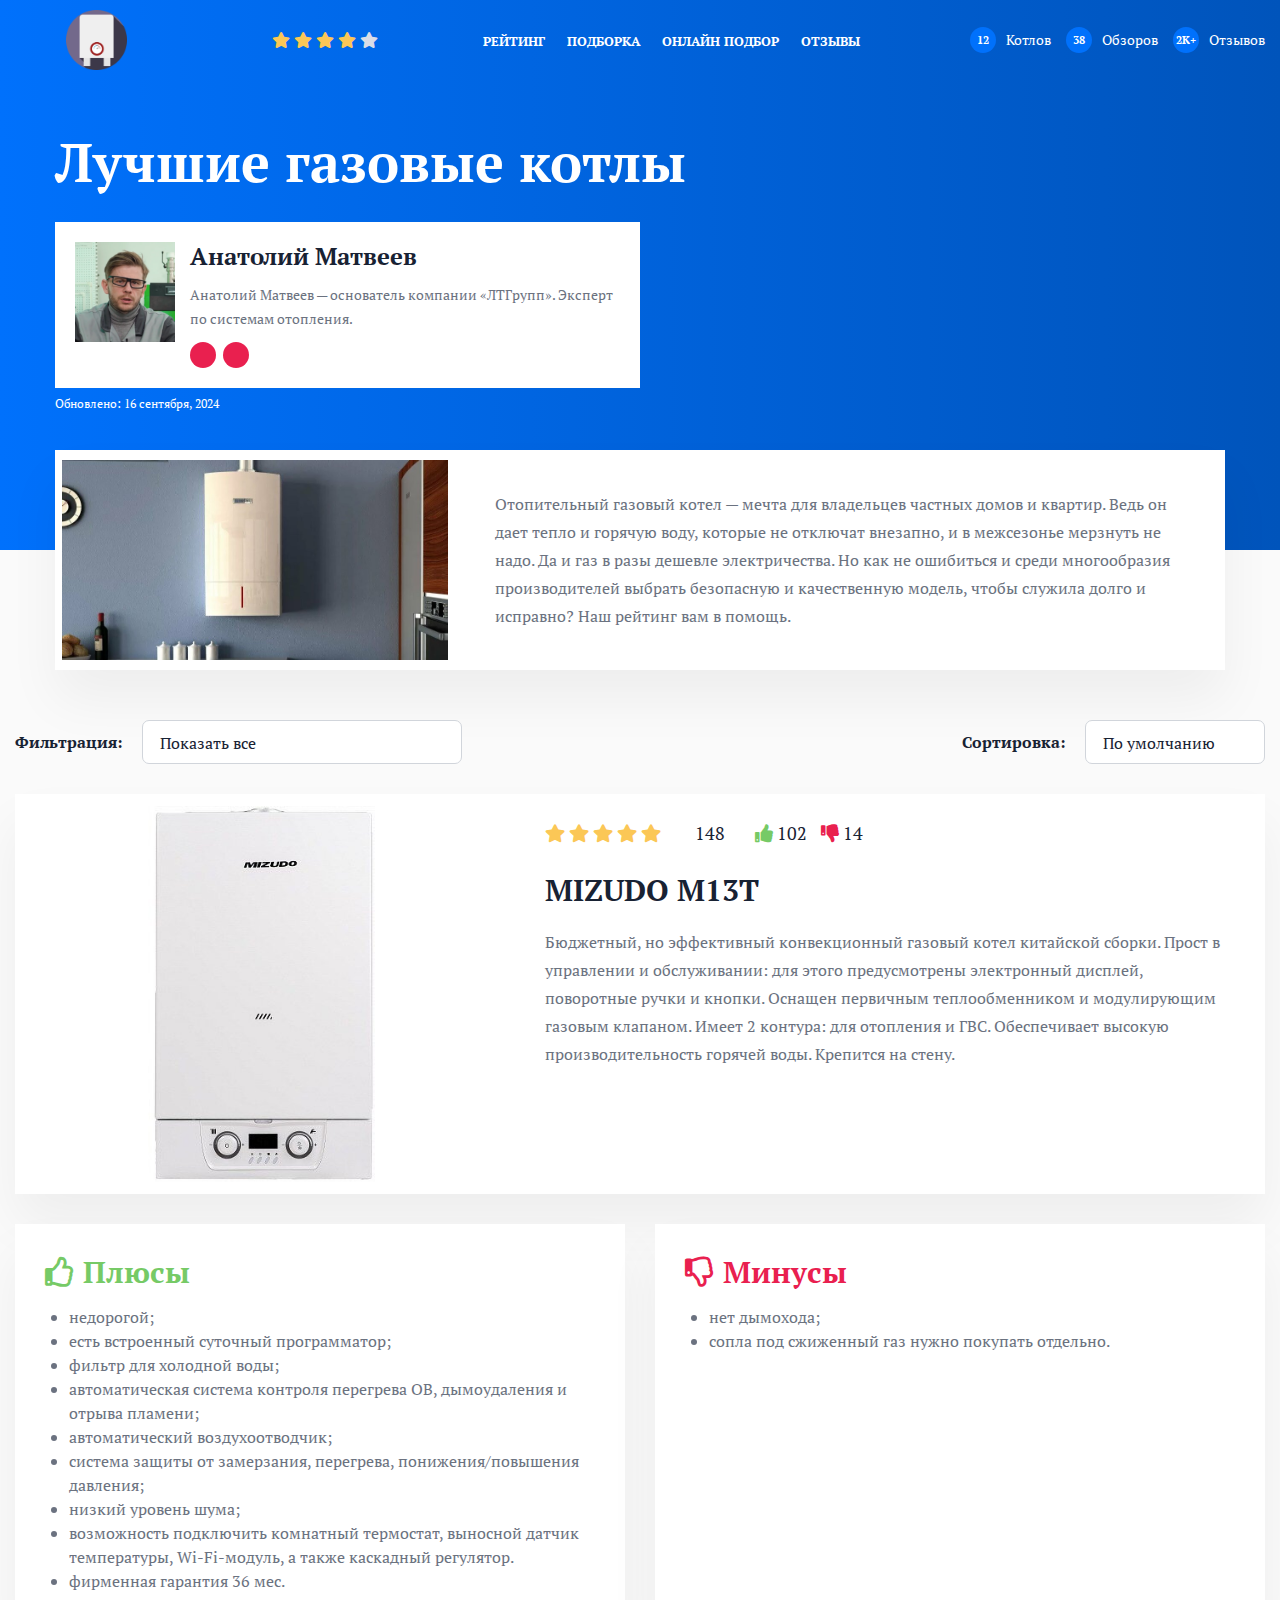
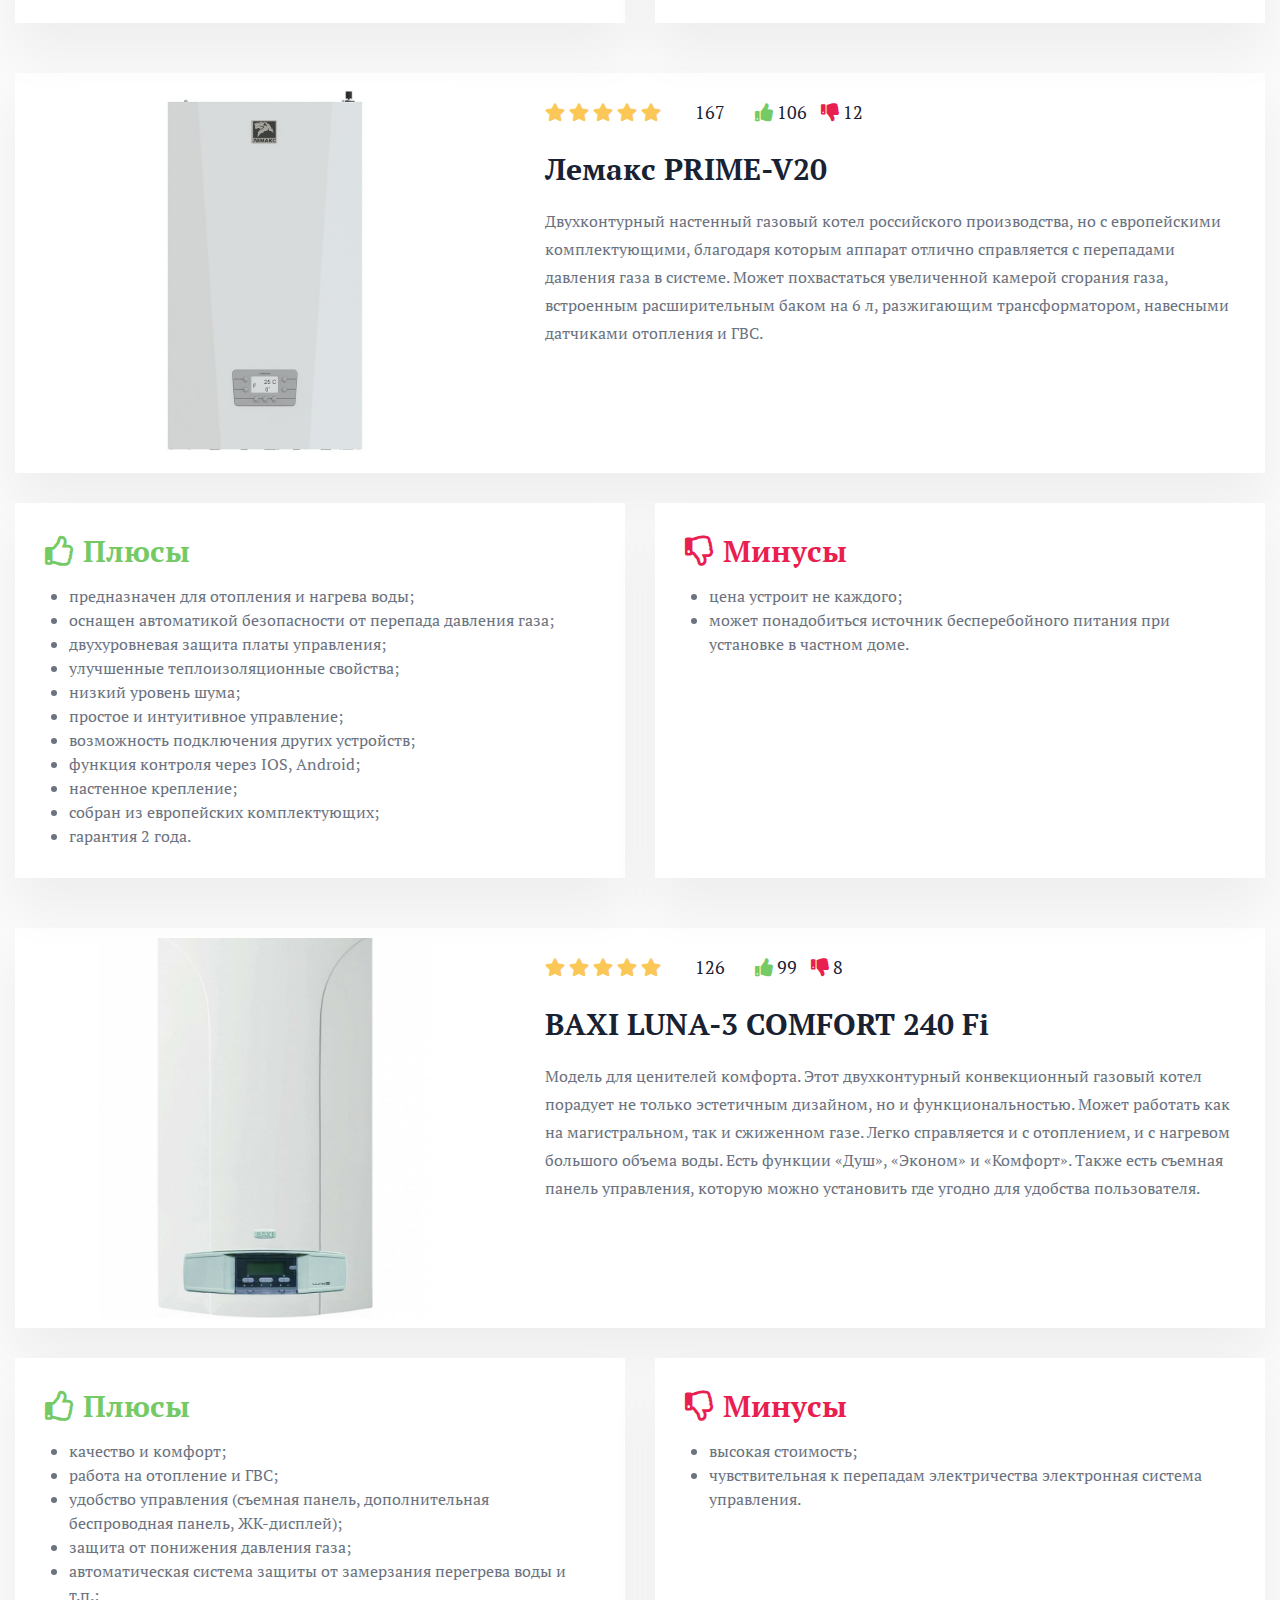
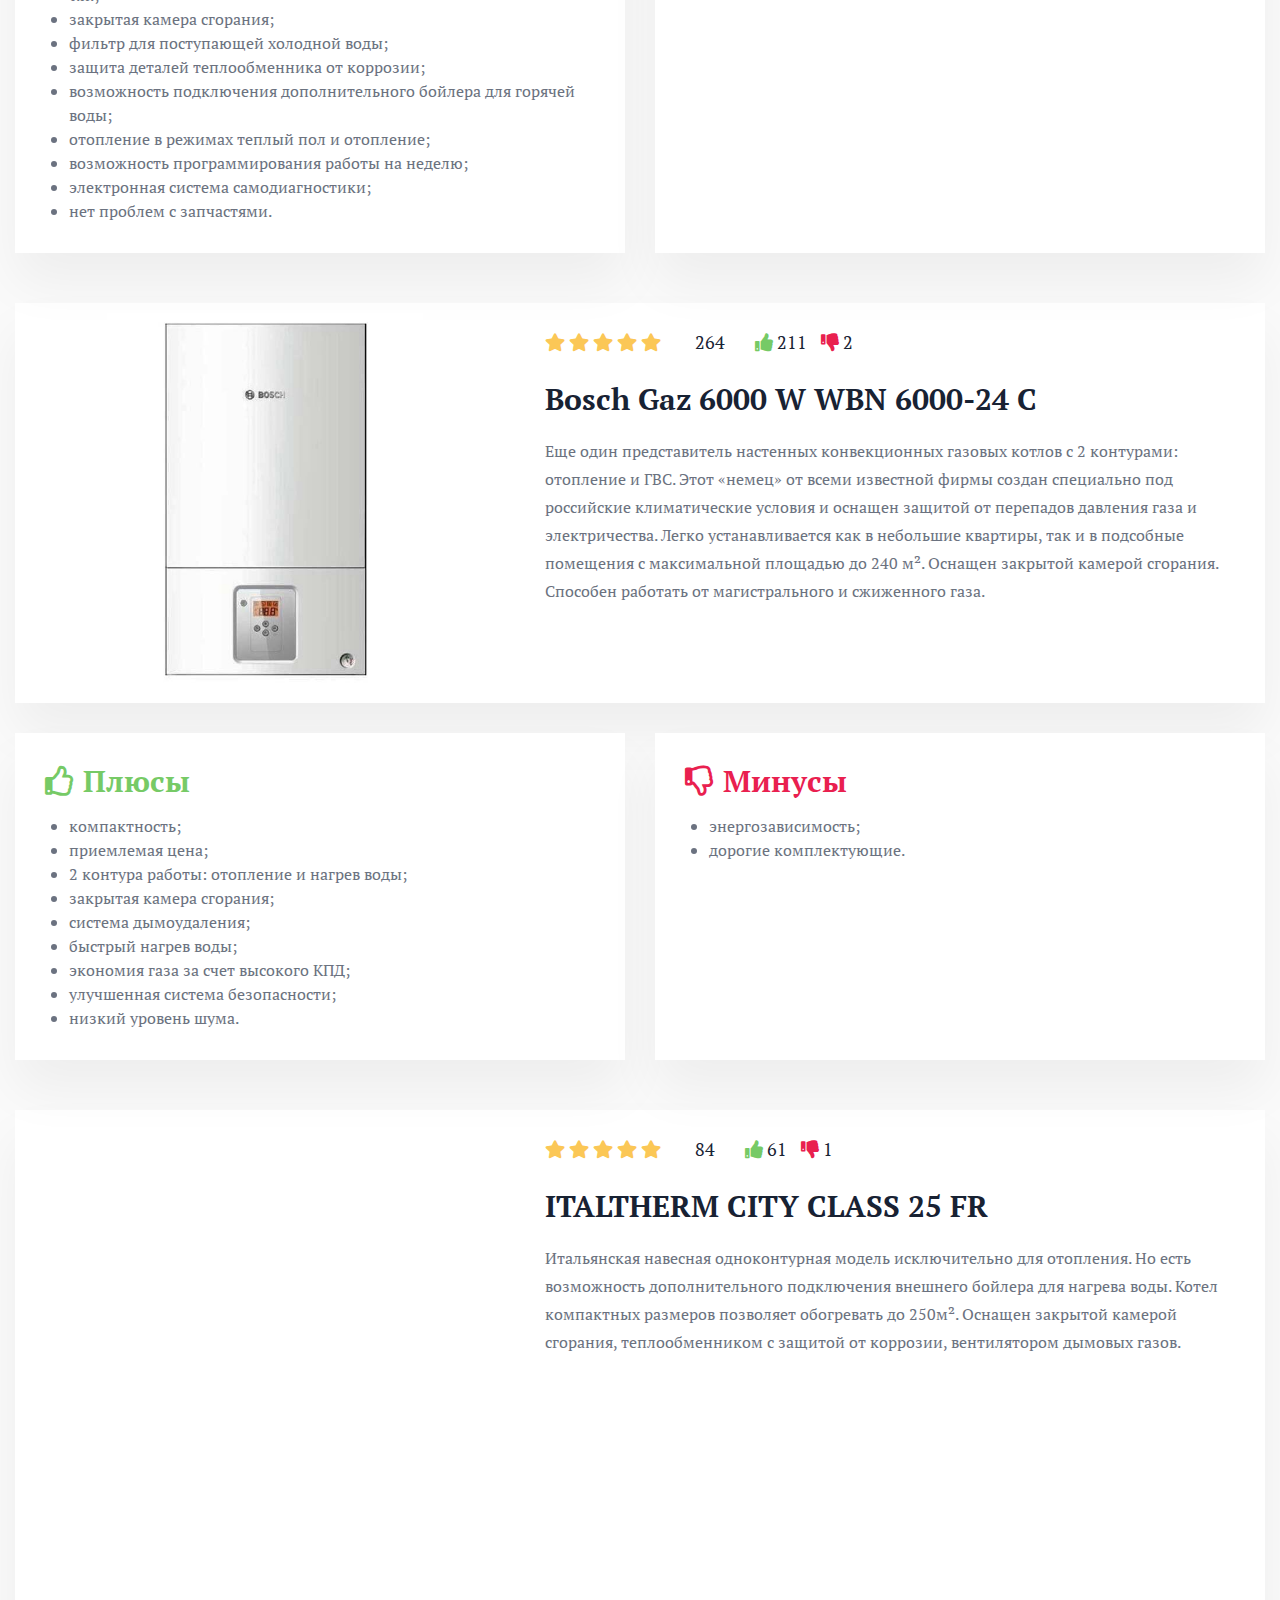
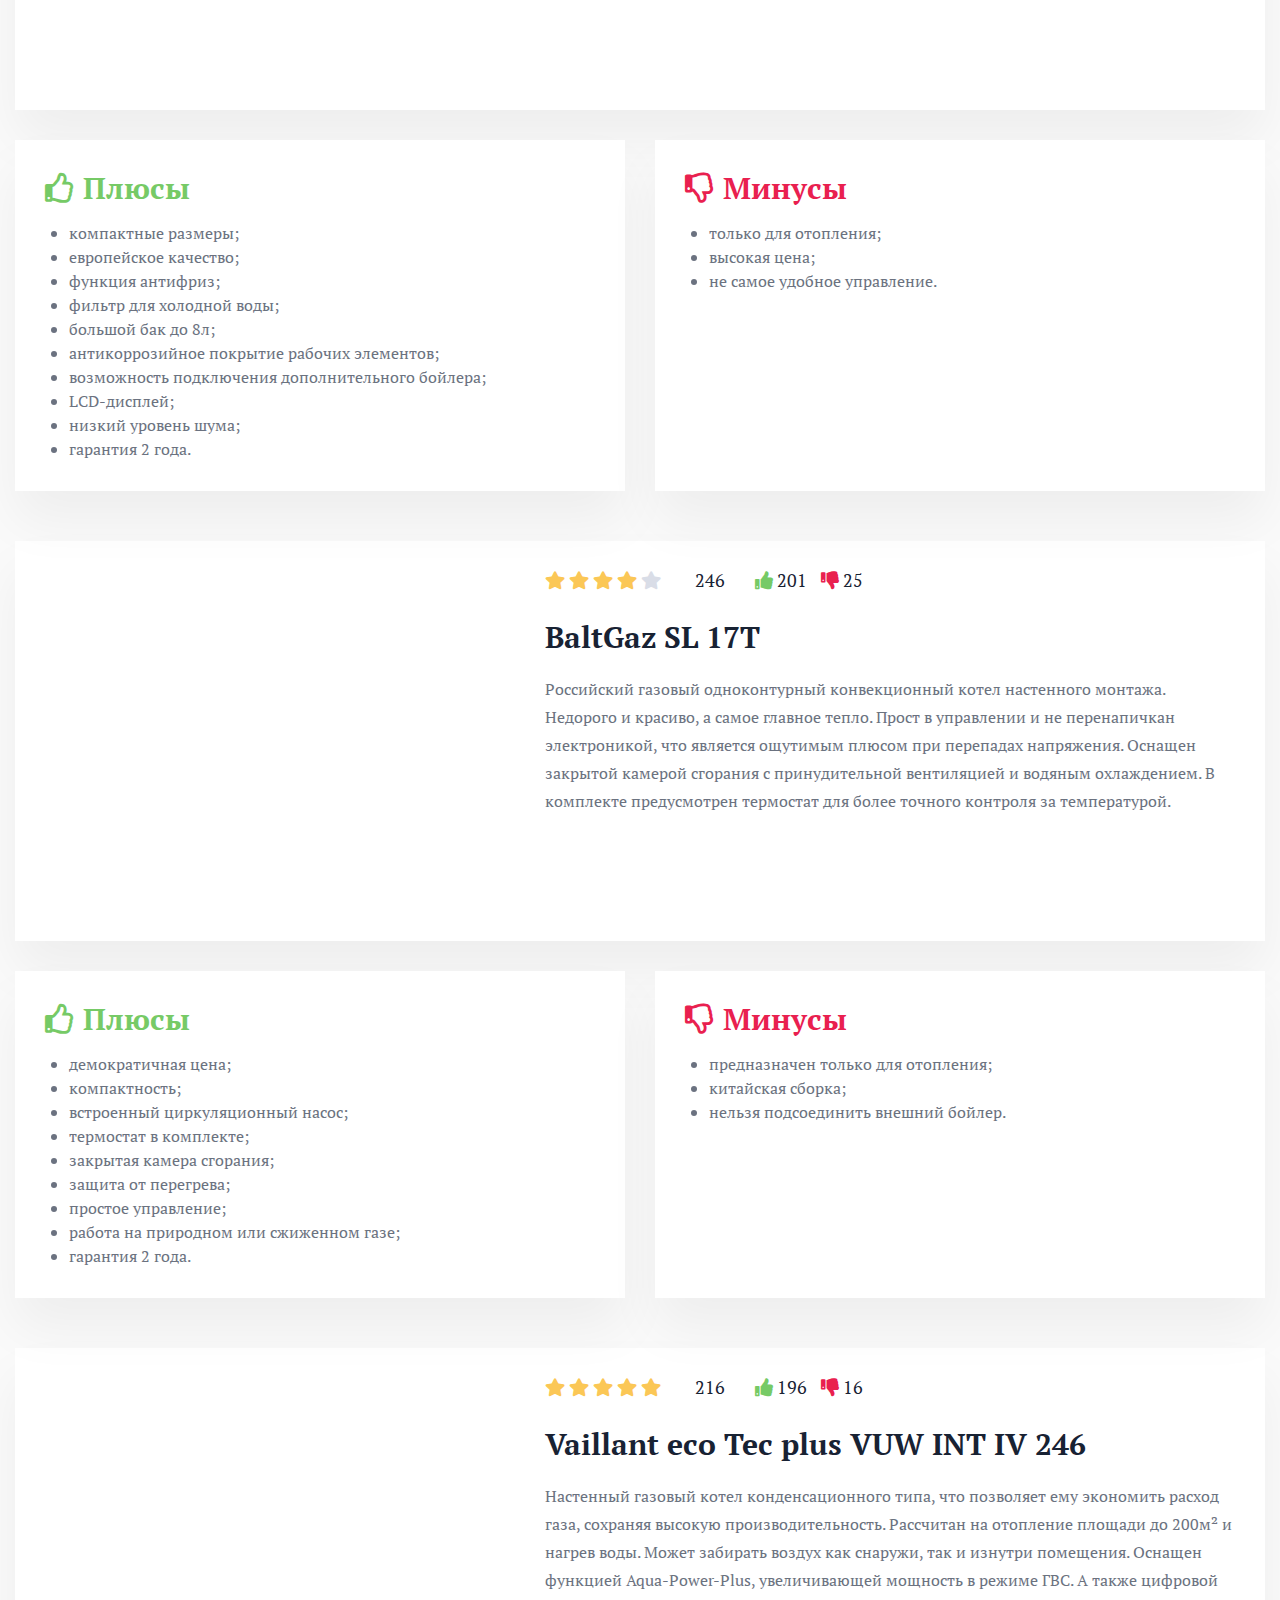
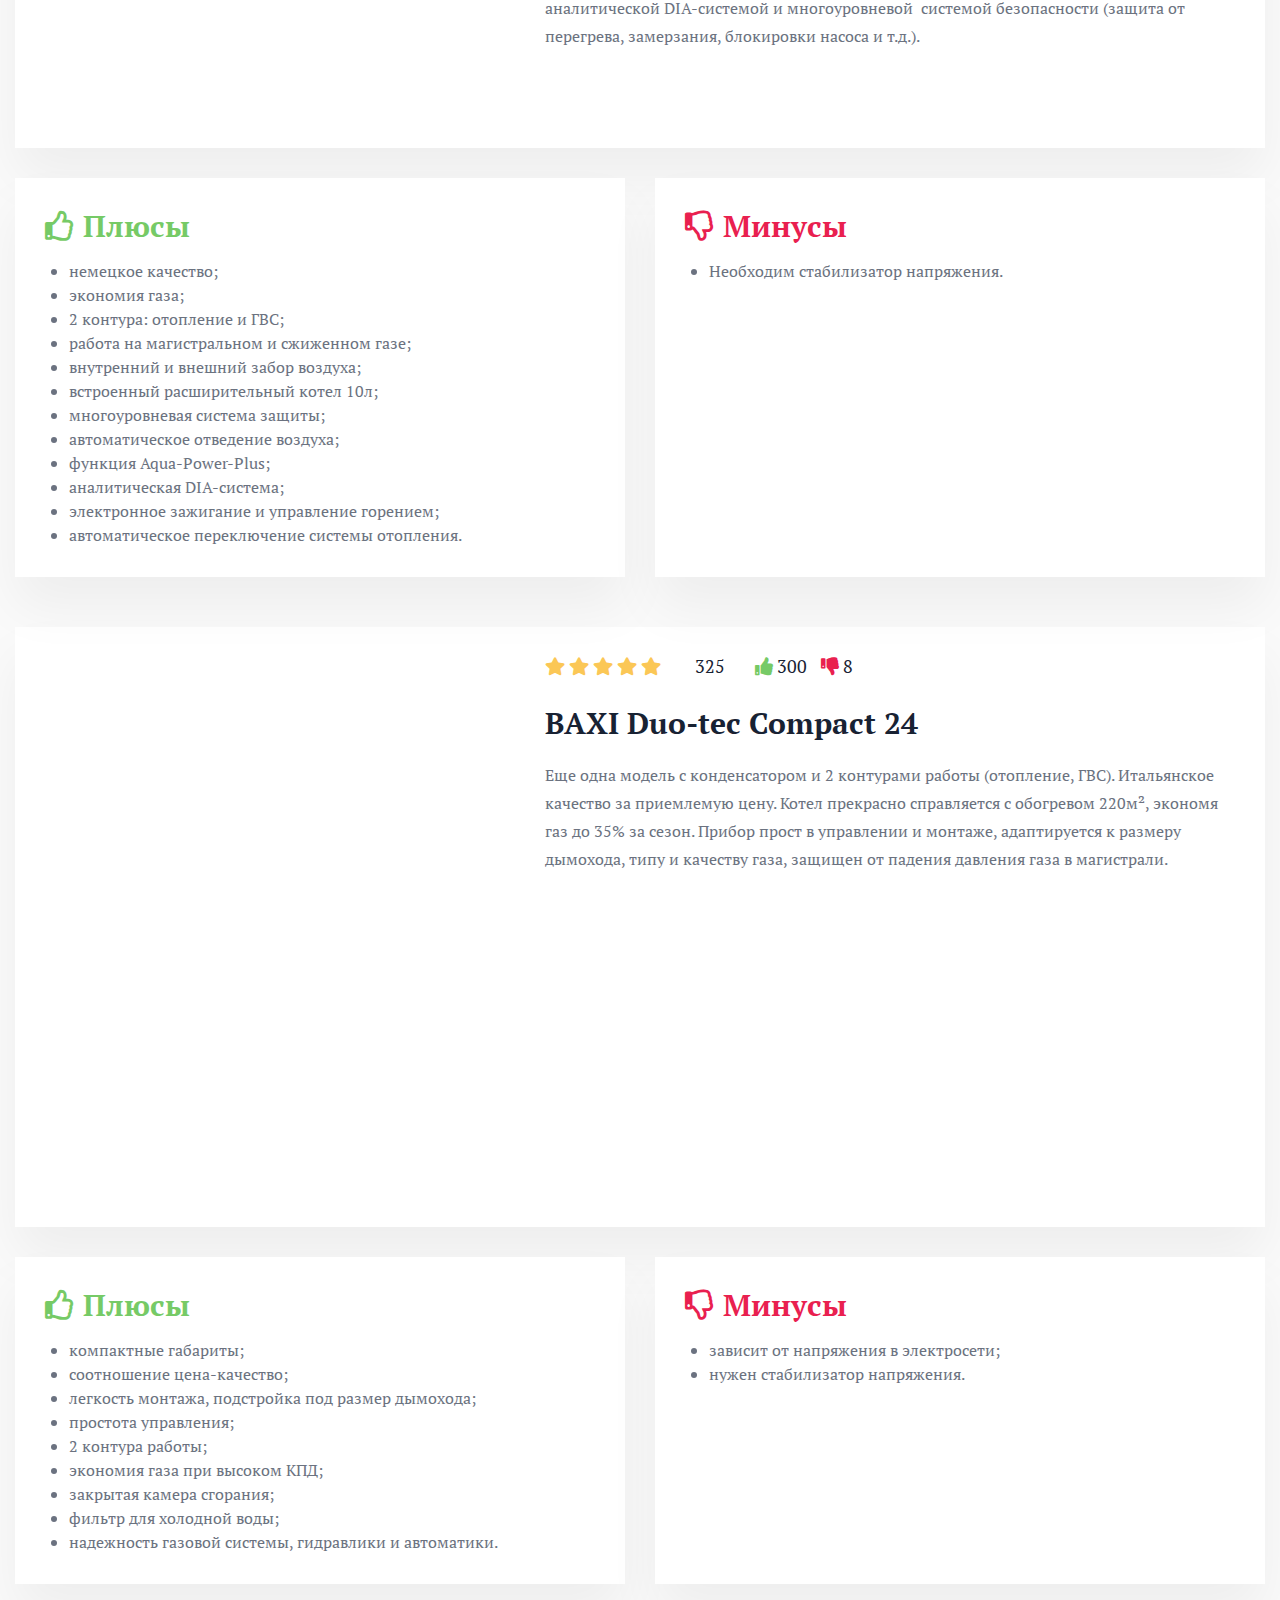
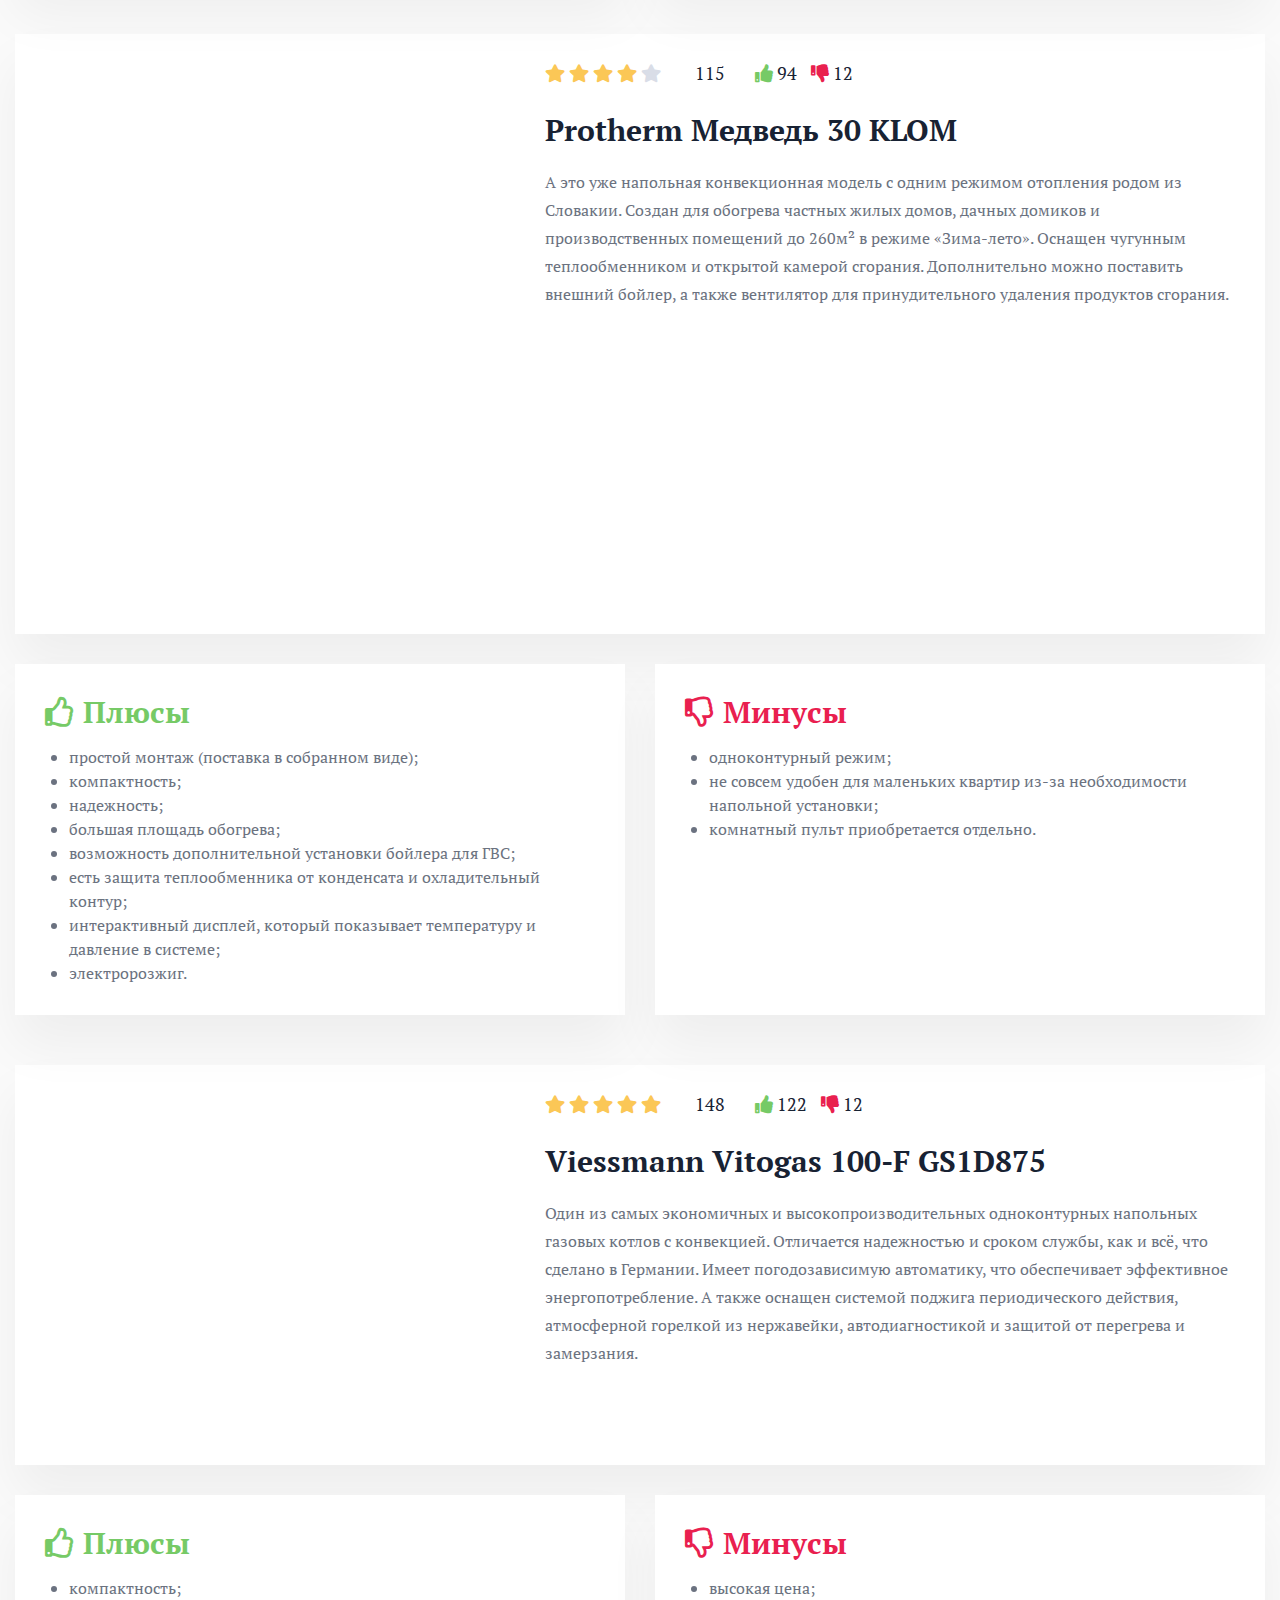
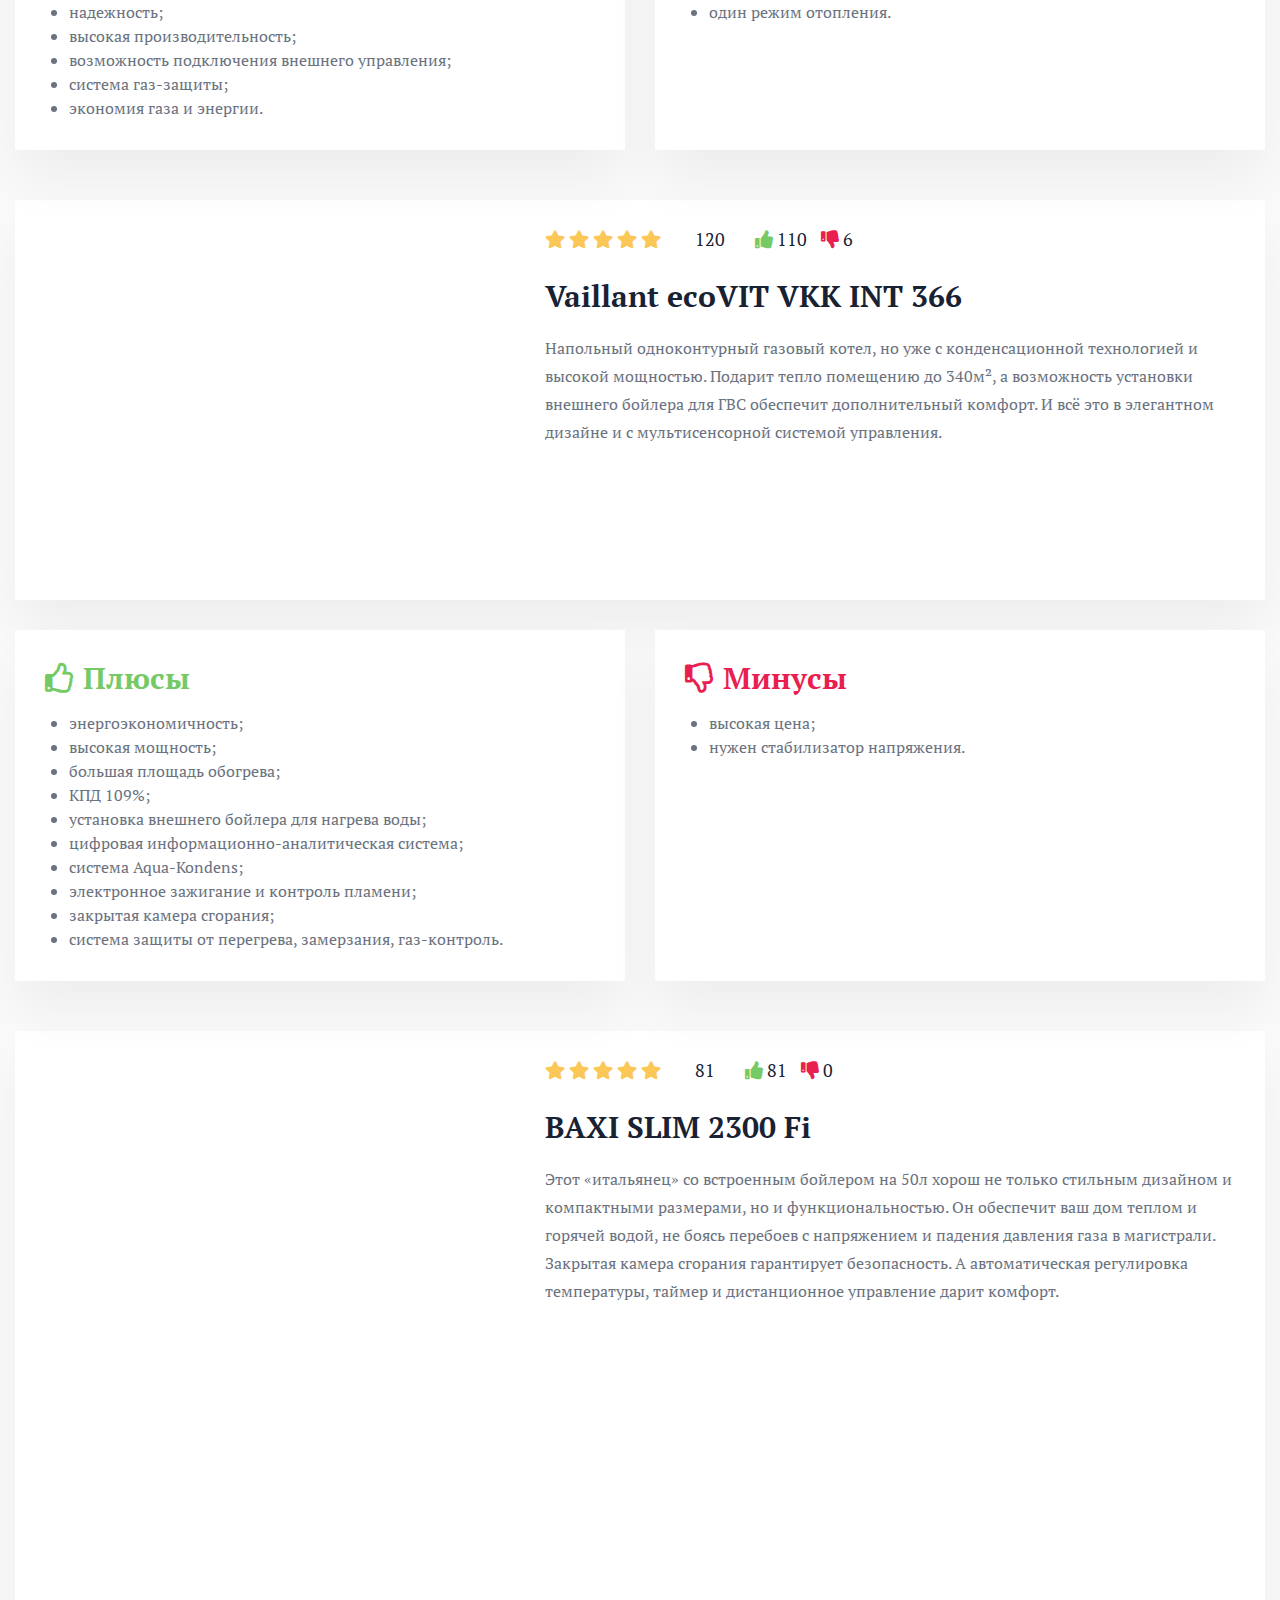
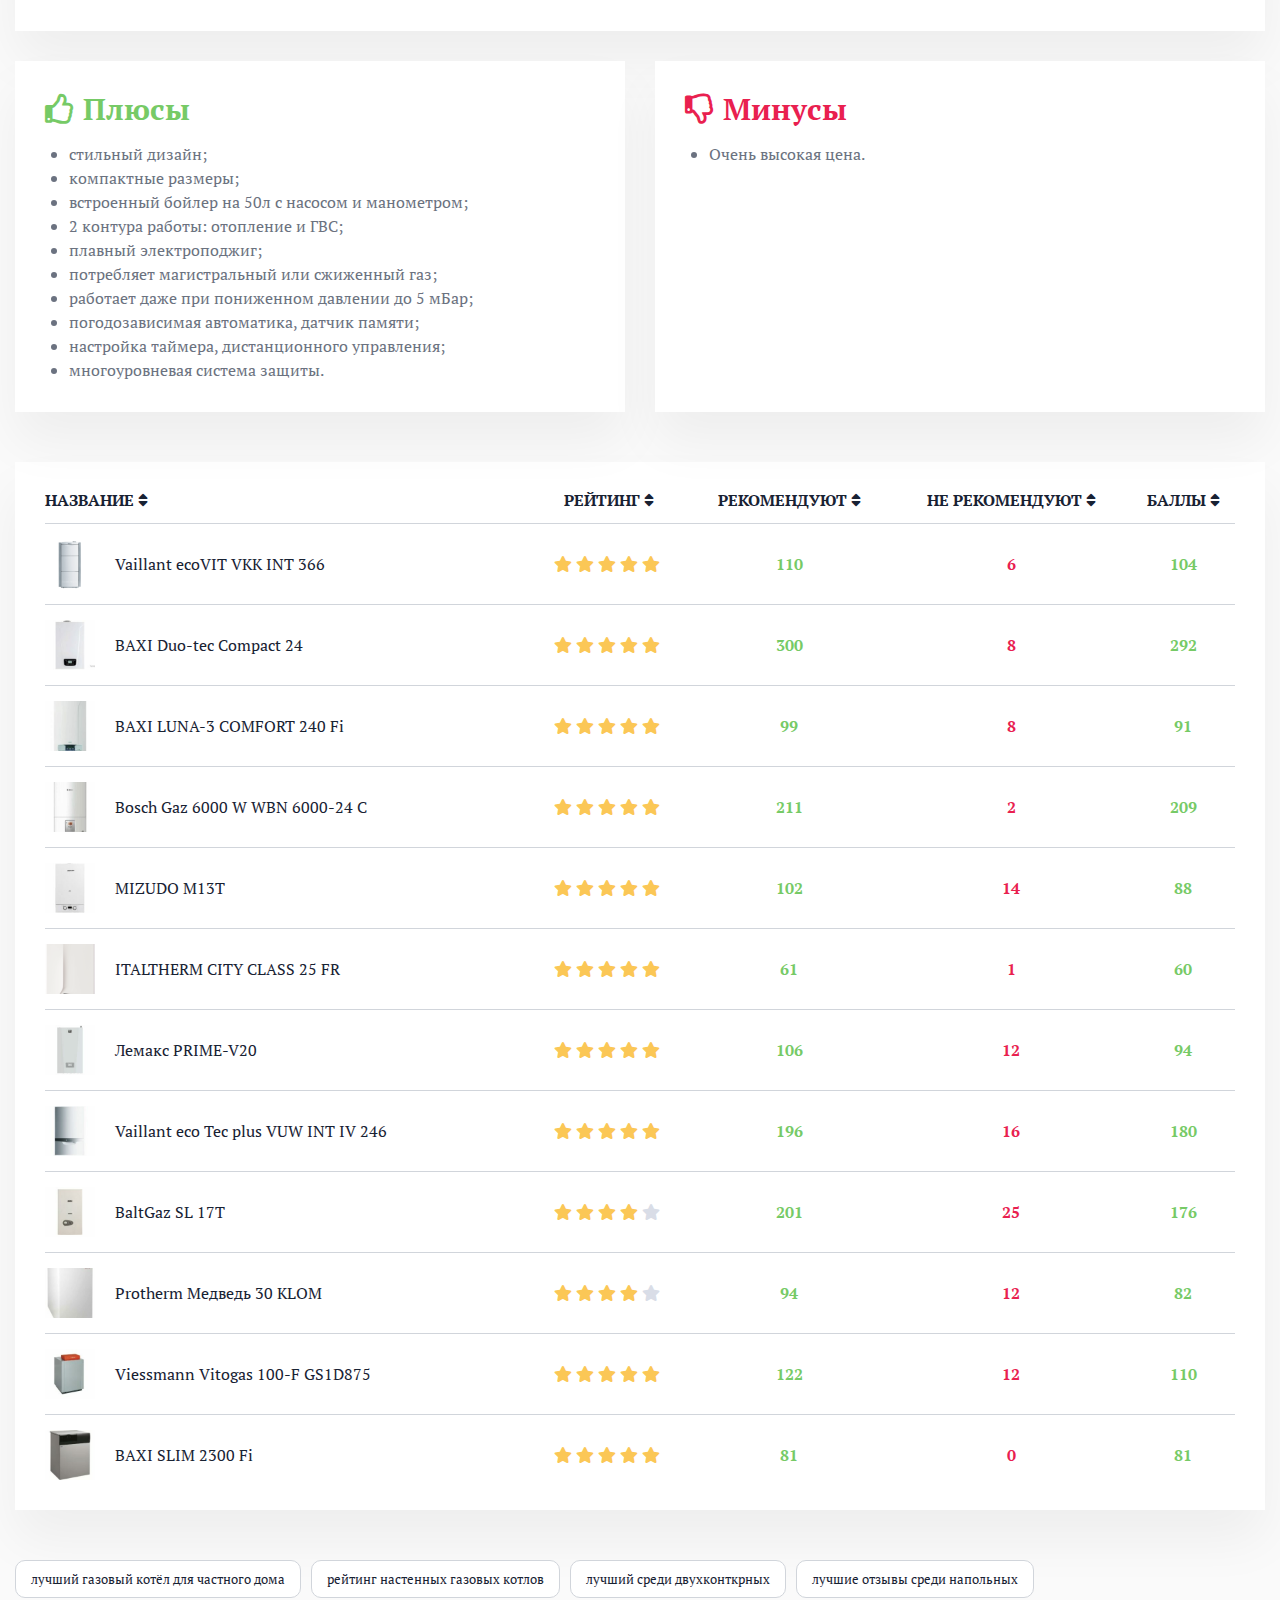
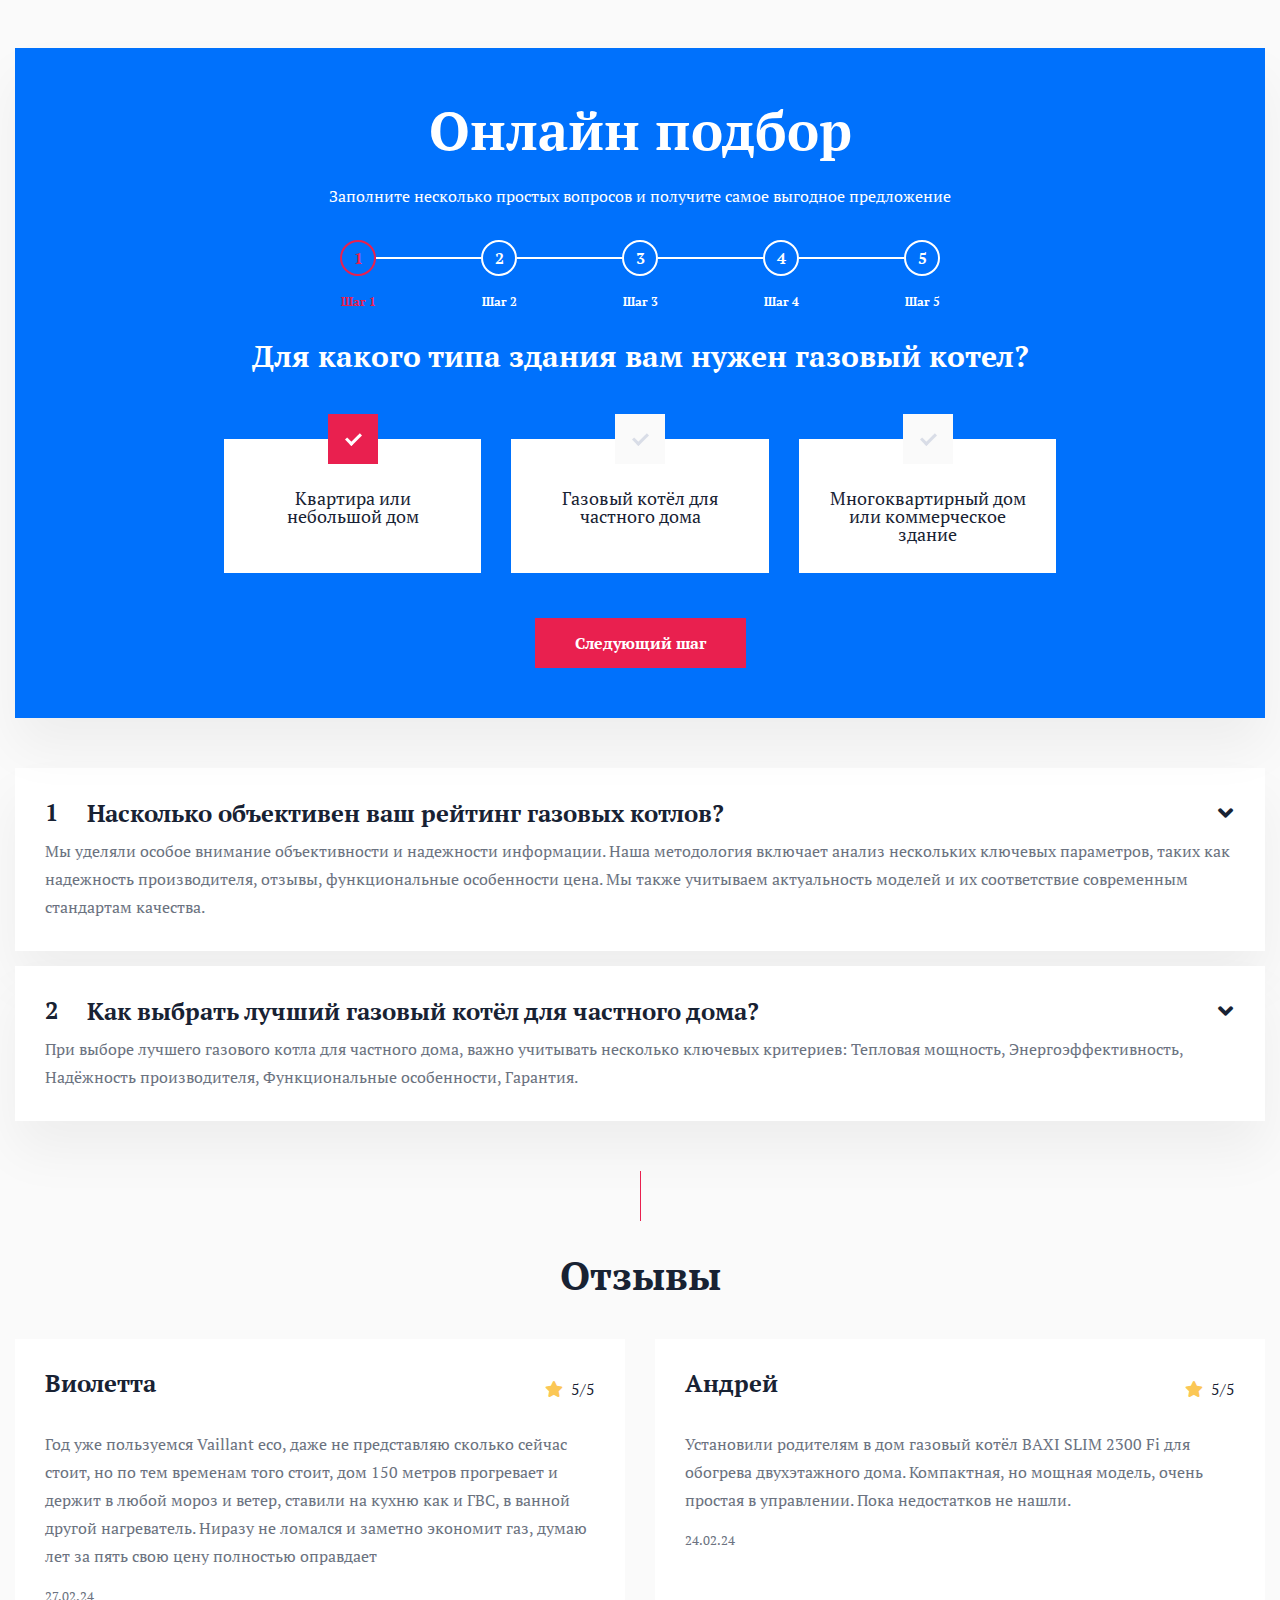
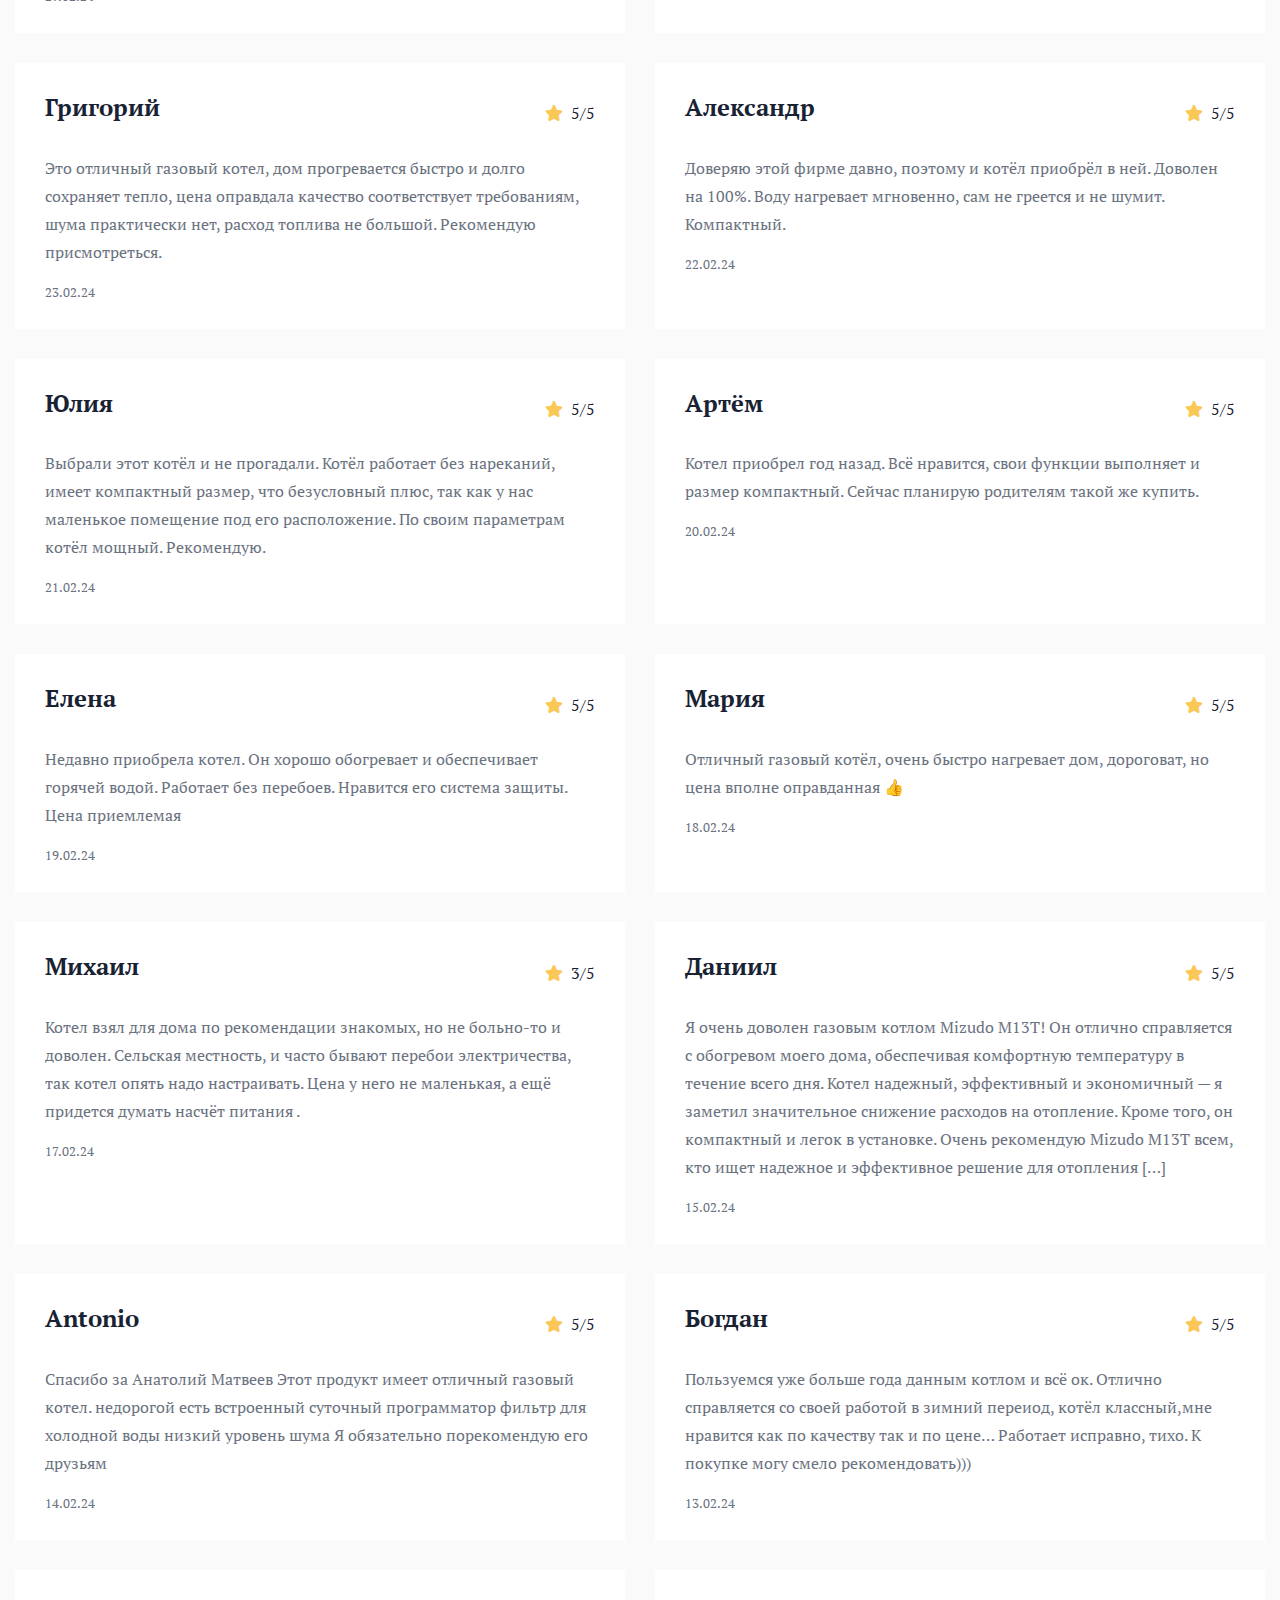
==== commit 42b71b45: "Update index.htm" ====
--- a/index.htm
+++ b/index.htm
@@ -1,31 +1,33 @@
 <!DOCTYPE html>
 <html lang="ru">
 <head>
-  <meta charset="utf-8">
-  <link media="all" href="wp-content/cache/autoptimize/31/css/autoptimize_65c795f961a92c284cdbf54e825e580c.css" tppabs="http://top-creator.ru/wp-content/cache/autoptimize/31/css/autoptimize_65c795f961a92c284cdbf54e825e580c.css" rel="stylesheet">
-  <title>Газовые котлы - ТОП-12 рейтинг 2024</title>
+  <meta charset="UTF-8">
+  <link media="all" href="/wp-content/cache/autoptimize/31/css/autoptimize_65c795f961a92c284cdbf54e825e580c.css" rel="stylesheet">
+  <title>Лучшие газовые котлы - ТОП-12 рейтинг</title>
   <meta name="viewport" content="width=device-width, initial-scale=1.0">
   <meta name="format-detection" content="telephone=no">
   <meta name="format-detection" content="address=no">
   <link rel="preconnect" href="//api-maps.yandex.ru">
   <link rel="dns-prefetch" href="//api-maps.yandex.ru">
   <meta name='robots' content='index, follow, max-image-preview:large, max-snippet:-1, max-video-preview:-1'>
-  <meta name="description" content="Рейтинг газовых котлов для частного дома, лучшие газовые котлы на Ноябрь 2024">
+  <meta name="description" content="Рейтинг газовых котлов для частного дома, лучшие газовые котлы на 2025 год">
   <link rel="canonical" href="/">
   <meta property="og:locale" content="ru_RU">
   <meta property="og:type" content="website">
-  <meta property="og:title" content="Газовые котлы - ТОП-12 рейтинг 2024">
-  <meta property="og:description" content="Рейтинг газовых котлов для частного дома, лучшие газовые котлы на Ноябрь 2024">
-  <meta property="og:url" content="https://gazovyy-kotyol.ru/">
+  <meta property="og:title" content="Газовые котлы - ТОП-12 рейтинг 2025">
+  <meta property="og:description" content="Рейтинг газовых котлов для частного дома, лучшие газовые котлы на 2025 год">
+  <meta property="og:url" content="/">
   <meta property="og:site_name" content="Лучшие газовые котлы">
   <meta property="article:modified_time" content="2024-09-16T09:54:13+00:00">
-  <meta property="og:image" content="https://gazovyy-kotyol.ru/wp-content/uploads/sites/31/2023/12/logo.png">
+  <meta property="og:image" content="/wp-content/uploads/sites/31/2023/12/logo.png">
+    <link rel="stylesheet" href="https://cdnjs.cloudflare.com/ajax/libs/font-awesome/5.15.4/css/all.min.css" integrity="sha512-..." crossorigin="anonymous" referrerpolicy="no-referrer" />  
+
   <meta property="og:image:width" content="399">
   <meta property="og:image:height" content="396">
   <meta property="og:image:type" content="image/png">
   <meta name="twitter:card" content="summary_large_image">
   <script type="application/ld+json" class="yoast-schema-graph">
-  {"@context":"https://schema.org","@graph":[{"@type":"WebPage","@id":"https://gazovyy-kotyol.ru/","url":"https://gazovyy-kotyol.ru/","name":"Газовые котлы - ТОП-12 рейтинг 2024","isPartOf":{"@id":"https://gazovyy-kotyol.ru/#website"},"primaryImageOfPage":{"@id":"https://gazovyy-kotyol.ru/#primaryimage"},"image":{"@id":"https://gazovyy-kotyol.ru/#primaryimage"},"thumbnailUrl":"https://gazovyy-kotyol.ru/wp-content/uploads/sites/31/2023/12/logo.png","datePublished":"2023-06-05T09:47:12+00:00","dateModified":"2024-09-16T09:54:13+00:00","description":"Рейтинг газовых котлов для частного дома, лучшие газовые котлы на Ноябрь 2024","breadcrumb":{"@id":"https://gazovyy-kotyol.ru/#breadcrumb"},"inLanguage":"ru-RU","potentialAction":[{"@type":"ReadAction","target":["https://gazovyy-kotyol.ru/"]}]},{"@type":"ImageObject","inLanguage":"ru-RU","@id":"https://gazovyy-kotyol.ru/#primaryimage","url":"https://gazovyy-kotyol.ru/wp-content/uploads/sites/31/2023/12/logo.png","contentUrl":"https://gazovyy-kotyol.ru/wp-content/uploads/sites/31/2023/12/logo.png","width":399,"height":396},{"@type":"BreadcrumbList","@id":"https://gazovyy-kotyol.ru/#breadcrumb","itemListElement":[{"@type":"ListItem","position":1,"name":"Главная"}]},{"@type":"WebSite","@id":"https://gazovyy-kotyol.ru/#website","url":"https://gazovyy-kotyol.ru/","name":"Лучшие газовые котлы","description":"","potentialAction":[{"@type":"SearchAction","target":{"@type":"EntryPoint","urlTemplate":"https://gazovyy-kotyol.ru/?s={search_term_string}"},"query-input":"required name=search_term_string"}],"inLanguage":"ru-RU"}]}
+  {"@context":"https://schema.org","@graph":[{"@type":"WebPage","@id":"/","url":"/","name":"Газовые котлы - ТОП-12 рейтинг 2024","isPartOf":{"@id":"/#website"},"primaryImageOfPage":{"@id":"/#primaryimage"},"image":{"@id":"/#primaryimage"},"thumbnailUrl":"/wp-content/uploads/sites/31/2023/12/logo.png","datePublished":"2023-06-05T09:47:12+00:00","dateModified":"2024-09-16T09:54:13+00:00","description":"Рейтинг газовых котлов для частного дома, лучшие газовые котлы на Ноябрь 2024","breadcrumb":{"@id":"/#breadcrumb"},"inLanguage":"ru-RU","potentialAction":[{"@type":"ReadAction","target":["/"]}]},{"@type":"ImageObject","inLanguage":"ru-RU","@id":"/#primaryimage","url":"/wp-content/uploads/sites/31/2023/12/logo.png","contentUrl":"/wp-content/uploads/sites/31/2023/12/logo.png","width":399,"height":396},{"@type":"BreadcrumbList","@id":"/#breadcrumb","itemListElement":[{"@type":"ListItem","position":1,"name":"Главная"}]},{"@type":"WebSite","@id":"/#website","url":"/","name":"Лучшие газовые котлы","description":"","potentialAction":[{"@type":"SearchAction","target":{"@type":"EntryPoint","urlTemplate":"/?s={search_term_string}"},"query-input":"required name=search_term_string"}],"inLanguage":"ru-RU"}]}
   </script>
   <style id='classic-theme-styles-inline-css' type='text/css'>
   /*! This file is auto-generated */
@@ -38,7 +40,7 @@
   :where(.wp-block-columns.is-layout-flex){gap: 2em;}:where(.wp-block-columns.is-layout-grid){gap: 2em;}
   .wp-block-pullquote{font-size: 1.5em;line-height: 1.6;}
   </style>
-  <script type='text/javascript' src="wp-includes/js/jquery/jquery.min.js" tppabs="http://top-creator.ru/wp-includes/js/jquery/jquery.min.js" id='jquery-core-js'></script>
+  <script type='text/javascript' src='/wp-includes/js/jquery/jquery.min.js' id='jquery-core-js'></script>
   <link rel="https://api.w.org/" href="/wp-json/">
   <link rel="alternate" type="application/json" href="/wp-json/wp/v2/pages/2">
   <link rel="alternate" type="application/json+oembed" href="/wp-json/oembed/1.0/embed?url=https%3A%2F%2Fgazovyy-kotyol.ru%2F">
@@ -47,15 +49,15 @@
   .pseudo-clearfy-link { color: #008acf; cursor: pointer;}.pseudo-clearfy-link:hover { text-decoration: none;}
   </style>
   <script>
-  document.createElement( "picture" );if(!window.HTMLPictureElement && document.addEventListener) {window.addEventListener("DOMContentLoaded", function() {var s = document.createElement("script");s.src = "../gazovyy-kotyol.ru/wp-content/plugins/webp-express/js/picturefill.min.js"/*tpa=https://gazovyy-kotyol.ru/wp-content/plugins/webp-express/js/picturefill.min.js*/;document.body.appendChild(s);});}
+  document.createElement( "picture" );if(!window.HTMLPictureElement && document.addEventListener) {window.addEventListener("DOMContentLoaded", function() {var s = document.createElement("script");s.src = "/wp-content/plugins/webp-express/js/picturefill.min.js";document.body.appendChild(s);});}
   </script>
-  <link rel="icon" href="wp-content/uploads/sites/31/2023/12/cropped-logo-32x32.png.css" tppabs="http://top-creator.ru/wp-content/uploads/sites/31/2023/12/cropped-logo-32x32.png" sizes="32x32">
-  <link rel="icon" href="wp-content/uploads/sites/31/2023/12/cropped-logo-192x192.png.css" tppabs="http://top-creator.ru/wp-content/uploads/sites/31/2023/12/cropped-logo-192x192.png" sizes="192x192">
-  <link rel="apple-touch-icon" href="wp-content/uploads/sites/31/2023/12/cropped-logo-180x180.png.css" tppabs="http://top-creator.ru/wp-content/uploads/sites/31/2023/12/cropped-logo-180x180.png">
-  <meta name="msapplication-TileImage" content="https://gazovyy-kotyol.ru/wp-content/uploads/sites/31/2023/12/cropped-logo-270x270.png">
+  <link rel="icon" href="/wp-content/uploads/sites/31/2023/12/cropped-logo-32x32.png" sizes="32x32">
+  <link rel="icon" href="/wp-content/uploads/sites/31/2023/12/cropped-logo-192x192.png" sizes="192x192">
+  <link rel="apple-touch-icon" href="/wp-content/uploads/sites/31/2023/12/cropped-logo-180x180.png">
+  <meta name="msapplication-TileImage" content="/wp-content/uploads/sites/31/2023/12/cropped-logo-270x270.png">
   <link rel="preconnect" href="https://fonts.googleapis.com">
   <link rel="preconnect" href="https://fonts.gstatic.com" crossorigin="">
-  <link href="../fonts.googleapis.com/css2-family=PT+Serif-ital,wght@0,400;0,700;1,400&display=swap.css" tppabs="https://fonts.googleapis.com/css2?family=PT+Serif:ital,wght@0,400;0,700;1,400&display=swap" rel="stylesheet">
+  <link href="https://fonts.googleapis.com/css2?family=PT+Serif:ital,wght@0,400;0,700;1,400&display=swap" rel="stylesheet">
   <style type="text/css" media="screen">
   body {
         font: 100% PT Serif;
@@ -69,9 +71,9 @@
   </style>
   <script type="application/ld+json">
   {
-    "@context":"http://schema.org/",
+    "@context":"http://schema.org",
     "@type":"BlogPosting",
-    "@id":"https://gazovyy-kotyol.ru/",
+    "@id":"/",
     "headline":"Лучшие газовые котлы",
     "description":"Отопительный газовый котел — мечта для владельцев частных домов и квартир. Ведь он дает тепло и горячую воду, которые не отключат внезапно, и в межсезонье мерзнуть не надо. Да и газ в разы дешевле эле...",    
     "author":"Анатолий Матвеев",
@@ -83,22 +85,22 @@
         "name": "Лучшие газовые котлы",
         "logo": {
             "@type": "ImageObject",
-            "url": "https://gazovyy-kotyol.ru/wp-content/uploads/sites/31/2023/12/logo-300x298.png"
+            "url": "/wp-content/uploads/sites/31/2023/12/logo-300x298.png"
         }
     },
-    "image":"https://gazovyy-kotyol.ru/wp-content/uploads/sites/31/2023/12/pervyy-rossiyskiy-tsentr-otopitelnyh-resheniy-lt-grupp-pellet__expert-instagram-photos-and-videos-150x150.png"
+    "image":"/wp-content/uploads/sites/31/2023/12/pervyy-rossiyskiy-tsentr-otopitelnyh-resheniy-lt-grupp-pellet__expert-instagram-photos-and-videos-150x150.png"
     }
   </script>
   <script type="application/ld+json">
   {
-      "@context": "http://schema.org/",
+      "@context": "http://schema.org",
       "@type": "Product",
       "aggregateRating": {
         "@type": "AggregateRating",
         "ratingValue": "5",
         "reviewCount": "12"
       },
-      "image": "https://gazovyy-kotyol.ru/wp-content/uploads/sites/31/2024/01/slim2-600x451-1-300x226.jpg",
+      "image": "/wp-content/uploads/sites/31/2024/01/slim2-600x451-1-300x226.jpg",
       "name": "BAXI SLIM 2300 Fi",
       "offers": {
         "@type": "AggregateOffer",
@@ -116,7 +118,7 @@
   }
   </style>
   <style>
-  .lazyload{display:none;}
+  .{display:none;}
   </style>
 </head>
 <body class="home page-template-default page page-id-2">
@@ -125,23 +127,23 @@
       <div class="df">
         <div id="mmenu" style="display: none">
           <span></span> <span></span> <span></span>
-        </div><a class="logo img_wr" href="index.htm" tppabs="http://top-creator.ru/"><picture><source data-srcset="/wp-content/webp-express/webp-images/uploads/sites/31/2023/12/logo-300x298.png.webp" type="image/webp"><noscript><img src="wp-content/uploads/sites/31/2023/12/logo-300x298.png" tppabs="http://top-creator.ru/wp-content/uploads/sites/31/2023/12/logo-300x298.png" class="webpexpress-processed"></noscript><img src='data:image/svg+xml,%3Csvg%20xmlns=%22http://www.w3.org/2000/svg%22%20viewBox=%220%200%20210%20140%22%3E%3C/svg%3E' data-src="wp-content/uploads/sites/31/2023/12/logo-300x298.png" tppabs="http://top-creator.ru/wp-content/uploads/sites/31/2023/12/logo-300x298.png" class="lazyload webpexpress-processed"></picture></a>
+        </div><a class="logo img_wr" href="/"><picture><img  src="/wp-content/uploads/sites/31/2023/12/logo-300x298.png" class=" webpexpress-processed"></picture></a>
         <div class="stars">
           <i class="fa fa-star"></i><i class="fa fa-star"></i><i class="fa fa-star"></i><i class="fa fa-star"></i><i class="fa fa-star empty"></i>
         </div>
         <div class="menu">
           <ul class="df anhors">
             <li>
-              <a href="index.htm#rating" tppabs="http://top-creator.ru/#rating">Рейтинг</a>
+              <a href="/#rating">Рейтинг</a>
             </li>
             <li>
-              <a href="index.htm#compilation" tppabs="http://top-creator.ru/#compilation">Подборка</a>
+              <a href="/#compilation">Подборка</a>
             </li>
             <li>
-              <a href="index.htm#quiz" tppabs="http://top-creator.ru/#quiz">Онлайн подбор</a>
+              <a href="/#quiz">Онлайн подбор</a>
             </li>
             <li>
-              <a href="index.htm#feedbacks" tppabs="http://top-creator.ru/#feedbacks">Отзывы</a>
+              <a href="/#feedbacks">Отзывы</a>
             </li>
           </ul>
         </div>
@@ -180,7 +182,7 @@
         <h1 class="title_1">Лучшие газовые котлы</h1>
         <div class="author df">
           <div class="img_wr">
-            <picture><source data-srcset="/wp-content/webp-express/webp-images/uploads/sites/31/2023/12/pervyy-rossiyskiy-tsentr-otopitelnyh-resheniy-lt-grupp-pellet__expert-instagram-photos-and-videos-150x150.png.webp" type="image/webp"><noscript><img loading="lazy" src="wp-content/uploads/sites/31/2023/12/pervyy-rossiyskiy-tsentr-otopitelnyh-resheniy-lt-grupp-pellet__expert-instagram-photos-and-videos-150x150.png" tppabs="http://top-creator.ru/wp-content/uploads/sites/31/2023/12/pervyy-rossiyskiy-tsentr-otopitelnyh-resheniy-lt-grupp-pellet__expert-instagram-photos-and-videos-150x150.png" alt="" class="webpexpress-processed"></noscript><img loading="lazy" src='data:image/svg+xml,%3Csvg%20xmlns=%22http://www.w3.org/2000/svg%22%20viewBox=%220%200%20210%20140%22%3E%3C/svg%3E' data-src="wp-content/uploads/sites/31/2023/12/pervyy-rossiyskiy-tsentr-otopitelnyh-resheniy-lt-grupp-pellet__expert-instagram-photos-and-videos-150x150.png" tppabs="http://top-creator.ru/wp-content/uploads/sites/31/2023/12/pervyy-rossiyskiy-tsentr-otopitelnyh-resheniy-lt-grupp-pellet__expert-instagram-photos-and-videos-150x150.png" alt="" class="lazyload webpexpress-processed"></picture>
+            <picture><img  src="/wp-content/uploads/sites/31/2023/12/pervyy-rossiyskiy-tsentr-otopitelnyh-resheniy-lt-grupp-pellet__expert-instagram-photos-and-videos-150x150.png" alt="" class=" webpexpress-processed"></picture>
           </div>
           <div class="right">
             <div class="title_4">
@@ -190,7 +192,7 @@
               <p>Анатолий Матвеев — основатель компании «ЛТГрупп». Эксперт по системам отопления.</p>
             </div>
             <div class="soc df">
-              <a class="fab fa-Insta" href="javascript:if(confirm(%27https://www.instagram.com/pellet__expert/  \n\nThis file was not retrieved by Teleport Pro, because it is addressed using an unsupported protocol (e.g., gopher).  \n\nDo you want to open it from the server?%27))window.location=%27https://www.instagram.com/pellet__expert/%27" tppabs="https://www.instagram.com/pellet__expert/" target="_blank"></a><a class="fab fa-VK" href="javascript:if(confirm(%27https://vk.com/pellet_expert  \n\nThis file was not retrieved by Teleport Pro, because it is addressed using an unsupported protocol (e.g., gopher).  \n\nDo you want to open it from the server?%27))window.location=%27https://vk.com/pellet_expert%27" tppabs="https://vk.com/pellet_expert" target="_blank"></a>
+              <a class="fab fa-Insta" href="https://www.instagram.com/pellet__expert/" target="_blank"></a><a class="fab fa-VK" href="https://vk.com/pellet_expert" target="_blank"></a>
             </div>
           </div>
         </div>
@@ -204,7 +206,7 @@
     <div class="top_text_block_wr wr_m">
       <div class="box_bg df">
         <div class="img_bg">
-          <picture><source data-srcset="/wp-content/webp-express/webp-images/uploads/sites/31/2023/12/glavnaya.jpg.webp" type="image/webp"><noscript><img loading="lazy" src="wp-content/uploads/sites/31/2023/12/glavnaya.jpg" tppabs="http://top-creator.ru/wp-content/uploads/sites/31/2023/12/glavnaya.jpg" alt="" class="webpexpress-processed"></noscript><img loading="lazy" src='data:image/svg+xml,%3Csvg%20xmlns=%22http://www.w3.org/2000/svg%22%20viewBox=%220%200%20210%20140%22%3E%3C/svg%3E' data-src="wp-content/uploads/sites/31/2023/12/glavnaya.jpg" tppabs="http://top-creator.ru/wp-content/uploads/sites/31/2023/12/glavnaya.jpg" alt="" class="lazyload webpexpress-processed"></picture>
+          <picture><img  src="/wp-content/uploads/sites/31/2023/12/glavnaya.jpg" alt="" class=" webpexpress-processed"></picture>
         </div>
         <div class="article article_large">
           <p><span style="font-weight: 400;">Отопительный газовый котел — мечта для владельцев частных домов и квартир. Ведь он дает тепло и горячую воду, которые не отключат внезапно, и в межсезонье мерзнуть не надо. Да и газ в разы дешевле электричества. Но как не ошибиться и среди многообразия производителей выбрать безопасную и качественную модель, чтобы служила долго и исправно? Наш рейтинг вам в помощь.&nbsp;</span></p>
@@ -258,10 +260,10 @@
                   <div class="mini_gallery">
                     <div class="mini_gallery_slider">
                       <div class="slide">
-                        <a class="img_bg fancybox" data-fancybox-group="gallery_1153" href="javascript:if(confirm(%27http://top-creator.ru/wp-content/uploads/sites/31/2023/12/m11t-600x451-1.jpg  \n\nThis file was not retrieved by Teleport Pro, because it was unavailable, or its retrieval was aborted, or the project was stopped too soon.  \n\nDo you want to open it from the server?%27))window.location=%27http://top-creator.ru/wp-content/uploads/sites/31/2023/12/m11t-600x451-1.jpg%27" tppabs="http://top-creator.ru/wp-content/uploads/sites/31/2023/12/m11t-600x451-1.jpg"><picture><source data-srcset="/wp-content/webp-express/webp-images/uploads/sites/31/2023/12/m11t-600x451-1.jpg.webp" type="image/webp"><noscript><img src="wp-content/uploads/sites/31/2023/12/m11t-600x451-1.jpg" tppabs="http://top-creator.ru/wp-content/uploads/sites/31/2023/12/m11t-600x451-1.jpg" loading="lazy" alt="m11t-600x451" class="webpexpress-processed"></noscript><img src='data:image/svg+xml,%3Csvg%20xmlns=%22http://www.w3.org/2000/svg%22%20viewBox=%220%200%20210%20140%22%3E%3C/svg%3E' data-src="wp-content/uploads/sites/31/2023/12/m11t-600x451-1.jpg" tppabs="http://top-creator.ru/wp-content/uploads/sites/31/2023/12/m11t-600x451-1.jpg" loading="lazy" alt="m11t-600x451" class="lazyload webpexpress-processed"></picture></a>
-                      </div>
-                      <div class="slide">
-                        <a class="img_bg fancybox" data-fancybox-group="gallery_1153" href="javascript:if(confirm(%27http://top-creator.ru/wp-content/uploads/sites/31/2023/12/0300500100950_51.jpg  \n\nThis file was not retrieved by Teleport Pro, because it was unavailable, or its retrieval was aborted, or the project was stopped too soon.  \n\nDo you want to open it from the server?%27))window.location=%27http://top-creator.ru/wp-content/uploads/sites/31/2023/12/0300500100950_51.jpg%27" tppabs="http://top-creator.ru/wp-content/uploads/sites/31/2023/12/0300500100950_51.jpg"><picture><source data-srcset="/wp-content/webp-express/webp-images/uploads/sites/31/2023/12/0300500100950_51.jpg.webp" type="image/webp"><noscript><img src="wp-content/uploads/sites/31/2023/12/0300500100950_51.jpg" tppabs="http://top-creator.ru/wp-content/uploads/sites/31/2023/12/0300500100950_51.jpg" loading="lazy" alt="0300500100950_5[1]" class="webpexpress-processed"></noscript><img src='data:image/svg+xml,%3Csvg%20xmlns=%22http://www.w3.org/2000/svg%22%20viewBox=%220%200%20210%20140%22%3E%3C/svg%3E' data-src="wp-content/uploads/sites/31/2023/12/0300500100950_51.jpg" tppabs="http://top-creator.ru/wp-content/uploads/sites/31/2023/12/0300500100950_51.jpg" loading="lazy" alt="0300500100950_5[1]" class="lazyload webpexpress-processed"></picture></a>
+                        <a class="img_bg fancybox" data-fancybox-group="gallery_1153" href="/wp-content/uploads/sites/31/2023/12/m11t-600x451-1.jpg"><picture><source data-srcset="/wp-content/webp-express/webp-images/uploads/sites/31/2023/12/m11t-600x451-1.jpg.webp" type="image/webp"><noscript><img src="/wp-content/uploads/sites/31/2023/12/m11t-600x451-1.jpg" loading="lazy" alt="m11t-600x451" class="webpexpress-processed"></noscript><img testsrc='data:image/svg+xml,%3Csvg%20xmlns=%22http://www.w3.org/2000/svg%22%20viewBox=%220%200%20210%20140%22%3E%3C/svg%3E' src="/wp-content/uploads/sites/31/2023/12/m11t-600x451-1.jpg" loading="lazy" alt="m11t-600x451" class=" webpexpress-processed"></picture></a>
+                      </div>
+                      <div class="slide">
+                        <a class="img_bg fancybox" data-fancybox-group="gallery_1153" href="/wp-content/uploads/sites/31/2023/12/0300500100950_51.jpg"><picture><source data-srcset="/wp-content/webp-express/webp-images/uploads/sites/31/2023/12/0300500100950_51.jpg.webp" type="image/webp"><noscript><img src="/wp-content/uploads/sites/31/2023/12/0300500100950_51.jpg" loading="lazy" alt="0300500100950_5[1]" class="webpexpress-processed"></noscript><img testsrc='data:image/svg+xml,%3Csvg%20xmlns=%22http://www.w3.org/2000/svg%22%20viewBox=%220%200%20210%20140%22%3E%3C/svg%3E' src="/wp-content/uploads/sites/31/2023/12/0300500100950_51.jpg" loading="lazy" alt="0300500100950_5[1]" class=" webpexpress-processed"></picture></a>
                       </div>
                     </div>
                   </div>
@@ -327,10 +329,10 @@
                   <div class="mini_gallery">
                     <div class="mini_gallery_slider">
                       <div class="slide">
-                        <a class="img_bg fancybox" data-fancybox-group="gallery_1154" href="javascript:if(confirm(%27http://top-creator.ru/wp-content/uploads/sites/31/2023/12/gazovye_kotly_lemaks_prime_v_dvukhkonturnye_2.jpeg  \n\nThis file was not retrieved by Teleport Pro, because it was unavailable, or its retrieval was aborted, or the project was stopped too soon.  \n\nDo you want to open it from the server?%27))window.location=%27http://top-creator.ru/wp-content/uploads/sites/31/2023/12/gazovye_kotly_lemaks_prime_v_dvukhkonturnye_2.jpeg%27" tppabs="http://top-creator.ru/wp-content/uploads/sites/31/2023/12/gazovye_kotly_lemaks_prime_v_dvukhkonturnye_2.jpeg"><picture><source data-srcset="/wp-content/webp-express/webp-images/uploads/sites/31/2023/12/gazovye_kotly_lemaks_prime_v_dvukhkonturnye_2.jpeg.webp" type="image/webp"><noscript><img src="wp-content/uploads/sites/31/2023/12/gazovye_kotly_lemaks_prime_v_dvukhkonturnye_2.jpeg" tppabs="http://top-creator.ru/wp-content/uploads/sites/31/2023/12/gazovye_kotly_lemaks_prime_v_dvukhkonturnye_2.jpeg" loading="lazy" alt="gazovye_kotly_lemaks_prime_v_dvukhkonturnye_2" class="webpexpress-processed"></noscript><img src='data:image/svg+xml,%3Csvg%20xmlns=%22http://www.w3.org/2000/svg%22%20viewBox=%220%200%20210%20140%22%3E%3C/svg%3E' data-src="wp-content/uploads/sites/31/2023/12/gazovye_kotly_lemaks_prime_v_dvukhkonturnye_2.jpeg" tppabs="http://top-creator.ru/wp-content/uploads/sites/31/2023/12/gazovye_kotly_lemaks_prime_v_dvukhkonturnye_2.jpeg" loading="lazy" alt="gazovye_kotly_lemaks_prime_v_dvukhkonturnye_2" class="lazyload webpexpress-processed"></picture></a>
-                      </div>
-                      <div class="slide">
-                        <a class="img_bg fancybox" data-fancybox-group="gallery_1154" href="javascript:if(confirm(%27http://top-creator.ru/wp-content/uploads/sites/31/2023/12/7un9hklqm06h6ow3y9fahjlmzgisdpn81-819x1024.jpeg  \n\nThis file was not retrieved by Teleport Pro, because it was unavailable, or its retrieval was aborted, or the project was stopped too soon.  \n\nDo you want to open it from the server?%27))window.location=%27http://top-creator.ru/wp-content/uploads/sites/31/2023/12/7un9hklqm06h6ow3y9fahjlmzgisdpn81-819x1024.jpeg%27" tppabs="http://top-creator.ru/wp-content/uploads/sites/31/2023/12/7un9hklqm06h6ow3y9fahjlmzgisdpn81-819x1024.jpeg"><picture><source data-srcset="/wp-content/webp-express/webp-images/uploads/sites/31/2023/12/7un9hklqm06h6ow3y9fahjlmzgisdpn81-819x1024.jpeg.webp" type="image/webp"><noscript><img src="wp-content/uploads/sites/31/2023/12/7un9hklqm06h6ow3y9fahjlmzgisdpn81-819x1024.jpeg" tppabs="http://top-creator.ru/wp-content/uploads/sites/31/2023/12/7un9hklqm06h6ow3y9fahjlmzgisdpn81-819x1024.jpeg" loading="lazy" alt="7un9hklqm06h6ow3y9fahjlmzgisdpn8[1]" class="webpexpress-processed"></noscript><img src='data:image/svg+xml,%3Csvg%20xmlns=%22http://www.w3.org/2000/svg%22%20viewBox=%220%200%20210%20140%22%3E%3C/svg%3E' data-src="wp-content/uploads/sites/31/2023/12/7un9hklqm06h6ow3y9fahjlmzgisdpn81-819x1024.jpeg" tppabs="http://top-creator.ru/wp-content/uploads/sites/31/2023/12/7un9hklqm06h6ow3y9fahjlmzgisdpn81-819x1024.jpeg" loading="lazy" alt="7un9hklqm06h6ow3y9fahjlmzgisdpn8[1]" class="lazyload webpexpress-processed"></picture></a>
+                        <a class="img_bg fancybox" data-fancybox-group="gallery_1154" href="/wp-content/uploads/sites/31/2023/12/gazovye_kotly_lemaks_prime_v_dvukhkonturnye_2.jpeg"><picture><source data-srcset="/wp-content/webp-express/webp-images/uploads/sites/31/2023/12/gazovye_kotly_lemaks_prime_v_dvukhkonturnye_2.jpeg.webp" type="image/webp"><noscript><img src="/wp-content/uploads/sites/31/2023/12/gazovye_kotly_lemaks_prime_v_dvukhkonturnye_2.jpeg" loading="lazy" alt="gazovye_kotly_lemaks_prime_v_dvukhkonturnye_2" class="webpexpress-processed"></noscript><img testsrc='data:image/svg+xml,%3Csvg%20xmlns=%22http://www.w3.org/2000/svg%22%20viewBox=%220%200%20210%20140%22%3E%3C/svg%3E' src="/wp-content/uploads/sites/31/2023/12/gazovye_kotly_lemaks_prime_v_dvukhkonturnye_2.jpeg" loading="lazy" alt="gazovye_kotly_lemaks_prime_v_dvukhkonturnye_2" class=" webpexpress-processed"></picture></a>
+                      </div>
+                      <div class="slide">
+                        <a class="img_bg fancybox" data-fancybox-group="gallery_1154" href="/wp-content/uploads/sites/31/2023/12/7un9hklqm06h6ow3y9fahjlmzgisdpn81-819x1024.jpeg"><picture><source data-srcset="/wp-content/webp-express/webp-images/uploads/sites/31/2023/12/7un9hklqm06h6ow3y9fahjlmzgisdpn81-819x1024.jpeg.webp" type="image/webp"><noscript><img src="/wp-content/uploads/sites/31/2023/12/7un9hklqm06h6ow3y9fahjlmzgisdpn81-819x1024.jpeg" loading="lazy" alt="7un9hklqm06h6ow3y9fahjlmzgisdpn8[1]" class="webpexpress-processed"></noscript><img testsrc='data:image/svg+xml,%3Csvg%20xmlns=%22http://www.w3.org/2000/svg%22%20viewBox=%220%200%20210%20140%22%3E%3C/svg%3E' src="/wp-content/uploads/sites/31/2023/12/7un9hklqm06h6ow3y9fahjlmzgisdpn81-819x1024.jpeg" loading="lazy" alt="7un9hklqm06h6ow3y9fahjlmzgisdpn8[1]" class=" webpexpress-processed"></picture></a>
                       </div>
                     </div>
                   </div>
@@ -398,10 +400,10 @@
                   <div class="mini_gallery">
                     <div class="mini_gallery_slider">
                       <div class="slide">
-                        <a class="img_bg fancybox" data-fancybox-group="gallery_1155" href="javascript:if(confirm(%27http://top-creator.ru/wp-content/uploads/sites/31/2023/12/680.970.jpg  \n\nThis file was not retrieved by Teleport Pro, because it was unavailable, or its retrieval was aborted, or the project was stopped too soon.  \n\nDo you want to open it from the server?%27))window.location=%27http://top-creator.ru/wp-content/uploads/sites/31/2023/12/680.970.jpg%27" tppabs="http://top-creator.ru/wp-content/uploads/sites/31/2023/12/680.970.jpg"><picture><source data-srcset="/wp-content/webp-express/webp-images/uploads/sites/31/2023/12/680.970.jpg.webp" type="image/webp"><noscript><img src="wp-content/uploads/sites/31/2023/12/680.970.jpg" tppabs="http://top-creator.ru/wp-content/uploads/sites/31/2023/12/680.970.jpg" loading="lazy" alt="680.970" class="webpexpress-processed"></noscript><img src='data:image/svg+xml,%3Csvg%20xmlns=%22http://www.w3.org/2000/svg%22%20viewBox=%220%200%20210%20140%22%3E%3C/svg%3E' data-src="wp-content/uploads/sites/31/2023/12/680.970.jpg" tppabs="http://top-creator.ru/wp-content/uploads/sites/31/2023/12/680.970.jpg" loading="lazy" alt="680.970" class="lazyload webpexpress-processed"></picture></a>
-                      </div>
-                      <div class="slide">
-                        <a class="img_bg fancybox" data-fancybox-group="gallery_1155" href="javascript:if(confirm(%27http://top-creator.ru/wp-content/uploads/sites/31/2023/12/59451.jpg  \n\nThis file was not retrieved by Teleport Pro, because it was unavailable, or its retrieval was aborted, or the project was stopped too soon.  \n\nDo you want to open it from the server?%27))window.location=%27http://top-creator.ru/wp-content/uploads/sites/31/2023/12/59451.jpg%27" tppabs="http://top-creator.ru/wp-content/uploads/sites/31/2023/12/59451.jpg"><picture><source data-srcset="/wp-content/webp-express/webp-images/uploads/sites/31/2023/12/59451.jpg.webp" type="image/webp"><noscript><img src="wp-content/uploads/sites/31/2023/12/59451.jpg" tppabs="http://top-creator.ru/wp-content/uploads/sites/31/2023/12/59451.jpg" loading="lazy" alt="5945[1]" class="webpexpress-processed"></noscript><img src='data:image/svg+xml,%3Csvg%20xmlns=%22http://www.w3.org/2000/svg%22%20viewBox=%220%200%20210%20140%22%3E%3C/svg%3E' data-src="wp-content/uploads/sites/31/2023/12/59451.jpg" tppabs="http://top-creator.ru/wp-content/uploads/sites/31/2023/12/59451.jpg" loading="lazy" alt="5945[1]" class="lazyload webpexpress-processed"></picture></a>
+                        <a class="img_bg fancybox" data-fancybox-group="gallery_1155" href="/wp-content/uploads/sites/31/2023/12/680.970.jpg"><picture><source data-srcset="/wp-content/webp-express/webp-images/uploads/sites/31/2023/12/680.970.jpg.webp" type="image/webp"><noscript><img src="/wp-content/uploads/sites/31/2023/12/680.970.jpg" loading="lazy" alt="680.970" class="webpexpress-processed"></noscript><img testsrc='data:image/svg+xml,%3Csvg%20xmlns=%22http://www.w3.org/2000/svg%22%20viewBox=%220%200%20210%20140%22%3E%3C/svg%3E' src="/wp-content/uploads/sites/31/2023/12/680.970.jpg" loading="lazy" alt="680.970" class=" webpexpress-processed"></picture></a>
+                      </div>
+                      <div class="slide">
+                        <a class="img_bg fancybox" data-fancybox-group="gallery_1155" href="/wp-content/uploads/sites/31/2023/12/59451.jpg"><picture><source data-srcset="/wp-content/webp-express/webp-images/uploads/sites/31/2023/12/59451.jpg.webp" type="image/webp"><noscript><img src="/wp-content/uploads/sites/31/2023/12/59451.jpg" loading="lazy" alt="5945[1]" class="webpexpress-processed"></noscript><img testsrc='data:image/svg+xml,%3Csvg%20xmlns=%22http://www.w3.org/2000/svg%22%20viewBox=%220%200%20210%20140%22%3E%3C/svg%3E' src="/wp-content/uploads/sites/31/2023/12/59451.jpg" loading="lazy" alt="5945[1]" class=" webpexpress-processed"></picture></a>
                       </div>
                     </div>
                   </div>
@@ -471,10 +473,10 @@
                   <div class="mini_gallery">
                     <div class="mini_gallery_slider">
                       <div class="slide">
-                        <a class="img_bg fancybox" data-fancybox-group="gallery_1156" href="javascript:if(confirm(%27http://top-creator.ru/wp-content/uploads/sites/31/2023/12/n00002560_1.jpg  \n\nThis file was not retrieved by Teleport Pro, because it was unavailable, or its retrieval was aborted, or the project was stopped too soon.  \n\nDo you want to open it from the server?%27))window.location=%27http://top-creator.ru/wp-content/uploads/sites/31/2023/12/n00002560_1.jpg%27" tppabs="http://top-creator.ru/wp-content/uploads/sites/31/2023/12/n00002560_1.jpg"><picture><source data-srcset="/wp-content/webp-express/webp-images/uploads/sites/31/2023/12/n00002560_1.jpg.webp" type="image/webp"><noscript><img src="wp-content/uploads/sites/31/2023/12/n00002560_1.jpg" tppabs="http://top-creator.ru/wp-content/uploads/sites/31/2023/12/n00002560_1.jpg" loading="lazy" alt="n00002560_1" class="webpexpress-processed"></noscript><img src='data:image/svg+xml,%3Csvg%20xmlns=%22http://www.w3.org/2000/svg%22%20viewBox=%220%200%20210%20140%22%3E%3C/svg%3E' data-src="wp-content/uploads/sites/31/2023/12/n00002560_1.jpg" tppabs="http://top-creator.ru/wp-content/uploads/sites/31/2023/12/n00002560_1.jpg" loading="lazy" alt="n00002560_1" class="lazyload webpexpress-processed"></picture></a>
-                      </div>
-                      <div class="slide">
-                        <a class="img_bg fancybox" data-fancybox-group="gallery_1156" href="javascript:if(confirm(%27http://top-creator.ru/wp-content/uploads/sites/31/2023/12/n00002560_31.jpg  \n\nThis file was not retrieved by Teleport Pro, because it was unavailable, or its retrieval was aborted, or the project was stopped too soon.  \n\nDo you want to open it from the server?%27))window.location=%27http://top-creator.ru/wp-content/uploads/sites/31/2023/12/n00002560_31.jpg%27" tppabs="http://top-creator.ru/wp-content/uploads/sites/31/2023/12/n00002560_31.jpg"><picture><source data-srcset="/wp-content/webp-express/webp-images/uploads/sites/31/2023/12/n00002560_31.jpg.webp" type="image/webp"><noscript><img src="wp-content/uploads/sites/31/2023/12/n00002560_31.jpg" tppabs="http://top-creator.ru/wp-content/uploads/sites/31/2023/12/n00002560_31.jpg" loading="lazy" alt="n00002560_3[1]" class="webpexpress-processed"></noscript><img src='data:image/svg+xml,%3Csvg%20xmlns=%22http://www.w3.org/2000/svg%22%20viewBox=%220%200%20210%20140%22%3E%3C/svg%3E' data-src="wp-content/uploads/sites/31/2023/12/n00002560_31.jpg" tppabs="http://top-creator.ru/wp-content/uploads/sites/31/2023/12/n00002560_31.jpg" loading="lazy" alt="n00002560_3[1]" class="lazyload webpexpress-processed"></picture></a>
+                        <a class="img_bg fancybox" data-fancybox-group="gallery_1156" href="/wp-content/uploads/sites/31/2023/12/n00002560_1.jpg"><picture><source data-srcset="/wp-content/webp-express/webp-images/uploads/sites/31/2023/12/n00002560_1.jpg.webp" type="image/webp"><noscript><img src="/wp-content/uploads/sites/31/2023/12/n00002560_1.jpg" loading="lazy" alt="n00002560_1" class="webpexpress-processed"></noscript><img testsrc='data:image/svg+xml,%3Csvg%20xmlns=%22http://www.w3.org/2000/svg%22%20viewBox=%220%200%20210%20140%22%3E%3C/svg%3E' src="/wp-content/uploads/sites/31/2023/12/n00002560_1.jpg" loading="lazy" alt="n00002560_1" class=" webpexpress-processed"></picture></a>
+                      </div>
+                      <div class="slide">
+                        <a class="img_bg fancybox" data-fancybox-group="gallery_1156" href="/wp-content/uploads/sites/31/2023/12/n00002560_31.jpg"><picture><source data-srcset="/wp-content/webp-express/webp-images/uploads/sites/31/2023/12/n00002560_31.jpg.webp" type="image/webp"><noscript><img src="/wp-content/uploads/sites/31/2023/12/n00002560_31.jpg" loading="lazy" alt="n00002560_3[1]" class="webpexpress-processed"></noscript><img testsrc='data:image/svg+xml,%3Csvg%20xmlns=%22http://www.w3.org/2000/svg%22%20viewBox=%220%200%20210%20140%22%3E%3C/svg%3E' src="/wp-content/uploads/sites/31/2023/12/n00002560_31.jpg" loading="lazy" alt="n00002560_3[1]" class=" webpexpress-processed"></picture></a>
                       </div>
                     </div>
                   </div>
@@ -540,13 +542,13 @@
                   <div class="mini_gallery">
                     <div class="mini_gallery_slider">
                       <div class="slide">
-                        <a class="img_bg fancybox" data-fancybox-group="gallery_1157" href="javascript:if(confirm(%27http://top-creator.ru/wp-content/uploads/sites/31/2023/12/cityclass1-589x1024.png  \n\nThis file was not retrieved by Teleport Pro, because it was unavailable, or its retrieval was aborted, or the project was stopped too soon.  \n\nDo you want to open it from the server?%27))window.location=%27http://top-creator.ru/wp-content/uploads/sites/31/2023/12/cityclass1-589x1024.png%27" tppabs="http://top-creator.ru/wp-content/uploads/sites/31/2023/12/cityclass1-589x1024.png"><picture><source data-srcset="/wp-content/webp-express/webp-images/uploads/sites/31/2023/12/cityclass1-589x1024.png.webp" type="image/webp"><noscript><img src="wp-content/uploads/sites/31/2023/12/cityclass1-589x1024.png" tppabs="http://top-creator.ru/wp-content/uploads/sites/31/2023/12/cityclass1-589x1024.png" loading="lazy" alt="cityclass1" class="webpexpress-processed"></noscript><img src='data:image/svg+xml,%3Csvg%20xmlns=%22http://www.w3.org/2000/svg%22%20viewBox=%220%200%20210%20140%22%3E%3C/svg%3E' data-src="wp-content/uploads/sites/31/2023/12/cityclass1-589x1024.png" tppabs="http://top-creator.ru/wp-content/uploads/sites/31/2023/12/cityclass1-589x1024.png" loading="lazy" alt="cityclass1" class="lazyload webpexpress-processed"></picture></a>
-                      </div>
-                      <div class="slide">
-                        <a class="img_bg fancybox" data-fancybox-group="gallery_1157" href="javascript:if(confirm(%27http://top-creator.ru/wp-content/uploads/sites/31/2023/12/italtherm-class-c-ex11.jpg  \n\nThis file was not retrieved by Teleport Pro, because it was unavailable, or its retrieval was aborted, or the project was stopped too soon.  \n\nDo you want to open it from the server?%27))window.location=%27http://top-creator.ru/wp-content/uploads/sites/31/2023/12/italtherm-class-c-ex11.jpg%27" tppabs="http://top-creator.ru/wp-content/uploads/sites/31/2023/12/italtherm-class-c-ex11.jpg"><picture><source data-srcset="/wp-content/webp-express/webp-images/uploads/sites/31/2023/12/italtherm-class-c-ex11.jpg.webp" type="image/webp"><noscript><img src="wp-content/uploads/sites/31/2023/12/italtherm-class-c-ex11.jpg" tppabs="http://top-creator.ru/wp-content/uploads/sites/31/2023/12/italtherm-class-c-ex11.jpg" loading="lazy" alt="ITALTHERM-CLASS-C-ex1[1]" class="webpexpress-processed"></noscript><img src='data:image/svg+xml,%3Csvg%20xmlns=%22http://www.w3.org/2000/svg%22%20viewBox=%220%200%20210%20140%22%3E%3C/svg%3E' data-src="wp-content/uploads/sites/31/2023/12/italtherm-class-c-ex11.jpg" tppabs="http://top-creator.ru/wp-content/uploads/sites/31/2023/12/italtherm-class-c-ex11.jpg" loading="lazy" alt="ITALTHERM-CLASS-C-ex1[1]" class="lazyload webpexpress-processed"></picture></a>
-                      </div>
-                      <div class="slide">
-                        <a class="img_bg video_lnk fancybox df" data-fancybox-type="iframe" href="javascript:if(confirm(%27https://www.youtube.com/embed/A8IKJGZ0lis?controls=1&showinfo=0&rel=0&autoplay=1  \n\nThis file was not retrieved by Teleport Pro, because it is addressed using an unsupported protocol (e.g., gopher).  \n\nDo you want to open it from the server?%27))window.location=%27https://www.youtube.com/embed/A8IKJGZ0lis?controls=1&showinfo=0&rel=0&autoplay=1%27" tppabs="https://www.youtube.com/embed/A8IKJGZ0lis?controls=1&showinfo=0&rel=0&autoplay=1"><noscript><img loading="lazy" src="../img.youtube.com/vi/A8IKJGZ0lis/0.jpg" tppabs="https://img.youtube.com/vi/A8IKJGZ0lis/0.jpg" alt="" width="454" height="340"></noscript><img class="lazyload" loading="lazy" src='data:image/svg+xml,%3Csvg%20xmlns=%22http://www.w3.org/2000/svg%22%20viewBox=%220%200%20454%20340%22%3E%3C/svg%3E' data-src="../img.youtube.com/vi/A8IKJGZ0lis/0.jpg" tppabs="https://img.youtube.com/vi/A8IKJGZ0lis/0.jpg" alt="" width="454" height="340"><i class="fa fa-play"></i></a>
+                        <a class="img_bg fancybox" data-fancybox-group="gallery_1157" href="/wp-content/uploads/sites/31/2023/12/cityclass1-589x1024.png"><picture><source data-srcset="/wp-content/webp-express/webp-images/uploads/sites/31/2023/12/cityclass1-589x1024.png.webp" type="image/webp"><noscript><img src="/wp-content/uploads/sites/31/2023/12/cityclass1-589x1024.png" loading="lazy" alt="cityclass1" class="webpexpress-processed"></noscript><img testsrc='data:image/svg+xml,%3Csvg%20xmlns=%22http://www.w3.org/2000/svg%22%20viewBox=%220%200%20210%20140%22%3E%3C/svg%3E' src="/wp-content/uploads/sites/31/2023/12/cityclass1-589x1024.png" loading="lazy" alt="cityclass1" class=" webpexpress-processed"></picture></a>
+                      </div>
+                      <div class="slide">
+                        <a class="img_bg fancybox" data-fancybox-group="gallery_1157" href="/wp-content/uploads/sites/31/2023/12/italtherm-class-c-ex11.jpg"><picture><source data-srcset="/wp-content/webp-express/webp-images/uploads/sites/31/2023/12/italtherm-class-c-ex11.jpg.webp" type="image/webp"><noscript><img src="/wp-content/uploads/sites/31/2023/12/italtherm-class-c-ex11.jpg" loading="lazy" alt="ITALTHERM-CLASS-C-ex1[1]" class="webpexpress-processed"></noscript><img testsrc='data:image/svg+xml,%3Csvg%20xmlns=%22http://www.w3.org/2000/svg%22%20viewBox=%220%200%20210%20140%22%3E%3C/svg%3E' src="/wp-content/uploads/sites/31/2023/12/italtherm-class-c-ex11.jpg" loading="lazy" alt="ITALTHERM-CLASS-C-ex1[1]" class=" webpexpress-processed"></picture></a>
+                      </div>
+                      <div class="slide">
+                        <a class="img_bg video_lnk fancybox df" data-fancybox-type="iframe" href="https://www.youtube.com/embed/A8IKJGZ0lis?controls=1&showinfo=0&rel=0&autoplay=1"><noscript><img loading="lazy" src="https://img.youtube.com/vi/A8IKJGZ0lis/0.jpg" alt="" width="454" height="340"></noscript><img class="" loading="lazy" testsrc='data:image/svg+xml,%3Csvg%20xmlns=%22http://www.w3.org/2000/svg%22%20viewBox=%220%200%20454%20340%22%3E%3C/svg%3E' src="https://img.youtube.com/vi/A8IKJGZ0lis/0.jpg" alt="" width="454" height="340"><i class="fa fa-play"></i></a>
                       </div>
                     </div>
                   </div>
@@ -614,10 +616,10 @@
                   <div class="mini_gallery">
                     <div class="mini_gallery_slider">
                       <div class="slide">
-                        <a class="img_bg fancybox" data-fancybox-group="gallery_1158" href="javascript:if(confirm(%27http://top-creator.ru/wp-content/uploads/sites/31/2023/12/baltgaz_172.jpg  \n\nThis file was not retrieved by Teleport Pro, because it was unavailable, or its retrieval was aborted, or the project was stopped too soon.  \n\nDo you want to open it from the server?%27))window.location=%27http://top-creator.ru/wp-content/uploads/sites/31/2023/12/baltgaz_172.jpg%27" tppabs="http://top-creator.ru/wp-content/uploads/sites/31/2023/12/baltgaz_172.jpg"><picture><source data-srcset="/wp-content/webp-express/webp-images/uploads/sites/31/2023/12/baltgaz_172.jpg.webp" type="image/webp"><noscript><img src="wp-content/uploads/sites/31/2023/12/baltgaz_172.jpg" tppabs="http://top-creator.ru/wp-content/uploads/sites/31/2023/12/baltgaz_172.jpg" loading="lazy" alt="BaltGaz_17(2)" class="webpexpress-processed"></noscript><img src='data:image/svg+xml,%3Csvg%20xmlns=%22http://www.w3.org/2000/svg%22%20viewBox=%220%200%20210%20140%22%3E%3C/svg%3E' data-src="wp-content/uploads/sites/31/2023/12/baltgaz_172.jpg" tppabs="http://top-creator.ru/wp-content/uploads/sites/31/2023/12/baltgaz_172.jpg" loading="lazy" alt="BaltGaz_17(2)" class="lazyload webpexpress-processed"></picture></a>
-                      </div>
-                      <div class="slide">
-                        <a class="img_bg fancybox" data-fancybox-group="gallery_1158" href="javascript:if(confirm(%27http://top-creator.ru/wp-content/uploads/sites/31/2023/12/300_original1.jpg  \n\nThis file was not retrieved by Teleport Pro, because it was unavailable, or its retrieval was aborted, or the project was stopped too soon.  \n\nDo you want to open it from the server?%27))window.location=%27http://top-creator.ru/wp-content/uploads/sites/31/2023/12/300_original1.jpg%27" tppabs="http://top-creator.ru/wp-content/uploads/sites/31/2023/12/300_original1.jpg"><picture><source data-srcset="/wp-content/webp-express/webp-images/uploads/sites/31/2023/12/300_original1.jpg.webp" type="image/webp"><noscript><img src="wp-content/uploads/sites/31/2023/12/300_original1.jpg" tppabs="http://top-creator.ru/wp-content/uploads/sites/31/2023/12/300_original1.jpg" loading="lazy" alt="300_original[1]" class="webpexpress-processed"></noscript><img src='data:image/svg+xml,%3Csvg%20xmlns=%22http://www.w3.org/2000/svg%22%20viewBox=%220%200%20210%20140%22%3E%3C/svg%3E' data-src="wp-content/uploads/sites/31/2023/12/300_original1.jpg" tppabs="http://top-creator.ru/wp-content/uploads/sites/31/2023/12/300_original1.jpg" loading="lazy" alt="300_original[1]" class="lazyload webpexpress-processed"></picture></a>
+                        <a class="img_bg fancybox" data-fancybox-group="gallery_1158" href="/wp-content/uploads/sites/31/2023/12/baltgaz_172.jpg"><picture><source data-srcset="/wp-content/webp-express/webp-images/uploads/sites/31/2023/12/baltgaz_172.jpg.webp" type="image/webp"><noscript><img src="/wp-content/uploads/sites/31/2023/12/baltgaz_172.jpg" loading="lazy" alt="BaltGaz_17(2)" class="webpexpress-processed"></noscript><img testsrc='data:image/svg+xml,%3Csvg%20xmlns=%22http://www.w3.org/2000/svg%22%20viewBox=%220%200%20210%20140%22%3E%3C/svg%3E' src="/wp-content/uploads/sites/31/2023/12/baltgaz_172.jpg" loading="lazy" alt="BaltGaz_17(2)" class=" webpexpress-processed"></picture></a>
+                      </div>
+                      <div class="slide">
+                        <a class="img_bg fancybox" data-fancybox-group="gallery_1158" href="/wp-content/uploads/sites/31/2023/12/300_original1.jpg"><picture><source data-srcset="/wp-content/webp-express/webp-images/uploads/sites/31/2023/12/300_original1.jpg.webp" type="image/webp"><noscript><img src="/wp-content/uploads/sites/31/2023/12/300_original1.jpg" loading="lazy" alt="300_original[1]" class="webpexpress-processed"></noscript><img testsrc='data:image/svg+xml,%3Csvg%20xmlns=%22http://www.w3.org/2000/svg%22%20viewBox=%220%200%20210%20140%22%3E%3C/svg%3E' src="/wp-content/uploads/sites/31/2023/12/300_original1.jpg" loading="lazy" alt="300_original[1]" class=" webpexpress-processed"></picture></a>
                       </div>
                     </div>
                   </div>
@@ -684,10 +686,10 @@
                   <div class="mini_gallery">
                     <div class="mini_gallery_slider">
                       <div class="slide">
-                        <a class="img_bg fancybox" data-fancybox-group="gallery_1159" href="javascript:if(confirm(%27http://top-creator.ru/wp-content/uploads/sites/31/2023/12/vaillant_ecotec_plus_vuw_2465_5.jpg  \n\nThis file was not retrieved by Teleport Pro, because it was unavailable, or its retrieval was aborted, or the project was stopped too soon.  \n\nDo you want to open it from the server?%27))window.location=%27http://top-creator.ru/wp-content/uploads/sites/31/2023/12/vaillant_ecotec_plus_vuw_2465_5.jpg%27" tppabs="http://top-creator.ru/wp-content/uploads/sites/31/2023/12/vaillant_ecotec_plus_vuw_2465_5.jpg"><picture><source data-srcset="/wp-content/webp-express/webp-images/uploads/sites/31/2023/12/vaillant_ecotec_plus_vuw_2465_5.jpg.webp" type="image/webp"><noscript><img src="wp-content/uploads/sites/31/2023/12/vaillant_ecotec_plus_vuw_2465_5.jpg" tppabs="http://top-creator.ru/wp-content/uploads/sites/31/2023/12/vaillant_ecotec_plus_vuw_2465_5.jpg" loading="lazy" alt="Vaillant_ecoTEC_Plus_VUW_2465_5" class="webpexpress-processed"></noscript><img src='data:image/svg+xml,%3Csvg%20xmlns=%22http://www.w3.org/2000/svg%22%20viewBox=%220%200%20210%20140%22%3E%3C/svg%3E' data-src="wp-content/uploads/sites/31/2023/12/vaillant_ecotec_plus_vuw_2465_5.jpg" tppabs="http://top-creator.ru/wp-content/uploads/sites/31/2023/12/vaillant_ecotec_plus_vuw_2465_5.jpg" loading="lazy" alt="Vaillant_ecoTEC_Plus_VUW_2465_5" class="lazyload webpexpress-processed"></picture></a>
-                      </div>
-                      <div class="slide">
-                        <a class="img_bg fancybox" data-fancybox-group="gallery_1159" href="javascript:if(confirm(%27http://top-creator.ru/wp-content/uploads/sites/31/2023/12/7b31a5451badccd0fb298e2049eb40891.jpg  \n\nThis file was not retrieved by Teleport Pro, because it was unavailable, or its retrieval was aborted, or the project was stopped too soon.  \n\nDo you want to open it from the server?%27))window.location=%27http://top-creator.ru/wp-content/uploads/sites/31/2023/12/7b31a5451badccd0fb298e2049eb40891.jpg%27" tppabs="http://top-creator.ru/wp-content/uploads/sites/31/2023/12/7b31a5451badccd0fb298e2049eb40891.jpg"><picture><source data-srcset="/wp-content/webp-express/webp-images/uploads/sites/31/2023/12/7b31a5451badccd0fb298e2049eb40891.jpg.webp" type="image/webp"><noscript><img src="wp-content/uploads/sites/31/2023/12/7b31a5451badccd0fb298e2049eb40891.jpg" tppabs="http://top-creator.ru/wp-content/uploads/sites/31/2023/12/7b31a5451badccd0fb298e2049eb40891.jpg" loading="lazy" alt="7b31a5451badccd0fb298e2049eb4089[1]" class="webpexpress-processed"></noscript><img src='data:image/svg+xml,%3Csvg%20xmlns=%22http://www.w3.org/2000/svg%22%20viewBox=%220%200%20210%20140%22%3E%3C/svg%3E' data-src="wp-content/uploads/sites/31/2023/12/7b31a5451badccd0fb298e2049eb40891.jpg" tppabs="http://top-creator.ru/wp-content/uploads/sites/31/2023/12/7b31a5451badccd0fb298e2049eb40891.jpg" loading="lazy" alt="7b31a5451badccd0fb298e2049eb4089[1]" class="lazyload webpexpress-processed"></picture></a>
+                        <a class="img_bg fancybox" data-fancybox-group="gallery_1159" href="/wp-content/uploads/sites/31/2023/12/vaillant_ecotec_plus_vuw_2465_5.jpg"><picture><source data-srcset="/wp-content/webp-express/webp-images/uploads/sites/31/2023/12/vaillant_ecotec_plus_vuw_2465_5.jpg.webp" type="image/webp"><noscript><img src="/wp-content/uploads/sites/31/2023/12/vaillant_ecotec_plus_vuw_2465_5.jpg" loading="lazy" alt="Vaillant_ecoTEC_Plus_VUW_2465_5" class="webpexpress-processed"></noscript><img testsrc='data:image/svg+xml,%3Csvg%20xmlns=%22http://www.w3.org/2000/svg%22%20viewBox=%220%200%20210%20140%22%3E%3C/svg%3E' src="/wp-content/uploads/sites/31/2023/12/vaillant_ecotec_plus_vuw_2465_5.jpg" loading="lazy" alt="Vaillant_ecoTEC_Plus_VUW_2465_5" class=" webpexpress-processed"></picture></a>
+                      </div>
+                      <div class="slide">
+                        <a class="img_bg fancybox" data-fancybox-group="gallery_1159" href="/wp-content/uploads/sites/31/2023/12/7b31a5451badccd0fb298e2049eb40891.jpg"><picture><source data-srcset="/wp-content/webp-express/webp-images/uploads/sites/31/2023/12/7b31a5451badccd0fb298e2049eb40891.jpg.webp" type="image/webp"><noscript><img src="/wp-content/uploads/sites/31/2023/12/7b31a5451badccd0fb298e2049eb40891.jpg" loading="lazy" alt="7b31a5451badccd0fb298e2049eb4089[1]" class="webpexpress-processed"></noscript><img testsrc='data:image/svg+xml,%3Csvg%20xmlns=%22http://www.w3.org/2000/svg%22%20viewBox=%220%200%20210%20140%22%3E%3C/svg%3E' src="/wp-content/uploads/sites/31/2023/12/7b31a5451badccd0fb298e2049eb40891.jpg" loading="lazy" alt="7b31a5451badccd0fb298e2049eb4089[1]" class=" webpexpress-processed"></picture></a>
                       </div>
                     </div>
                   </div>
@@ -755,13 +757,13 @@
                   <div class="mini_gallery">
                     <div class="mini_gallery_slider">
                       <div class="slide">
-                        <a class="img_bg fancybox" data-fancybox-group="gallery_1160" href="javascript:if(confirm(%27http://top-creator.ru/wp-content/uploads/sites/31/2023/12/7599.jpg  \n\nThis file was not retrieved by Teleport Pro, because it was unavailable, or its retrieval was aborted, or the project was stopped too soon.  \n\nDo you want to open it from the server?%27))window.location=%27http://top-creator.ru/wp-content/uploads/sites/31/2023/12/7599.jpg%27" tppabs="http://top-creator.ru/wp-content/uploads/sites/31/2023/12/7599.jpg"><picture><source data-srcset="/wp-content/webp-express/webp-images/uploads/sites/31/2023/12/7599.jpg.webp" type="image/webp"><noscript><img src="wp-content/uploads/sites/31/2023/12/7599.jpg" tppabs="http://top-creator.ru/wp-content/uploads/sites/31/2023/12/7599.jpg" loading="lazy" alt="7599" class="webpexpress-processed"></noscript><img src='data:image/svg+xml,%3Csvg%20xmlns=%22http://www.w3.org/2000/svg%22%20viewBox=%220%200%20210%20140%22%3E%3C/svg%3E' data-src="wp-content/uploads/sites/31/2023/12/7599.jpg" tppabs="http://top-creator.ru/wp-content/uploads/sites/31/2023/12/7599.jpg" loading="lazy" alt="7599" class="lazyload webpexpress-processed"></picture></a>
-                      </div>
-                      <div class="slide">
-                        <a class="img_bg fancybox" data-fancybox-group="gallery_1160" href="javascript:if(confirm(%27http://top-creator.ru/wp-content/uploads/sites/31/2023/12/76261.jpg  \n\nThis file was not retrieved by Teleport Pro, because it was unavailable, or its retrieval was aborted, or the project was stopped too soon.  \n\nDo you want to open it from the server?%27))window.location=%27http://top-creator.ru/wp-content/uploads/sites/31/2023/12/76261.jpg%27" tppabs="http://top-creator.ru/wp-content/uploads/sites/31/2023/12/76261.jpg"><picture><source data-srcset="/wp-content/webp-express/webp-images/uploads/sites/31/2023/12/76261.jpg.webp" type="image/webp"><noscript><img src="wp-content/uploads/sites/31/2023/12/76261.jpg" tppabs="http://top-creator.ru/wp-content/uploads/sites/31/2023/12/76261.jpg" loading="lazy" alt="7626[1]" class="webpexpress-processed"></noscript><img src='data:image/svg+xml,%3Csvg%20xmlns=%22http://www.w3.org/2000/svg%22%20viewBox=%220%200%20210%20140%22%3E%3C/svg%3E' data-src="wp-content/uploads/sites/31/2023/12/76261.jpg" tppabs="http://top-creator.ru/wp-content/uploads/sites/31/2023/12/76261.jpg" loading="lazy" alt="7626[1]" class="lazyload webpexpress-processed"></picture></a>
-                      </div>
-                      <div class="slide">
-                        <a class="img_bg video_lnk fancybox df" data-fancybox-type="iframe" href="javascript:if(confirm(%27https://www.youtube.com/embed/8NtK0bqVfrY?controls=1&showinfo=0&rel=0&autoplay=1  \n\nThis file was not retrieved by Teleport Pro, because it is addressed using an unsupported protocol (e.g., gopher).  \n\nDo you want to open it from the server?%27))window.location=%27https://www.youtube.com/embed/8NtK0bqVfrY?controls=1&showinfo=0&rel=0&autoplay=1%27" tppabs="https://www.youtube.com/embed/8NtK0bqVfrY?controls=1&showinfo=0&rel=0&autoplay=1"><noscript><img loading="lazy" src="../img.youtube.com/vi/8NtK0bqVfrY/0.jpg" tppabs="https://img.youtube.com/vi/8NtK0bqVfrY/0.jpg" alt="" width="454" height="340"></noscript><img class="lazyload" loading="lazy" src='data:image/svg+xml,%3Csvg%20xmlns=%22http://www.w3.org/2000/svg%22%20viewBox=%220%200%20454%20340%22%3E%3C/svg%3E' data-src="../img.youtube.com/vi/8NtK0bqVfrY/0.jpg" tppabs="https://img.youtube.com/vi/8NtK0bqVfrY/0.jpg" alt="" width="454" height="340"><i class="fa fa-play"></i></a>
+                        <a class="img_bg fancybox" data-fancybox-group="gallery_1160" href="/wp-content/uploads/sites/31/2023/12/7599.jpg"><picture><source data-srcset="/wp-content/webp-express/webp-images/uploads/sites/31/2023/12/7599.jpg.webp" type="image/webp"><noscript><img src="/wp-content/uploads/sites/31/2023/12/7599.jpg" loading="lazy" alt="7599" class="webpexpress-processed"></noscript><img testsrc='data:image/svg+xml,%3Csvg%20xmlns=%22http://www.w3.org/2000/svg%22%20viewBox=%220%200%20210%20140%22%3E%3C/svg%3E' src="/wp-content/uploads/sites/31/2023/12/7599.jpg" loading="lazy" alt="7599" class=" webpexpress-processed"></picture></a>
+                      </div>
+                      <div class="slide">
+                        <a class="img_bg fancybox" data-fancybox-group="gallery_1160" href="/wp-content/uploads/sites/31/2023/12/76261.jpg"><picture><source data-srcset="/wp-content/webp-express/webp-images/uploads/sites/31/2023/12/76261.jpg.webp" type="image/webp"><noscript><img src="/wp-content/uploads/sites/31/2023/12/76261.jpg" loading="lazy" alt="7626[1]" class="webpexpress-processed"></noscript><img testsrc='data:image/svg+xml,%3Csvg%20xmlns=%22http://www.w3.org/2000/svg%22%20viewBox=%220%200%20210%20140%22%3E%3C/svg%3E' src="/wp-content/uploads/sites/31/2023/12/76261.jpg" loading="lazy" alt="7626[1]" class=" webpexpress-processed"></picture></a>
+                      </div>
+                      <div class="slide">
+                        <a class="img_bg video_lnk fancybox df" data-fancybox-type="iframe" href="https://www.youtube.com/embed/8NtK0bqVfrY?controls=1&showinfo=0&rel=0&autoplay=1"><noscript><img loading="lazy" src="https://img.youtube.com/vi/8NtK0bqVfrY/0.jpg" alt="" width="454" height="340"></noscript><img class="" loading="lazy" testsrc='data:image/svg+xml,%3Csvg%20xmlns=%22http://www.w3.org/2000/svg%22%20viewBox=%220%200%20454%20340%22%3E%3C/svg%3E' src="https://img.youtube.com/vi/8NtK0bqVfrY/0.jpg" alt="" width="454" height="340"><i class="fa fa-play"></i></a>
                       </div>
                     </div>
                   </div>
@@ -827,13 +829,13 @@
                   <div class="mini_gallery">
                     <div class="mini_gallery_slider">
                       <div class="slide">
-                        <a class="img_bg fancybox" data-fancybox-group="gallery_1161" href="javascript:if(confirm(%27http://top-creator.ru/wp-content/uploads/sites/31/2023/12/de0609b7943e57c028db5d3da576403f.jpg  \n\nThis file was not retrieved by Teleport Pro, because it was unavailable, or its retrieval was aborted, or the project was stopped too soon.  \n\nDo you want to open it from the server?%27))window.location=%27http://top-creator.ru/wp-content/uploads/sites/31/2023/12/de0609b7943e57c028db5d3da576403f.jpg%27" tppabs="http://top-creator.ru/wp-content/uploads/sites/31/2023/12/de0609b7943e57c028db5d3da576403f.jpg"><picture><source data-srcset="/wp-content/webp-express/webp-images/uploads/sites/31/2023/12/de0609b7943e57c028db5d3da576403f.jpg.webp" type="image/webp"><noscript><img src="wp-content/uploads/sites/31/2023/12/de0609b7943e57c028db5d3da576403f.jpg" tppabs="http://top-creator.ru/wp-content/uploads/sites/31/2023/12/de0609b7943e57c028db5d3da576403f.jpg" loading="lazy" alt="de0609b7943e57c028db5d3da576403f" class="webpexpress-processed"></noscript><img src='data:image/svg+xml,%3Csvg%20xmlns=%22http://www.w3.org/2000/svg%22%20viewBox=%220%200%20210%20140%22%3E%3C/svg%3E' data-src="wp-content/uploads/sites/31/2023/12/de0609b7943e57c028db5d3da576403f.jpg" tppabs="http://top-creator.ru/wp-content/uploads/sites/31/2023/12/de0609b7943e57c028db5d3da576403f.jpg" loading="lazy" alt="de0609b7943e57c028db5d3da576403f" class="lazyload webpexpress-processed"></picture></a>
-                      </div>
-                      <div class="slide">
-                        <a class="img_bg fancybox" data-fancybox-group="gallery_1161" href="javascript:if(confirm(%27http://top-creator.ru/wp-content/uploads/sites/31/2023/12/595_original1.png  \n\nThis file was not retrieved by Teleport Pro, because it was unavailable, or its retrieval was aborted, or the project was stopped too soon.  \n\nDo you want to open it from the server?%27))window.location=%27http://top-creator.ru/wp-content/uploads/sites/31/2023/12/595_original1.png%27" tppabs="http://top-creator.ru/wp-content/uploads/sites/31/2023/12/595_original1.png"><picture><source data-srcset="/wp-content/webp-express/webp-images/uploads/sites/31/2023/12/595_original1.png.webp" type="image/webp"><noscript><img src="wp-content/uploads/sites/31/2023/12/595_original1.png" tppabs="http://top-creator.ru/wp-content/uploads/sites/31/2023/12/595_original1.png" loading="lazy" alt="595_original[1]" class="webpexpress-processed"></noscript><img src='data:image/svg+xml,%3Csvg%20xmlns=%22http://www.w3.org/2000/svg%22%20viewBox=%220%200%20210%20140%22%3E%3C/svg%3E' data-src="wp-content/uploads/sites/31/2023/12/595_original1.png" tppabs="http://top-creator.ru/wp-content/uploads/sites/31/2023/12/595_original1.png" loading="lazy" alt="595_original[1]" class="lazyload webpexpress-processed"></picture></a>
-                      </div>
-                      <div class="slide">
-                        <a class="img_bg video_lnk fancybox df" data-fancybox-type="iframe" href="javascript:if(confirm(%27https://www.youtube.com/embed/BURY2sKThP0?controls=1&showinfo=0&rel=0&autoplay=1  \n\nThis file was not retrieved by Teleport Pro, because it is addressed using an unsupported protocol (e.g., gopher).  \n\nDo you want to open it from the server?%27))window.location=%27https://www.youtube.com/embed/BURY2sKThP0?controls=1&showinfo=0&rel=0&autoplay=1%27" tppabs="https://www.youtube.com/embed/BURY2sKThP0?controls=1&showinfo=0&rel=0&autoplay=1"><noscript><img loading="lazy" src="../img.youtube.com/vi/BURY2sKThP0/0.jpg" tppabs="https://img.youtube.com/vi/BURY2sKThP0/0.jpg" alt="" width="454" height="340"></noscript><img class="lazyload" loading="lazy" src='data:image/svg+xml,%3Csvg%20xmlns=%22http://www.w3.org/2000/svg%22%20viewBox=%220%200%20454%20340%22%3E%3C/svg%3E' data-src="../img.youtube.com/vi/BURY2sKThP0/0.jpg" tppabs="https://img.youtube.com/vi/BURY2sKThP0/0.jpg" alt="" width="454" height="340"><i class="fa fa-play"></i></a>
+                        <a class="img_bg fancybox" data-fancybox-group="gallery_1161" href="/wp-content/uploads/sites/31/2023/12/de0609b7943e57c028db5d3da576403f.jpg"><picture><source data-srcset="/wp-content/webp-express/webp-images/uploads/sites/31/2023/12/de0609b7943e57c028db5d3da576403f.jpg.webp" type="image/webp"><noscript><img src="/wp-content/uploads/sites/31/2023/12/de0609b7943e57c028db5d3da576403f.jpg" loading="lazy" alt="de0609b7943e57c028db5d3da576403f" class="webpexpress-processed"></noscript><img testsrc='data:image/svg+xml,%3Csvg%20xmlns=%22http://www.w3.org/2000/svg%22%20viewBox=%220%200%20210%20140%22%3E%3C/svg%3E' src="/wp-content/uploads/sites/31/2023/12/de0609b7943e57c028db5d3da576403f.jpg" loading="lazy" alt="de0609b7943e57c028db5d3da576403f" class=" webpexpress-processed"></picture></a>
+                      </div>
+                      <div class="slide">
+                        <a class="img_bg fancybox" data-fancybox-group="gallery_1161" href="/wp-content/uploads/sites/31/2023/12/595_original1.png"><picture><source data-srcset="/wp-content/webp-express/webp-images/uploads/sites/31/2023/12/595_original1.png.webp" type="image/webp"><noscript><img src="/wp-content/uploads/sites/31/2023/12/595_original1.png" loading="lazy" alt="595_original[1]" class="webpexpress-processed"></noscript><img testsrc='data:image/svg+xml,%3Csvg%20xmlns=%22http://www.w3.org/2000/svg%22%20viewBox=%220%200%20210%20140%22%3E%3C/svg%3E' src="/wp-content/uploads/sites/31/2023/12/595_original1.png" loading="lazy" alt="595_original[1]" class=" webpexpress-processed"></picture></a>
+                      </div>
+                      <div class="slide">
+                        <a class="img_bg video_lnk fancybox df" data-fancybox-type="iframe" href="https://www.youtube.com/embed/BURY2sKThP0?controls=1&showinfo=0&rel=0&autoplay=1"><noscript><img loading="lazy" src="https://img.youtube.com/vi/BURY2sKThP0/0.jpg" alt="" width="454" height="340"></noscript><img class="" loading="lazy" testsrc='data:image/svg+xml,%3Csvg%20xmlns=%22http://www.w3.org/2000/svg%22%20viewBox=%220%200%20454%20340%22%3E%3C/svg%3E' src="https://img.youtube.com/vi/BURY2sKThP0/0.jpg" alt="" width="454" height="340"><i class="fa fa-play"></i></a>
                       </div>
                     </div>
                   </div>
@@ -899,10 +901,10 @@
                   <div class="mini_gallery">
                     <div class="mini_gallery_slider">
                       <div class="slide">
-                        <a class="img_bg fancybox" data-fancybox-group="gallery_1162" href="javascript:if(confirm(%27http://top-creator.ru/wp-content/uploads/sites/31/2023/12/vitogas100-f-do-60kw-800x600-1.jpg  \n\nThis file was not retrieved by Teleport Pro, because it was unavailable, or its retrieval was aborted, or the project was stopped too soon.  \n\nDo you want to open it from the server?%27))window.location=%27http://top-creator.ru/wp-content/uploads/sites/31/2023/12/vitogas100-f-do-60kw-800x600-1.jpg%27" tppabs="http://top-creator.ru/wp-content/uploads/sites/31/2023/12/vitogas100-f-do-60kw-800x600-1.jpg"><picture><source data-srcset="/wp-content/webp-express/webp-images/uploads/sites/31/2023/12/vitogas100-f-do-60kw-800x600-1.jpg.webp" type="image/webp"><noscript><img src="wp-content/uploads/sites/31/2023/12/vitogas100-f-do-60kw-800x600-1.jpg" tppabs="http://top-creator.ru/wp-content/uploads/sites/31/2023/12/vitogas100-f-do-60kw-800x600-1.jpg" loading="lazy" alt="vitogas100-f-do-60kw-800x600" class="webpexpress-processed"></noscript><img src='data:image/svg+xml,%3Csvg%20xmlns=%22http://www.w3.org/2000/svg%22%20viewBox=%220%200%20210%20140%22%3E%3C/svg%3E' data-src="wp-content/uploads/sites/31/2023/12/vitogas100-f-do-60kw-800x600-1.jpg" tppabs="http://top-creator.ru/wp-content/uploads/sites/31/2023/12/vitogas100-f-do-60kw-800x600-1.jpg" loading="lazy" alt="vitogas100-f-do-60kw-800x600" class="lazyload webpexpress-processed"></picture></a>
-                      </div>
-                      <div class="slide">
-                        <a class="img_bg fancybox" data-fancybox-group="gallery_1162" href="javascript:if(confirm(%27http://top-creator.ru/wp-content/uploads/sites/31/2023/12/f083534b-fad2-11e4-9425-001e676dded9_7f3b8e0b-8425-4c2b-bea8-7d38faf7a3511.jpg  \n\nThis file was not retrieved by Teleport Pro, because it was unavailable, or its retrieval was aborted, or the project was stopped too soon.  \n\nDo you want to open it from the server?%27))window.location=%27http://top-creator.ru/wp-content/uploads/sites/31/2023/12/f083534b-fad2-11e4-9425-001e676dded9_7f3b8e0b-8425-4c2b-bea8-7d38faf7a3511.jpg%27" tppabs="http://top-creator.ru/wp-content/uploads/sites/31/2023/12/f083534b-fad2-11e4-9425-001e676dded9_7f3b8e0b-8425-4c2b-bea8-7d38faf7a3511.jpg"><picture><source data-srcset="/wp-content/webp-express/webp-images/uploads/sites/31/2023/12/f083534b-fad2-11e4-9425-001e676dded9_7f3b8e0b-8425-4c2b-bea8-7d38faf7a3511.jpg.webp" type="image/webp"><noscript><img src="wp-content/uploads/sites/31/2023/12/f083534b-fad2-11e4-9425-001e676dded9_7f3b8e0b-8425-4c2b-bea8-7d38faf7a3511.jpg" tppabs="http://top-creator.ru/wp-content/uploads/sites/31/2023/12/f083534b-fad2-11e4-9425-001e676dded9_7f3b8e0b-8425-4c2b-bea8-7d38faf7a3511.jpg" loading="lazy" alt="f083534b-fad2-11e4-9425-001e676dded9_7f3b8e0b-8425-4c2b-bea8-7d38faf7a351[1]" class="webpexpress-processed"></noscript><img src='data:image/svg+xml,%3Csvg%20xmlns=%22http://www.w3.org/2000/svg%22%20viewBox=%220%200%20210%20140%22%3E%3C/svg%3E' data-src="wp-content/uploads/sites/31/2023/12/f083534b-fad2-11e4-9425-001e676dded9_7f3b8e0b-8425-4c2b-bea8-7d38faf7a3511.jpg" tppabs="http://top-creator.ru/wp-content/uploads/sites/31/2023/12/f083534b-fad2-11e4-9425-001e676dded9_7f3b8e0b-8425-4c2b-bea8-7d38faf7a3511.jpg" loading="lazy" alt="f083534b-fad2-11e4-9425-001e676dded9_7f3b8e0b-8425-4c2b-bea8-7d38faf7a351[1]" class="lazyload webpexpress-processed"></picture></a>
+                        <a class="img_bg fancybox" data-fancybox-group="gallery_1162" href="/wp-content/uploads/sites/31/2023/12/vitogas100-f-do-60kw-800x600-1.jpg"><picture><source data-srcset="/wp-content/webp-express/webp-images/uploads/sites/31/2023/12/vitogas100-f-do-60kw-800x600-1.jpg.webp" type="image/webp"><noscript><img src="/wp-content/uploads/sites/31/2023/12/vitogas100-f-do-60kw-800x600-1.jpg" loading="lazy" alt="vitogas100-f-do-60kw-800x600" class="webpexpress-processed"></noscript><img testsrc='data:image/svg+xml,%3Csvg%20xmlns=%22http://www.w3.org/2000/svg%22%20viewBox=%220%200%20210%20140%22%3E%3C/svg%3E' src="/wp-content/uploads/sites/31/2023/12/vitogas100-f-do-60kw-800x600-1.jpg" loading="lazy" alt="vitogas100-f-do-60kw-800x600" class=" webpexpress-processed"></picture></a>
+                      </div>
+                      <div class="slide">
+                        <a class="img_bg fancybox" data-fancybox-group="gallery_1162" href="/wp-content/uploads/sites/31/2023/12/f083534b-fad2-11e4-9425-001e676dded9_7f3b8e0b-8425-4c2b-bea8-7d38faf7a3511.jpg"><picture><source data-srcset="/wp-content/webp-express/webp-images/uploads/sites/31/2023/12/f083534b-fad2-11e4-9425-001e676dded9_7f3b8e0b-8425-4c2b-bea8-7d38faf7a3511.jpg.webp" type="image/webp"><noscript><img src="/wp-content/uploads/sites/31/2023/12/f083534b-fad2-11e4-9425-001e676dded9_7f3b8e0b-8425-4c2b-bea8-7d38faf7a3511.jpg" loading="lazy" alt="f083534b-fad2-11e4-9425-001e676dded9_7f3b8e0b-8425-4c2b-bea8-7d38faf7a351[1]" class="webpexpress-processed"></noscript><img testsrc='data:image/svg+xml,%3Csvg%20xmlns=%22http://www.w3.org/2000/svg%22%20viewBox=%220%200%20210%20140%22%3E%3C/svg%3E' src="/wp-content/uploads/sites/31/2023/12/f083534b-fad2-11e4-9425-001e676dded9_7f3b8e0b-8425-4c2b-bea8-7d38faf7a3511.jpg" loading="lazy" alt="f083534b-fad2-11e4-9425-001e676dded9_7f3b8e0b-8425-4c2b-bea8-7d38faf7a351[1]" class=" webpexpress-processed"></picture></a>
                       </div>
                     </div>
                   </div>
@@ -966,10 +968,10 @@
                   <div class="mini_gallery">
                     <div class="mini_gallery_slider">
                       <div class="slide">
-                        <a class="img_bg fancybox" data-fancybox-group="gallery_1163" href="javascript:if(confirm(%27http://top-creator.ru/wp-content/uploads/sites/31/2023/12/4d0e2d49-82ce-41cd-b5f9-35c3659f479a.png  \n\nThis file was not retrieved by Teleport Pro, because it was unavailable, or its retrieval was aborted, or the project was stopped too soon.  \n\nDo you want to open it from the server?%27))window.location=%27http://top-creator.ru/wp-content/uploads/sites/31/2023/12/4d0e2d49-82ce-41cd-b5f9-35c3659f479a.png%27" tppabs="http://top-creator.ru/wp-content/uploads/sites/31/2023/12/4d0e2d49-82ce-41cd-b5f9-35c3659f479a.png"><picture><source data-srcset="/wp-content/webp-express/webp-images/uploads/sites/31/2023/12/4d0e2d49-82ce-41cd-b5f9-35c3659f479a.png.webp" type="image/webp"><noscript><img src="wp-content/uploads/sites/31/2023/12/4d0e2d49-82ce-41cd-b5f9-35c3659f479a.png" tppabs="http://top-creator.ru/wp-content/uploads/sites/31/2023/12/4d0e2d49-82ce-41cd-b5f9-35c3659f479a.png" loading="lazy" alt="4d0e2d49-82ce-41cd-b5f9-35c3659f479a" class="webpexpress-processed"></noscript><img src='data:image/svg+xml,%3Csvg%20xmlns=%22http://www.w3.org/2000/svg%22%20viewBox=%220%200%20210%20140%22%3E%3C/svg%3E' data-src="wp-content/uploads/sites/31/2023/12/4d0e2d49-82ce-41cd-b5f9-35c3659f479a.png" tppabs="http://top-creator.ru/wp-content/uploads/sites/31/2023/12/4d0e2d49-82ce-41cd-b5f9-35c3659f479a.png" loading="lazy" alt="4d0e2d49-82ce-41cd-b5f9-35c3659f479a" class="lazyload webpexpress-processed"></picture></a>
-                      </div>
-                      <div class="slide">
-                        <a class="img_bg fancybox" data-fancybox-group="gallery_1163" href="javascript:if(confirm(%27http://top-creator.ru/wp-content/uploads/sites/31/2023/12/vaillant-ecovit-vkk-int-36641.jpg  \n\nThis file was not retrieved by Teleport Pro, because it was unavailable, or its retrieval was aborted, or the project was stopped too soon.  \n\nDo you want to open it from the server?%27))window.location=%27http://top-creator.ru/wp-content/uploads/sites/31/2023/12/vaillant-ecovit-vkk-int-36641.jpg%27" tppabs="http://top-creator.ru/wp-content/uploads/sites/31/2023/12/vaillant-ecovit-vkk-int-36641.jpg"><picture><source data-srcset="/wp-content/webp-express/webp-images/uploads/sites/31/2023/12/vaillant-ecovit-vkk-int-36641.jpg.webp" type="image/webp"><noscript><img src="wp-content/uploads/sites/31/2023/12/vaillant-ecovit-vkk-int-36641.jpg" tppabs="http://top-creator.ru/wp-content/uploads/sites/31/2023/12/vaillant-ecovit-vkk-int-36641.jpg" loading="lazy" alt="vaillant-ecovit-vkk-int-3664[1]" class="webpexpress-processed"></noscript><img src='data:image/svg+xml,%3Csvg%20xmlns=%22http://www.w3.org/2000/svg%22%20viewBox=%220%200%20210%20140%22%3E%3C/svg%3E' data-src="wp-content/uploads/sites/31/2023/12/vaillant-ecovit-vkk-int-36641.jpg" tppabs="http://top-creator.ru/wp-content/uploads/sites/31/2023/12/vaillant-ecovit-vkk-int-36641.jpg" loading="lazy" alt="vaillant-ecovit-vkk-int-3664[1]" class="lazyload webpexpress-processed"></picture></a>
+                        <a class="img_bg fancybox" data-fancybox-group="gallery_1163" href="/wp-content/uploads/sites/31/2023/12/4d0e2d49-82ce-41cd-b5f9-35c3659f479a.png"><picture><source data-srcset="/wp-content/webp-express/webp-images/uploads/sites/31/2023/12/4d0e2d49-82ce-41cd-b5f9-35c3659f479a.png.webp" type="image/webp"><noscript><img src="/wp-content/uploads/sites/31/2023/12/4d0e2d49-82ce-41cd-b5f9-35c3659f479a.png" loading="lazy" alt="4d0e2d49-82ce-41cd-b5f9-35c3659f479a" class="webpexpress-processed"></noscript><img testsrc='data:image/svg+xml,%3Csvg%20xmlns=%22http://www.w3.org/2000/svg%22%20viewBox=%220%200%20210%20140%22%3E%3C/svg%3E' src="/wp-content/uploads/sites/31/2023/12/4d0e2d49-82ce-41cd-b5f9-35c3659f479a.png" loading="lazy" alt="4d0e2d49-82ce-41cd-b5f9-35c3659f479a" class=" webpexpress-processed"></picture></a>
+                      </div>
+                      <div class="slide">
+                        <a class="img_bg fancybox" data-fancybox-group="gallery_1163" href="/wp-content/uploads/sites/31/2023/12/vaillant-ecovit-vkk-int-36641.jpg"><picture><source data-srcset="/wp-content/webp-express/webp-images/uploads/sites/31/2023/12/vaillant-ecovit-vkk-int-36641.jpg.webp" type="image/webp"><noscript><img src="/wp-content/uploads/sites/31/2023/12/vaillant-ecovit-vkk-int-36641.jpg" loading="lazy" alt="vaillant-ecovit-vkk-int-3664[1]" class="webpexpress-processed"></noscript><img testsrc='data:image/svg+xml,%3Csvg%20xmlns=%22http://www.w3.org/2000/svg%22%20viewBox=%220%200%20210%20140%22%3E%3C/svg%3E' src="/wp-content/uploads/sites/31/2023/12/vaillant-ecovit-vkk-int-36641.jpg" loading="lazy" alt="vaillant-ecovit-vkk-int-3664[1]" class=" webpexpress-processed"></picture></a>
                       </div>
                     </div>
                   </div>
@@ -1036,13 +1038,13 @@
                   <div class="mini_gallery">
                     <div class="mini_gallery_slider">
                       <div class="slide">
-                        <a class="img_bg fancybox" data-fancybox-group="gallery_1164" href="javascript:if(confirm(%27http://top-creator.ru/wp-content/uploads/sites/31/2024/01/slim2-600x451-1.jpg  \n\nThis file was not retrieved by Teleport Pro, because it was unavailable, or its retrieval was aborted, or the project was stopped too soon.  \n\nDo you want to open it from the server?%27))window.location=%27http://top-creator.ru/wp-content/uploads/sites/31/2024/01/slim2-600x451-1.jpg%27" tppabs="http://top-creator.ru/wp-content/uploads/sites/31/2024/01/slim2-600x451-1.jpg"><picture><source data-srcset="/wp-content/webp-express/webp-images/uploads/sites/31/2024/01/slim2-600x451-1.jpg.webp" type="image/webp"><noscript><img src="wp-content/uploads/sites/31/2024/01/slim2-600x451-1.jpg" tppabs="http://top-creator.ru/wp-content/uploads/sites/31/2024/01/slim2-600x451-1.jpg" loading="lazy" alt="slim2-600x451" class="webpexpress-processed"></noscript><img src='data:image/svg+xml,%3Csvg%20xmlns=%22http://www.w3.org/2000/svg%22%20viewBox=%220%200%20210%20140%22%3E%3C/svg%3E' data-src="wp-content/uploads/sites/31/2024/01/slim2-600x451-1.jpg" tppabs="http://top-creator.ru/wp-content/uploads/sites/31/2024/01/slim2-600x451-1.jpg" loading="lazy" alt="slim2-600x451" class="lazyload webpexpress-processed"></picture></a>
-                      </div>
-                      <div class="slide">
-                        <a class="img_bg fancybox" data-fancybox-group="gallery_1164" href="javascript:if(confirm(%27http://top-creator.ru/wp-content/uploads/sites/31/2024/01/baxi_slim_i_napolnyy_odnokonturnyy_gazovyy_kotel1.png  \n\nThis file was not retrieved by Teleport Pro, because it was unavailable, or its retrieval was aborted, or the project was stopped too soon.  \n\nDo you want to open it from the server?%27))window.location=%27http://top-creator.ru/wp-content/uploads/sites/31/2024/01/baxi_slim_i_napolnyy_odnokonturnyy_gazovyy_kotel1.png%27" tppabs="http://top-creator.ru/wp-content/uploads/sites/31/2024/01/baxi_slim_i_napolnyy_odnokonturnyy_gazovyy_kotel1.png"><picture><source data-srcset="/wp-content/webp-express/webp-images/uploads/sites/31/2024/01/baxi_slim_i_napolnyy_odnokonturnyy_gazovyy_kotel1.png.webp" type="image/webp"><noscript><img src="wp-content/uploads/sites/31/2024/01/baxi_slim_i_napolnyy_odnokonturnyy_gazovyy_kotel1.png" tppabs="http://top-creator.ru/wp-content/uploads/sites/31/2024/01/baxi_slim_i_napolnyy_odnokonturnyy_gazovyy_kotel1.png" loading="lazy" alt="baxi_slim_i_napolnyy_odnokonturnyy_gazovyy_kotel[1]" class="webpexpress-processed"></noscript><img src='data:image/svg+xml,%3Csvg%20xmlns=%22http://www.w3.org/2000/svg%22%20viewBox=%220%200%20210%20140%22%3E%3C/svg%3E' data-src="wp-content/uploads/sites/31/2024/01/baxi_slim_i_napolnyy_odnokonturnyy_gazovyy_kotel1.png" tppabs="http://top-creator.ru/wp-content/uploads/sites/31/2024/01/baxi_slim_i_napolnyy_odnokonturnyy_gazovyy_kotel1.png" loading="lazy" alt="baxi_slim_i_napolnyy_odnokonturnyy_gazovyy_kotel[1]" class="lazyload webpexpress-processed"></picture></a>
-                      </div>
-                      <div class="slide">
-                        <a class="img_bg video_lnk fancybox df" data-fancybox-type="iframe" href="javascript:if(confirm(%27https://www.youtube.com/embed/t4xJx6yuCks?controls=1&showinfo=0&rel=0&autoplay=1  \n\nThis file was not retrieved by Teleport Pro, because it is addressed using an unsupported protocol (e.g., gopher).  \n\nDo you want to open it from the server?%27))window.location=%27https://www.youtube.com/embed/t4xJx6yuCks?controls=1&showinfo=0&rel=0&autoplay=1%27" tppabs="https://www.youtube.com/embed/t4xJx6yuCks?controls=1&showinfo=0&rel=0&autoplay=1"><noscript><img loading="lazy" src="../img.youtube.com/vi/t4xJx6yuCks/0.jpg" tppabs="https://img.youtube.com/vi/t4xJx6yuCks/0.jpg" alt="" width="454" height="340"></noscript><img class="lazyload" loading="lazy" src='data:image/svg+xml,%3Csvg%20xmlns=%22http://www.w3.org/2000/svg%22%20viewBox=%220%200%20454%20340%22%3E%3C/svg%3E' data-src="../img.youtube.com/vi/t4xJx6yuCks/0.jpg" tppabs="https://img.youtube.com/vi/t4xJx6yuCks/0.jpg" alt="" width="454" height="340"><i class="fa fa-play"></i></a>
+                        <a class="img_bg fancybox" data-fancybox-group="gallery_1164" href="/wp-content/uploads/sites/31/2024/01/slim2-600x451-1.jpg"><picture><source data-srcset="/wp-content/webp-express/webp-images/uploads/sites/31/2024/01/slim2-600x451-1.jpg.webp" type="image/webp"><noscript><img src="/wp-content/uploads/sites/31/2024/01/slim2-600x451-1.jpg" loading="lazy" alt="slim2-600x451" class="webpexpress-processed"></noscript><img testsrc='data:image/svg+xml,%3Csvg%20xmlns=%22http://www.w3.org/2000/svg%22%20viewBox=%220%200%20210%20140%22%3E%3C/svg%3E' src="/wp-content/uploads/sites/31/2024/01/slim2-600x451-1.jpg" loading="lazy" alt="slim2-600x451" class=" webpexpress-processed"></picture></a>
+                      </div>
+                      <div class="slide">
+                        <a class="img_bg fancybox" data-fancybox-group="gallery_1164" href="/wp-content/uploads/sites/31/2024/01/baxi_slim_i_napolnyy_odnokonturnyy_gazovyy_kotel1.png"><picture><source data-srcset="/wp-content/webp-express/webp-images/uploads/sites/31/2024/01/baxi_slim_i_napolnyy_odnokonturnyy_gazovyy_kotel1.png.webp" type="image/webp"><noscript><img src="/wp-content/uploads/sites/31/2024/01/baxi_slim_i_napolnyy_odnokonturnyy_gazovyy_kotel1.png" loading="lazy" alt="baxi_slim_i_napolnyy_odnokonturnyy_gazovyy_kotel[1]" class="webpexpress-processed"></noscript><img testsrc='data:image/svg+xml,%3Csvg%20xmlns=%22http://www.w3.org/2000/svg%22%20viewBox=%220%200%20210%20140%22%3E%3C/svg%3E' src="/wp-content/uploads/sites/31/2024/01/baxi_slim_i_napolnyy_odnokonturnyy_gazovyy_kotel1.png" loading="lazy" alt="baxi_slim_i_napolnyy_odnokonturnyy_gazovyy_kotel[1]" class=" webpexpress-processed"></picture></a>
+                      </div>
+                      <div class="slide">
+                        <a class="img_bg video_lnk fancybox df" data-fancybox-type="iframe" href="https://www.youtube.com/embed/t4xJx6yuCks?controls=1&showinfo=0&rel=0&autoplay=1"><noscript><img loading="lazy" src="https://img.youtube.com/vi/t4xJx6yuCks/0.jpg" alt="" width="454" height="340"></noscript><img class="" loading="lazy" testsrc='data:image/svg+xml,%3Csvg%20xmlns=%22http://www.w3.org/2000/svg%22%20viewBox=%220%200%20454%20340%22%3E%3C/svg%3E' src="https://img.youtube.com/vi/t4xJx6yuCks/0.jpg" alt="" width="454" height="340"><i class="fa fa-play"></i></a>
                       </div>
                     </div>
                   </div>
@@ -1057,7 +1059,7 @@
                         <span class="js_load" data-load="Отзывов:"></span> 81
                       </div>
                       <div class="rate_df df">
-                        <a href="#" class="js_thumb_action" data-pid="1164" data-action="up"><i class="fas fa-thumbs-up"></i>&nbsp;<span>81</span></a> <a href="#" class="js_thumb_action" data-pid="1164" data-action="http://top-creator.ru/down"><i class="fas fa-thumbs-down"></i>&nbsp;<span>0</span></a>
+                        <a href="#" class="js_thumb_action" data-pid="1164" data-action="up"><i class="fas fa-thumbs-up"></i>&nbsp;<span>81</span></a> <a href="#" class="js_thumb_action" data-pid="1164" data-action="down"><i class="fas fa-thumbs-down"></i>&nbsp;<span>0</span></a>
                       </div>
                     </div>
                   </div>
@@ -1119,7 +1121,7 @@
               <td>
                 <div class="df">
                   <div class="img_wr">
-                    <picture><source data-srcset="/wp-content/webp-express/webp-images/uploads/sites/31/2023/12/4d0e2d49-82ce-41cd-b5f9-35c3659f479a-150x150.png.webp" type="image/webp"><noscript><img src="wp-content/uploads/sites/31/2023/12/4d0e2d49-82ce-41cd-b5f9-35c3659f479a-150x150.png" tppabs="http://top-creator.ru/wp-content/uploads/sites/31/2023/12/4d0e2d49-82ce-41cd-b5f9-35c3659f479a-150x150.png" alt="Vaillant ecoVIT VKK INT 366" class="webpexpress-processed"></noscript><img src='data:image/svg+xml,%3Csvg%20xmlns=%22http://www.w3.org/2000/svg%22%20viewBox=%220%200%20210%20140%22%3E%3C/svg%3E' data-src="wp-content/uploads/sites/31/2023/12/4d0e2d49-82ce-41cd-b5f9-35c3659f479a-150x150.png" tppabs="http://top-creator.ru/wp-content/uploads/sites/31/2023/12/4d0e2d49-82ce-41cd-b5f9-35c3659f479a-150x150.png" alt="Vaillant ecoVIT VKK INT 366" class="lazyload webpexpress-processed"></picture>
+                    <picture><source data-srcset="/wp-content/webp-express/webp-images/uploads/sites/31/2023/12/4d0e2d49-82ce-41cd-b5f9-35c3659f479a-150x150.png.webp" type="image/webp"><noscript><img src="/wp-content/uploads/sites/31/2023/12/4d0e2d49-82ce-41cd-b5f9-35c3659f479a-150x150.png" alt="Vaillant ecoVIT VKK INT 366" class="webpexpress-processed"></noscript><img testsrc='data:image/svg+xml,%3Csvg%20xmlns=%22http://www.w3.org/2000/svg%22%20viewBox=%220%200%20210%20140%22%3E%3C/svg%3E' src="/wp-content/uploads/sites/31/2023/12/4d0e2d49-82ce-41cd-b5f9-35c3659f479a-150x150.png" alt="Vaillant ecoVIT VKK INT 366" class=" webpexpress-processed"></picture>
                   </div><span><a href="#club_1163" class="anchor">Vaillant ecoVIT VKK INT 366</a></span>
                 </div>
               </td>
@@ -1136,7 +1138,7 @@
               <td>
                 <div class="df">
                   <div class="img_wr">
-                    <picture><source data-srcset="/wp-content/webp-express/webp-images/uploads/sites/31/2023/12/7599-150x150.jpg.webp" type="image/webp"><noscript><img src="wp-content/uploads/sites/31/2023/12/7599-150x150.jpg" tppabs="http://top-creator.ru/wp-content/uploads/sites/31/2023/12/7599-150x150.jpg" alt="BAXI Duo-tec Compact 24" class="webpexpress-processed"></noscript><img src='data:image/svg+xml,%3Csvg%20xmlns=%22http://www.w3.org/2000/svg%22%20viewBox=%220%200%20210%20140%22%3E%3C/svg%3E' data-src="wp-content/uploads/sites/31/2023/12/7599-150x150.jpg" tppabs="http://top-creator.ru/wp-content/uploads/sites/31/2023/12/7599-150x150.jpg" alt="BAXI Duo-tec Compact 24" class="lazyload webpexpress-processed"></picture>
+                    <picture><source data-srcset="/wp-content/webp-express/webp-images/uploads/sites/31/2023/12/7599-150x150.jpg.webp" type="image/webp"><noscript><img src="/wp-content/uploads/sites/31/2023/12/7599-150x150.jpg" alt="BAXI Duo-tec Compact 24" class="webpexpress-processed"></noscript><img testsrc='data:image/svg+xml,%3Csvg%20xmlns=%22http://www.w3.org/2000/svg%22%20viewBox=%220%200%20210%20140%22%3E%3C/svg%3E' src="/wp-content/uploads/sites/31/2023/12/7599-150x150.jpg" alt="BAXI Duo-tec Compact 24" class=" webpexpress-processed"></picture>
                   </div><span><a href="#club_1160" class="anchor">BAXI Duo-tec Compact 24</a></span>
                 </div>
               </td>
@@ -1153,7 +1155,7 @@
               <td>
                 <div class="df">
                   <div class="img_wr">
-                    <picture><source data-srcset="/wp-content/webp-express/webp-images/uploads/sites/31/2023/12/680.970-150x150.jpg.webp" type="image/webp"><noscript><img src="wp-content/uploads/sites/31/2023/12/680.970-150x150.jpg" tppabs="http://top-creator.ru/wp-content/uploads/sites/31/2023/12/680.970-150x150.jpg" alt="BAXI LUNA-3 COMFORT 240 Fi" class="webpexpress-processed"></noscript><img src='data:image/svg+xml,%3Csvg%20xmlns=%22http://www.w3.org/2000/svg%22%20viewBox=%220%200%20210%20140%22%3E%3C/svg%3E' data-src="wp-content/uploads/sites/31/2023/12/680.970-150x150.jpg" tppabs="http://top-creator.ru/wp-content/uploads/sites/31/2023/12/680.970-150x150.jpg" alt="BAXI LUNA-3 COMFORT 240 Fi" class="lazyload webpexpress-processed"></picture>
+                    <picture><source data-srcset="/wp-content/webp-express/webp-images/uploads/sites/31/2023/12/680.970-150x150.jpg.webp" type="image/webp"><noscript><img src="/wp-content/uploads/sites/31/2023/12/680.970-150x150.jpg" alt="BAXI LUNA-3 COMFORT 240 Fi" class="webpexpress-processed"></noscript><img testsrc='data:image/svg+xml,%3Csvg%20xmlns=%22http://www.w3.org/2000/svg%22%20viewBox=%220%200%20210%20140%22%3E%3C/svg%3E' src="/wp-content/uploads/sites/31/2023/12/680.970-150x150.jpg" alt="BAXI LUNA-3 COMFORT 240 Fi" class=" webpexpress-processed"></picture>
                   </div><span><a href="#club_1155" class="anchor">BAXI LUNA-3 COMFORT 240 Fi</a></span>
                 </div>
               </td>
@@ -1170,7 +1172,7 @@
               <td>
                 <div class="df">
                   <div class="img_wr">
-                    <picture><source data-srcset="/wp-content/webp-express/webp-images/uploads/sites/31/2023/12/n00002560_1-150x150.jpg.webp" type="image/webp"><noscript><img src="wp-content/uploads/sites/31/2023/12/n00002560_1-150x150.jpg" tppabs="http://top-creator.ru/wp-content/uploads/sites/31/2023/12/n00002560_1-150x150.jpg" alt="Bosch Gaz 6000 W WBN 6000-24 С" class="webpexpress-processed"></noscript><img src='data:image/svg+xml,%3Csvg%20xmlns=%22http://www.w3.org/2000/svg%22%20viewBox=%220%200%20210%20140%22%3E%3C/svg%3E' data-src="wp-content/uploads/sites/31/2023/12/n00002560_1-150x150.jpg" tppabs="http://top-creator.ru/wp-content/uploads/sites/31/2023/12/n00002560_1-150x150.jpg" alt="Bosch Gaz 6000 W WBN 6000-24 С" class="lazyload webpexpress-processed"></picture>
+                    <picture><source data-srcset="/wp-content/webp-express/webp-images/uploads/sites/31/2023/12/n00002560_1-150x150.jpg.webp" type="image/webp"><noscript><img src="/wp-content/uploads/sites/31/2023/12/n00002560_1-150x150.jpg" alt="Bosch Gaz 6000 W WBN 6000-24 С" class="webpexpress-processed"></noscript><img testsrc='data:image/svg+xml,%3Csvg%20xmlns=%22http://www.w3.org/2000/svg%22%20viewBox=%220%200%20210%20140%22%3E%3C/svg%3E' src="/wp-content/uploads/sites/31/2023/12/n00002560_1-150x150.jpg" alt="Bosch Gaz 6000 W WBN 6000-24 С" class=" webpexpress-processed"></picture>
                   </div><span><a href="#club_1156" class="anchor">Bosch Gaz 6000 W WBN 6000-24 С</a></span>
                 </div>
               </td>
@@ -1187,7 +1189,7 @@
               <td>
                 <div class="df">
                   <div class="img_wr">
-                    <picture><source data-srcset="/wp-content/webp-express/webp-images/uploads/sites/31/2023/12/m11t-600x451-1-150x150.jpg.webp" type="image/webp"><noscript><img src="wp-content/uploads/sites/31/2023/12/m11t-600x451-1-150x150.jpg" tppabs="http://top-creator.ru/wp-content/uploads/sites/31/2023/12/m11t-600x451-1-150x150.jpg" alt="MIZUDO M13T" class="webpexpress-processed"></noscript><img src='data:image/svg+xml,%3Csvg%20xmlns=%22http://www.w3.org/2000/svg%22%20viewBox=%220%200%20210%20140%22%3E%3C/svg%3E' data-src="wp-content/uploads/sites/31/2023/12/m11t-600x451-1-150x150.jpg" tppabs="http://top-creator.ru/wp-content/uploads/sites/31/2023/12/m11t-600x451-1-150x150.jpg" alt="MIZUDO M13T" class="lazyload webpexpress-processed"></picture>
+                    <picture><source data-srcset="/wp-content/webp-express/webp-images/uploads/sites/31/2023/12/m11t-600x451-1-150x150.jpg.webp" type="image/webp"><noscript><img src="/wp-content/uploads/sites/31/2023/12/m11t-600x451-1-150x150.jpg" alt="MIZUDO M13T" class="webpexpress-processed"></noscript><img testsrc='data:image/svg+xml,%3Csvg%20xmlns=%22http://www.w3.org/2000/svg%22%20viewBox=%220%200%20210%20140%22%3E%3C/svg%3E' src="/wp-content/uploads/sites/31/2023/12/m11t-600x451-1-150x150.jpg" alt="MIZUDO M13T" class=" webpexpress-processed"></picture>
                   </div><span><a href="#club_1153" class="anchor">MIZUDO M13T</a></span>
                 </div>
               </td>
@@ -1204,7 +1206,7 @@
               <td>
                 <div class="df">
                   <div class="img_wr">
-                    <picture><source data-srcset="/wp-content/webp-express/webp-images/uploads/sites/31/2023/12/cityclass1-150x150.png.webp" type="image/webp"><noscript><img src="wp-content/uploads/sites/31/2023/12/cityclass1-150x150.png" tppabs="http://top-creator.ru/wp-content/uploads/sites/31/2023/12/cityclass1-150x150.png" alt="ITALTHERM CITY CLASS 25 FR" class="webpexpress-processed"></noscript><img src='data:image/svg+xml,%3Csvg%20xmlns=%22http://www.w3.org/2000/svg%22%20viewBox=%220%200%20210%20140%22%3E%3C/svg%3E' data-src="wp-content/uploads/sites/31/2023/12/cityclass1-150x150.png" tppabs="http://top-creator.ru/wp-content/uploads/sites/31/2023/12/cityclass1-150x150.png" alt="ITALTHERM CITY CLASS 25 FR" class="lazyload webpexpress-processed"></picture>
+                    <picture><source data-srcset="/wp-content/webp-express/webp-images/uploads/sites/31/2023/12/cityclass1-150x150.png.webp" type="image/webp"><noscript><img src="/wp-content/uploads/sites/31/2023/12/cityclass1-150x150.png" alt="ITALTHERM CITY CLASS 25 FR" class="webpexpress-processed"></noscript><img testsrc='data:image/svg+xml,%3Csvg%20xmlns=%22http://www.w3.org/2000/svg%22%20viewBox=%220%200%20210%20140%22%3E%3C/svg%3E' src="/wp-content/uploads/sites/31/2023/12/cityclass1-150x150.png" alt="ITALTHERM CITY CLASS 25 FR" class=" webpexpress-processed"></picture>
                   </div><span><a href="#club_1157" class="anchor">ITALTHERM CITY CLASS 25 FR</a></span>
                 </div>
               </td>
@@ -1221,7 +1223,7 @@
               <td>
                 <div class="df">
                   <div class="img_wr">
-                    <picture><source data-srcset="/wp-content/webp-express/webp-images/uploads/sites/31/2023/12/gazovye_kotly_lemaks_prime_v_dvukhkonturnye_2-150x150.jpeg.webp" type="image/webp"><noscript><img src="wp-content/uploads/sites/31/2023/12/gazovye_kotly_lemaks_prime_v_dvukhkonturnye_2-150x150.jpeg" tppabs="http://top-creator.ru/wp-content/uploads/sites/31/2023/12/gazovye_kotly_lemaks_prime_v_dvukhkonturnye_2-150x150.jpeg" alt="Лемакс PRIME-V20" class="webpexpress-processed"></noscript><img src='data:image/svg+xml,%3Csvg%20xmlns=%22http://www.w3.org/2000/svg%22%20viewBox=%220%200%20210%20140%22%3E%3C/svg%3E' data-src="wp-content/uploads/sites/31/2023/12/gazovye_kotly_lemaks_prime_v_dvukhkonturnye_2-150x150.jpeg" tppabs="http://top-creator.ru/wp-content/uploads/sites/31/2023/12/gazovye_kotly_lemaks_prime_v_dvukhkonturnye_2-150x150.jpeg" alt="Лемакс PRIME-V20" class="lazyload webpexpress-processed"></picture>
+                    <picture><source data-srcset="/wp-content/webp-express/webp-images/uploads/sites/31/2023/12/gazovye_kotly_lemaks_prime_v_dvukhkonturnye_2-150x150.jpeg.webp" type="image/webp"><noscript><img src="/wp-content/uploads/sites/31/2023/12/gazovye_kotly_lemaks_prime_v_dvukhkonturnye_2-150x150.jpeg" alt="Лемакс PRIME-V20" class="webpexpress-processed"></noscript><img testsrc='data:image/svg+xml,%3Csvg%20xmlns=%22http://www.w3.org/2000/svg%22%20viewBox=%220%200%20210%20140%22%3E%3C/svg%3E' src="/wp-content/uploads/sites/31/2023/12/gazovye_kotly_lemaks_prime_v_dvukhkonturnye_2-150x150.jpeg" alt="Лемакс PRIME-V20" class=" webpexpress-processed"></picture>
                   </div><span><a href="#club_1154" class="anchor">Лемакс PRIME-V20</a></span>
                 </div>
               </td>
@@ -1238,7 +1240,7 @@
               <td>
                 <div class="df">
                   <div class="img_wr">
-                    <picture><source data-srcset="/wp-content/webp-express/webp-images/uploads/sites/31/2023/12/vaillant_ecotec_plus_vuw_2465_5-150x150.jpg.webp" type="image/webp"><noscript><img src="wp-content/uploads/sites/31/2023/12/vaillant_ecotec_plus_vuw_2465_5-150x150.jpg" tppabs="http://top-creator.ru/wp-content/uploads/sites/31/2023/12/vaillant_ecotec_plus_vuw_2465_5-150x150.jpg" alt="Vaillant eco Tec plus VUW INT IV 246" class="webpexpress-processed"></noscript><img src='data:image/svg+xml,%3Csvg%20xmlns=%22http://www.w3.org/2000/svg%22%20viewBox=%220%200%20210%20140%22%3E%3C/svg%3E' data-src="wp-content/uploads/sites/31/2023/12/vaillant_ecotec_plus_vuw_2465_5-150x150.jpg" tppabs="http://top-creator.ru/wp-content/uploads/sites/31/2023/12/vaillant_ecotec_plus_vuw_2465_5-150x150.jpg" alt="Vaillant eco Tec plus VUW INT IV 246" class="lazyload webpexpress-processed"></picture>
+                    <picture><source data-srcset="/wp-content/webp-express/webp-images/uploads/sites/31/2023/12/vaillant_ecotec_plus_vuw_2465_5-150x150.jpg.webp" type="image/webp"><noscript><img src="/wp-content/uploads/sites/31/2023/12/vaillant_ecotec_plus_vuw_2465_5-150x150.jpg" alt="Vaillant eco Tec plus VUW INT IV 246" class="webpexpress-processed"></noscript><img testsrc='data:image/svg+xml,%3Csvg%20xmlns=%22http://www.w3.org/2000/svg%22%20viewBox=%220%200%20210%20140%22%3E%3C/svg%3E' src="/wp-content/uploads/sites/31/2023/12/vaillant_ecotec_plus_vuw_2465_5-150x150.jpg" alt="Vaillant eco Tec plus VUW INT IV 246" class=" webpexpress-processed"></picture>
                   </div><span><a href="#club_1159" class="anchor">Vaillant eco Tec plus VUW INT IV 246</a></span>
                 </div>
               </td>
@@ -1255,7 +1257,7 @@
               <td>
                 <div class="df">
                   <div class="img_wr">
-                    <picture><source data-srcset="/wp-content/webp-express/webp-images/uploads/sites/31/2023/12/baltgaz_172-150x150.jpg.webp" type="image/webp"><noscript><img src="wp-content/uploads/sites/31/2023/12/baltgaz_172-150x150.jpg" tppabs="http://top-creator.ru/wp-content/uploads/sites/31/2023/12/baltgaz_172-150x150.jpg" alt="BaltGaz SL 17T" class="webpexpress-processed"></noscript><img src='data:image/svg+xml,%3Csvg%20xmlns=%22http://www.w3.org/2000/svg%22%20viewBox=%220%200%20210%20140%22%3E%3C/svg%3E' data-src="wp-content/uploads/sites/31/2023/12/baltgaz_172-150x150.jpg" tppabs="http://top-creator.ru/wp-content/uploads/sites/31/2023/12/baltgaz_172-150x150.jpg" alt="BaltGaz SL 17T" class="lazyload webpexpress-processed"></picture>
+                    <picture><source data-srcset="/wp-content/webp-express/webp-images/uploads/sites/31/2023/12/baltgaz_172-150x150.jpg.webp" type="image/webp"><noscript><img src="/wp-content/uploads/sites/31/2023/12/baltgaz_172-150x150.jpg" alt="BaltGaz SL 17T" class="webpexpress-processed"></noscript><img testsrc='data:image/svg+xml,%3Csvg%20xmlns=%22http://www.w3.org/2000/svg%22%20viewBox=%220%200%20210%20140%22%3E%3C/svg%3E' src="/wp-content/uploads/sites/31/2023/12/baltgaz_172-150x150.jpg" alt="BaltGaz SL 17T" class=" webpexpress-processed"></picture>
                   </div><span><a href="#club_1158" class="anchor">BaltGaz SL 17T</a></span>
                 </div>
               </td>
@@ -1272,7 +1274,7 @@
               <td>
                 <div class="df">
                   <div class="img_wr">
-                    <picture><source data-srcset="/wp-content/webp-express/webp-images/uploads/sites/31/2023/12/de0609b7943e57c028db5d3da576403f-150x150.jpg.webp" type="image/webp"><noscript><img src="wp-content/uploads/sites/31/2023/12/de0609b7943e57c028db5d3da576403f-150x150.jpg" tppabs="http://top-creator.ru/wp-content/uploads/sites/31/2023/12/de0609b7943e57c028db5d3da576403f-150x150.jpg" alt="Protherm Медведь 30 KLOM" class="webpexpress-processed"></noscript><img src='data:image/svg+xml,%3Csvg%20xmlns=%22http://www.w3.org/2000/svg%22%20viewBox=%220%200%20210%20140%22%3E%3C/svg%3E' data-src="wp-content/uploads/sites/31/2023/12/de0609b7943e57c028db5d3da576403f-150x150.jpg" tppabs="http://top-creator.ru/wp-content/uploads/sites/31/2023/12/de0609b7943e57c028db5d3da576403f-150x150.jpg" alt="Protherm Медведь 30 KLOM" class="lazyload webpexpress-processed"></picture>
+                    <picture><source data-srcset="/wp-content/webp-express/webp-images/uploads/sites/31/2023/12/de0609b7943e57c028db5d3da576403f-150x150.jpg.webp" type="image/webp"><noscript><img src="/wp-content/uploads/sites/31/2023/12/de0609b7943e57c028db5d3da576403f-150x150.jpg" alt="Protherm Медведь 30 KLOM" class="webpexpress-processed"></noscript><img testsrc='data:image/svg+xml,%3Csvg%20xmlns=%22http://www.w3.org/2000/svg%22%20viewBox=%220%200%20210%20140%22%3E%3C/svg%3E' src="/wp-content/uploads/sites/31/2023/12/de0609b7943e57c028db5d3da576403f-150x150.jpg" alt="Protherm Медведь 30 KLOM" class=" webpexpress-processed"></picture>
                   </div><span><a href="#club_1161" class="anchor">Protherm Медведь 30 KLOM</a></span>
                 </div>
               </td>
@@ -1289,7 +1291,7 @@
               <td>
                 <div class="df">
                   <div class="img_wr">
-                    <picture><source data-srcset="/wp-content/webp-express/webp-images/uploads/sites/31/2023/12/vitogas100-f-do-60kw-800x600-1-150x150.jpg.webp" type="image/webp"><noscript><img src="wp-content/uploads/sites/31/2023/12/vitogas100-f-do-60kw-800x600-1-150x150.jpg" tppabs="http://top-creator.ru/wp-content/uploads/sites/31/2023/12/vitogas100-f-do-60kw-800x600-1-150x150.jpg" alt="Viessmann Vitogas 100-F GS1D875" class="webpexpress-processed"></noscript><img src='data:image/svg+xml,%3Csvg%20xmlns=%22http://www.w3.org/2000/svg%22%20viewBox=%220%200%20210%20140%22%3E%3C/svg%3E' data-src="wp-content/uploads/sites/31/2023/12/vitogas100-f-do-60kw-800x600-1-150x150.jpg" tppabs="http://top-creator.ru/wp-content/uploads/sites/31/2023/12/vitogas100-f-do-60kw-800x600-1-150x150.jpg" alt="Viessmann Vitogas 100-F GS1D875" class="lazyload webpexpress-processed"></picture>
+                    <picture><source data-srcset="/wp-content/webp-express/webp-images/uploads/sites/31/2023/12/vitogas100-f-do-60kw-800x600-1-150x150.jpg.webp" type="image/webp"><noscript><img src="/wp-content/uploads/sites/31/2023/12/vitogas100-f-do-60kw-800x600-1-150x150.jpg" alt="Viessmann Vitogas 100-F GS1D875" class="webpexpress-processed"></noscript><img testsrc='data:image/svg+xml,%3Csvg%20xmlns=%22http://www.w3.org/2000/svg%22%20viewBox=%220%200%20210%20140%22%3E%3C/svg%3E' src="/wp-content/uploads/sites/31/2023/12/vitogas100-f-do-60kw-800x600-1-150x150.jpg" alt="Viessmann Vitogas 100-F GS1D875" class=" webpexpress-processed"></picture>
                   </div><span><a href="#club_1162" class="anchor">Viessmann Vitogas 100-F GS1D875</a></span>
                 </div>
               </td>
@@ -1306,7 +1308,7 @@
               <td>
                 <div class="df">
                   <div class="img_wr">
-                    <picture><source data-srcset="/wp-content/webp-express/webp-images/uploads/sites/31/2024/01/slim2-600x451-1-150x150.jpg.webp" type="image/webp"><noscript><img src="wp-content/uploads/sites/31/2024/01/slim2-600x451-1-150x150.jpg" tppabs="http://top-creator.ru/wp-content/uploads/sites/31/2024/01/slim2-600x451-1-150x150.jpg" alt="BAXI SLIM 2300 Fi" class="webpexpress-processed"></noscript><img src='data:image/svg+xml,%3Csvg%20xmlns=%22http://www.w3.org/2000/svg%22%20viewBox=%220%200%20210%20140%22%3E%3C/svg%3E' data-src="wp-content/uploads/sites/31/2024/01/slim2-600x451-1-150x150.jpg" tppabs="http://top-creator.ru/wp-content/uploads/sites/31/2024/01/slim2-600x451-1-150x150.jpg" alt="BAXI SLIM 2300 Fi" class="lazyload webpexpress-processed"></picture>
+                    <picture><source data-srcset="/wp-content/webp-express/webp-images/uploads/sites/31/2024/01/slim2-600x451-1-150x150.jpg.webp" type="image/webp"><noscript><img src="/wp-content/uploads/sites/31/2024/01/slim2-600x451-1-150x150.jpg" alt="BAXI SLIM 2300 Fi" class="webpexpress-processed"></noscript><img testsrc='data:image/svg+xml,%3Csvg%20xmlns=%22http://www.w3.org/2000/svg%22%20viewBox=%220%200%20210%20140%22%3E%3C/svg%3E' src="/wp-content/uploads/sites/31/2024/01/slim2-600x451-1-150x150.jpg" alt="BAXI SLIM 2300 Fi" class=" webpexpress-processed"></picture>
                   </div><span><a href="#club_1164" class="anchor">BAXI SLIM 2300 Fi</a></span>
                 </div>
               </td>
@@ -1340,7 +1342,7 @@
     <div class="quiz_bg">
       <div class="wr">
         <div class="box_questions box_bg img_bg" id="quiz">
-          <noscript><img loading="lazy" src="wp-content/themes/rating/i/quiz_bg.png" tppabs="http://top-creator.ru/wp-content/themes/rating/i/quiz_bg.png" alt=""></noscript><img class="lazyload" loading="lazy" src='data:image/svg+xml,%3Csvg%20xmlns=%22http://www.w3.org/2000/svg%22%20viewBox=%220%200%20210%20140%22%3E%3C/svg%3E' data-src="wp-content/themes/rating/i/quiz_bg.png" tppabs="http://top-creator.ru/wp-content/themes/rating/i/quiz_bg.png" alt="">
+          <noscript><img loading="lazy" src="/wp-content/themes/rating/i/quiz_bg.png" alt=""></noscript><img class="" loading="lazy" testsrc='data:image/svg+xml,%3Csvg%20xmlns=%22http://www.w3.org/2000/svg%22%20viewBox=%220%200%20210%20140%22%3E%3C/svg%3E' src="/wp-content/themes/rating/i/quiz_bg.png" alt="">
           <div class="box">
             <div class="title_1">
               Онлайн подбор
@@ -2163,7 +2165,7 @@
     <div class="wr">
       <div class="df">
         <div class="col col_25">
-          <a class="logo" href="index.htm" tppabs="http://top-creator.ru/"><span class="img_wr"><picture><source data-srcset="/wp-content/webp-express/webp-images/uploads/sites/31/2023/12/logo-300x298.png.webp" type="image/webp"><noscript><img src="wp-content/uploads/sites/31/2023/12/logo-300x298.png" tppabs="http://top-creator.ru/wp-content/uploads/sites/31/2023/12/logo-300x298.png" class="webpexpress-processed"></noscript><img src='data:image/svg+xml,%3Csvg%20xmlns=%22http://www.w3.org/2000/svg%22%20viewBox=%220%200%20210%20140%22%3E%3C/svg%3E' data-src="wp-content/uploads/sites/31/2023/12/logo-300x298.png" tppabs="http://top-creator.ru/wp-content/uploads/sites/31/2023/12/logo-300x298.png" class="lazyload webpexpress-processed"></picture></span></a>
+          <a class="logo" href="/"><span class="img_wr"><picture><source data-srcset="/wp-content/webp-express/webp-images/uploads/sites/31/2023/12/logo-300x298.png.webp" type="image/webp"><noscript><img src="/wp-content/uploads/sites/31/2023/12/logo-300x298.png" class="webpexpress-processed"></noscript><img testsrc='data:image/svg+xml,%3Csvg%20xmlns=%22http://www.w3.org/2000/svg%22%20viewBox=%220%200%20210%20140%22%3E%3C/svg%3E' src="/wp-content/uploads/sites/31/2023/12/logo-300x298.png" class=" webpexpress-processed"></picture></span></a>
         </div>
         <div class="col col_25">
           <div class="phone">
@@ -2175,7 +2177,7 @@
         </div>
         <div class="col col_50">
           <div class="article">
-            <p><a href="javascript:if(confirm(%27http://top-creator.ru/privacy-policy/  \n\nThis file was not retrieved by Teleport Pro, because it was unavailable, or its retrieval was aborted, or the project was stopped too soon.  \n\nDo you want to open it from the server?%27))window.location=%27http://top-creator.ru/privacy-policy/%27" tppabs="http://top-creator.ru/privacy-policy/">Политика конфиденциальности</a></p>
+            <p><a href="/privacy-policy/">Политика конфиденциальности</a></p>
           </div>
         </div>
       </div>
@@ -2188,7 +2190,7 @@
 
   window.lazySizesConfig=window.lazySizesConfig||{};window.lazySizesConfig.loadMode=1;
   </script> 
-  <script async data-noptimize="1" src="wp-content/plugins/autoptimize/classes/external/js/lazysizes.min.js-ao_version=3.1.12.js" tppabs="http://top-creator.ru/wp-content/plugins/autoptimize/classes/external/js/lazysizes.min.js?ao_version=3.1.12"></script> 
+  <script async data-noptimize="1" src='/wp-content/plugins/autoptimize/classes/external/js/lazysizes.min.js?ao_version=3.1.12'></script> 
   <script type='text/javascript' id='sf_scripts-js-extra'>
 
   var sf = {"ajaxUrl":"https:\/\/gazovyy-kotyol.ru\/wp-admin\/admin-ajax.php"};
@@ -2212,10 +2214,10 @@
         webvisor:true
    });
   </script> <noscript>
-  <div><img src="../mc.yandex.ru/watch/95821417" tppabs="https://mc.yandex.ru/watch/95821417" style="position:absolute; left:-9999px;" alt=""></div></noscript>
+  <div><img src="https://mc.yandex.ru/watch/95821417" style="position:absolute; left:-9999px;" alt=""></div></noscript>
   <div id="up" href="#" style="display: none">
     <i class="fa fa-angle-up"></i>
   </div>
-  <script defer src="wp-content/cache/autoptimize/31/js/autoptimize_9eb5bf090cd502a3ff5a21bddbd3b4d4.js" tppabs="http://top-creator.ru/wp-content/cache/autoptimize/31/js/autoptimize_9eb5bf090cd502a3ff5a21bddbd3b4d4.js"></script>
+  <script defer src="/wp-content/cache/autoptimize/31/js/autoptimize_9eb5bf090cd502a3ff5a21bddbd3b4d4.js"></script>
 </body>
 </html>
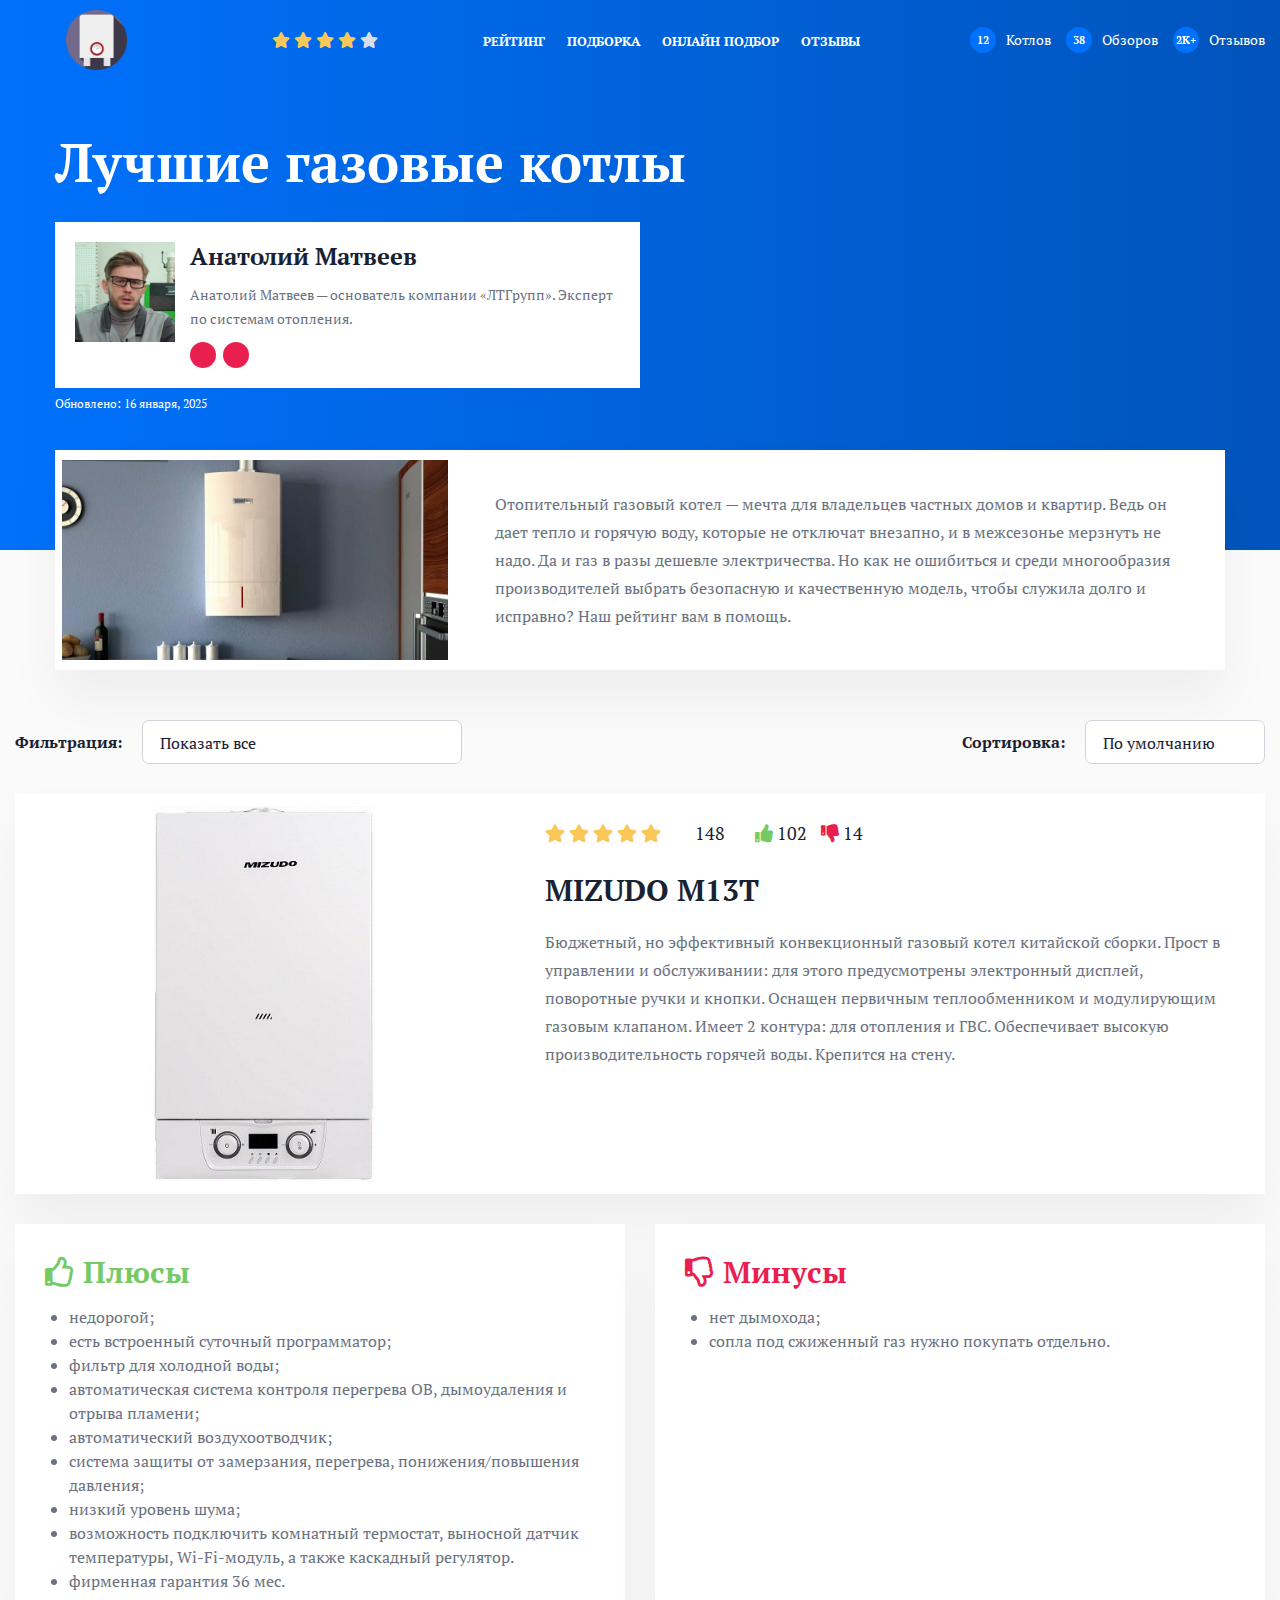
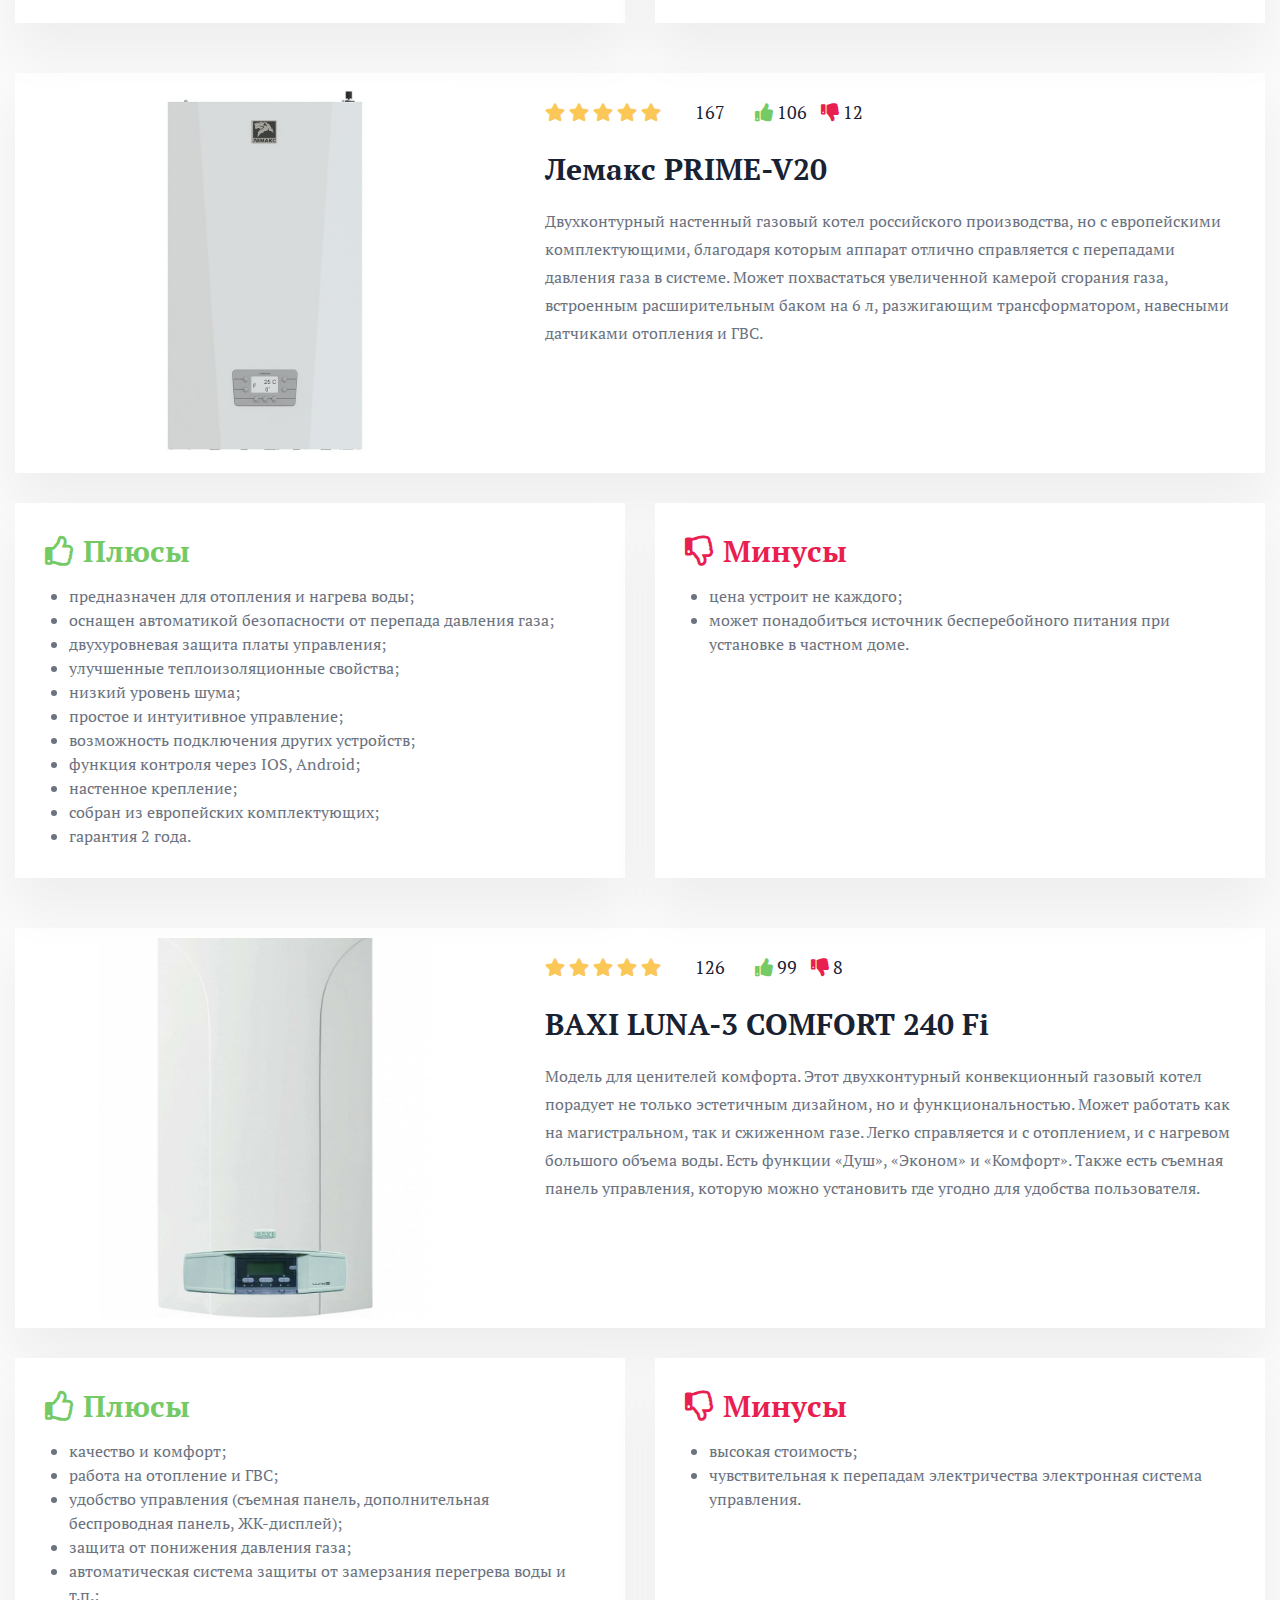
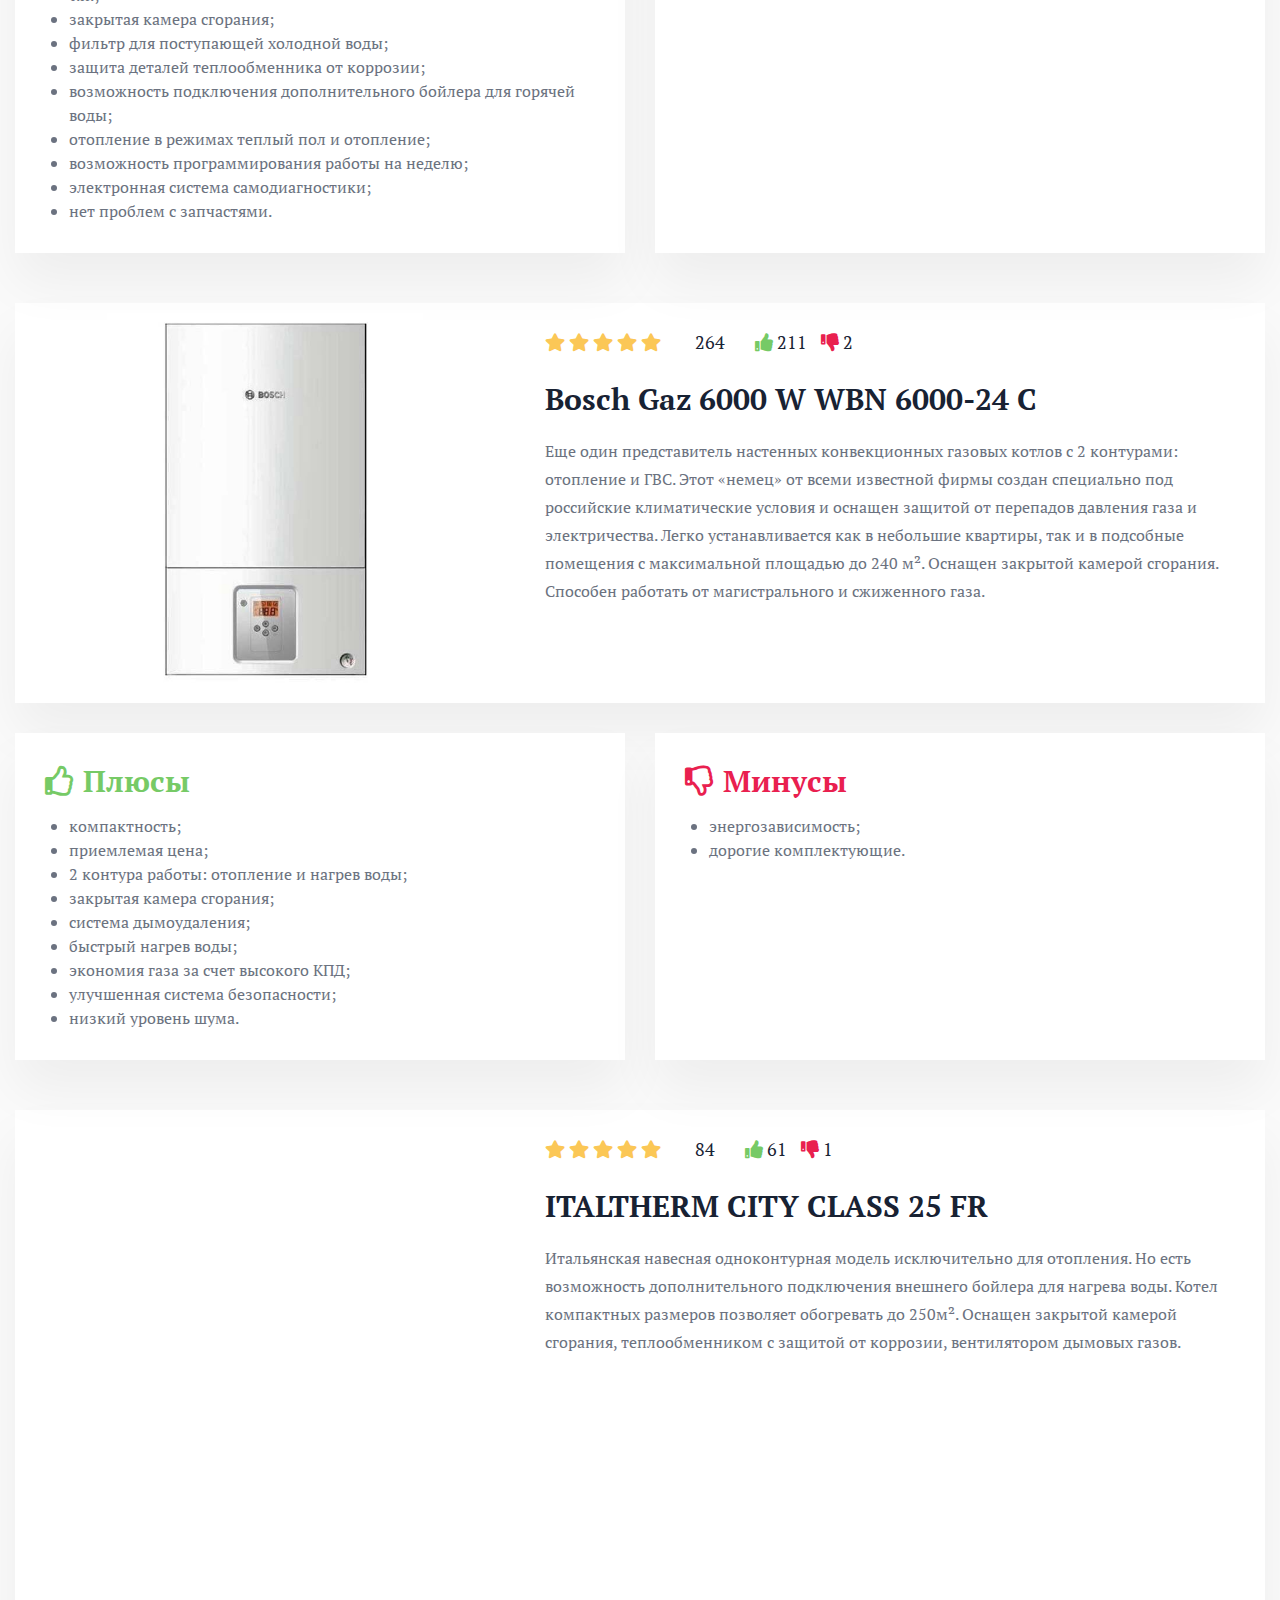
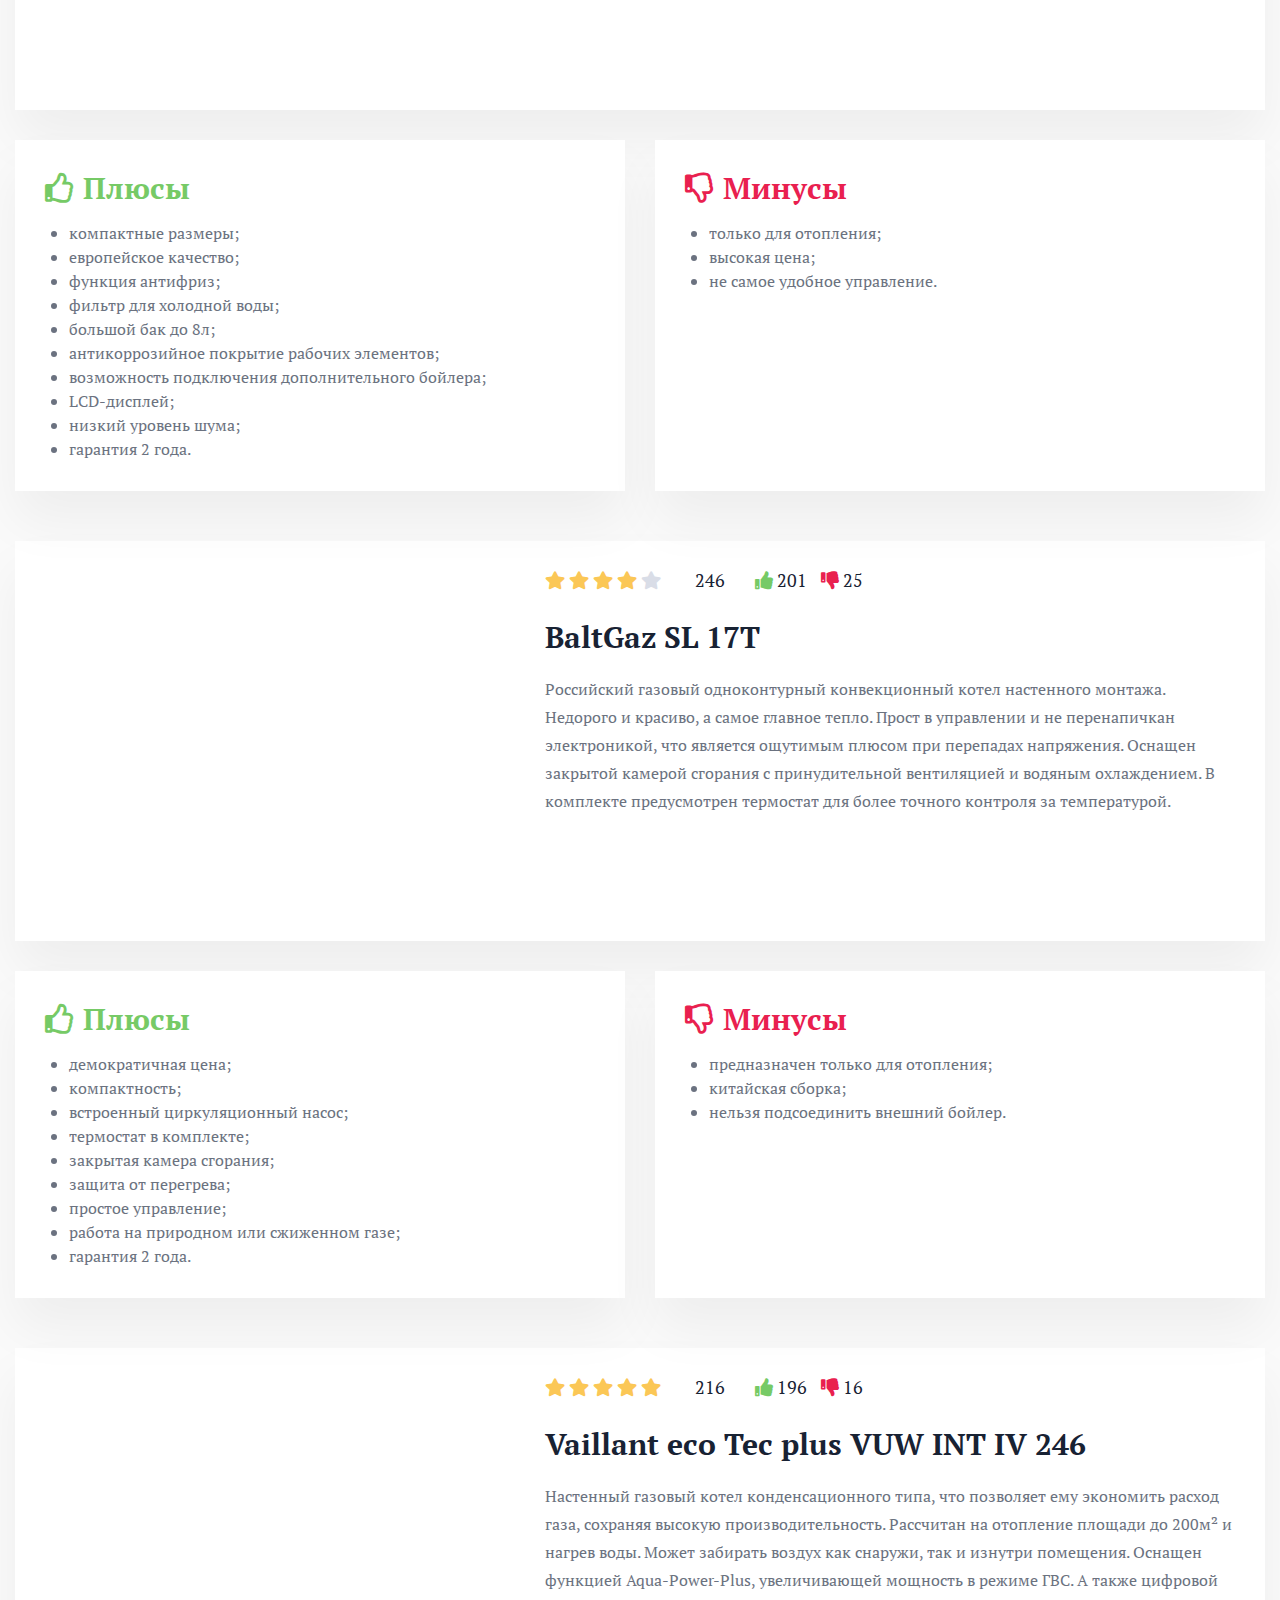
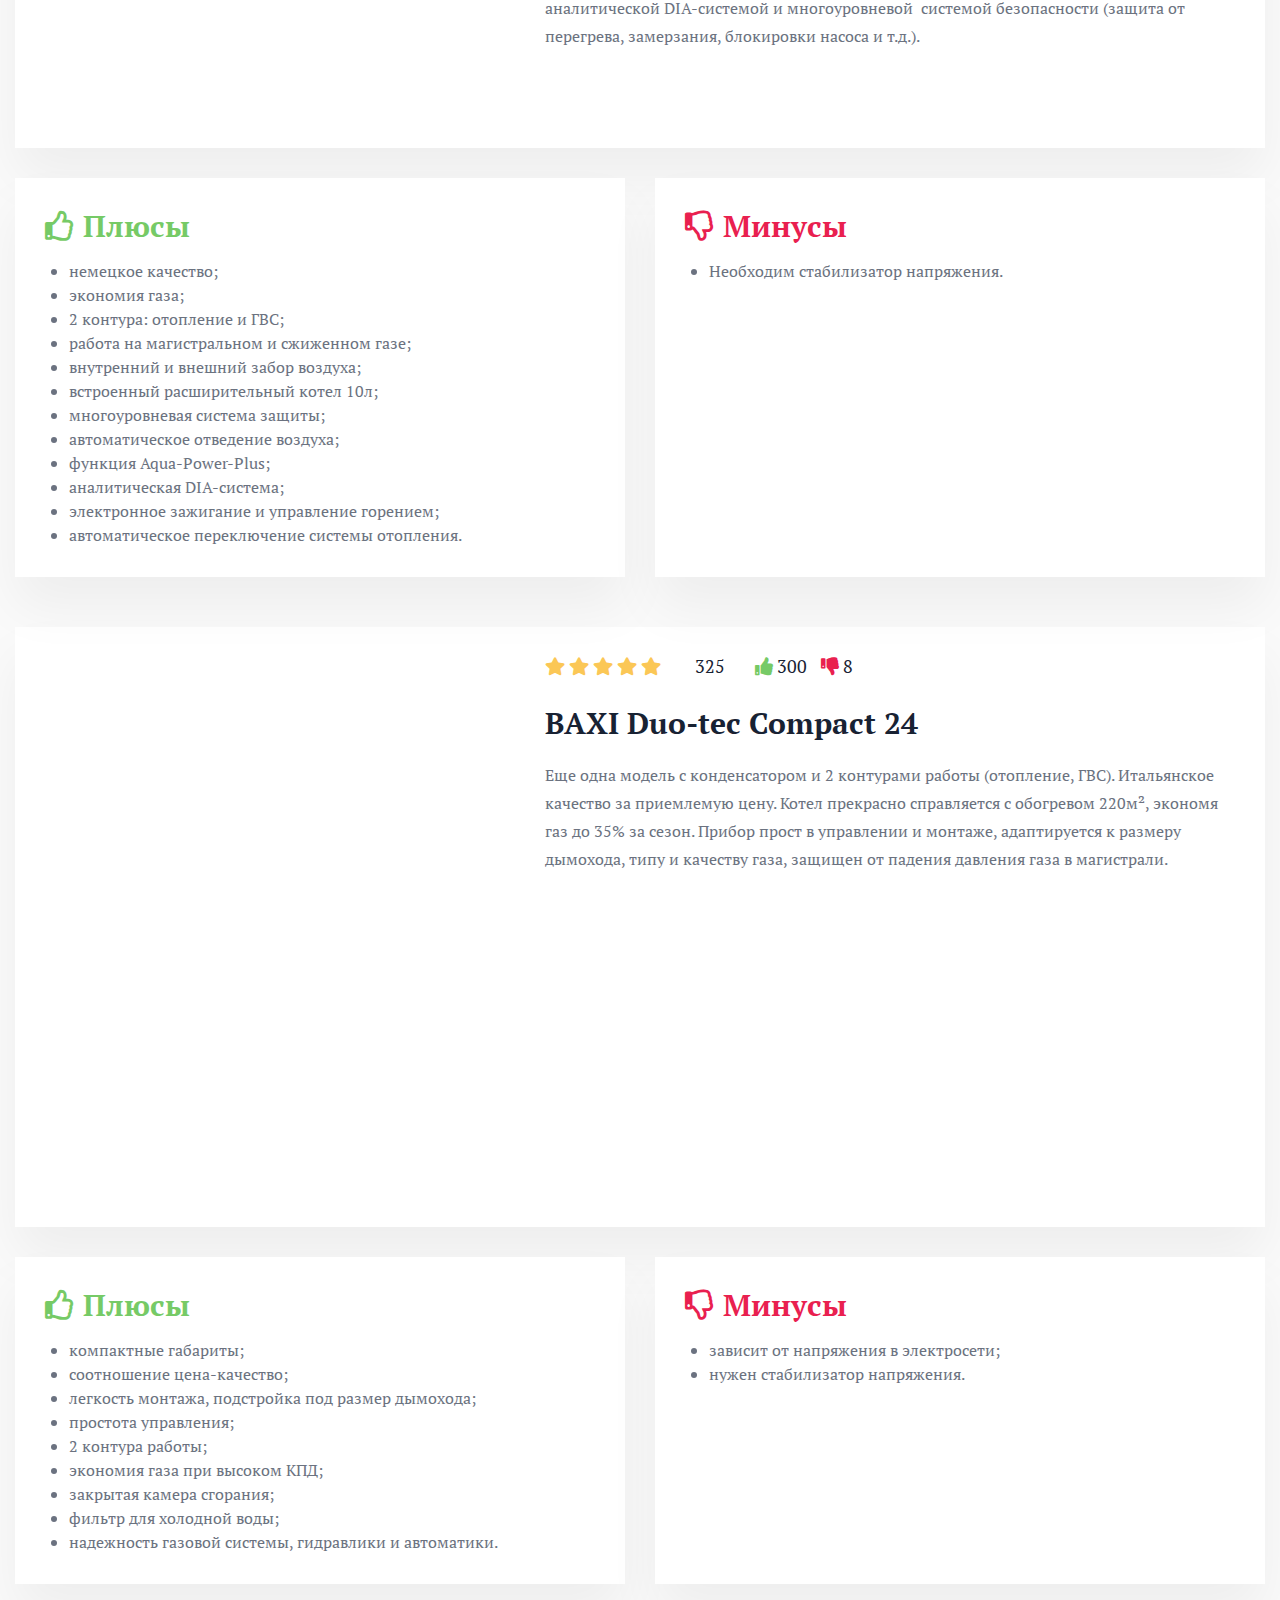
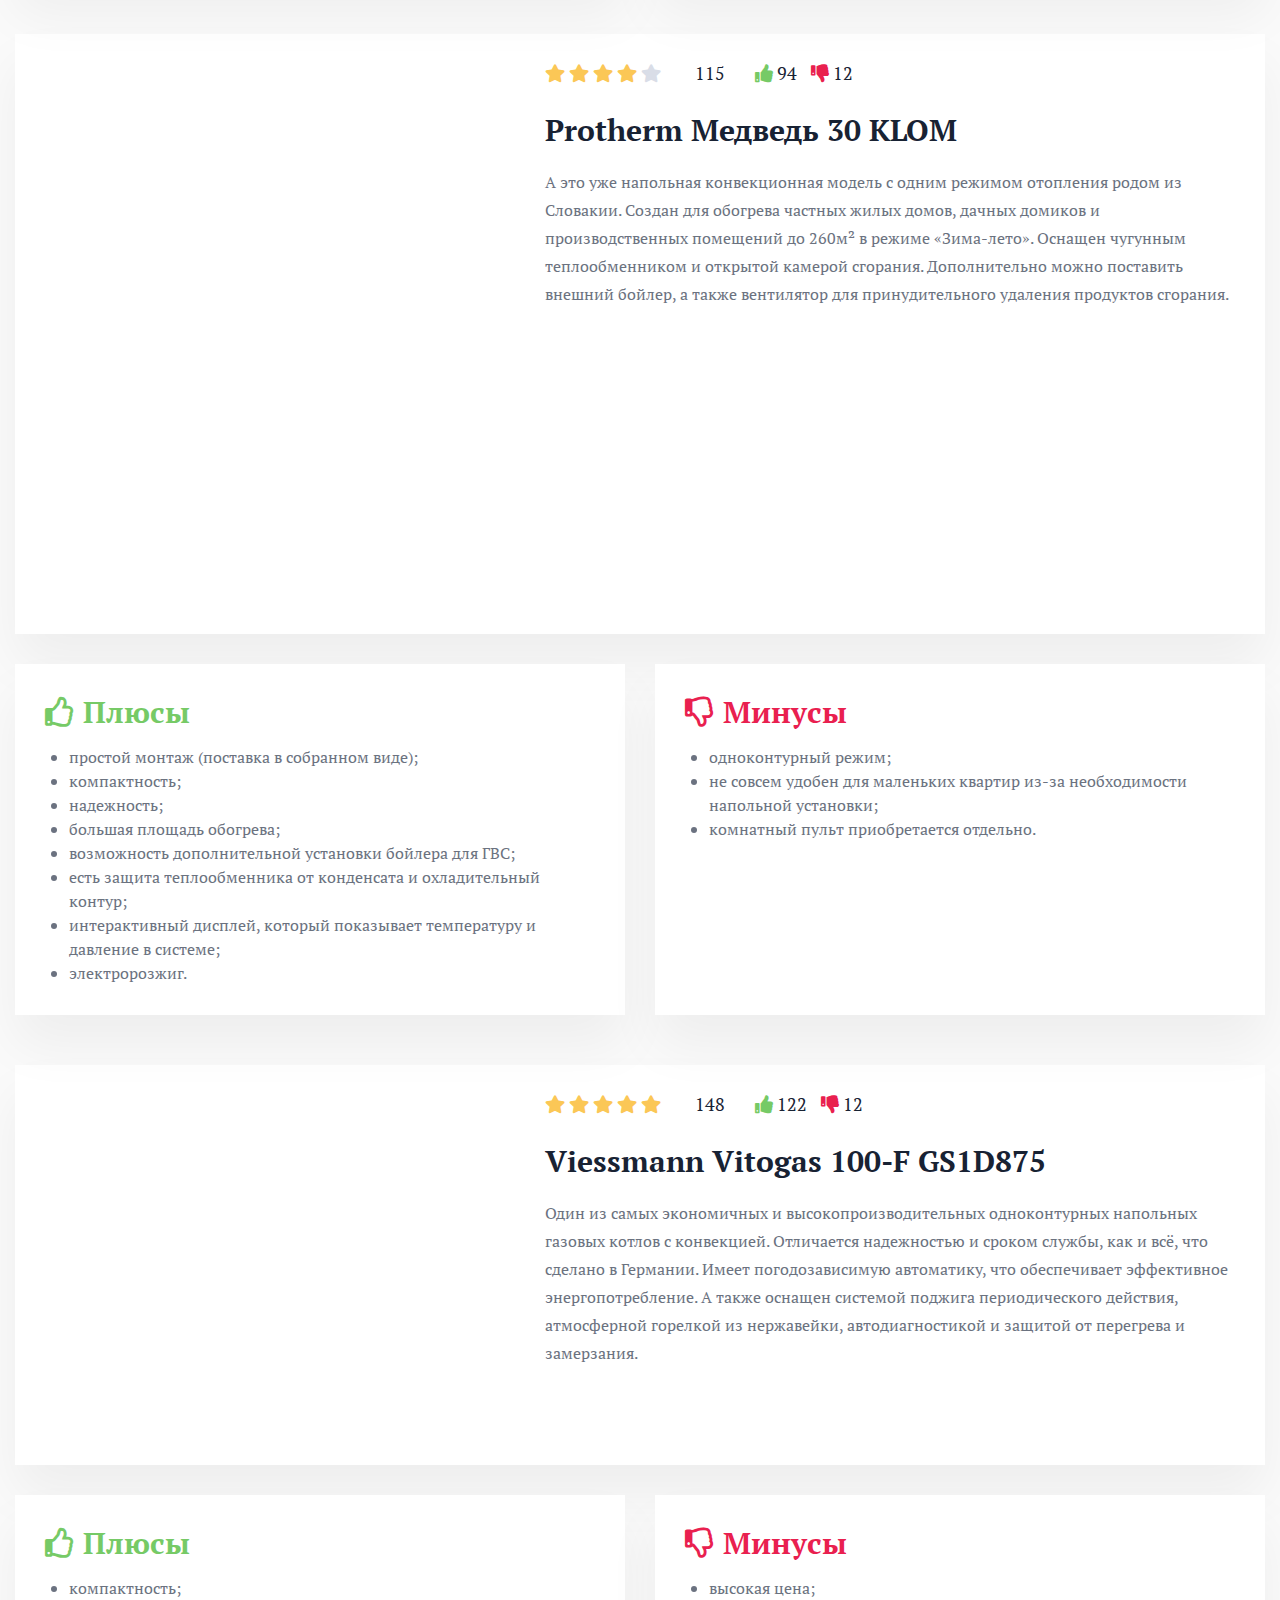
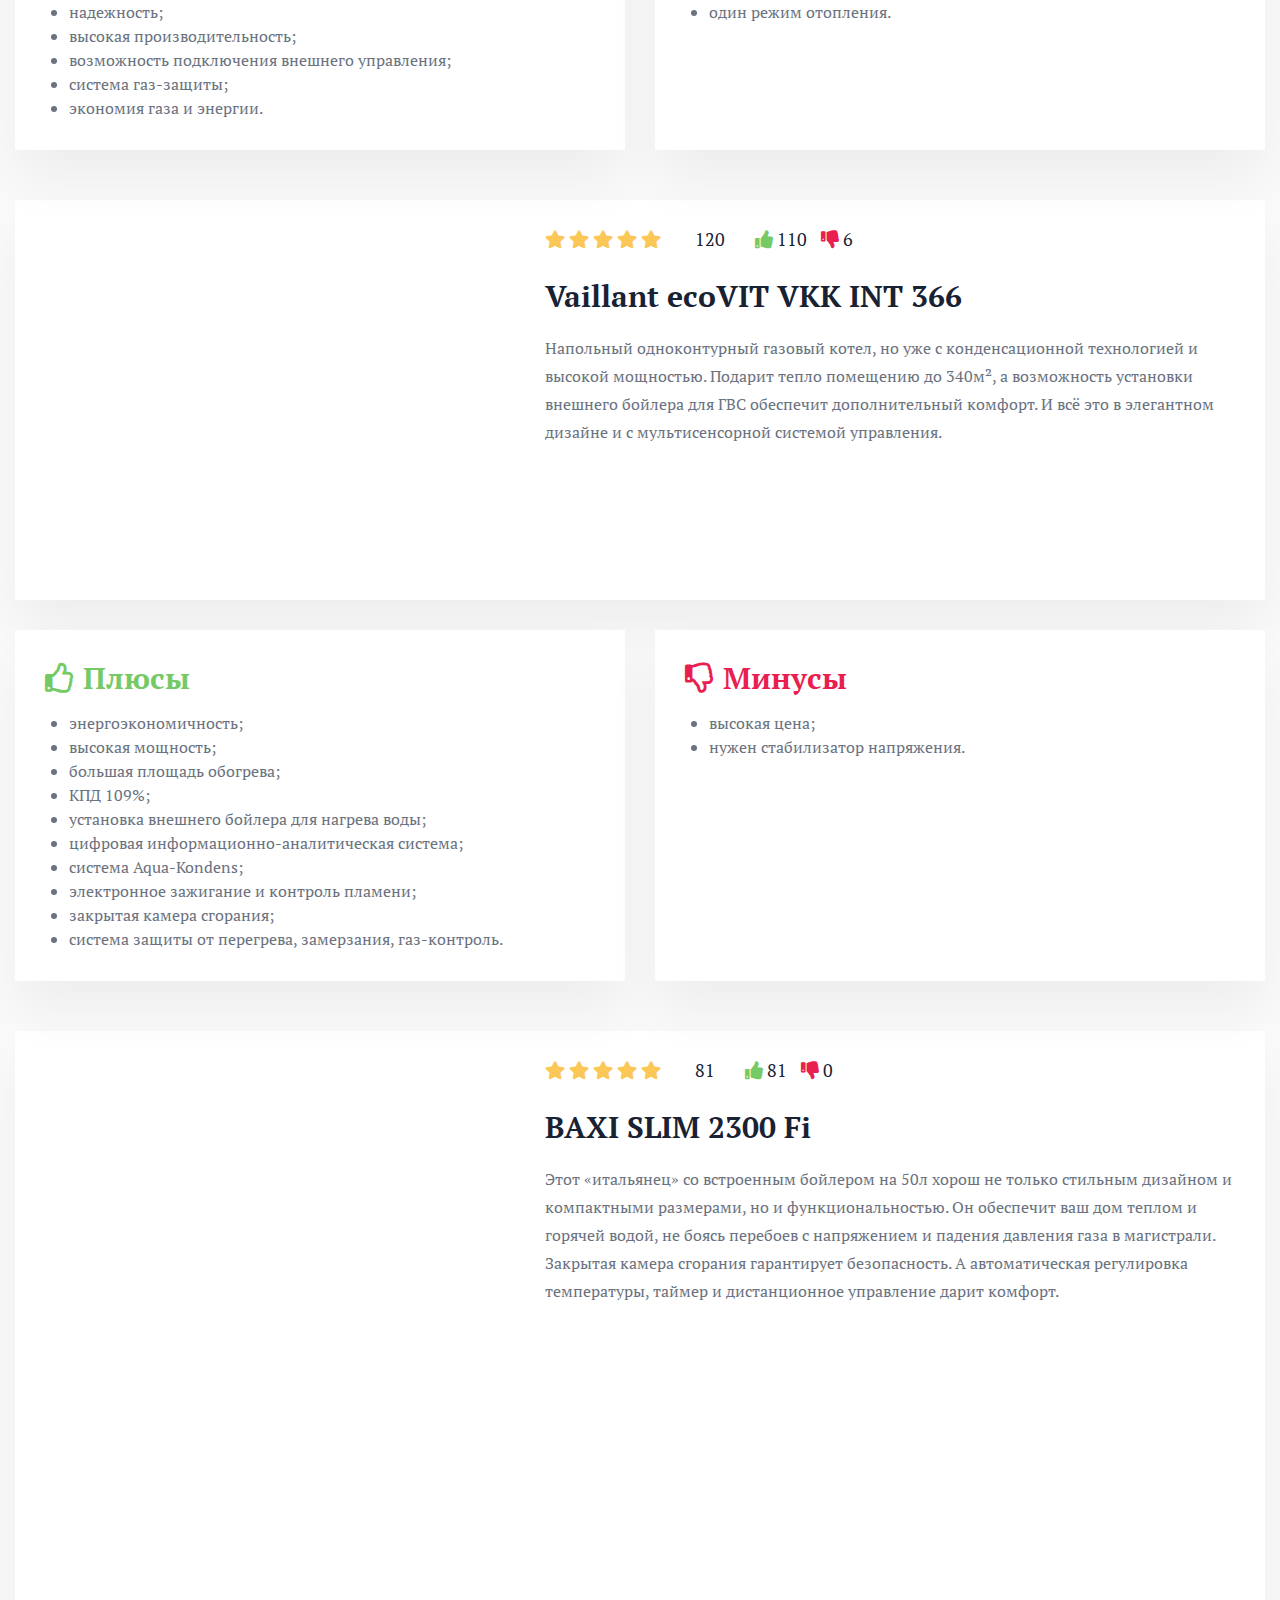
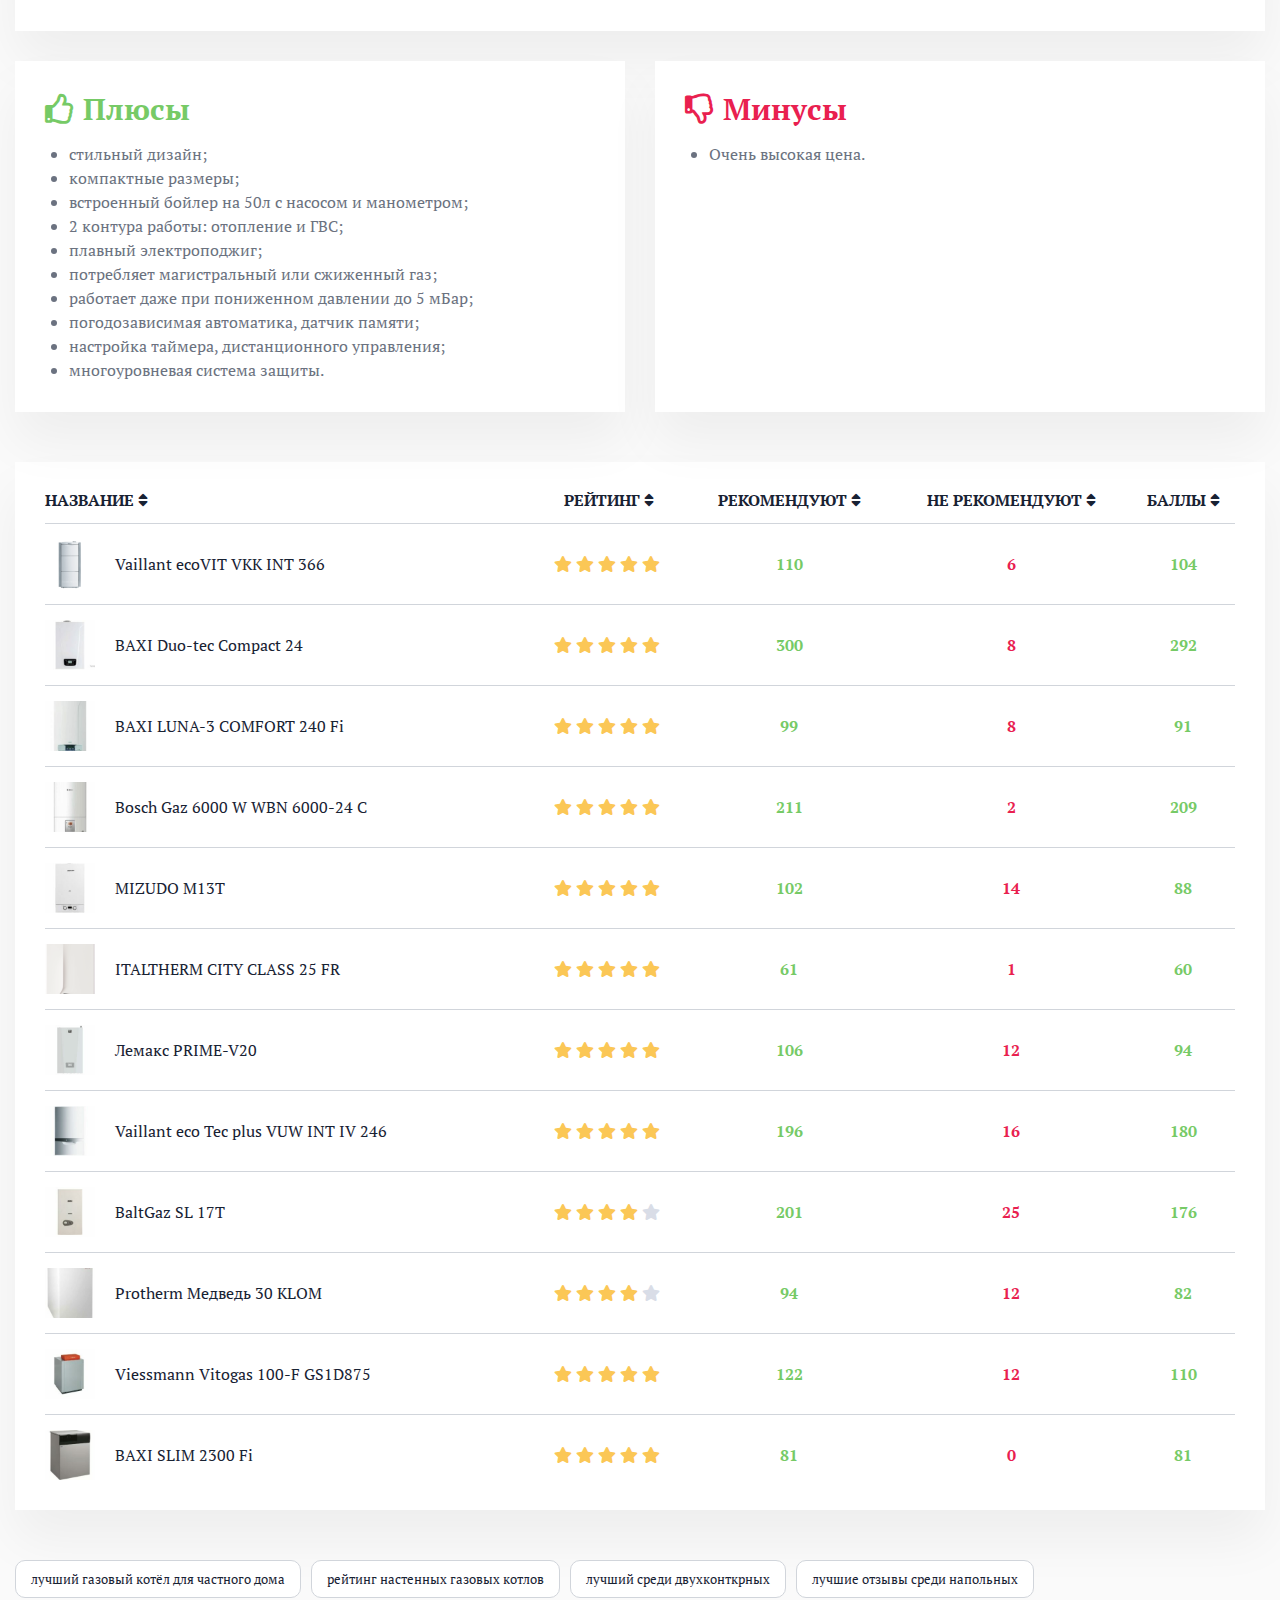
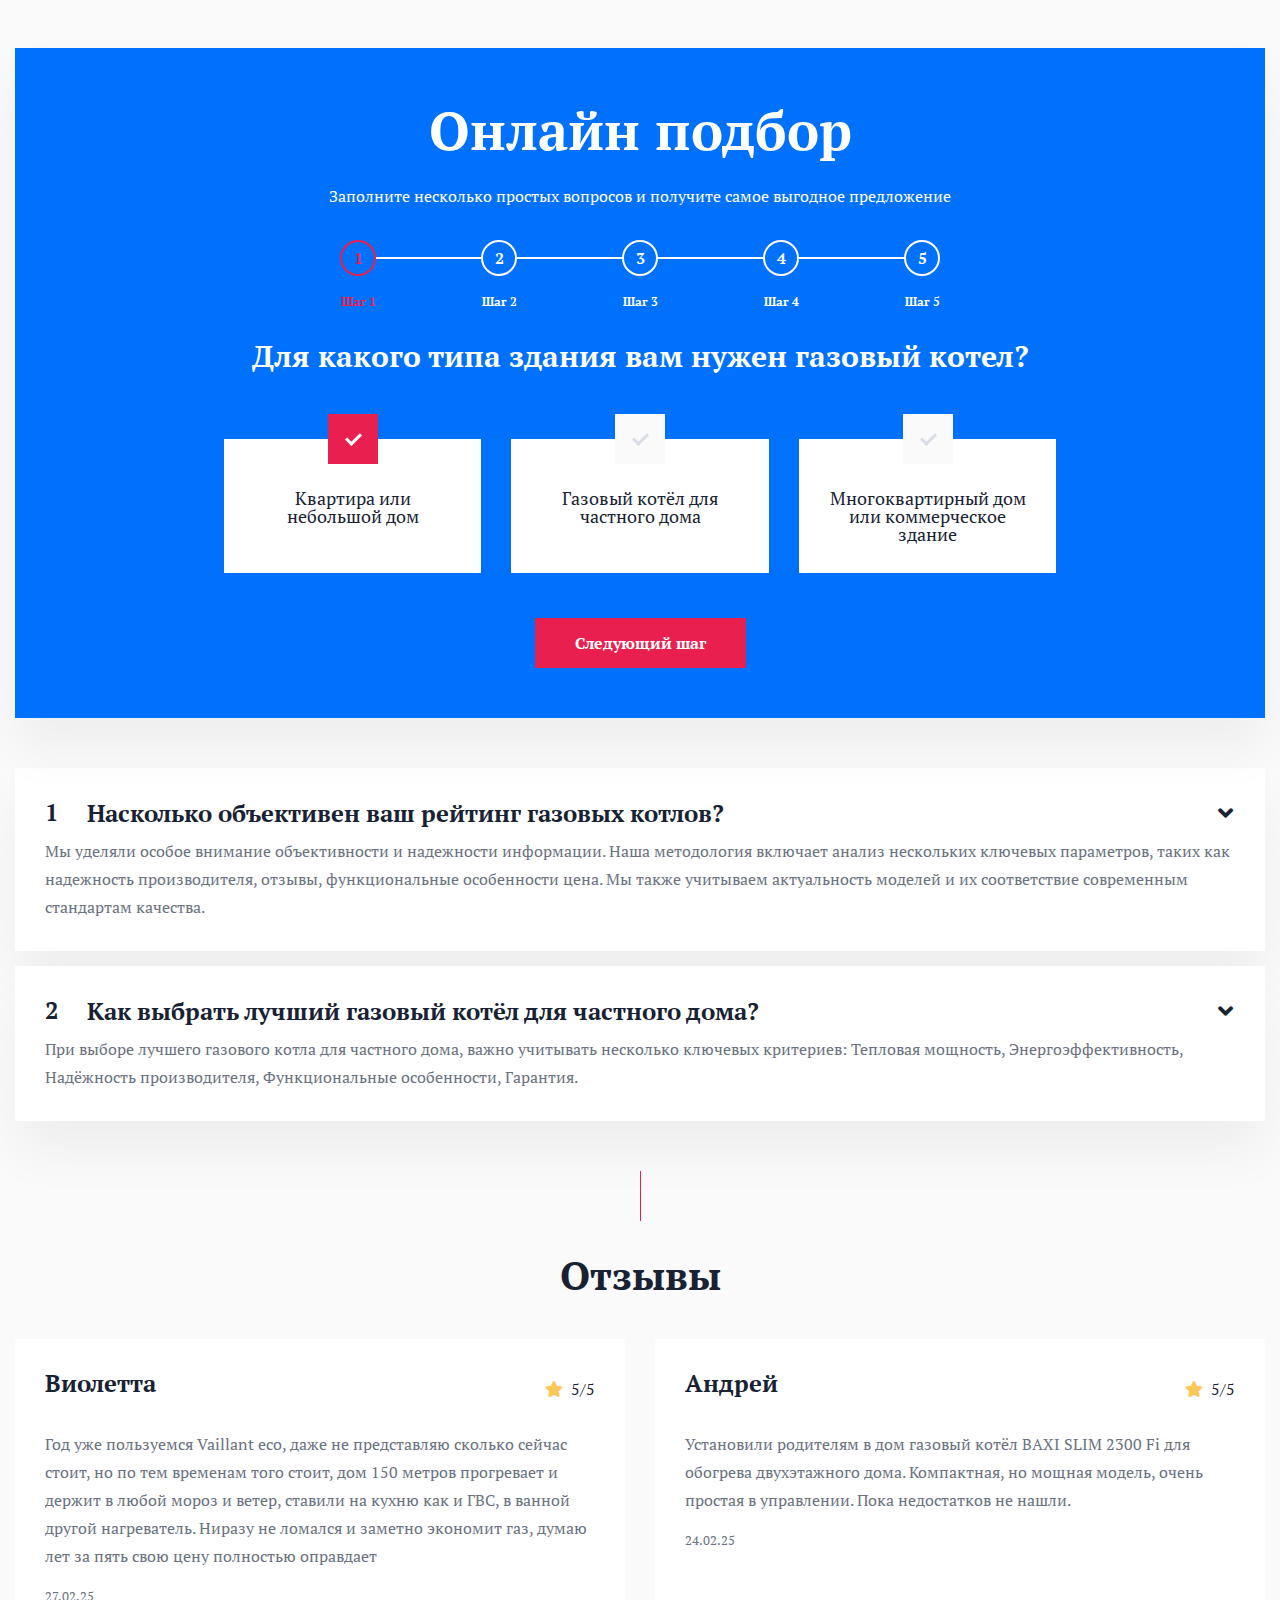
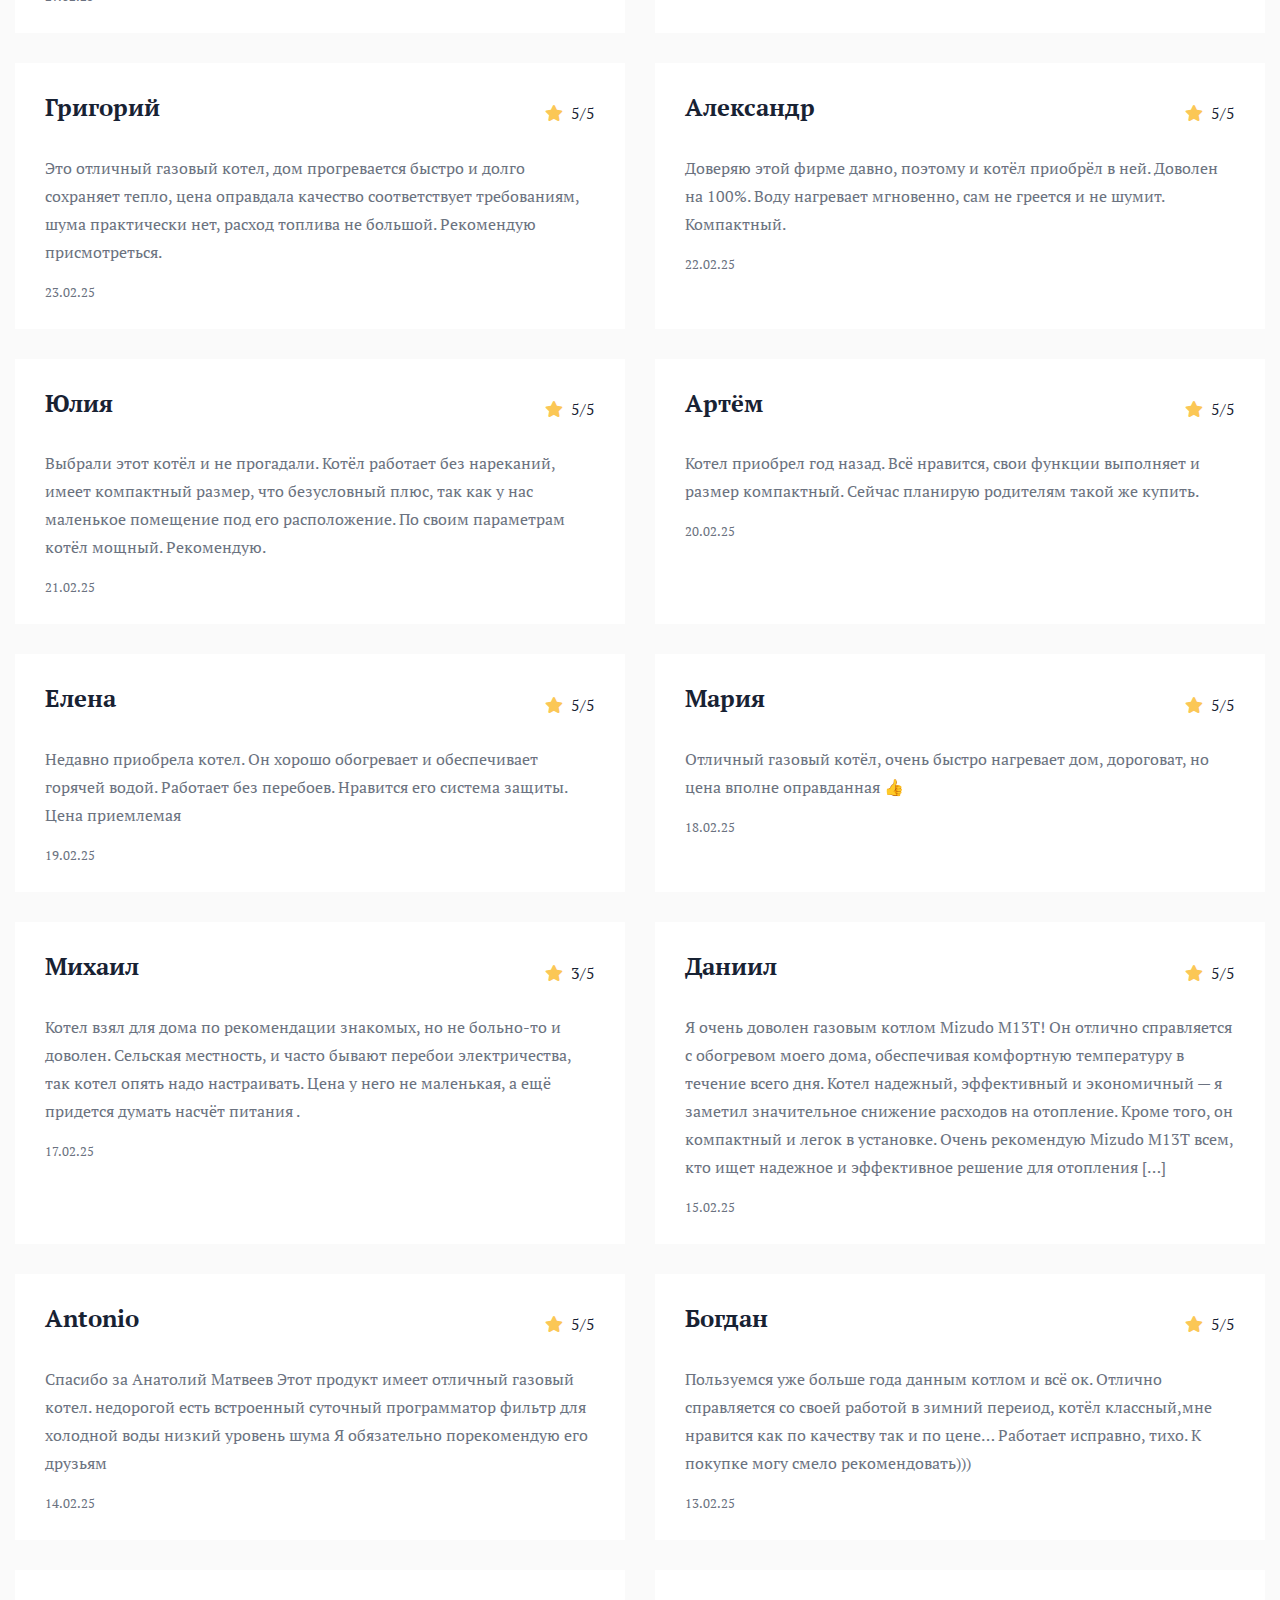
==== commit 3ed5e97e: "Update index.htm" ====
--- a/index.htm
+++ b/index.htm
@@ -197,7 +197,7 @@
           </div>
         </div>
         <div class="upd">
-          Обновлено: 16 сентября, 2024
+          Обновлено: 16 января, 2025
         </div>
       </div>
     </div>
@@ -1513,7 +1513,7 @@
                 <p>Год уже пользуемся Vaillant eco, даже не представляю сколько сейчас стоит, но по тем временам того стоит, дом 150 метров прогревает и держит в любой мороз и ветер, ставили на кухню как и ГВС, в ванной другой нагреватель. Ниразу не ломался и заметно экономит газ, думаю лет за пять свою цену полностью оправдает</p>
               </div>
               <div class="date">
-                27.02.24
+                27.02.25
               </div>
             </div>
             <div class="item box_bg">
@@ -1533,7 +1533,7 @@
                 <p>Установили родителям в дом газовый котёл BAXI SLIM 2300 Fi для обогрева двухэтажного дома. Компактная, но мощная модель, очень простая в управлении. Пока недостатков не нашли.</p>
               </div>
               <div class="date">
-                24.02.24
+                24.02.25
               </div>
             </div>
             <div class="item box_bg">
@@ -1553,7 +1553,7 @@
                 <p>Это отличный газовый котел, дом прогревается быстро и долго сохраняет тепло, цена оправдала качество соответствует требованиям, шума практически нет, расход топлива не большой. Рекомендую присмотреться.</p>
               </div>
               <div class="date">
-                23.02.24
+                23.02.25
               </div>
             </div>
             <div class="item box_bg">
@@ -1573,7 +1573,7 @@
                 <p>Доверяю этой фирме давно, поэтому и котёл приобрёл в ней. Доволен на 100%. Воду нагревает мгновенно, сам не греется и не шумит. Компактный.</p>
               </div>
               <div class="date">
-                22.02.24
+                22.02.25
               </div>
             </div>
             <div class="item box_bg">
@@ -1593,7 +1593,7 @@
                 <p>Выбрали этот котёл и не прогадали. Котёл работает без нареканий, имеет компактный размер, что безусловный плюс, так как у нас маленькое помещение под его расположение. По своим параметрам котёл мощный. Рекомендую.</p>
               </div>
               <div class="date">
-                21.02.24
+                21.02.25
               </div>
             </div>
             <div class="item box_bg">
@@ -1613,7 +1613,7 @@
                 <p>Котел приобрел год назад. Всё нравится, свои функции выполняет и размер компактный. Сейчас планирую родителям такой же купить.</p>
               </div>
               <div class="date">
-                20.02.24
+                20.02.25
               </div>
             </div>
             <div class="item box_bg">
@@ -1633,7 +1633,7 @@
                 <p>Недавно приобрела котел. Он хорошо обогревает и обеспечивает горячей водой. Работает без перебоев. Нравится его система защиты. Цена приемлемая</p>
               </div>
               <div class="date">
-                19.02.24
+                19.02.25
               </div>
             </div>
             <div class="item box_bg">
@@ -1653,7 +1653,7 @@
                 <p>Отличный газовый котёл, очень быстро нагревает дом, дороговат, но цена вполне оправданная 👍</p>
               </div>
               <div class="date">
-                18.02.24
+                18.02.25
               </div>
             </div>
             <div class="item box_bg">
@@ -1673,7 +1673,7 @@
                 <p>Котел взял для дома по рекомендации знакомых, но не больно-то и доволен. Сельская местность, и часто бывают перебои электричества, так котел опять надо настраивать. Цена у него не маленькая, а ещё придется думать насчёт питания .</p>
               </div>
               <div class="date">
-                17.02.24
+                17.02.25
               </div>
             </div>
             <div class="item box_bg">
@@ -1693,7 +1693,7 @@
                 <p>Я очень доволен газовым котлом Mizudo M13T! Он отлично справляется с обогревом моего дома, обеспечивая комфортную температуру в течение всего дня. Котел надежный, эффективный и экономичный &#8212; я заметил значительное снижение расходов на отопление. Кроме того, он компактный и легок в установке. Очень рекомендую Mizudo M13T всем, кто ищет надежное и эффективное решение для отопления [&hellip;]</p>
               </div>
               <div class="date">
-                15.02.24
+                15.02.25
               </div>
             </div>
             <div class="item box_bg">
@@ -1713,7 +1713,7 @@
                 <p>Спасибо за Анатолий Матвеев Этот продукт имеет отличный газовый котел. недорогой есть встроенный суточный программатор фильтр для холодной воды низкий уровень шума Я обязательно порекомендую его друзьям</p>
               </div>
               <div class="date">
-                14.02.24
+                14.02.25
               </div>
             </div>
             <div class="item box_bg">
@@ -1733,7 +1733,7 @@
                 <p>Пользуемся уже больше года данным котлом и всё ок. Отлично справляется со своей работой в зимний переиод, котёл классный,мне нравится как по качеству так и по цене&#8230; Работает исправно, тихо. К покупке могу смело рекомендовать)))</p>
               </div>
               <div class="date">
-                13.02.24
+                13.02.25
               </div>
             </div>
             <div class="item box_bg">
@@ -1753,7 +1753,7 @@
                 <p>Котел отличный, работает хорошо, нагрев быстрый, но дорого стоит. Но цена оправдывает высокое качество и функциональность.</p>
               </div>
               <div class="date">
-                28.01.24
+                28.01.25
               </div>
             </div>
             <div class="item box_bg">
@@ -1773,7 +1773,7 @@
                 <p>Решили заменить газовый котёл, так старый уже очень пришел в негодность.Рассматриваем этот вариант , все параметры устраивают , качество надёжное , по цене немного не устроило .</p>
               </div>
               <div class="date">
-                25.01.24
+                25.01.25
               </div>
             </div>
             <div class="item box_bg">
@@ -1793,7 +1793,7 @@
                 <p>Котел пока непонятен. Но привлекла доступная цена и отзывы хорошие. А также мне понравилась его компактность и красивый внешний вид.</p>
               </div>
               <div class="date">
-                19.01.24
+                19.01.25
               </div>
             </div>
             <div class="item box_bg">
@@ -1813,7 +1813,7 @@
                 <p>Два года пользуюмся данным котлом и очень довольны тем что он отлично поддерживает температуру отопления а доме в зимний период. Всем рекомендую для покупки данный котел.</p>
               </div>
               <div class="date">
-                17.01.24
+                17.01.25
               </div>
             </div>
             <div class="item box_bg" style="display: none">
@@ -1833,7 +1833,7 @@
                 <p>Пользуемся, очень довольны. Тихий, нагревает быстро, работает как на горячую воду, так и на отопление. И цена порадовала очень по сравнению с аналогами.</p>
               </div>
               <div class="date">
-                13.01.24
+                13.01.25
               </div>
             </div>
             <div class="item box_bg" style="display: none">
@@ -1853,7 +1853,7 @@
                 <p>Приобрели для своей дачи этот котел. Котел пока непонятен, но цена привлекала и отзывы хорошие. Но зато точно уже поняли, что он не шумный. Рекомендую!</p>
               </div>
               <div class="date">
-                12.01.24
+                12.01.25
               </div>
             </div>
             <div class="item box_bg" style="display: none">
@@ -1873,7 +1873,7 @@
                 <p>Мы долго думали и остановились на немецком котле Viessmann. Простой, надёжный, на наши нужды его хватает с лихвой. Уже год отработал, нареканий нет.</p>
               </div>
               <div class="date">
-                08.01.24
+                08.01.25
               </div>
             </div>
             <div class="item box_bg" style="display: none">
@@ -1893,7 +1893,7 @@
                 <p>Заказали этот котёл для загородного дома. Все понравилось, дом отваливается хорошо, в комнатах тепло и комфортно, несмотря на морозы за окном.</p>
               </div>
               <div class="date">
-                08.01.24
+                08.01.25
               </div>
             </div>
             <div class="item box_bg" style="display: none">
@@ -1913,7 +1913,7 @@
                 <p>У нас почти вся техника Бош, она надёжная, поэтому и котел взяли Бош. Отличный, никаких нареканий. Дорогой, не всем по карману, но если есть возможность, лучше брать его.</p>
               </div>
               <div class="date">
-                04.01.24
+                04.01.25
               </div>
             </div>
             <div class="item box_bg" style="display: none">
@@ -1933,7 +1933,7 @@
                 <p>Поставили в квартире такой, часто отключают горячую воду. Котёл нравится, компактный размер. Из минусов, когда приезжают гости, может не хватить воды, т.к котёл на 6 литров. Но нам с ребенком хватает.</p>
               </div>
               <div class="date">
-                03.01.24
+                03.01.25
               </div>
             </div>
             <div class="item box_bg" style="display: none">
@@ -1953,7 +1953,7 @@
                 <p>Котёл невероятно нравится, служит очень долго. Для меня это было приятным сюрпризом, поскольку и цена довольно приемлемая. И огромный плюс &#8212; низкий уровень шума.</p>
               </div>
               <div class="date">
-                03.01.24
+                03.01.25
               </div>
             </div>
             <div class="item box_bg" style="display: none">
@@ -1973,7 +1973,7 @@
                 <p>Пожалуй, лучшее, из того, чем нам приходилось пользоваться. Работает как часы, все просто и понятно. Греет как нужно, сбоев за год ни разу не было.</p>
               </div>
               <div class="date">
-                02.01.24
+                02.01.25
               </div>
             </div>
             <div class="item box_bg" style="display: none">
@@ -2193,11 +2193,9 @@
   <script async data-noptimize="1" src='/wp-content/plugins/autoptimize/classes/external/js/lazysizes.min.js?ao_version=3.1.12'></script> 
   <script type='text/javascript' id='sf_scripts-js-extra'>
 
-  var sf = {"ajaxUrl":"https:\/\/gazovyy-kotyol.ru\/wp-admin\/admin-ajax.php"};
   </script> 
   <script type='text/javascript' id='custom-js-extra'>
 
-  var theme = {"ajaxUrl":"https:\/\/gazovyy-kotyol.ru\/wp-admin\/admin-ajax.php","mask":"+7 (999) 999-99-99","linkDelay":{"currentSite":"https:\/\/gazovyy-kotyol.ru","text":"\u041f\u0435\u0440\u0435\u0445\u043e\u0434 \u043f\u043e \u0432\u043d\u0435\u0448\u043d\u0435\u0439 \u0441\u0441\u044b\u043b\u043a\u0435 \u0447\u0435\u0440\u0435\u0437","btn":"\u041f\u0435\u0440\u0435\u0439\u0442\u0438 \u0441\u0435\u0439\u0447\u0430\u0441"},"voteNote":"\u0413\u043e\u043b\u043e\u0441\u043e\u0432\u0430\u0442\u044c \u043c\u043e\u0436\u043d\u043e \u0440\u0430\u0437 \u0432 \u043c\u0435\u0441\u044f\u0446!"};
   </script> 
   <script type="text/javascript">
 
